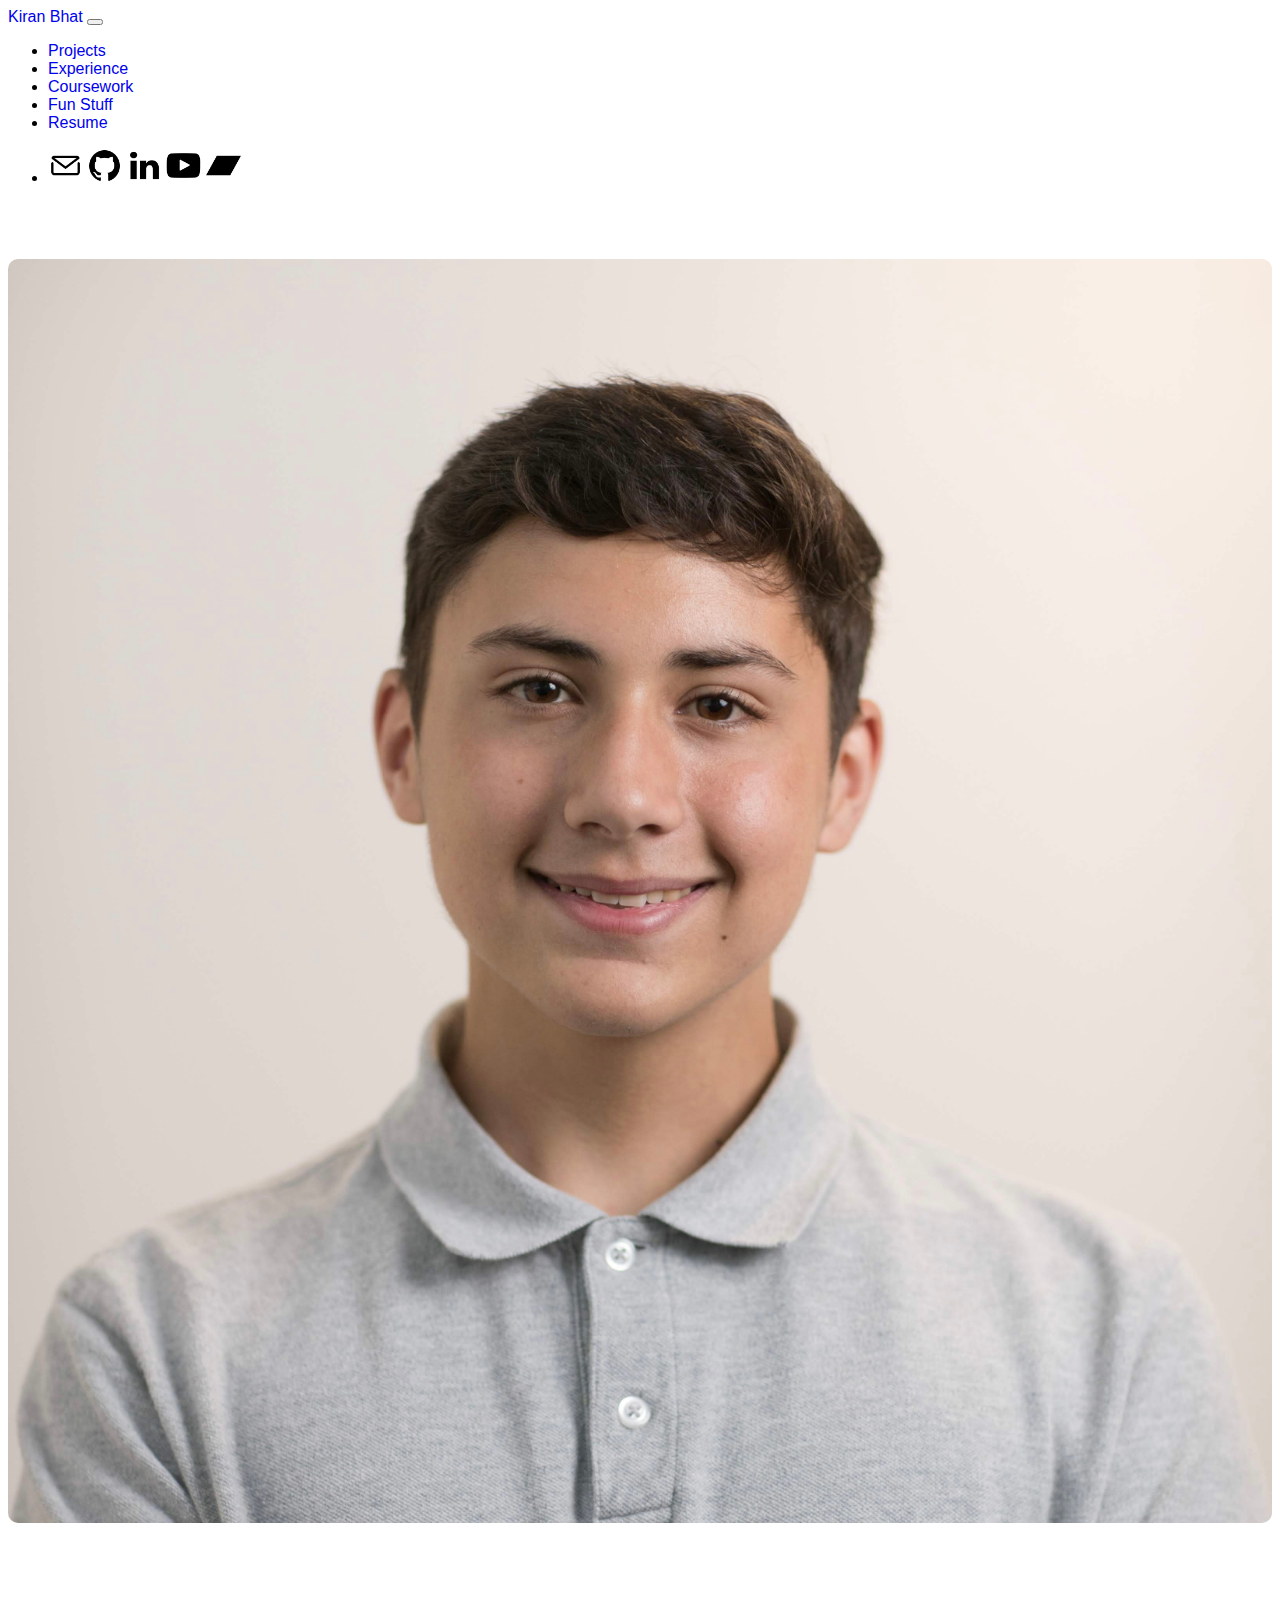
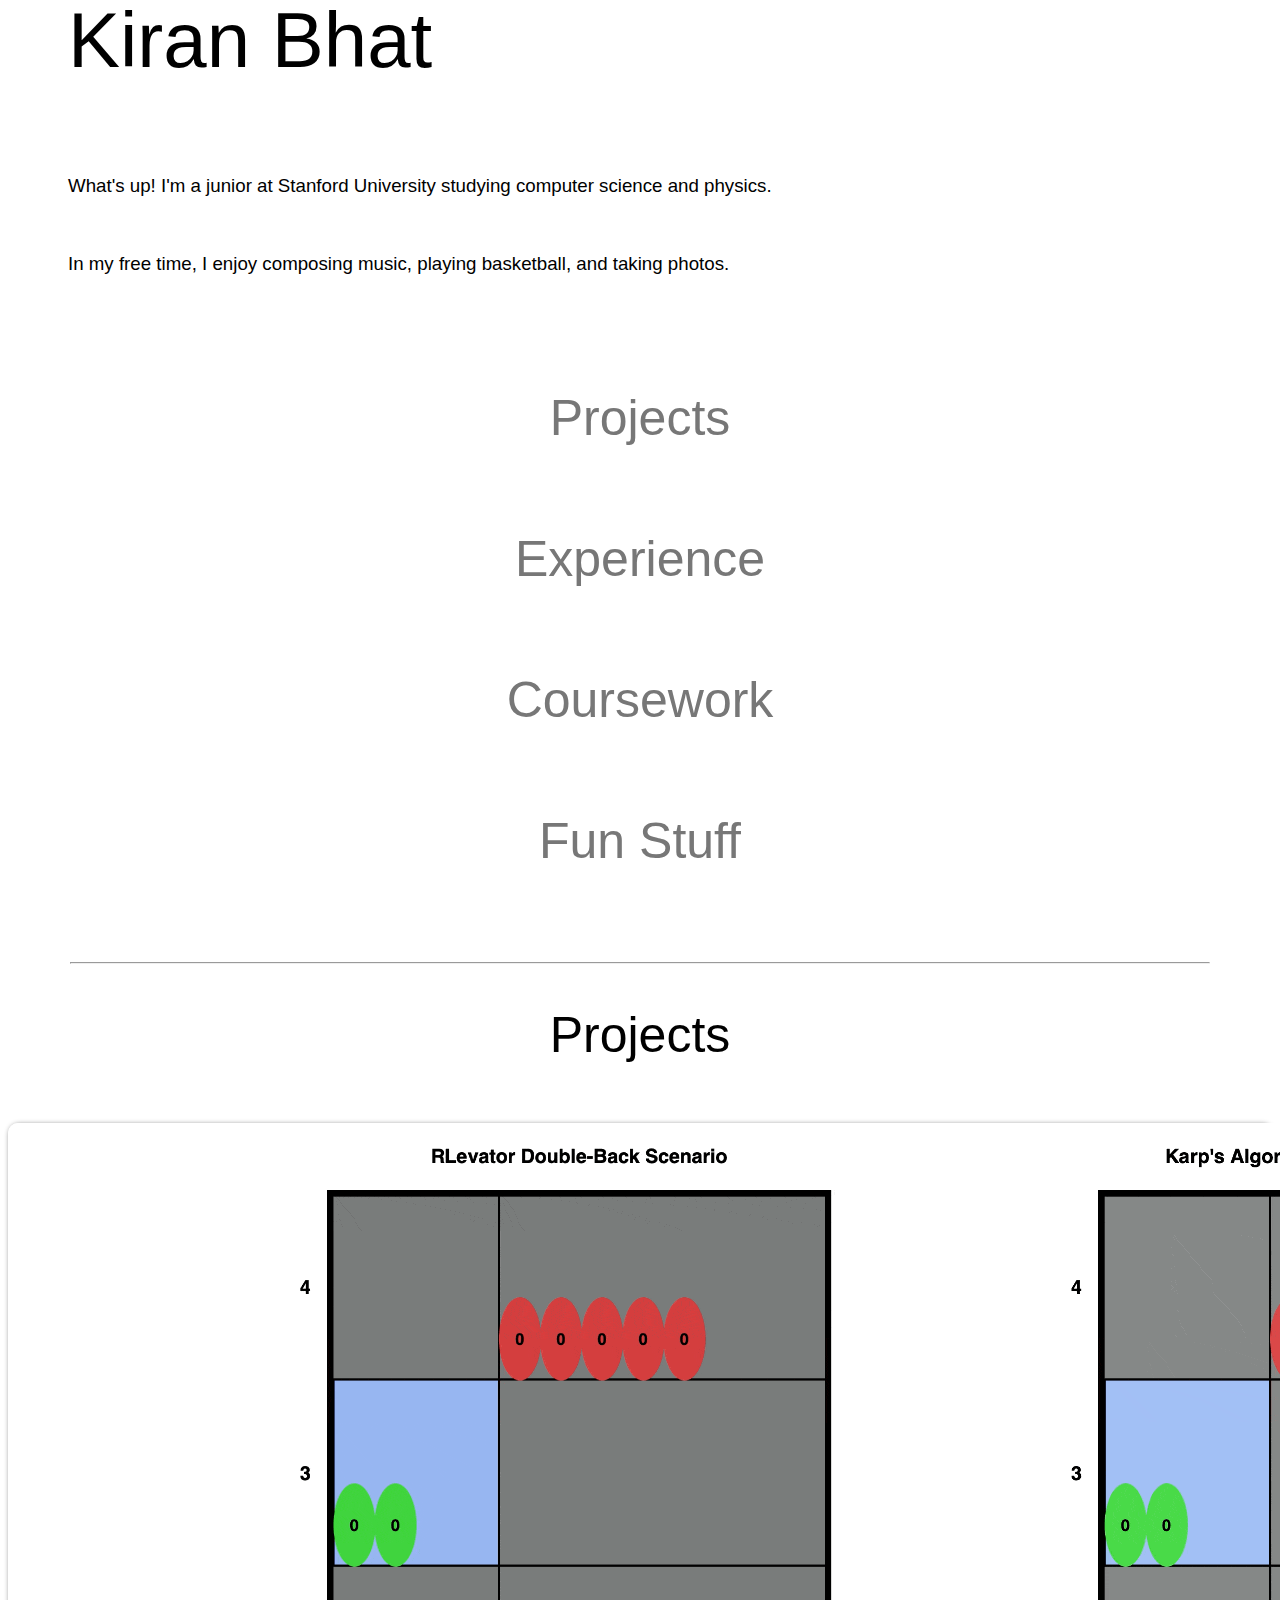
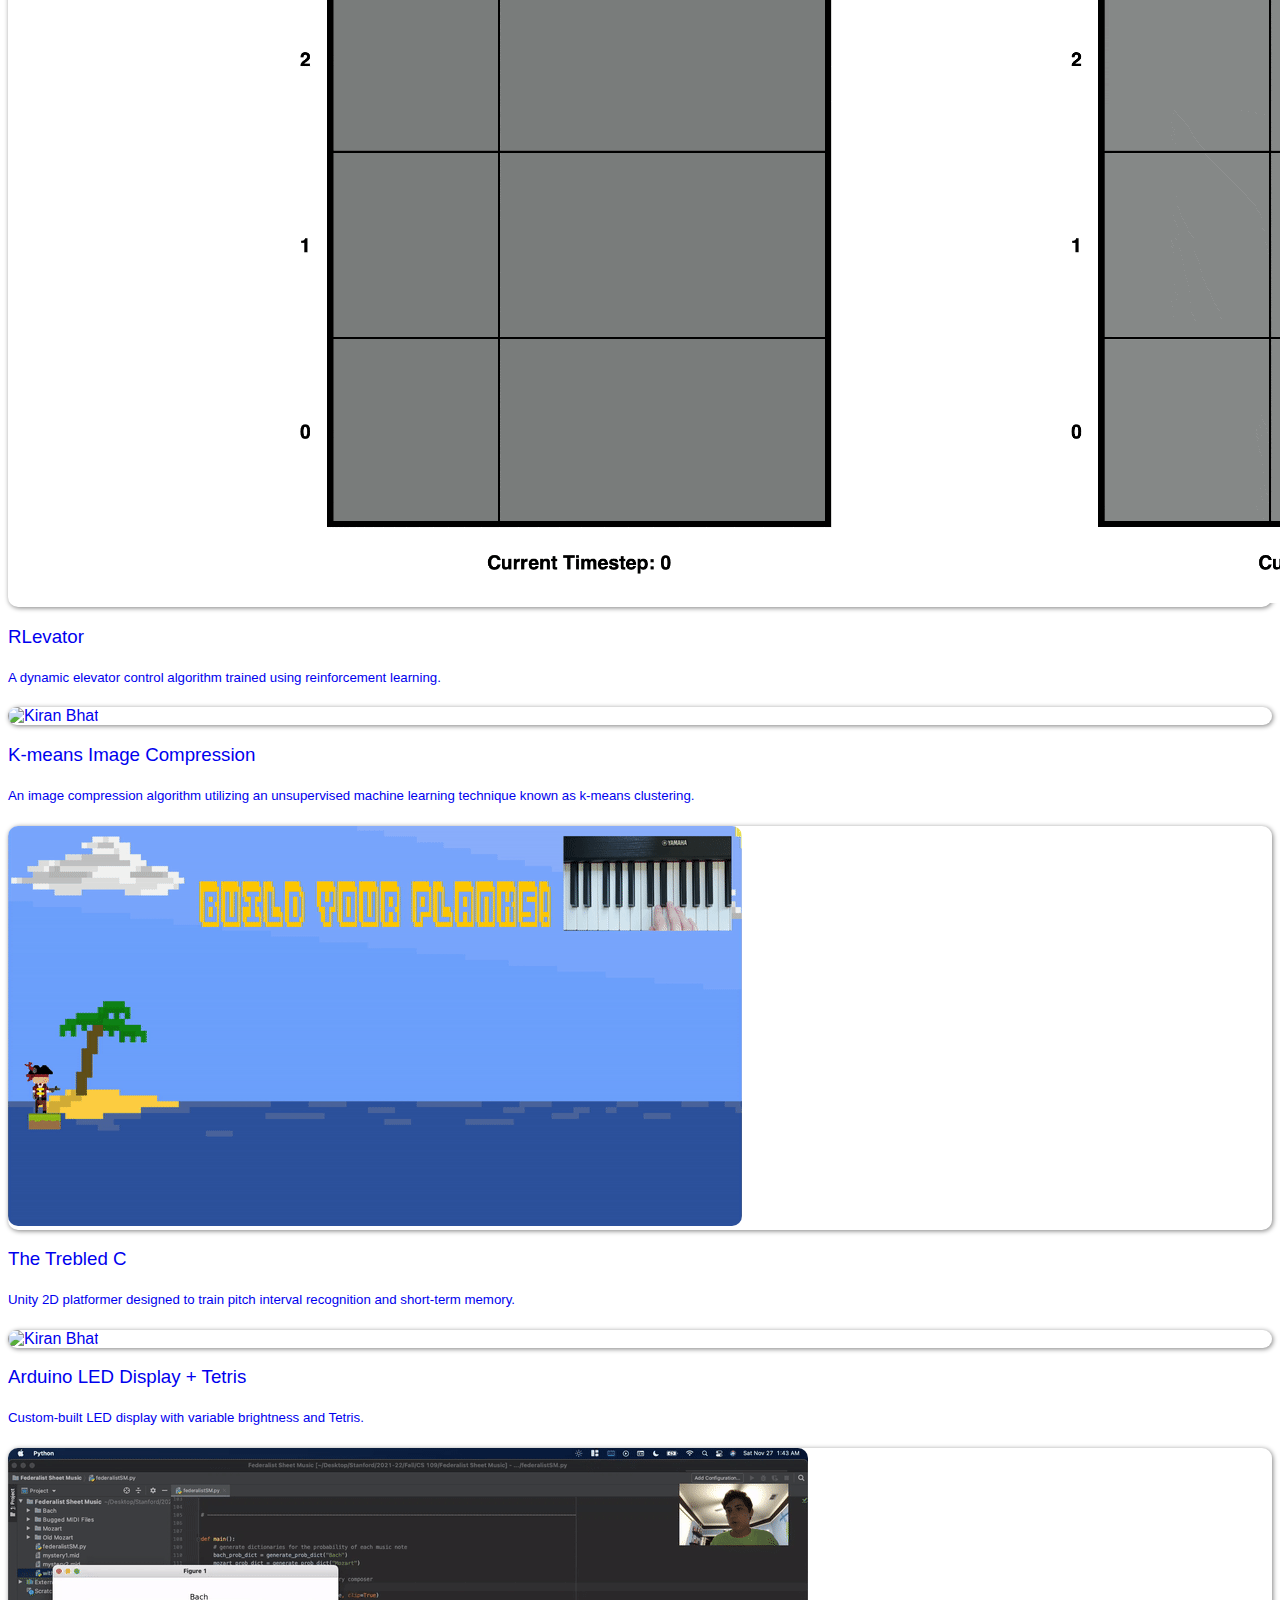
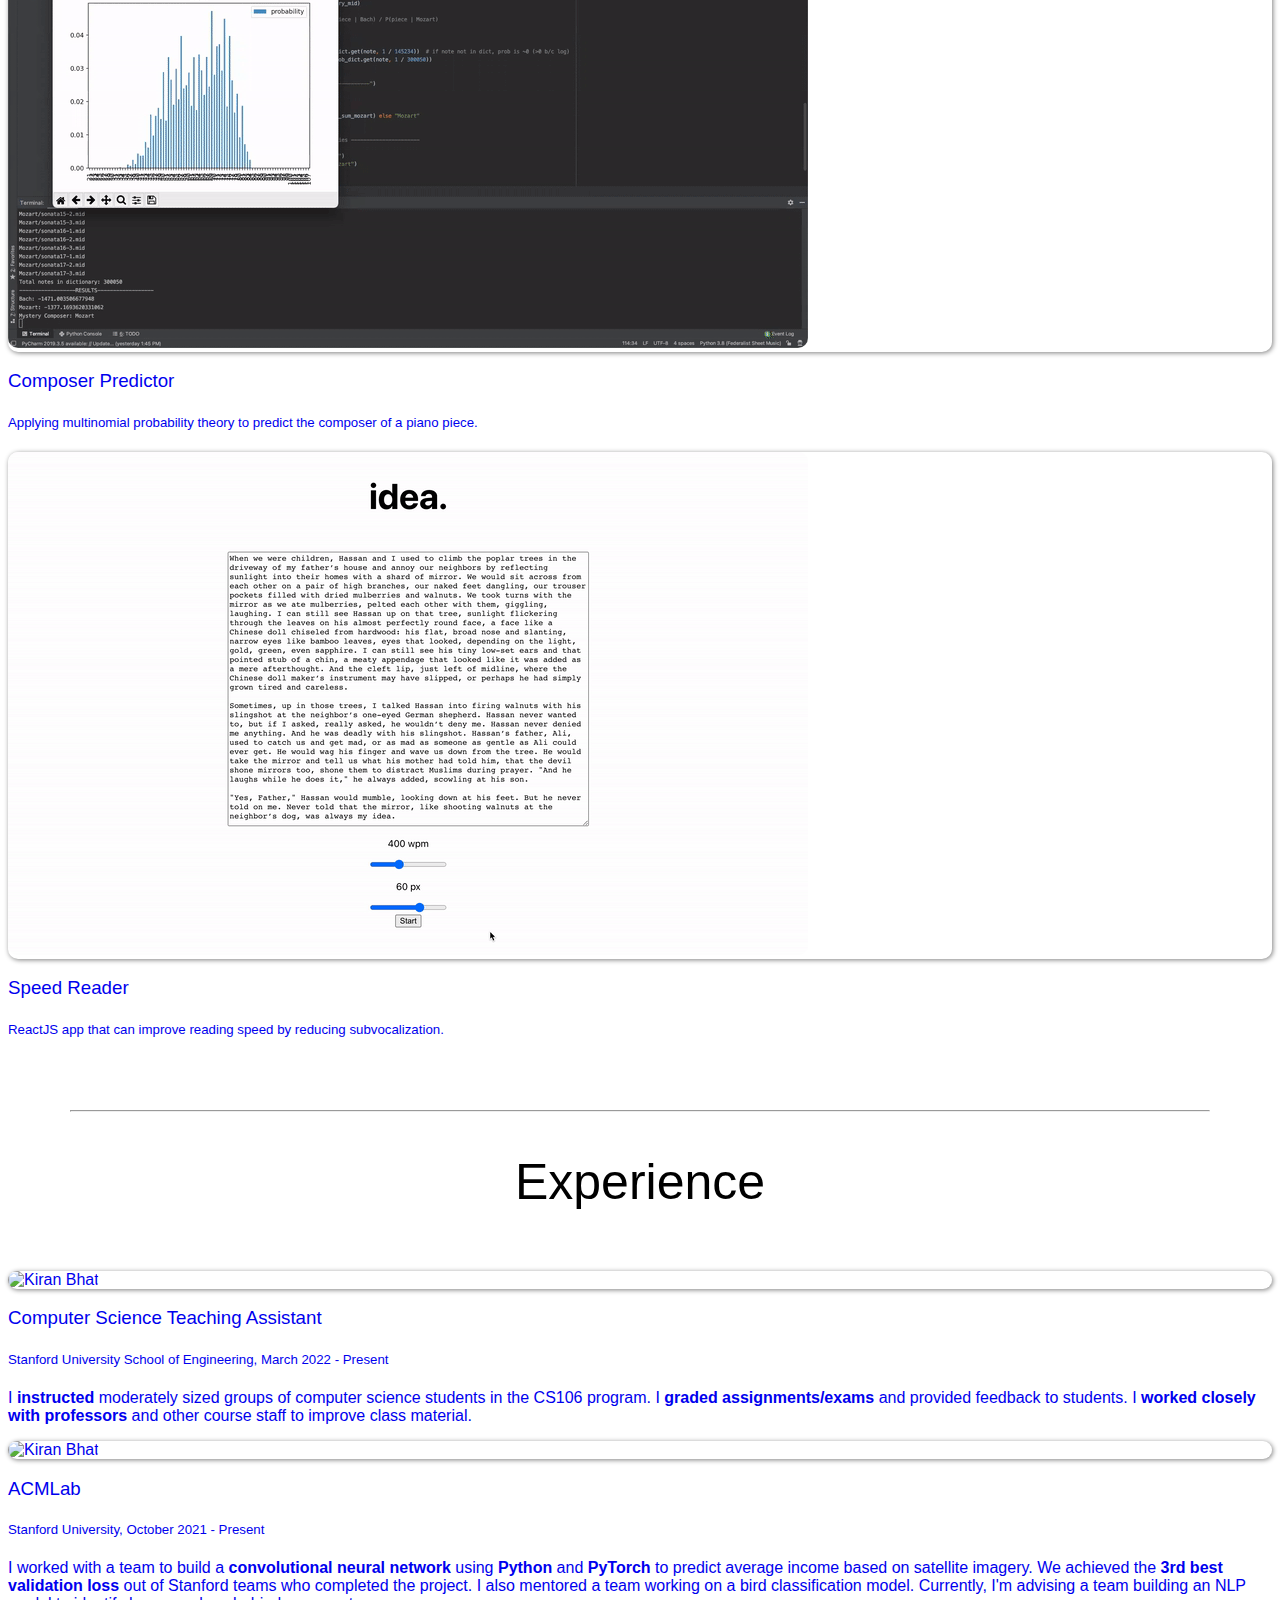
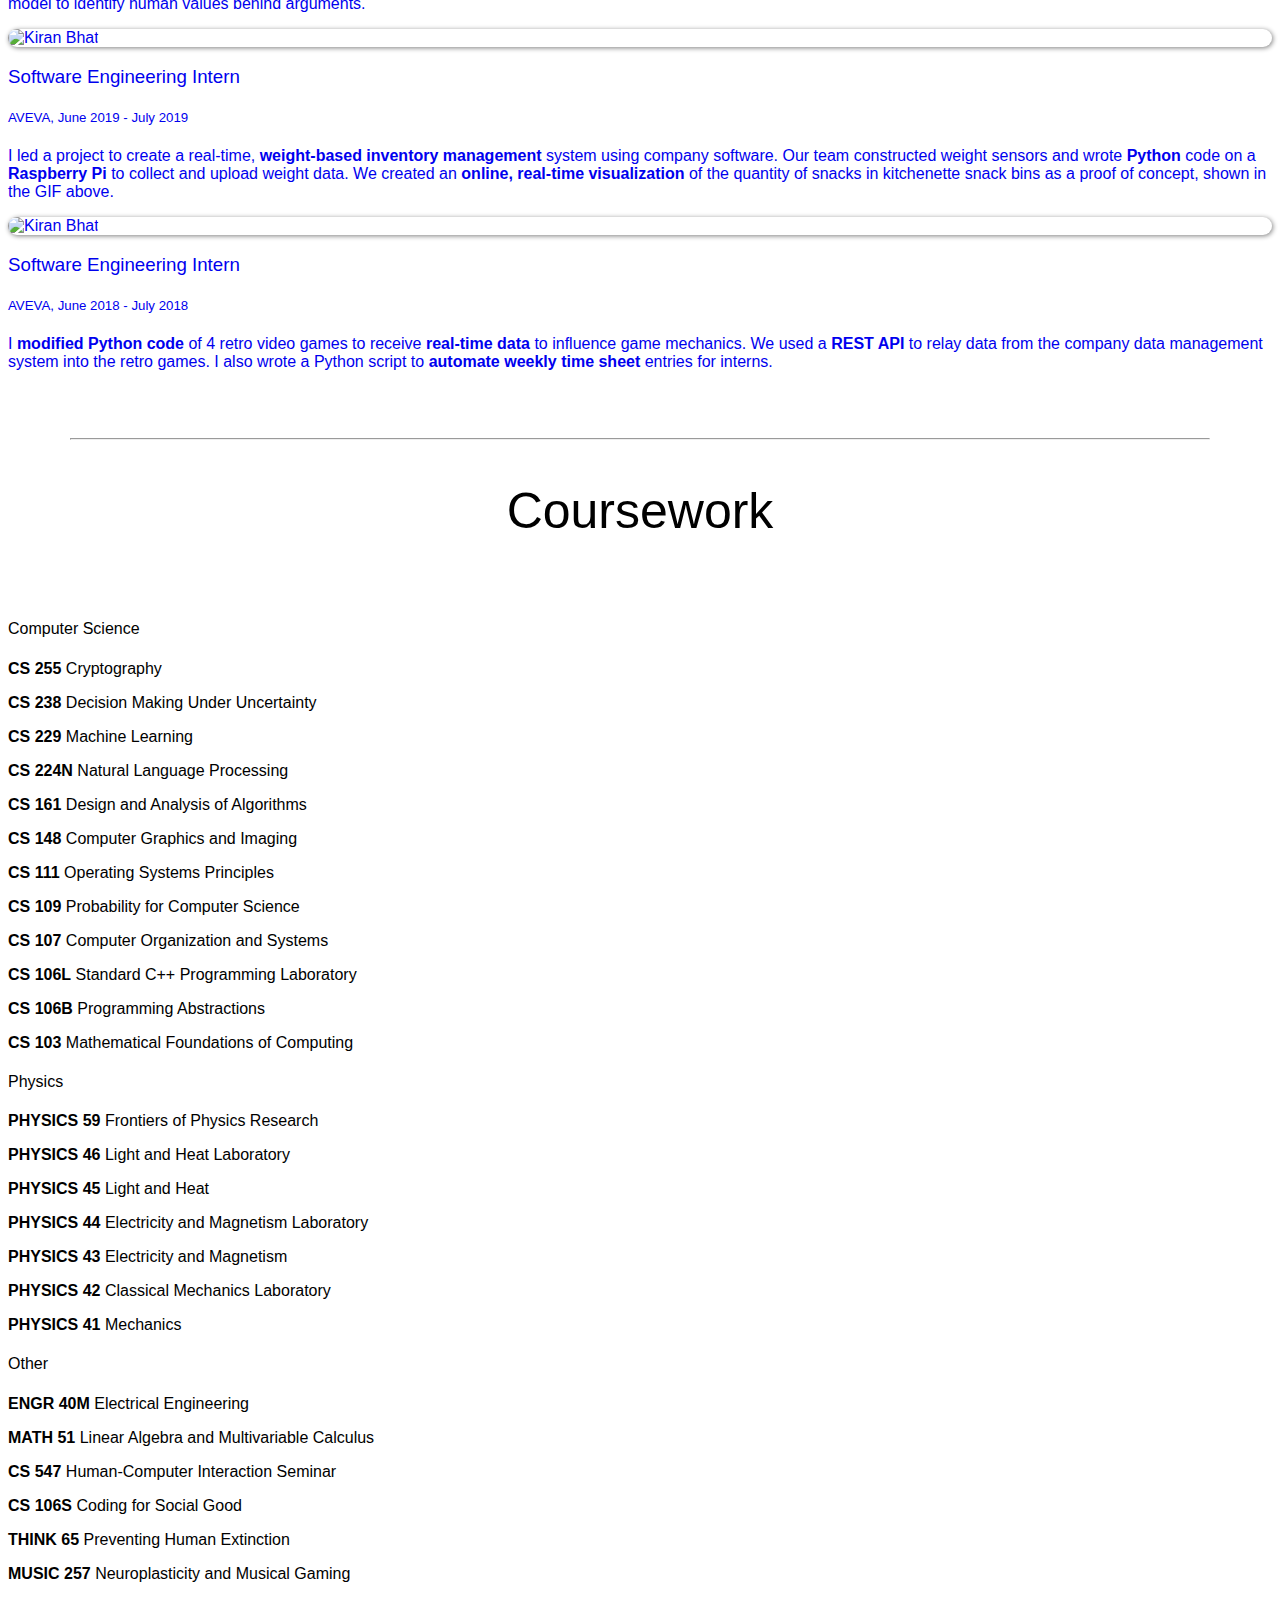
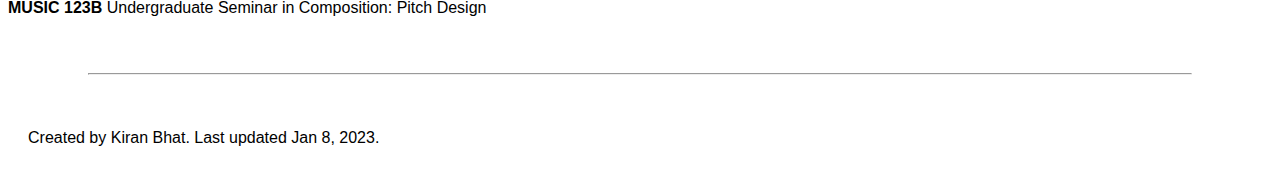
==== index.html @ 9c3d7758 "Added k-means compression, updated resume" ====
<!-- Bootstrap requires the use of the HTML5 doctype -->
<!doctype html>
<html lang="en">
  <head>
    <meta charset="utf-8">
    <!-- ensure proper rendering and touch zooming for all devices -->
    <meta name="viewport" content="width=device-width, initial-scale=1, shrink-to-fit=no">
    <title>Kiran Bhat</title>
    <link rel="icon" href="img/icons/TinyWingsBird.png">
    <!-- Bootstrap CSS -->
    <link href="https://cdn.jsdelivr.net/npm/bootstrap@5.2.1/dist/css/bootstrap.min.css" rel="stylesheet" integrity="sha384-iYQeCzEYFbKjA/T2uDLTpkwGzCiq6soy8tYaI1GyVh/UjpbCx/TYkiZhlZB6+fzT" crossorigin="anonymous">
    <!-- index.css -->
    <link rel="stylesheet" href="index.css">
  </head>
  <body>
    <!-- -------------------Navbar------------------- -->
    <nav class="navbar fixed-top navbar-expand-lg bg-light">
      <div class="container-fluid">
        <a class="navbar-brand" href="#">Kiran Bhat</a>
        <button class="navbar-toggler" type="button" data-bs-toggle="collapse" data-bs-target="#navbarNav" aria-controls="navbarNav" aria-expanded="false" aria-label="Toggle navigation">
          <span class="navbar-toggler-icon"></span>
        </button>
        <div class="collapse navbar-collapse" id="navbarNav">
          <!-- Left side of Navbar -->
          <ul class="navbar-nav">
            <li class="nav-item">
              <a class="nav-link" href="#projects">Projects</a>
            </li>
            <li class="nav-item">
              <a class="nav-link" href="#experience">Experience</a>
            </li>
            <li class="nav-item">
              <a class="nav-link" href="#coursework">Coursework</a>
            </li>
            <li class="nav-item">
              <a class="nav-link" href="fun-stuff">Fun Stuff</a>
            </li>
            <li class="nav-item">
              <a class="nav-link" href="files/Kiran-Bhat-Resume.pdf" target="_blank">Resume</a>
            </li>
          </ul>

          <!-- Right side of Navbar (ms-auto for right alignment) -->
          <ul class="navbar-nav ms-auto">
            <li class="nav-item">
              <!-- Email -->
              <a class="navbar-brand" href="mailto:kvbhat@stanford.edu" target="_blank">
                <img src="img/icons/Email.png" alt="Email" width="35" height="35">
              </a>

              <!-- GitHub -->
              <a class="navbar-brand" href="https://github.com/kiranvbhat" target="_blank">
                <img src="img/icons/GitHub.png" alt="GitHub" width="35" height="35">
              </a>

              <!-- LinkedIn -->
              <a class="navbar-brand" href="https://www.linkedin.com/in/kiranvbhat/" target="_blank">
                <img src="img/icons/LinkedIn.png" alt="LinkedIn" width="35" height="35">
              </a>
              
              <!-- YouTube -->
              <a class="navbar-brand" href="https://www.youtube.com/channel/UClfHxiQZ94nuXDJ6DGyF7BQ" target="_blank">
                <img src="img/icons/YouTube.png" alt="YouTube" width="35" height="35">
              </a>

              <!-- Bandcamp -->
              <a class="navbar-brand" href="https://kiranvbhat.bandcamp.com/" target="_blank">
                <img src="img/icons/Bandcamp.png" alt="Bandcamp" width="35" height="35">
              </a>

              <!-- Instagram -->
              <!-- <a class="navbar-brand" href="#">
                <img src="img/icons/Instagram.png" alt="Bootstrap" width="35" height="35">
              </a> -->
            </li>
          </ul>

        </div>
      </div>
    </nav>

    <!-- -------------------About------------------- -->
    <div id="about" style="padding-top: 56px">
      <div class="container-fluid p-0">
        <div class="row g-0">
          <!-- About image -->
          <div class="col-lg-6 col-md-12 col-sm-12" id="about_image" style="text-align: center">
            <img src="img/photos/Portrait.jpeg" class="img-fluid" alt="Kiran Bhat">
          </div>

          <!-- About text -->
          <div class="col-lg-6 col-md-12 col-sm-12" id="about_text" style="word-wrap:break-word">
            <h1>Kiran Bhat</h1>
            <br>
            <h3>
              What's up! I'm a junior at Stanford University studying computer science and physics.
            </h3>
            <br>
            <h3>
              In my free time, I enjoy composing music, playing basketball, and taking photos.
            </h3>
            <br>
            <br>
            <br>
            <!-- <hr style="width: 100%">
            <br>
            <h3>
              Jump to:
            </h3> -->
            <h2>
              <a class="link" href="#projects">Projects</a>
            </h2>
            <h2>
              <a class="link" href="#experience">Experience</a>
            </h2>
            <h2>
              <a class="link" href="#coursework">Coursework</a>
            </h2>
            <h2>
              <a class="link" href="fun-stuff">Fun Stuff</a>
            </h2>
          </div>
        </div>
      </div>
    </div>

    <!-- -------------------Projects------------------- -->

    <div id="projects" style="padding-top: 1px">
      <hr>
      <h2>Projects</h2>
      <br>

      <div class="album">
        <div class="container">
          <div class="row">
            <!-- Left column -->
            <div class="col-lg-6 col-md-6 col-sm-12 mx-auto">
              
              <!-- RLevator -->
              <a href="https://github.com/tnarayanan/RLevator" target="_blank" class="card mb-3 text-bg-light">
                <div class="card-img-top">
                  <img src="img/gifs/RLevator.gif" class="img-fluid" alt="Kiran Bhat">
                </div>
                <div class="card-body">
                  <h3 class="card-title">RLevator</h3>
                  <h5 class="card-subtitle mb-3 text-muted">
                    A dynamic elevator control algorithm trained using reinforcement learning.
                  </h5>
                </div>
              </a>

              <!-- K-means Image Compression -->
              <a href="https://youtu.be/_g2wPgyvhVM" target="_blank" class="card mb-3 text-bg-light">
                <div class="card-img-top">
                  <!-- <div class="ratio ratio-16x9">
                    <iframe class="img-fluid" src="https://www.youtube.com/embed/_g2wPgyvhVM" title="K-means Image Compression" frameborder="0" allow="accelerometer; gyroscope" allowfullscreen></iframe>
                  </div> -->
                  <img src="img/gifs/KMC.gif" class="img-fluid" alt="Kiran Bhat">
                </div>
                <div class="card-body">
                  <h3 class="card-title">K-means Image Compression</h3>
                  <h5 class="card-subtitle mb-3 text-muted">
                    An image compression algorithm utilizing an unsupervised machine learning technique known as k-means clustering.
                  </h5>
                </div>
              </a>

              <!-- The Trebled C -->
              <a href="https://github.com/kiranvbhat/The-Trebled-C" target="_blank" class="card mb-3 text-bg-light">
                <div class="card-img-top">
                  <!-- <div class="ratio ratio-16x9">
                    <iframe class="img-fluid" src="https://www.youtube.com/embed/cAAEySOGntU" title="The Trebled C" frameborder="0" allow="accelerometer; gyroscope" allowfullscreen></iframe>
                  </div> -->
                  <img src="img/gifs/TrebledCGameplay.gif" class="img-fluid" alt="Kiran Bhat">
                </div>
                <div class="card-body">
                  <h3 class="card-title">The Trebled C</h3>
                  <h5 class="card-subtitle mb-3 text-muted">
                    Unity 2D platformer designed to train pitch interval recognition and short-term memory.
                  </h5>
                </div>
              </a>

              
            </div>
            <!-- Right column -->
            <div class="col-lg-6 col-md-6 col-sm-12 mx-auto">
              
              <!-- Arduino LED Display + Tetris -->
              <a href="https://github.com/kiranvbhat/Arduino-LED-Display-Tetris" target="_blank" class="card mb-3 text-bg-light">
                <div class="card-img-top">
                  <!-- <div class="ratio ratio-16x9">
                    <iframe class="img-fluid" src="https://www.youtube.com/embed/hBOwo1rJkic" title="Arduino LED Display + Tetris" frameborder="0" allow="accelerometer; gyroscope" allowfullscreen></iframe>
                  </div> -->
                  <img src="img/gifs/ArduinoTetris.gif" class="img-fluid" alt="Kiran Bhat">
                </div>
                <div class="card-body">
                  <h3 class="card-title">Arduino LED Display + Tetris</h3>
                  <h5 class="card-subtitle mb-3 text-muted">
                    Custom-built LED display with variable brightness and Tetris.
                  </h5>
                </div>
              </a>

              <!-- Composer Predictor -->
              <a href="https://github.com/kiranvbhat/Composer-Predictor" target="_blank" class="card mb-3 text-bg-light">
                <div class="card-img-top">
                  <img src="img/gifs/ComposerPredictor.gif" class="img-fluid" alt="Kiran Bhat">
                </div>
                <div class="card-body">
                  <h3 class="card-title">Composer Predictor</h3>
                  <h5 class="card-subtitle mb-3 text-muted">
                    Applying multinomial probability theory to predict the composer of a piano piece.
                  </h5>
                </div>
              </a>

              <!-- Speed Reader -->
              <a href="https://github.com/kiranvbhat/Speed-Reader" target="_blank" class="card mb-3 text-bg-light">
                <div class="card-img-top">
                  <img src="img/gifs/SpeedReader.gif" class="img-fluid" alt="Kiran Bhat">
                </div>
                <div class="card-body">
                  <h3 class="card-title">Speed Reader</h3>
                  <h5 class="card-subtitle mb-3 text-muted">
                    ReactJS app that can improve reading speed by reducing subvocalization.
                  </h5>
                </div>
              </a>

            </div>
          </div>
        </div>
      </div>
    </div>

    <!-- -------------------Experience------------------- -->
    <div id="experience" style="padding-top: 1px">
      <hr>
      <h2>Experience</h2>
      <br>

      <div class="album">
        <div class="container">
          <div class="row">
            
            <!-- Left column -->
            <div class="col-lg-6 col-md-6 col-sm-12 mx-auto">

              <!-- Section Leading -->
              <a href="https://cs198.stanford.edu/cs198/" target="_blank" class="card mb-4 text-bg-light">
                <div class="card-img-top">
                  <img src="img/gifs/SectionLeading.gif" class="img-fluid" alt="Kiran Bhat">
                </div>
                <div class="card-body">
                  <h3 class="card-title">Computer Science Teaching Assistant</h3>
                  <h5 class="card-subtitle mb-3 text-muted">
                    Stanford University School of Engineering, March 2022 - Present
                  </h5>
                  <p class="card-text">
                    I <b>instructed</b> moderately sized groups of computer science students in the CS106 program. I <b>graded assignments/exams</b> and provided feedback to students. I <b>worked closely with professors</b> and other course staff to improve class material.
                  </p>
                </div>
              </a>

              <!-- ACMLab -->
              <a href="https://www.stanfordacm.org/" target="_blank" class="card mb-4 text-bg-light">
                <div class="card-img-top">
                  <img src="img/photos/ACMLab.png" class="img-fluid" alt="Kiran Bhat">
                </div>
                <div class="card-body">
                  <h3 class="card-title">ACMLab</h3>
                  <h5 class="card-subtitle mb-3 text-muted">
                    Stanford University, October 2021 - Present
                  </h5>
                  <p class="card-text">
                    I worked with a team to build a <b>convolutional neural network</b> using <b>Python</b> and <b>PyTorch</b> to predict average income based on satellite imagery. We achieved the <b>3rd best validation loss</b> out of Stanford teams who completed the project. I also mentored a team working on a bird classification model. Currently, I'm advising a team building an NLP model to identify human values behind arguments.
                  </p>
                </div>
              </a>
              
            </div>


            <!-- Right column -->
            <div class="col-lg-6 col-md-6 col-sm-12 mx-auto">
              
              <!-- AVEVA 2019  -->
              <a href="https://www.osisoft.com/" target="_blank" class="card mb-4 text-bg-light">
                <div class="card-img-top">
                  <img src="img/gifs/SnackVision.gif" class="img-fluid" alt="Kiran Bhat">
                </div>
                <div class="card-body">
                  <h3 class="card-title">Software Engineering Intern</h3>
                  <h5 class="card-subtitle mb-3 text-muted">
                    AVEVA, June 2019 - July 2019
                  </h5>
                  <p class="card-text">
                    I led a project to create a real-time, <b>weight-based inventory management</b> system using company software. Our team constructed weight sensors and wrote <b>Python</b> code on a <b>Raspberry Pi</b> to collect and upload weight data. We created an <b>online, real-time visualization</b> of the quantity of snacks in kitchenette snack bins as a proof of concept, shown in the GIF above.
                  </p>
                </div>
              </a>

              <!-- AVEVA 2018 -->
              <a href="https://www.osisoft.com/" target="_blank" class="card mb-4 text-bg-light">
                <div class="card-img-top">
                  <img src="img/gifs/RetroPiCropped.gif" class="img-fluid" alt="Kiran Bhat">
                </div>
                <div class="card-body">
                  <h3 class="card-title">Software Engineering Intern</h3>
                  <h5 class="card-subtitle mb-3 text-muted">
                    AVEVA, June 2018 - July 2018
                  </h5>
                  <p class="card-text">
                    I <b>modified Python code</b> of 4 retro video games to receive <b>real-time data</b> to influence game mechanics. We used a <b>REST API</b> to relay data from the company data management system into the retro games. I also wrote a Python script to <b>automate weekly time sheet</b> entries for interns.
                  </p>
                </div>
              </a>

            </div>

          </div>
        </div>
      </div>
    </div>


    <!-- -------------------Coursework------------------- -->
    <div id="coursework" style="padding-top: 1px">
      <hr>
      <h2>Coursework</h2>
      <br>
      <div class="container">
        <div class="row">
          <!-- Column 1 -->
          <div class="col-lg-4 col-md-12 col-sm-12 mx-auto">
            <h4>Computer Science</h4>
            <p><b>CS 255</b> Cryptography</p>
            <p><b>CS 238</b> Decision Making Under Uncertainty</p>
            <p><b>CS 229</b> Machine Learning</p>
            <p><b>CS 224N</b> Natural Language Processing</p>
            <p><b>CS 161</b> Design and Analysis of Algorithms</p>
            <p><b>CS 148</b> Computer Graphics and Imaging</p>
            <p><b>CS 111</b> Operating Systems Principles</p>
            <p><b>CS 109</b> Probability for Computer Science</p>
            <p><b>CS 107</b> Computer Organization and Systems</p>
            <p><b>CS 106L</b> Standard C++ Programming Laboratory</p>
            <p><b>CS 106B</b> Programming Abstractions</p>
            <p><b>CS 103</b> Mathematical Foundations of Computing</p>
          </div>

          <!-- Column 2 -->
          <div class="col-lg-4 col-md-12 col-sm-12 mx-auto">
            <h4>Physics</h4>
            <p><b>PHYSICS 59</b> Frontiers of Physics Research</p>
            <p><b>PHYSICS 46</b> Light and Heat Laboratory</p>
            <p><b>PHYSICS 45</b> Light and Heat</p>
            <p><b>PHYSICS 44</b> Electricity and Magnetism Laboratory</p>
            <p><b>PHYSICS 43</b> Electricity and Magnetism</p>
            <p><b>PHYSICS 42</b> Classical Mechanics Laboratory</p>
            <p><b>PHYSICS 41</b> Mechanics</p>
          </div>

          <!-- Column 3 -->
          <div class="col-lg-4 col-md-12 col-sm-12 mx-auto">
            <h4>Other</h4>
            <p><b>ENGR 40M</b> Electrical Engineering</p>
            <p><b>MATH 51</b> Linear Algebra and Multivariable Calculus</p>
            <p><b>CS 547</b> Human-Computer Interaction Seminar</p>
            <p><b>CS 106S</b> Coding for Social Good</p>
            <p><b>THINK 65</b> Preventing Human Extinction</p>
            <p><b>MUSIC 257</b> Neuroplasticity and Musical Gaming</p>
            <p><b>MUSIC 123B</b> Undergraduate Seminar in Composition: Pitch Design</p>
          </div>
        </div>
      </div>
    </div>

    <div id="footer" style="padding: 20px">
      <hr style="margin-top: 20px">
      <br>
      <div class="container">
        <p>Created by Kiran Bhat. Last updated Jan 8, 2023.</p>
      </div>
    </div>



    <!-- Bootstrap Popper -->
    <script src="https://cdn.jsdelivr.net/npm/@popperjs/core@2.11.6/dist/umd/popper.min.js" integrity="sha384-oBqDVmMz9ATKxIep9tiCxS/Z9fNfEXiDAYTujMAeBAsjFuCZSmKbSSUnQlmh/jp3" crossorigin="anonymous"></script>
    <!-- Bootstrap JS -->
    <script src="https://cdn.jsdelivr.net/npm/bootstrap@5.2.1/dist/js/bootstrap.min.js" integrity="sha384-7VPbUDkoPSGFnVtYi0QogXtr74QeVeeIs99Qfg5YCF+TidwNdjvaKZX19NZ/e6oz" crossorigin="anonymous"></script>
  </body>
</html>
---- index.css ----
html {
    scroll-behavior: smooth;
}

body {
    /* font-family: "Roboto", sans-serif; */
    /* font-weight: 300; */
    font-family: -apple-system, BlinkMacSystemFont, sans-serif;
    font-weight: 400;
}

a {
    text-decoration: none ;
}

b {
    font-weight: 700;
}

hr {
    width: 90%;
    margin-top: 50px;
    margin-bottom: 20px;
    margin-left: auto;
    margin-right: auto;
}

p, h1, h2, h3, h4, h5, h6 {
    font-weight: 300;
}

/* text muted before hover */
.link {
    color: #777;    
    transition: all 0.1s ease-in-out;
}

.link:hover {
    color: #777;
}

.link:active {
    /* Darker for mobile to make more noticeable */
    color: rgb(21, 21, 21);
    /* no transition time */
}

.card {
    border-radius: 10px;
    /* no transition time */
    box-shadow: 1px 1px 10px gray;
}

/* same as .card for mobile */
.card:hover {
    box-shadow: 1px 1px 10px gray;
}

/* Card's drop shadow reduced on mouse click */
.card:active {
    box-shadow: 1px 1px 0px gray;
}

.card-img-top {
    border-top-left-radius: 10px;
    border-top-right-radius: 10px;
    border-radius: 10px;
    box-shadow: 1px 1px 5px gray;
}

.panoraven {
    display:block;
    border:0 none; 
    /* max-width:880px; */
    border-radius:8px; 
    /* box-shadow: 1px 1px 5px gray; */
    /* box-shadow: 0 1px 1px rgba(0,0,0,0.11),0 2px 2px rgba(0,0,0,0.11),0 4px 4px rgba(0,0,0,0.11),0 6px 8px rgba(0,0,0,0.11),0 8px 16px rgba(0,0,0,0.11); */
}

.bandcamp {
    border: 0; 
    border-radius: 10px;
    /* max-height: 340px; */
    /* width: 700px;
    height: 905px; */
}

/* If the device supports hovering (AKA we on a computer not a phone) */
@media (hover: hover) {
    /* text muted before hover */
    .link {
        color: #777;
        transition: all 0.1s ease-in-out;
    }

    /* darken text on hover */
    .link:hover {
        color: rgb(65, 65, 65);
    }

    /* darken nav-link text on hover */
    .nav-link:hover {
        color: rgb(65, 65, 65);
    }

    .navbar-brank:hover {
        text-shadow: 5px 5px gray;
    }

    .card {
        border-radius: 10px;
        transition: all 0.15s ease-in-out;
        box-shadow: 0px 0px 0px gray;
    }
    
    .card-img-top {
        border-top-left-radius: 10px;
        border-top-right-radius: 10px;
        border-radius: 10px;
        box-shadow: 1px 1px 5px gray;
    }

    /* Card has drop shadow on hover */
    .card:hover {
        box-shadow: 1px 1px 15px gray;
    }

    /* Card's drop shadow reduced on mouse click */
    .card:active {
        box-shadow: 1px 1px 0px gray;
    }
}

#about {
    /*display: flex;*/
    /*justify-content: center;*/
    align-items: center;
    padding-top: 56px;
}

#about_text {
    padding-top: 40px;
    padding-left: 60px;
    padding-right: 60px;
    text-align: left;

    display: flex;
    flex-direction: column;
    justify-content: center;
    max-height: 1000px;
}

/* For very small screens, decrease h1 and h2 sizes */
@media (min-width: 0px) {
    h1 {
        font-size: 60px;
        text-align: center;
    }

    h2 {
        text-align: center;
        font-size: 40px;
    }
    
}

/* When window small */
@media (min-width: 576px) {
    h1 {
        font-size: 78px;
        text-align: center;
    }

    h2 {
        font-size: 50px;
        text-align: center;
    }
}

/* When window medium */
@media (min-width: 768px) {
    
}



@media (min-width: 992px) {
    /* remove extra spacing above "Kiran Bhat" to fix centering */
    #about_text {
        padding-top: 20px;
    }
    h1 {
        text-align: left;
    }
}


@media (min-width: 1480px) {
    #about_text {
        padding-top: 0px;
    }
}

#about_image {
    display: flex;
    flex-direction: column;
    justify-content: center;
}

.img-fluid {
    border-radius: 10px;
}
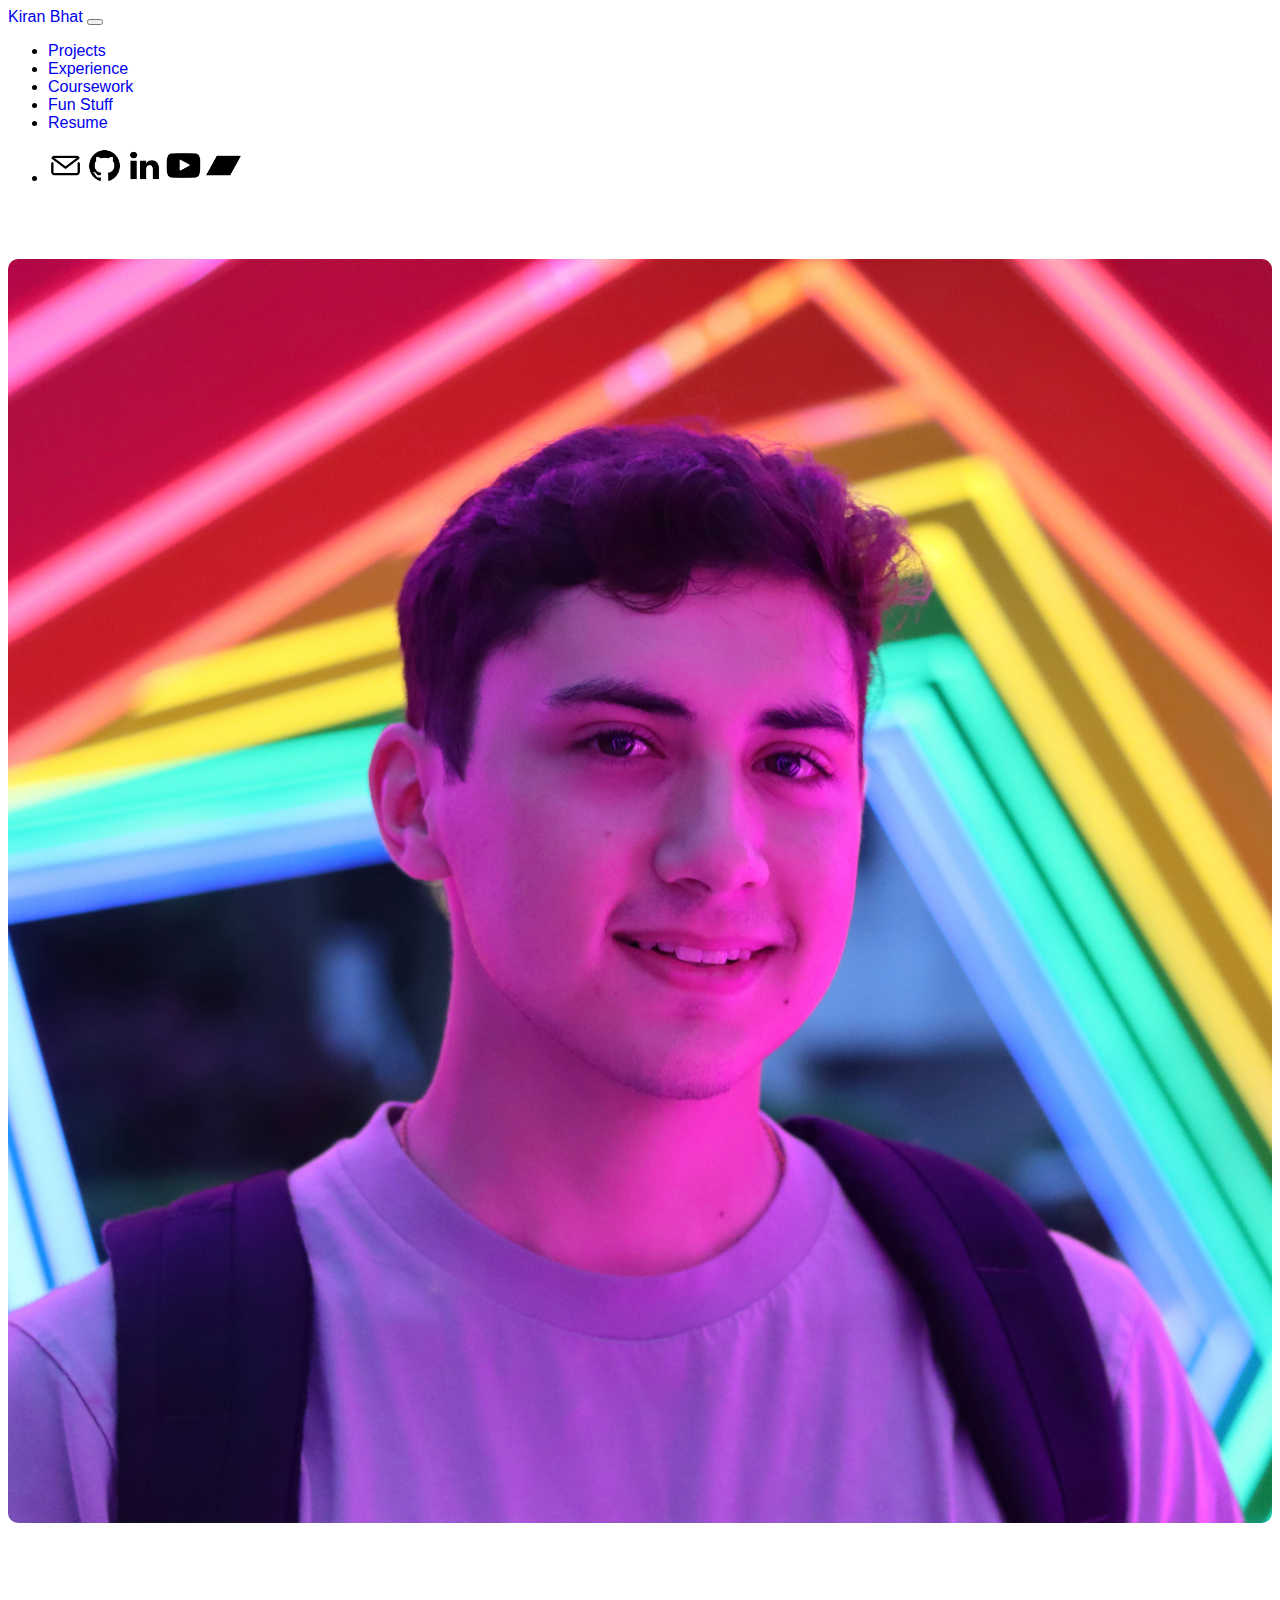
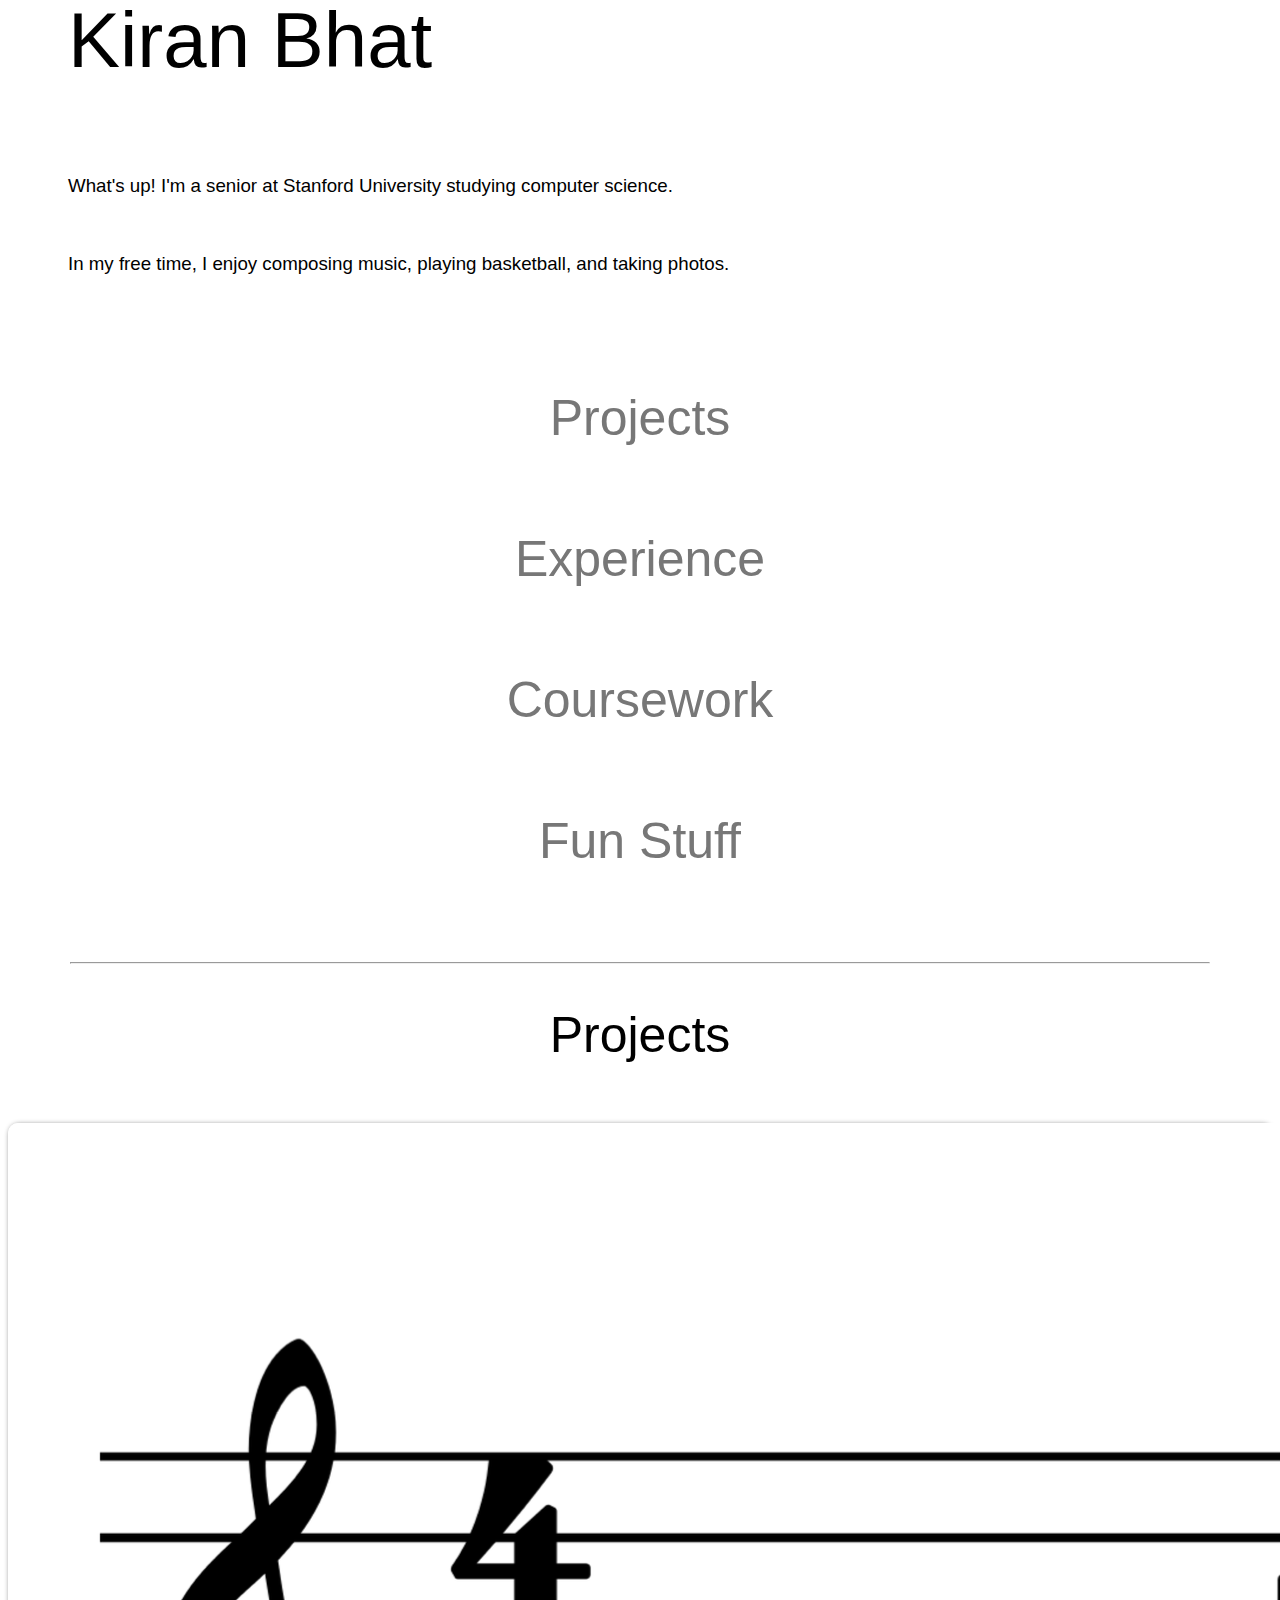
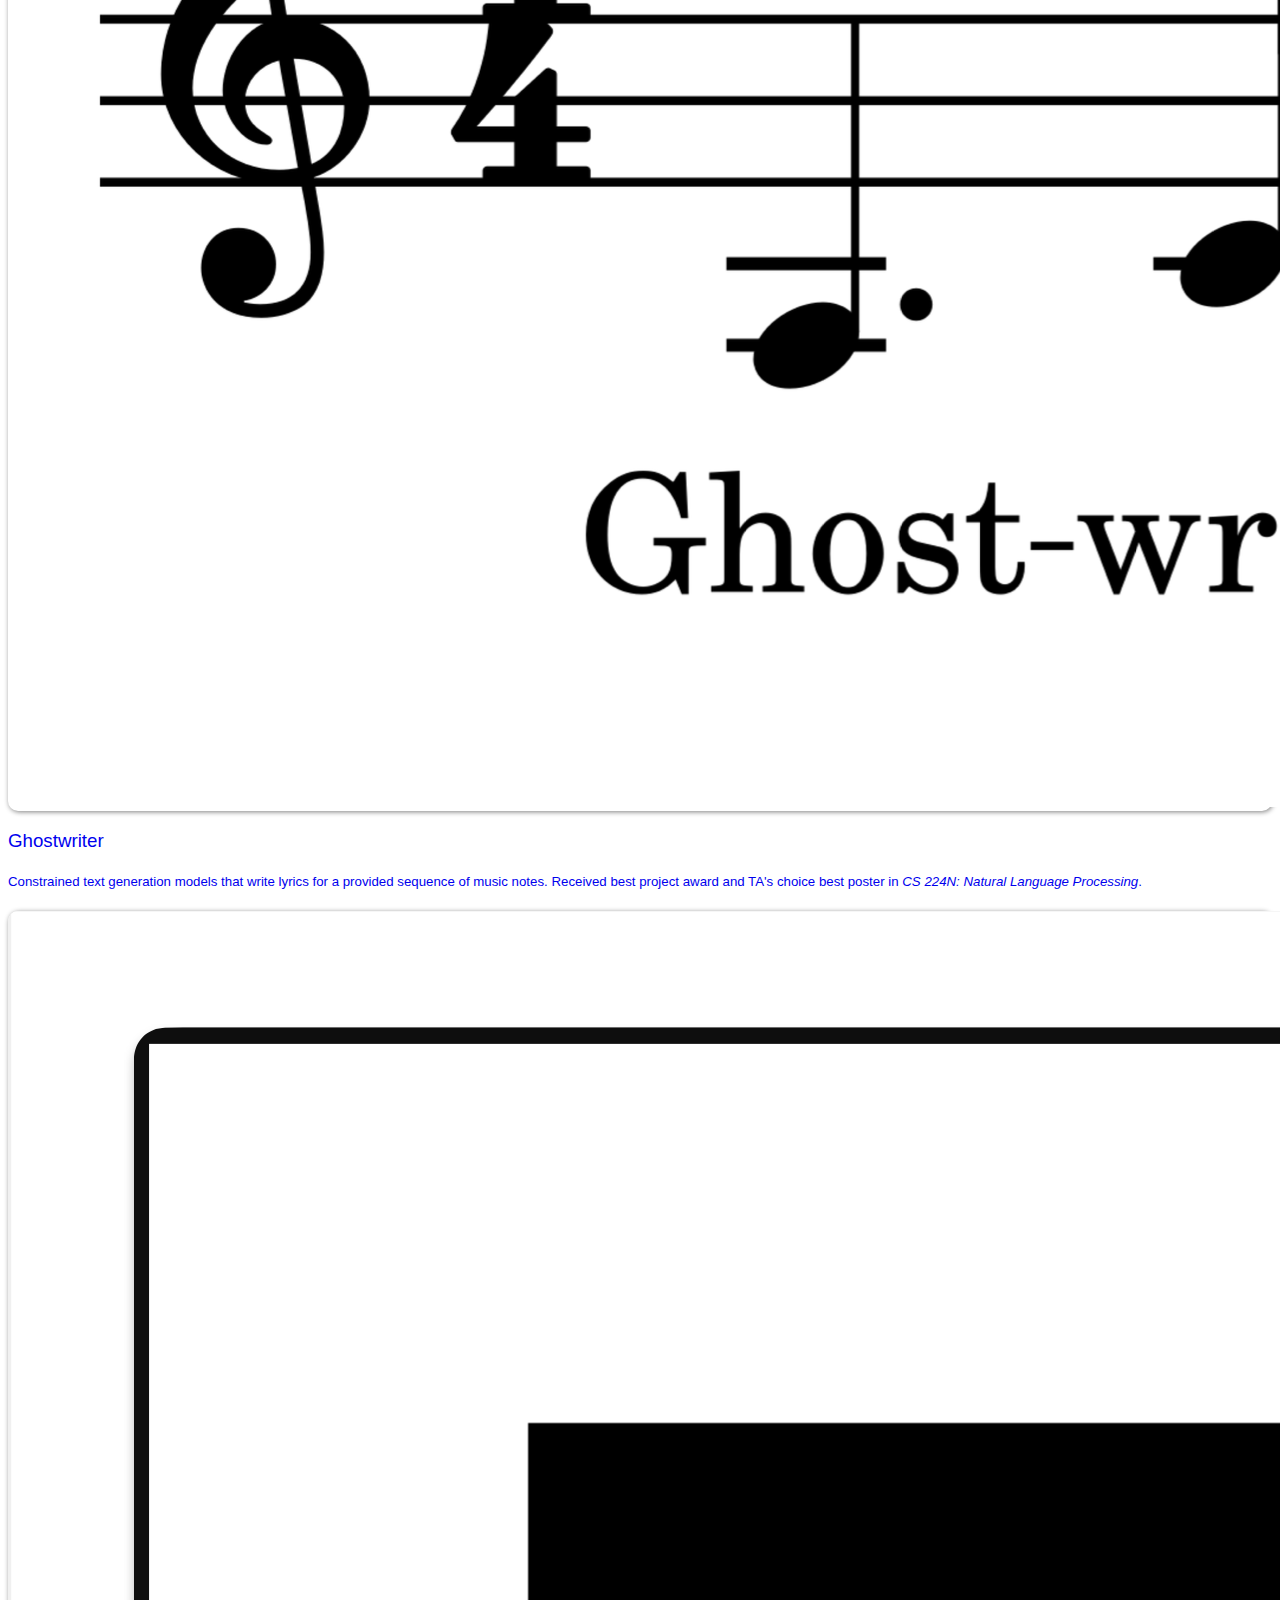
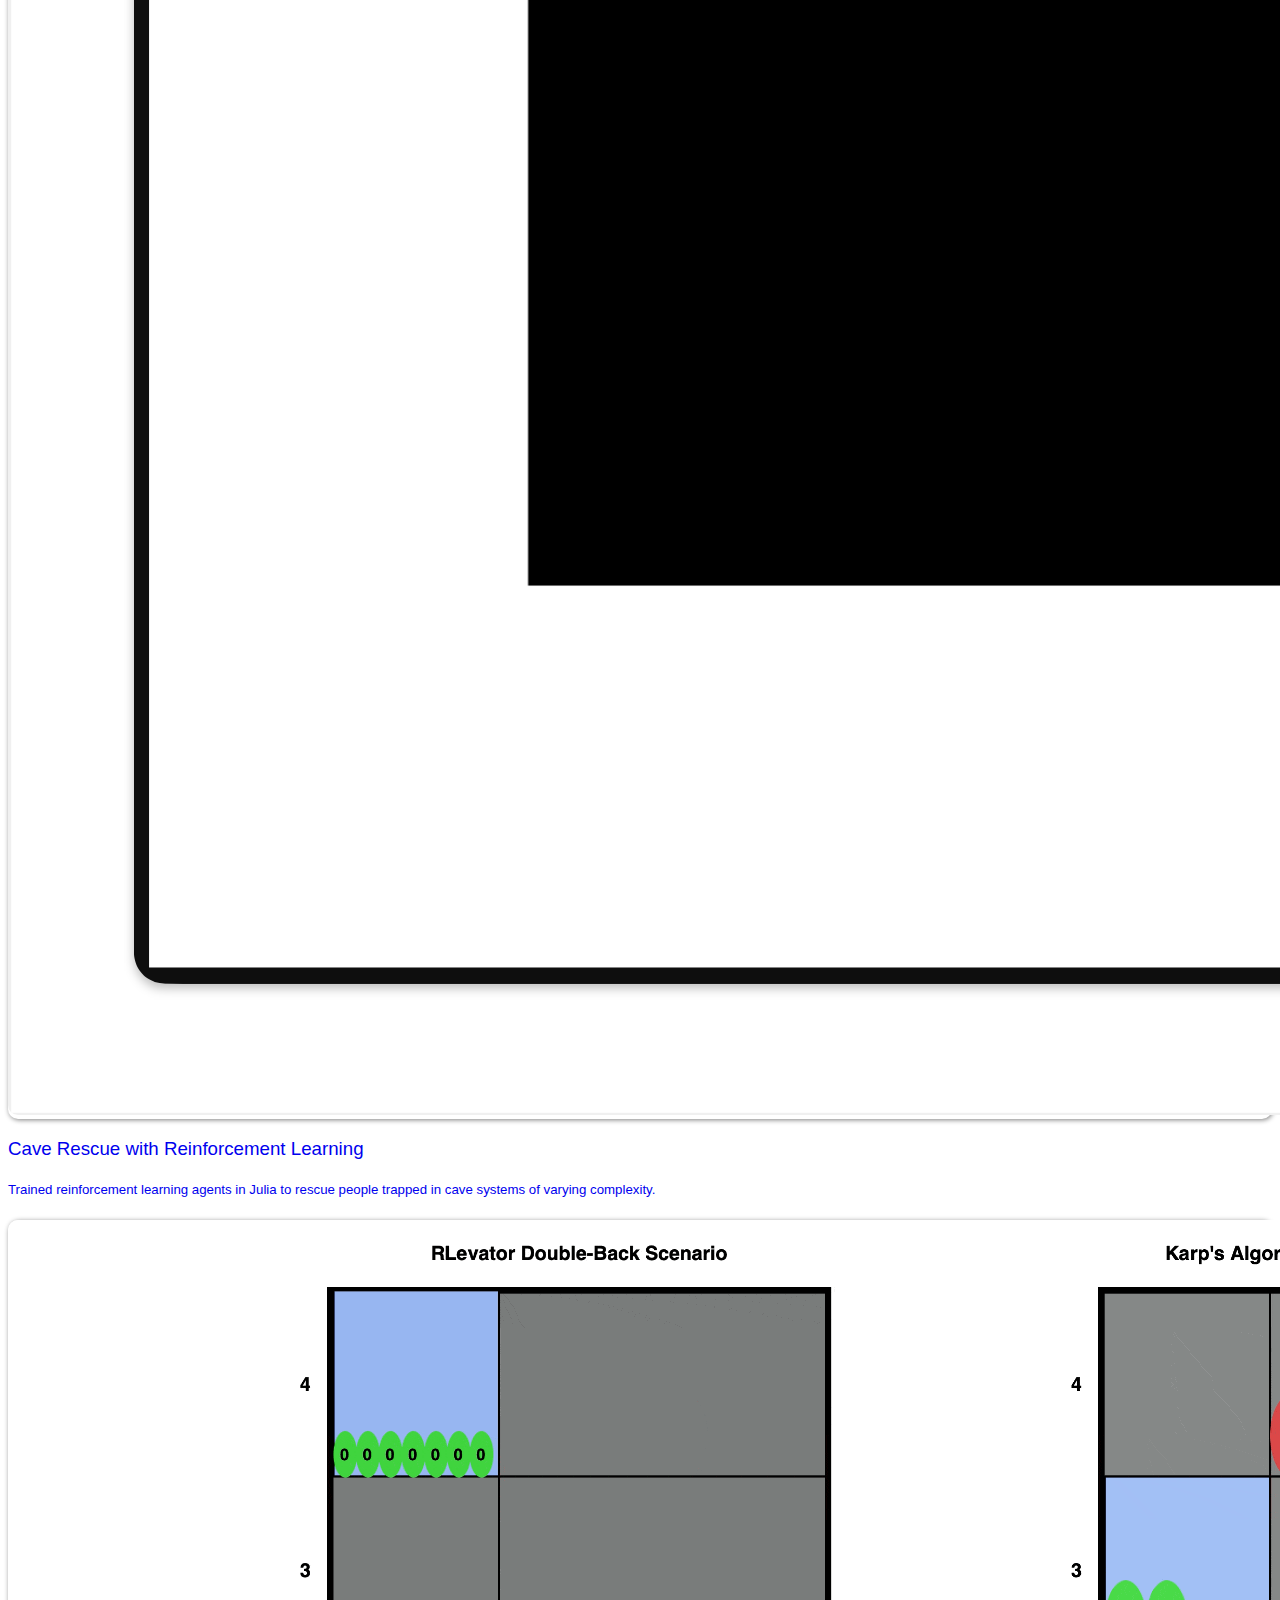
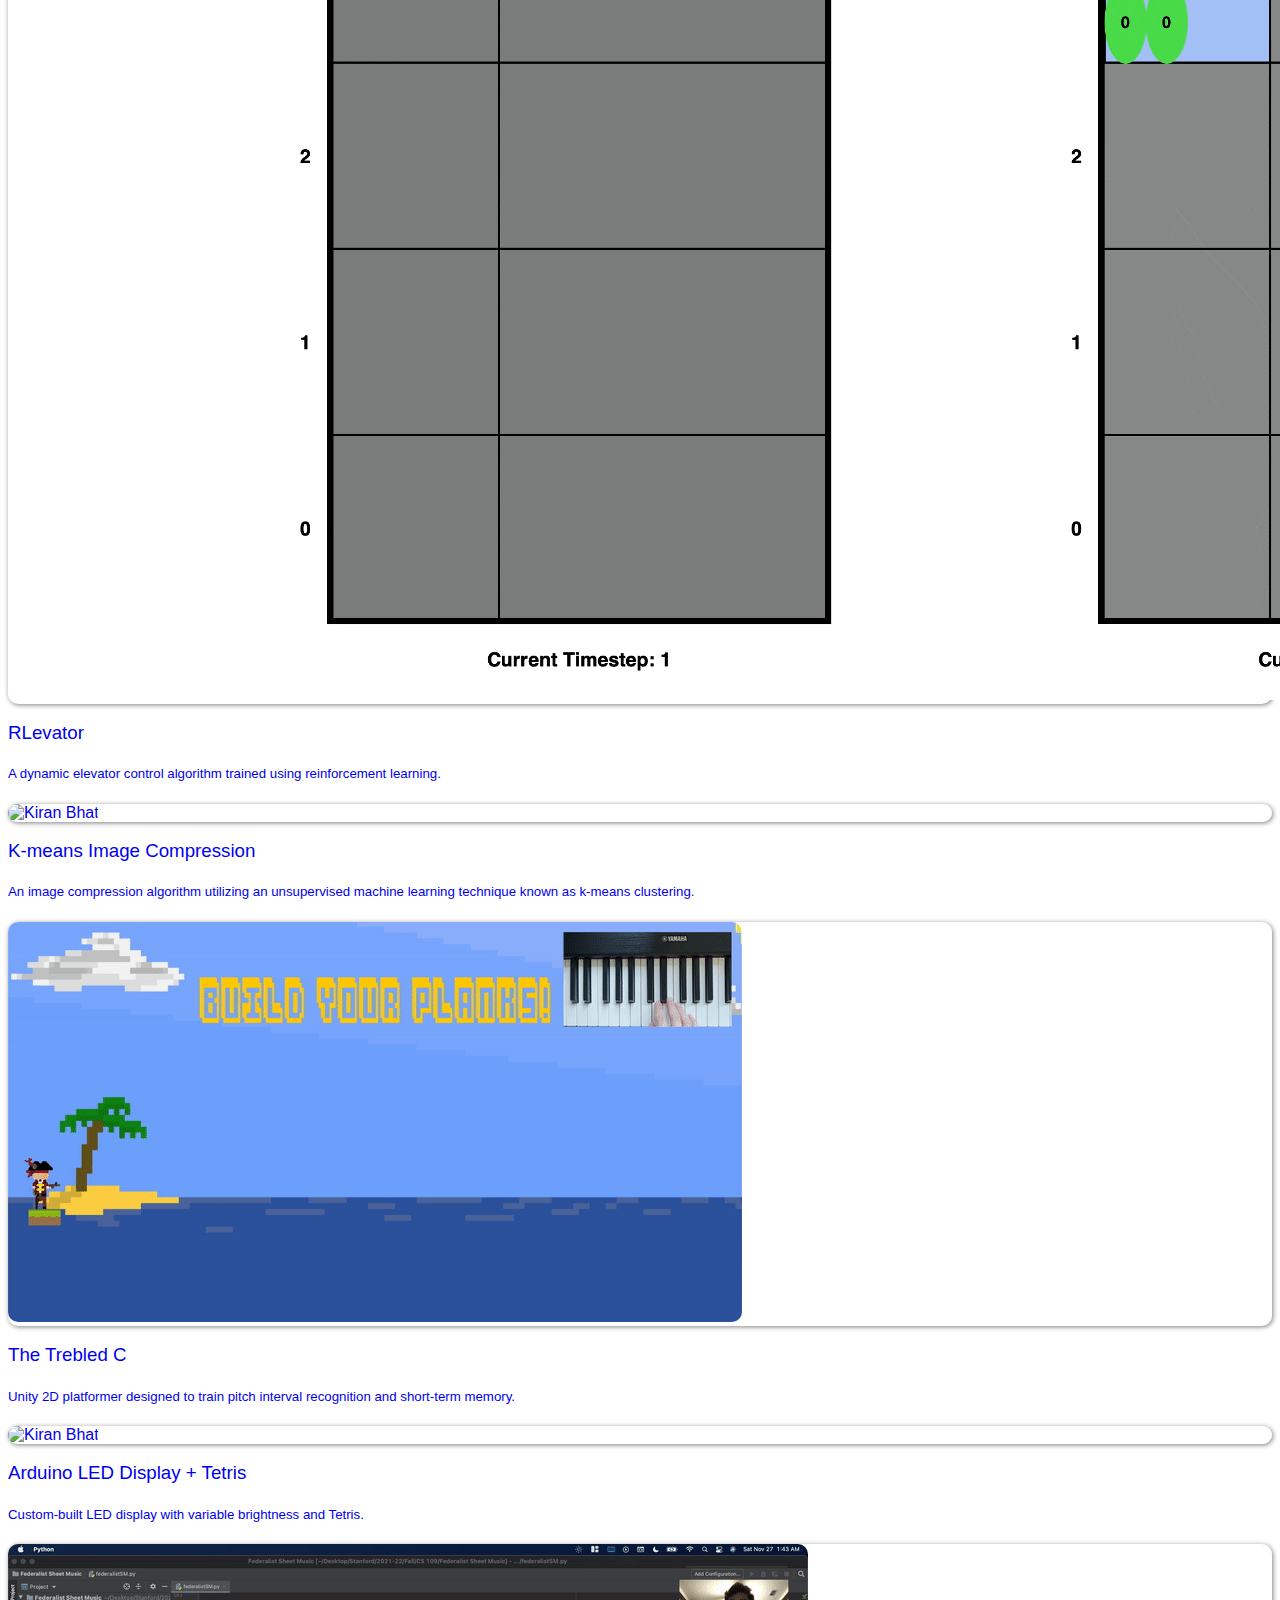
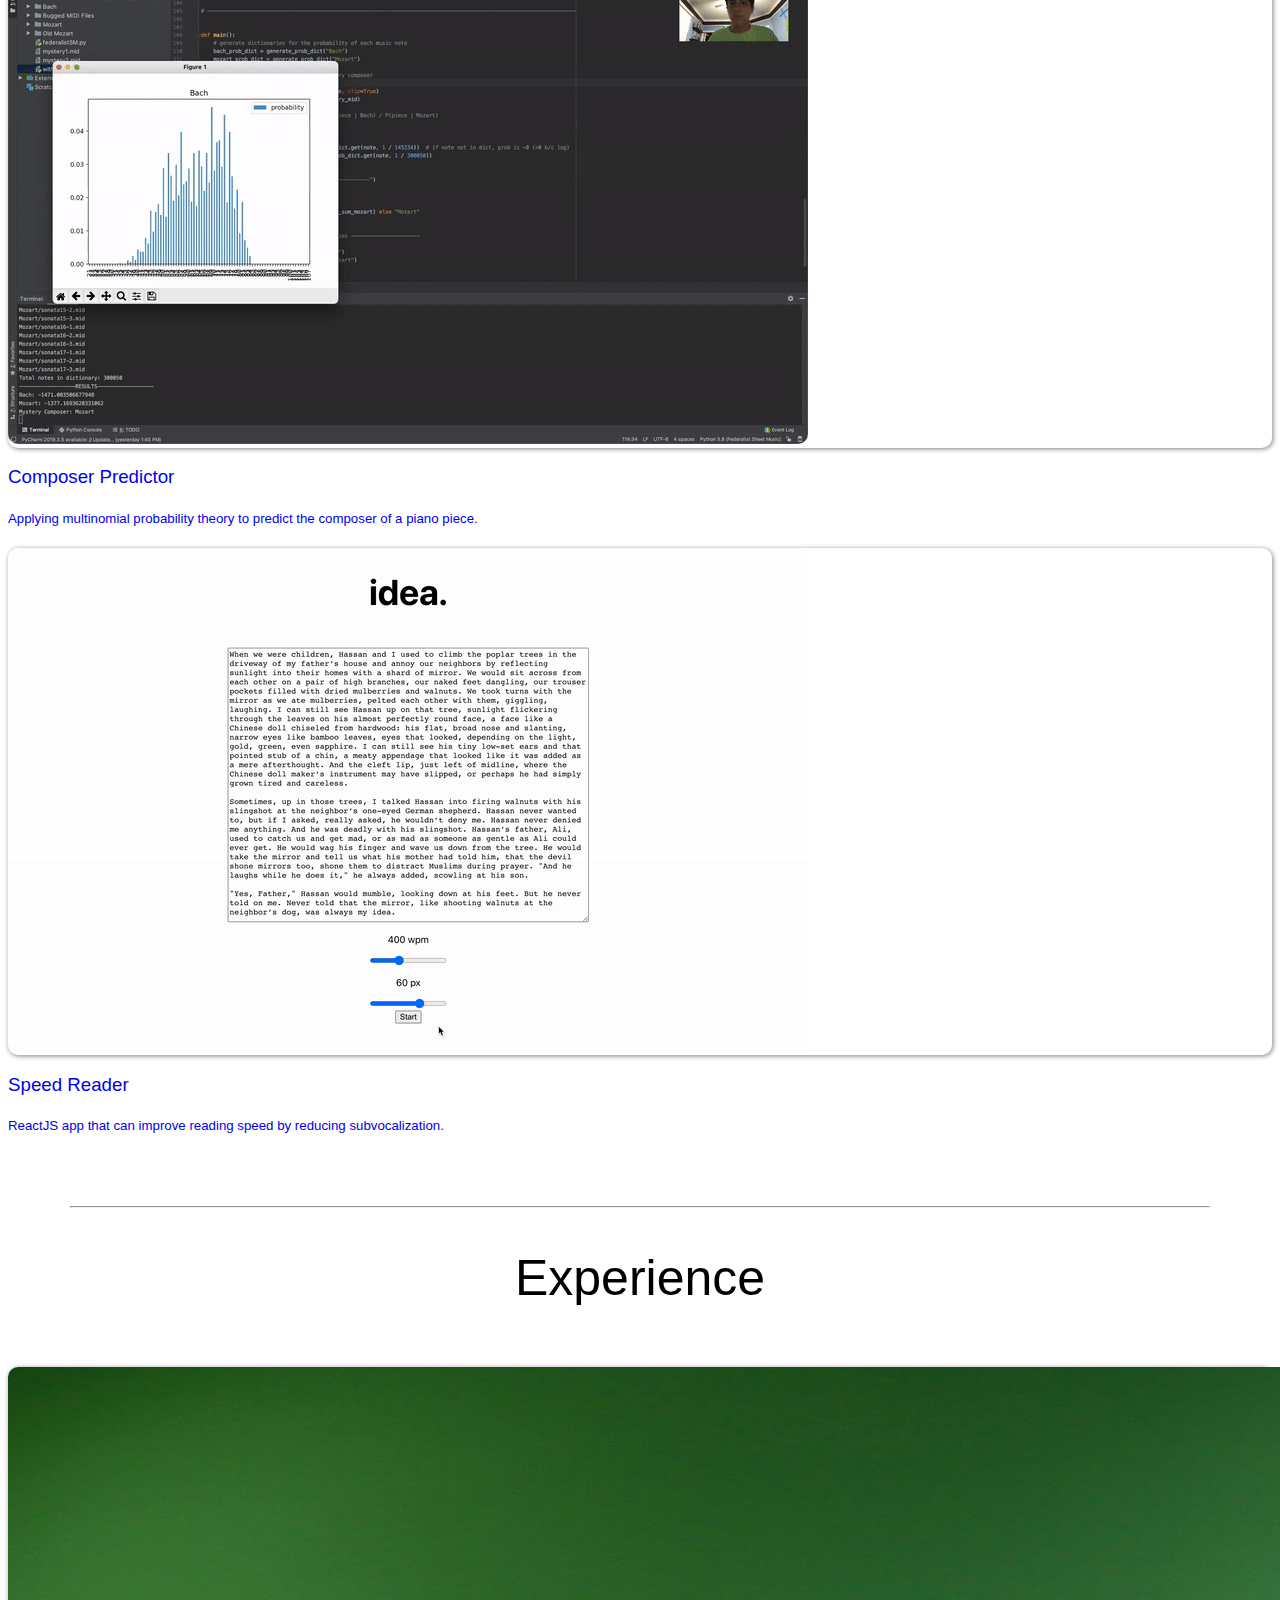
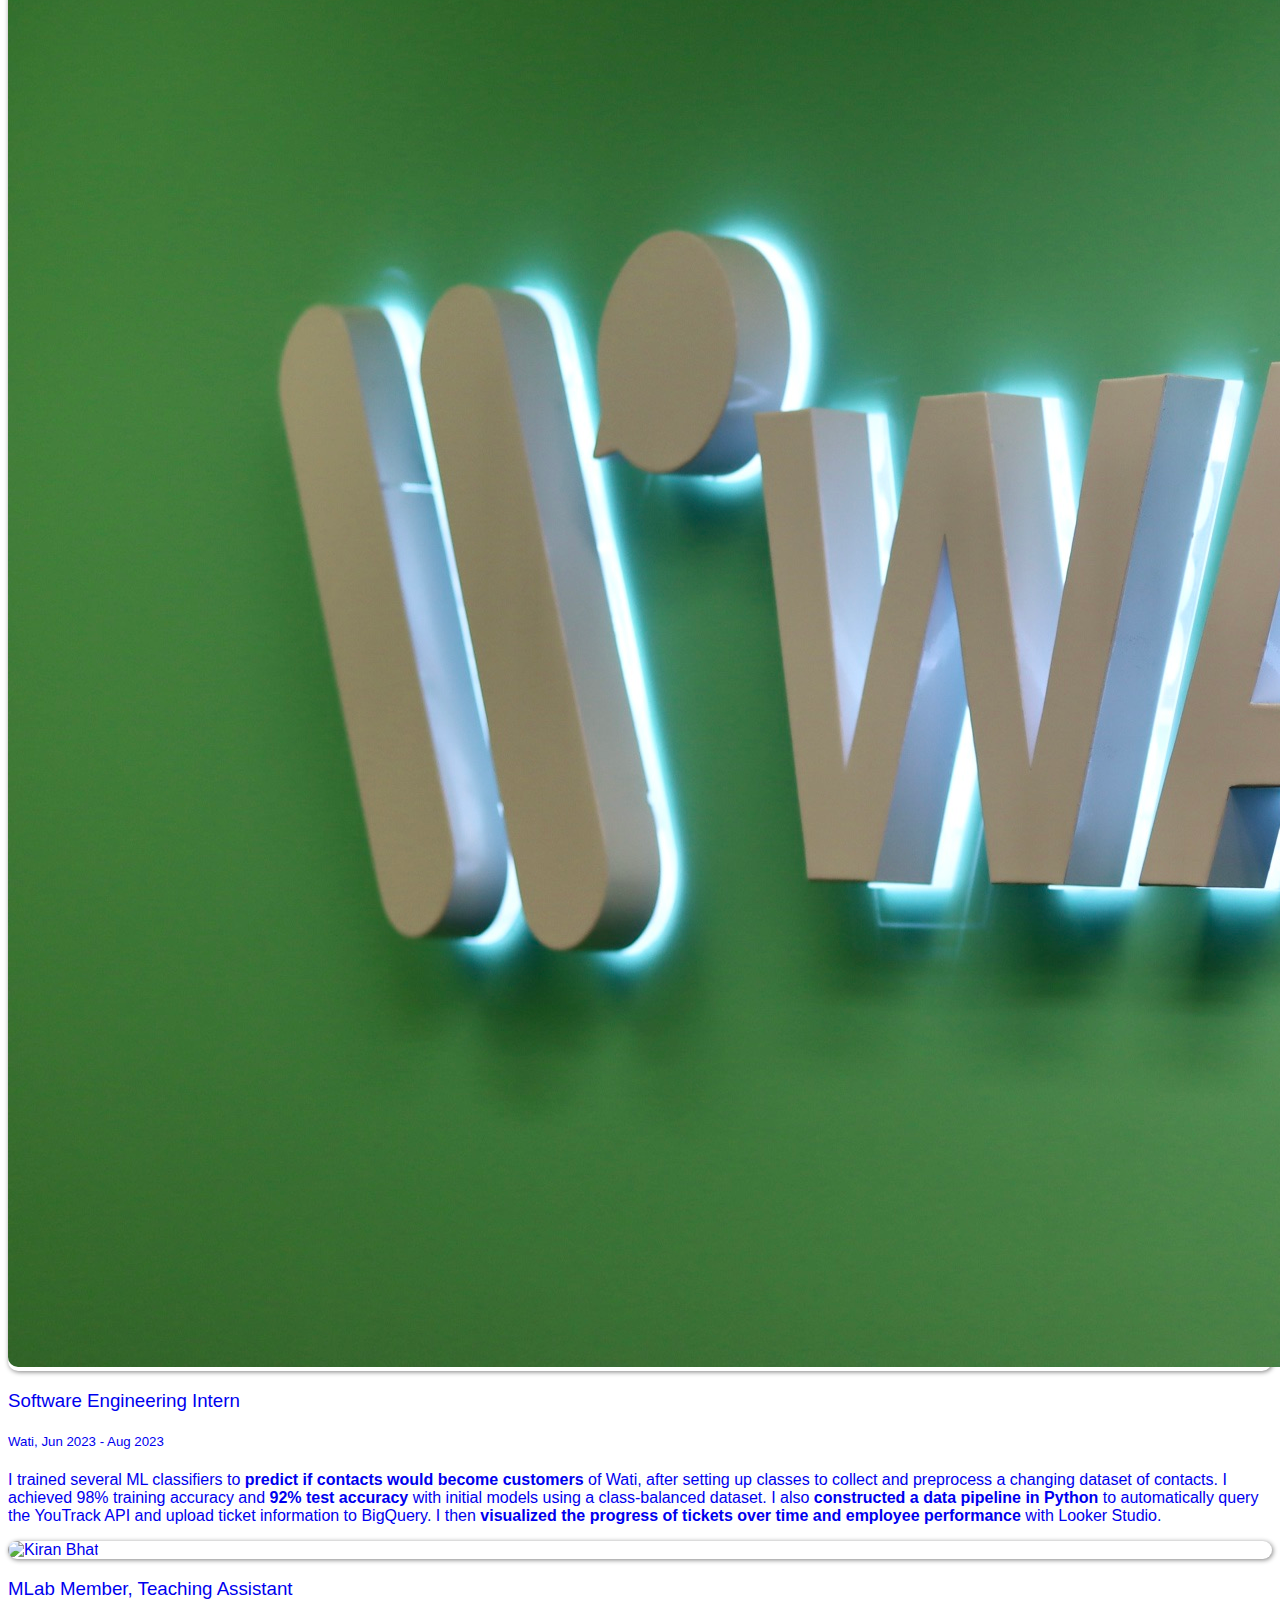
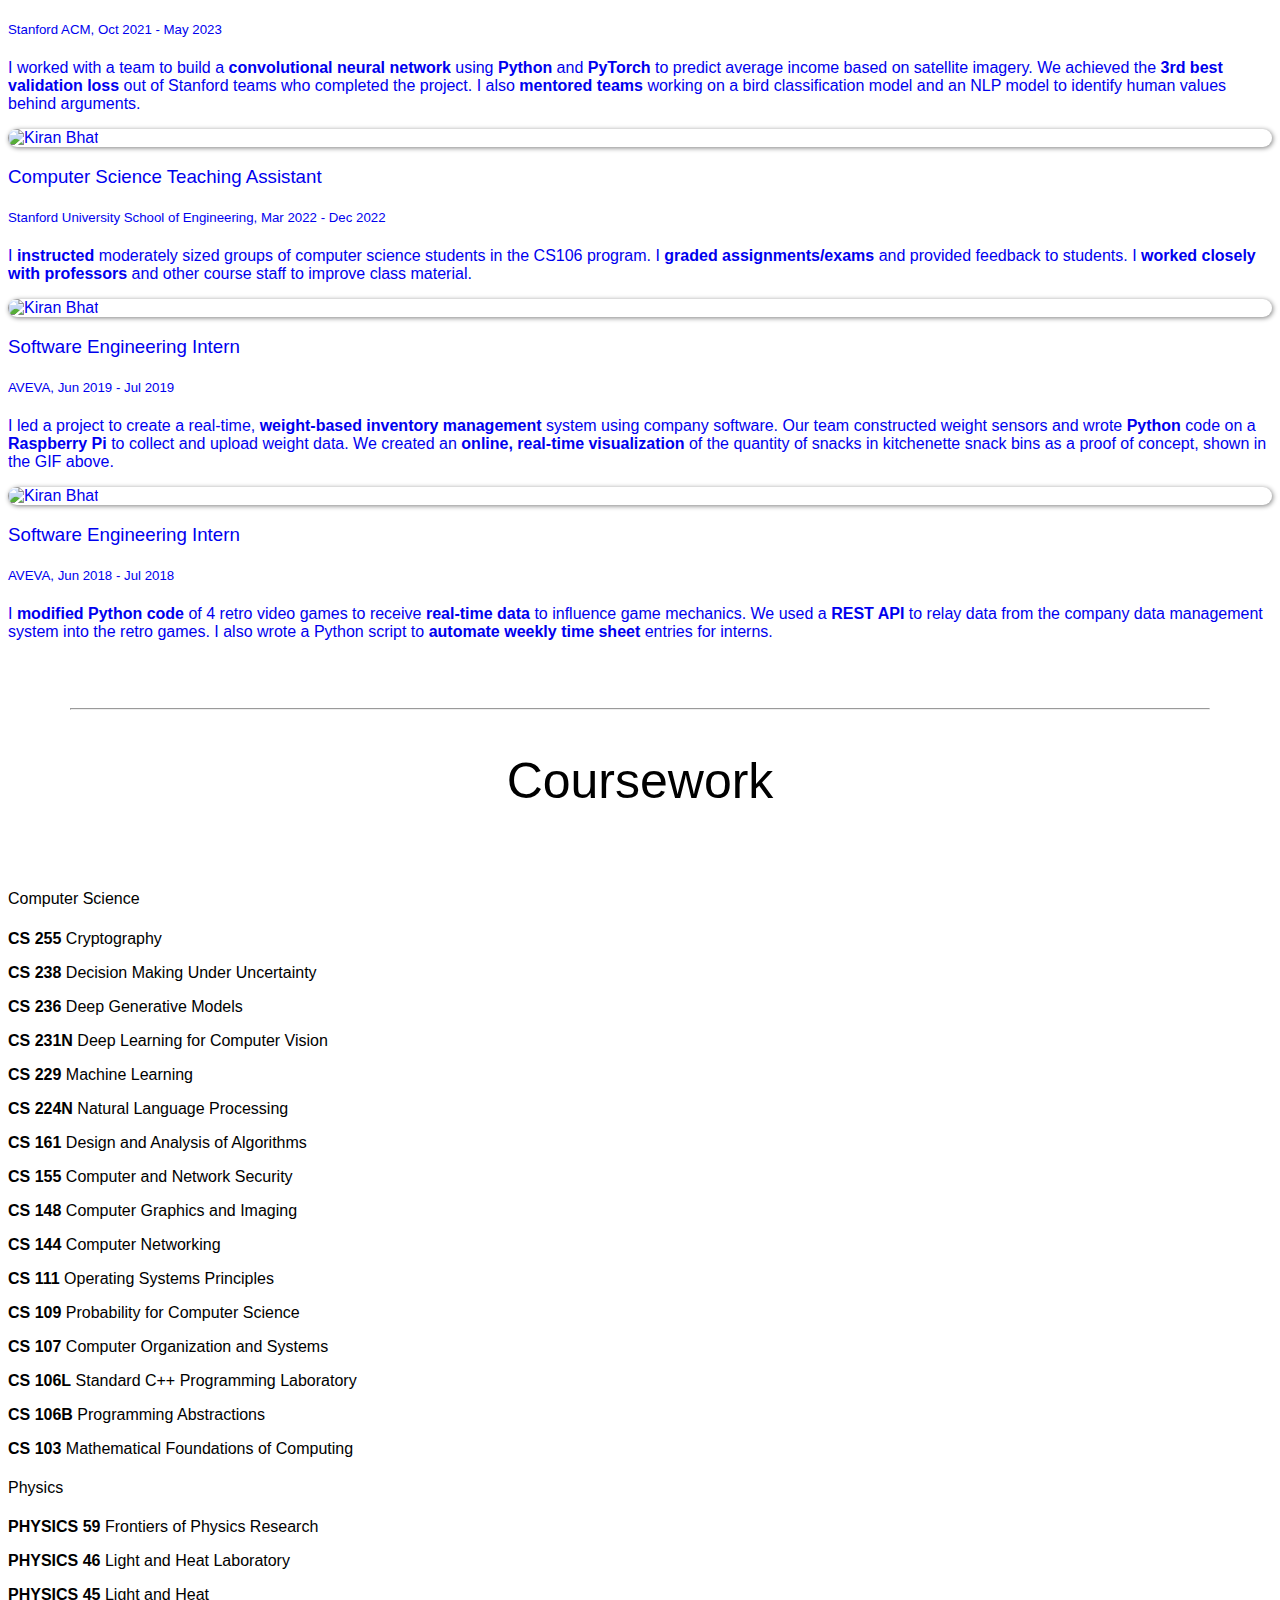
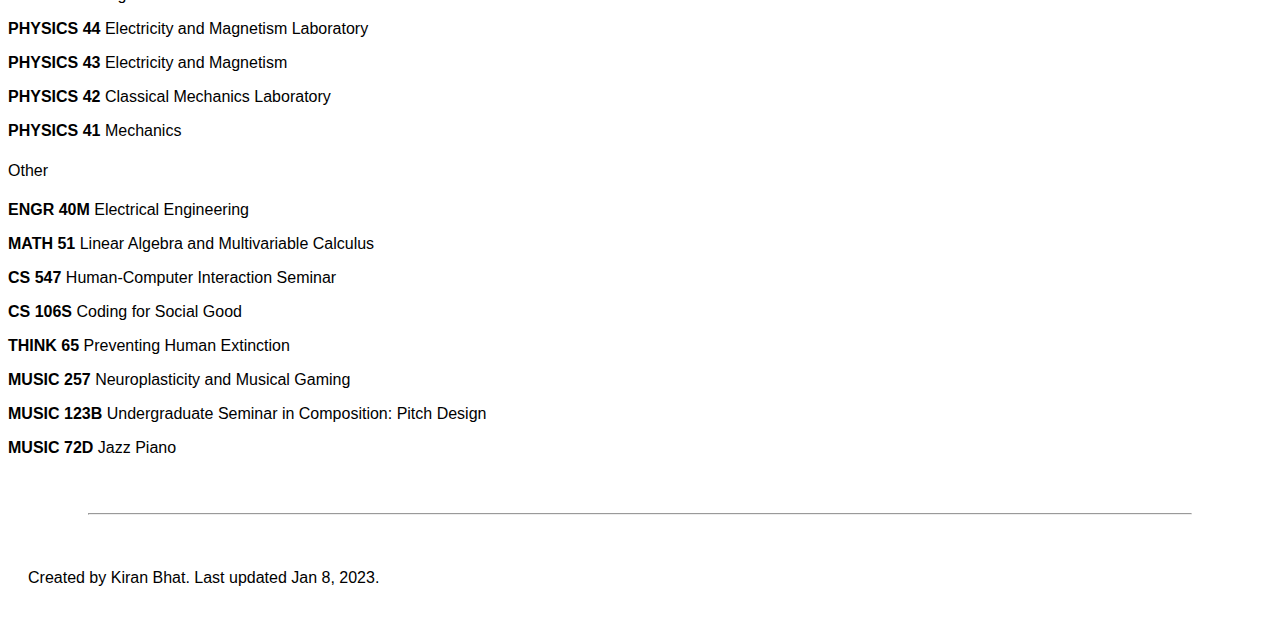
==== commit a5110d7e: "added new projects and experiences, updated coursework, changed profile photo" ====
--- a/index.html
+++ b/index.html
@@ -85,7 +85,7 @@
         <div class="row g-0">
           <!-- About image -->
           <div class="col-lg-6 col-md-12 col-sm-12" id="about_image" style="text-align: center">
-            <img src="img/photos/Portrait.jpeg" class="img-fluid" alt="Kiran Bhat">
+            <img src="img/photos/Portrait.JPG" class="img-fluid" alt="Kiran Bhat">
           </div>
 
           <!-- About text -->
@@ -93,7 +93,7 @@
             <h1>Kiran Bhat</h1>
             <br>
             <h3>
-              What's up! I'm a junior at Stanford University studying computer science and physics.
+              What's up! I'm a senior at Stanford University studying computer science.
             </h3>
             <br>
             <h3>
@@ -137,6 +137,32 @@
             <!-- Left column -->
             <div class="col-lg-6 col-md-6 col-sm-12 mx-auto">
               
+              <!-- Ghostwriter -->
+              <a href="https://drive.google.com/file/d/1QAyzPfFxnZw97XlePoQUNjZbY1KdkW8u/view?usp=drive_link" target="_blank" class="card mb-3 text-bg-light">
+                <div class="card-img-top">
+                  <img src="img/photos/ghostwriter.png" class="img-fluid" alt="Kiran Bhat">
+                </div>
+                <div class="card-body">
+                  <h3 class="card-title">Ghostwriter</h3>
+                  <h5 class="card-subtitle mb-3 text-muted">
+                    Constrained text generation models that write lyrics for a provided sequence of music notes. Received best project award and TA's choice best poster in <i>CS 224N: Natural Language Processing</i>.
+                  </h5>
+                </div>
+              </a>
+
+              <!-- Cave Rescue with Reinforcement Learning -->
+              <a href="https://drive.google.com/file/d/1w8Y5AlqCT91oyGq9WDMrmH8TNCFJEarz/view?usp=sharing" target="_blank" class="card mb-3 text-bg-light">
+                <div class="card-img-top">
+                  <img src="img/photos/cave_rescue.png" class="img-fluid" alt="Kiran Bhat">
+                </div>
+                <div class="card-body">
+                  <h3 class="card-title">Cave Rescue with Reinforcement Learning</h3>
+                  <h5 class="card-subtitle mb-3 text-muted">
+                    Trained reinforcement learning agents in Julia to rescue people trapped in cave systems of varying complexity.
+                  </h5>
+                </div>
+              </a>
+
               <!-- RLevator -->
               <a href="https://github.com/tnarayanan/RLevator" target="_blank" class="card mb-3 text-bg-light">
                 <div class="card-img-top">
@@ -165,7 +191,11 @@
                   </h5>
                 </div>
               </a>
-
+              
+            </div>
+            <!-- Right column -->
+            <div class="col-lg-6 col-md-6 col-sm-12 mx-auto">
+              
               <!-- The Trebled C -->
               <a href="https://github.com/kiranvbhat/The-Trebled-C" target="_blank" class="card mb-3 text-bg-light">
                 <div class="card-img-top">
@@ -182,11 +212,6 @@
                 </div>
               </a>
 
-              
-            </div>
-            <!-- Right column -->
-            <div class="col-lg-6 col-md-6 col-sm-12 mx-auto">
-              
               <!-- Arduino LED Display + Tetris -->
               <a href="https://github.com/kiranvbhat/Arduino-LED-Display-Tetris" target="_blank" class="card mb-3 text-bg-light">
                 <div class="card-img-top">
@@ -248,6 +273,38 @@
             <!-- Left column -->
             <div class="col-lg-6 col-md-6 col-sm-12 mx-auto">
 
+              <!-- Wati -->
+              <a href="https://www.wati.io/" target="_blank" class="card mb-4 text-bg-light">
+                <div class="card-img-top">
+                  <img src="img/photos/wati_logo.JPG" class="img-fluid" alt="Kiran Bhat">
+                </div>
+                <div class="card-body">
+                  <h3 class="card-title">Software Engineering Intern</h3>
+                  <h5 class="card-subtitle mb-3 text-muted">
+                    Wati, Jun 2023 - Aug 2023
+                  </h5>
+                  <p class="card-text">
+                    I trained several ML classifiers to <b>predict if contacts would become customers</b> of Wati, after setting up classes to collect and preprocess a changing dataset of contacts. I achieved 98% training accuracy and <b>92% test accuracy</b> with initial models using a class-balanced dataset. I also <b>constructed a data pipeline in Python</b> to automatically query the YouTrack API and upload ticket information to BigQuery. I then <b>visualized the progress of tickets over time and employee performance</b> with Looker Studio.
+                  </p>
+                </div>
+              </a>
+
+              <!-- ACMLab -->
+              <a href="https://www.stanfordacm.org/" target="_blank" class="card mb-4 text-bg-light">
+                <div class="card-img-top">
+                  <img src="img/photos/ACMLab.png" class="img-fluid" alt="Kiran Bhat">
+                </div>
+                <div class="card-body">
+                  <h3 class="card-title">MLab Member, Teaching Assistant</h3>
+                  <h5 class="card-subtitle mb-3 text-muted">
+                    Stanford ACM, Oct 2021 - May 2023
+                  </h5>
+                  <p class="card-text">
+                    I worked with a team to build a <b>convolutional neural network</b> using <b>Python</b> and <b>PyTorch</b> to predict average income based on satellite imagery. We achieved the <b>3rd best validation loss</b> out of Stanford teams who completed the project. I also <b>mentored teams</b> working on a bird classification model and an NLP model to identify human values behind arguments.
+                  </p>
+                </div>
+              </a>
+
               <!-- Section Leading -->
               <a href="https://cs198.stanford.edu/cs198/" target="_blank" class="card mb-4 text-bg-light">
                 <div class="card-img-top">
@@ -256,29 +313,13 @@
                 <div class="card-body">
                   <h3 class="card-title">Computer Science Teaching Assistant</h3>
                   <h5 class="card-subtitle mb-3 text-muted">
-                    Stanford University School of Engineering, March 2022 - Present
+                    Stanford University School of Engineering, Mar 2022 - Dec 2022
                   </h5>
                   <p class="card-text">
                     I <b>instructed</b> moderately sized groups of computer science students in the CS106 program. I <b>graded assignments/exams</b> and provided feedback to students. I <b>worked closely with professors</b> and other course staff to improve class material.
                   </p>
                 </div>
               </a>
-
-              <!-- ACMLab -->
-              <a href="https://www.stanfordacm.org/" target="_blank" class="card mb-4 text-bg-light">
-                <div class="card-img-top">
-                  <img src="img/photos/ACMLab.png" class="img-fluid" alt="Kiran Bhat">
-                </div>
-                <div class="card-body">
-                  <h3 class="card-title">ACMLab</h3>
-                  <h5 class="card-subtitle mb-3 text-muted">
-                    Stanford University, October 2021 - Present
-                  </h5>
-                  <p class="card-text">
-                    I worked with a team to build a <b>convolutional neural network</b> using <b>Python</b> and <b>PyTorch</b> to predict average income based on satellite imagery. We achieved the <b>3rd best validation loss</b> out of Stanford teams who completed the project. I also mentored a team working on a bird classification model. Currently, I'm advising a team building an NLP model to identify human values behind arguments.
-                  </p>
-                </div>
-              </a>
               
             </div>
 
@@ -294,7 +335,7 @@
                 <div class="card-body">
                   <h3 class="card-title">Software Engineering Intern</h3>
                   <h5 class="card-subtitle mb-3 text-muted">
-                    AVEVA, June 2019 - July 2019
+                    AVEVA, Jun 2019 - Jul 2019
                   </h5>
                   <p class="card-text">
                     I led a project to create a real-time, <b>weight-based inventory management</b> system using company software. Our team constructed weight sensors and wrote <b>Python</b> code on a <b>Raspberry Pi</b> to collect and upload weight data. We created an <b>online, real-time visualization</b> of the quantity of snacks in kitchenette snack bins as a proof of concept, shown in the GIF above.
@@ -310,7 +351,7 @@
                 <div class="card-body">
                   <h3 class="card-title">Software Engineering Intern</h3>
                   <h5 class="card-subtitle mb-3 text-muted">
-                    AVEVA, June 2018 - July 2018
+                    AVEVA, Jun 2018 - Jul 2018
                   </h5>
                   <p class="card-text">
                     I <b>modified Python code</b> of 4 retro video games to receive <b>real-time data</b> to influence game mechanics. We used a <b>REST API</b> to relay data from the company data management system into the retro games. I also wrote a Python script to <b>automate weekly time sheet</b> entries for interns.
@@ -338,10 +379,14 @@
             <h4>Computer Science</h4>
             <p><b>CS 255</b> Cryptography</p>
             <p><b>CS 238</b> Decision Making Under Uncertainty</p>
+            <p><b>CS 236</b> Deep Generative Models</p>
+            <p><b>CS 231N</b> Deep Learning for Computer Vision</p>
             <p><b>CS 229</b> Machine Learning</p>
             <p><b>CS 224N</b> Natural Language Processing</p>
             <p><b>CS 161</b> Design and Analysis of Algorithms</p>
+            <p><b>CS 155</b> Computer and Network Security</p>
             <p><b>CS 148</b> Computer Graphics and Imaging</p>
+            <p><b>CS 144</b> Computer Networking</p>
             <p><b>CS 111</b> Operating Systems Principles</p>
             <p><b>CS 109</b> Probability for Computer Science</p>
             <p><b>CS 107</b> Computer Organization and Systems</p>
@@ -372,6 +417,7 @@
             <p><b>THINK 65</b> Preventing Human Extinction</p>
             <p><b>MUSIC 257</b> Neuroplasticity and Musical Gaming</p>
             <p><b>MUSIC 123B</b> Undergraduate Seminar in Composition: Pitch Design</p>
+            <p><b>MUSIC 72D</b> Jazz Piano</p>
           </div>
         </div>
       </div>
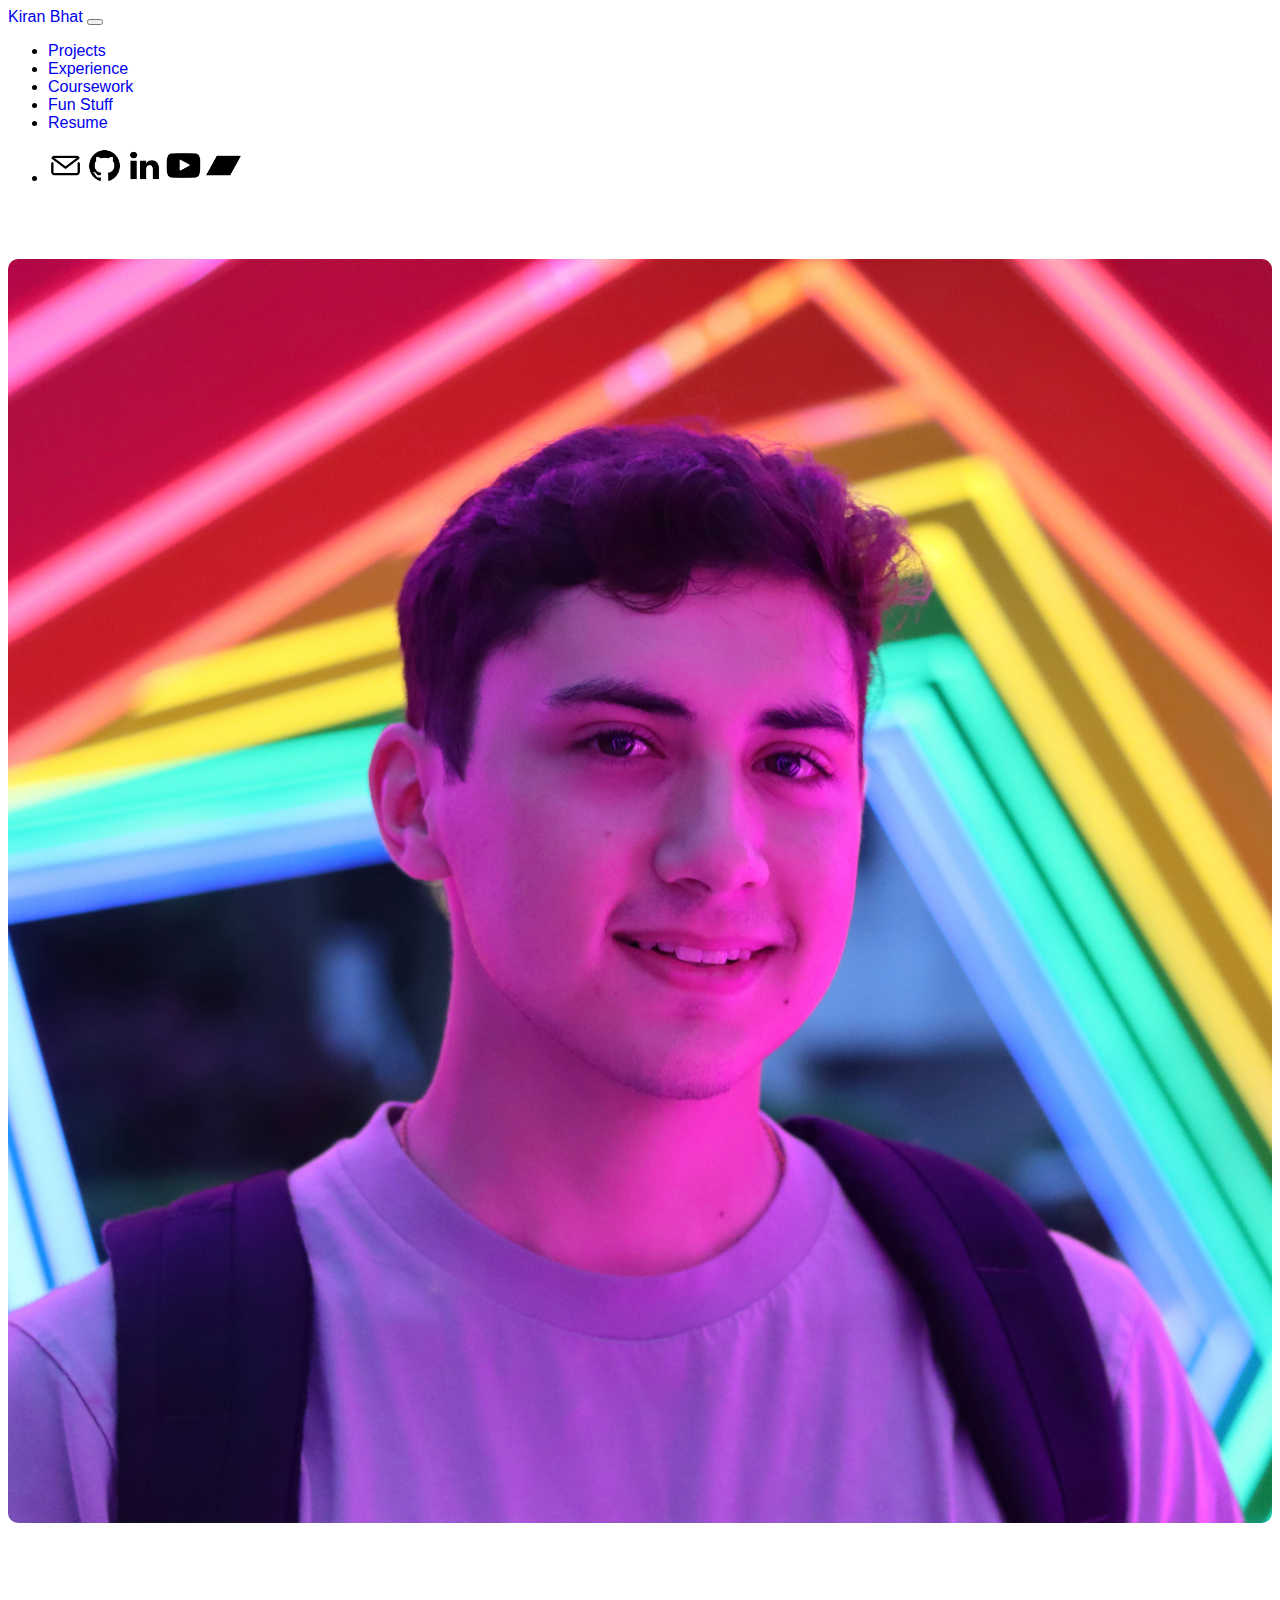
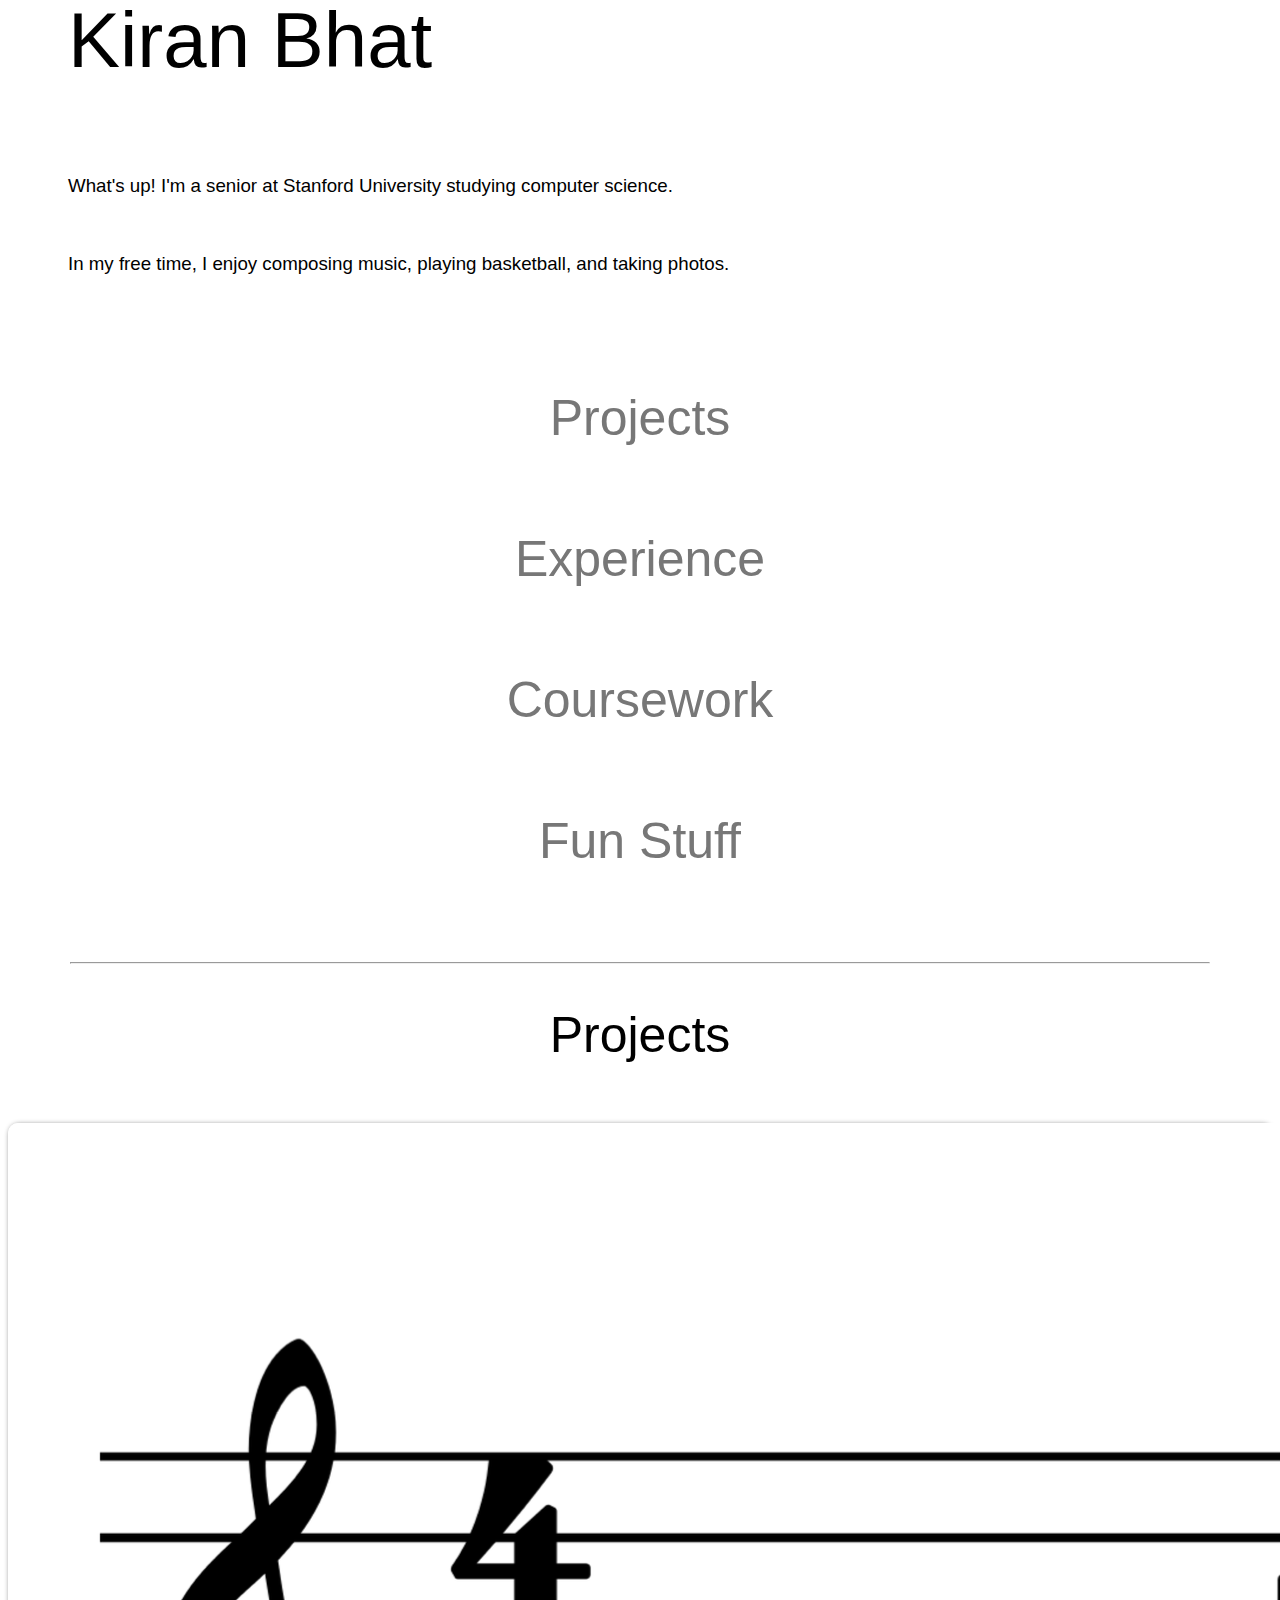
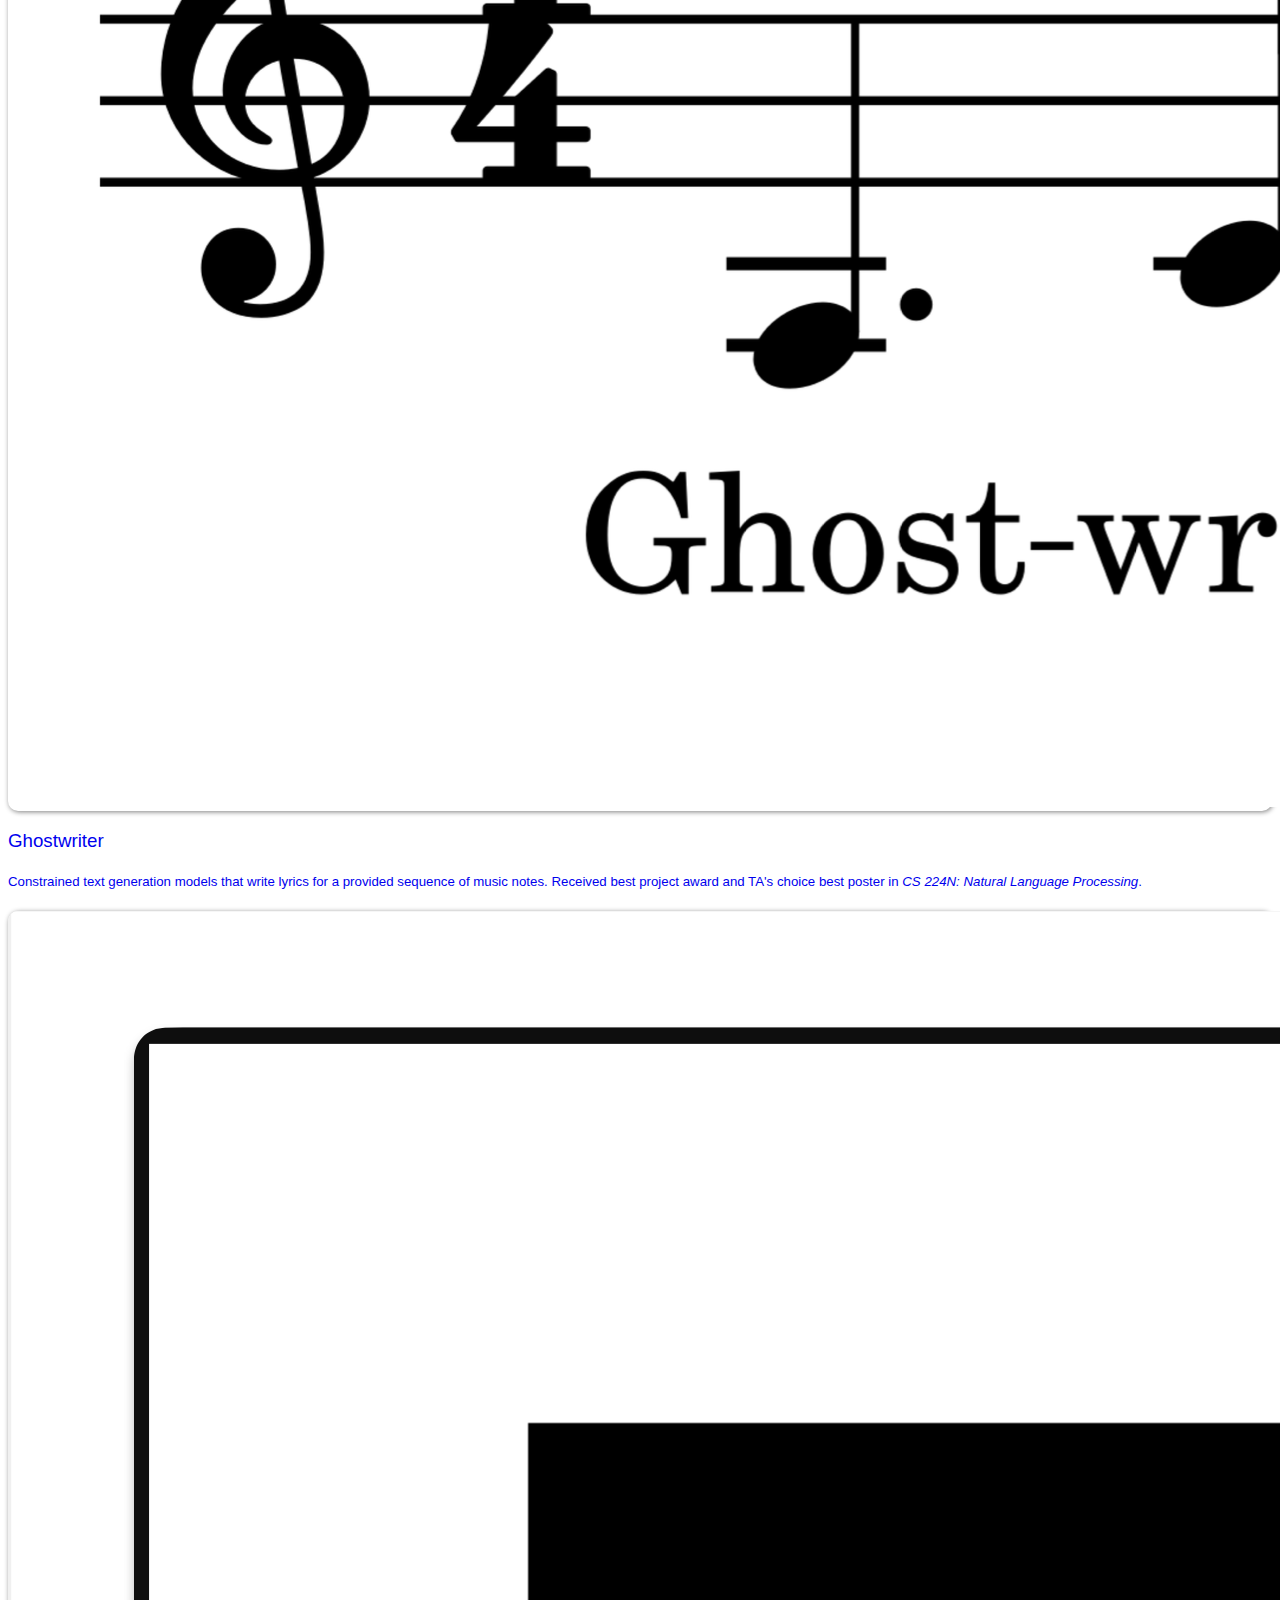
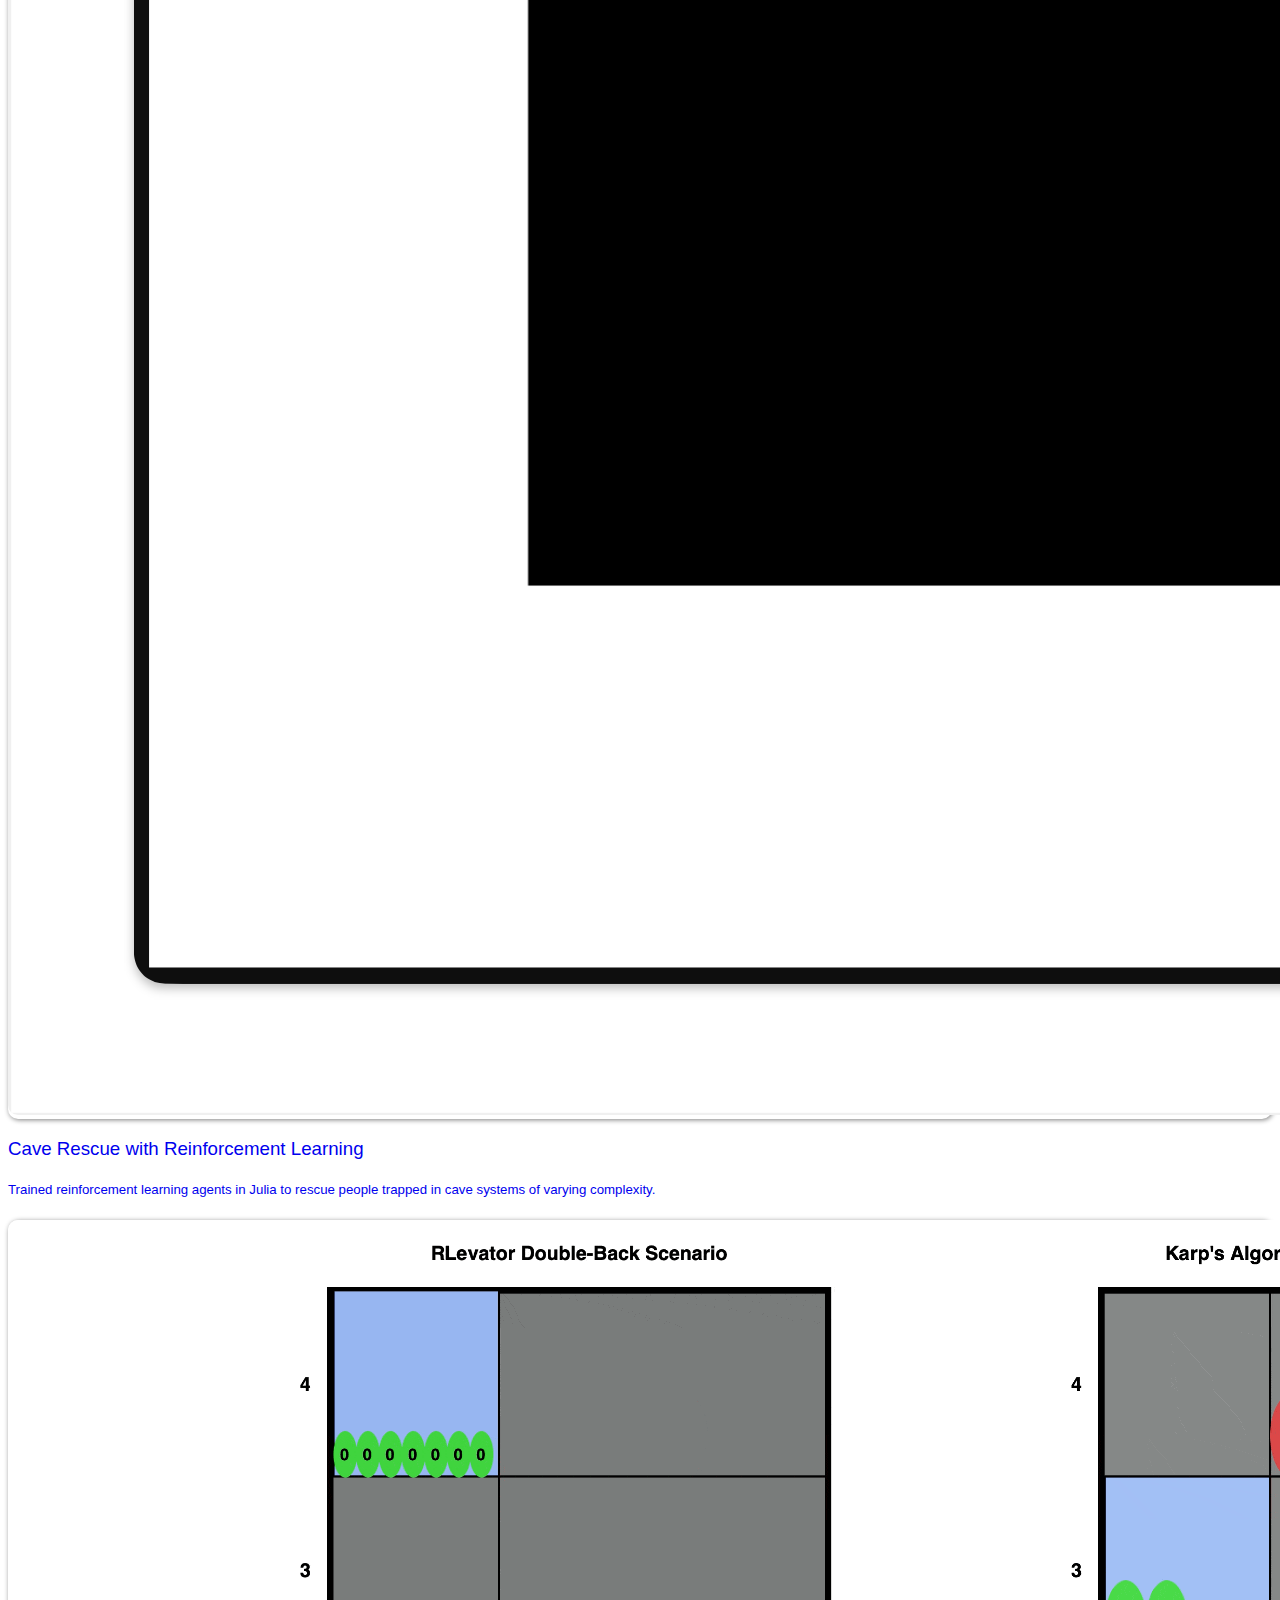
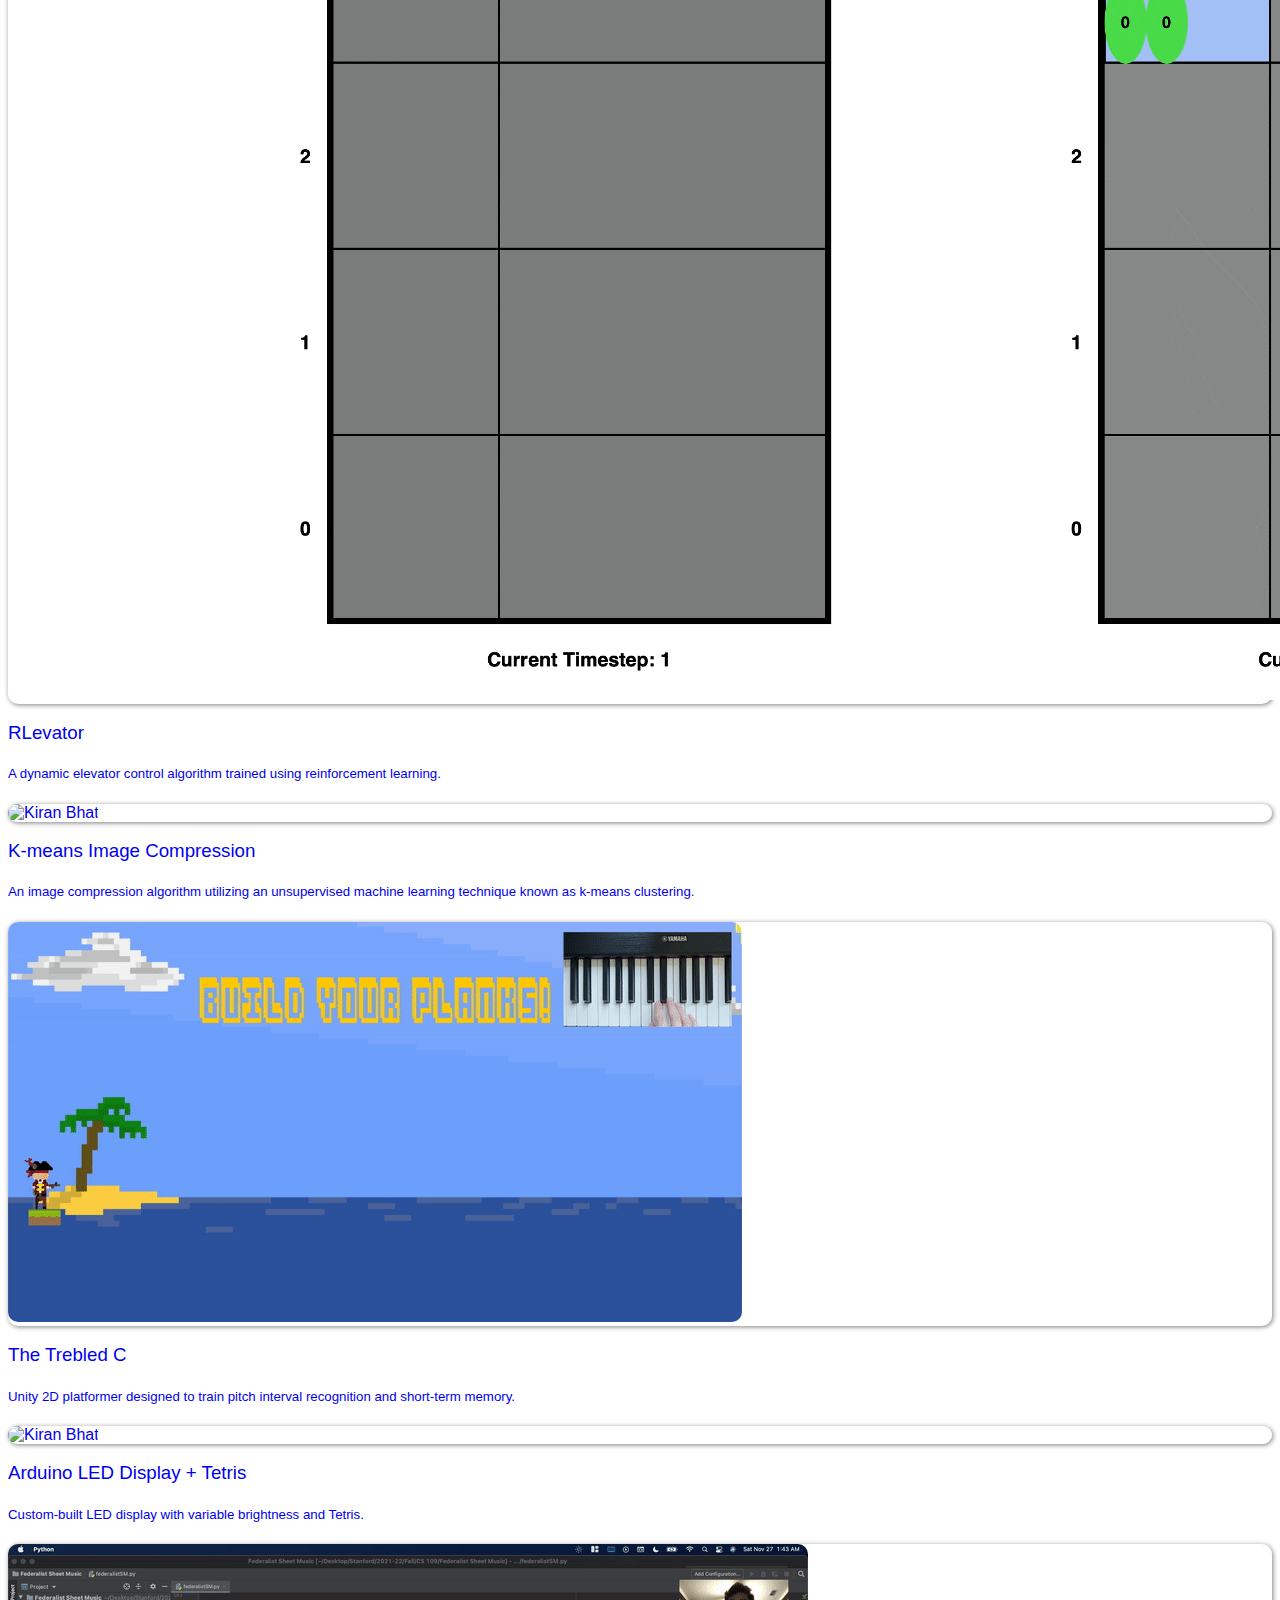
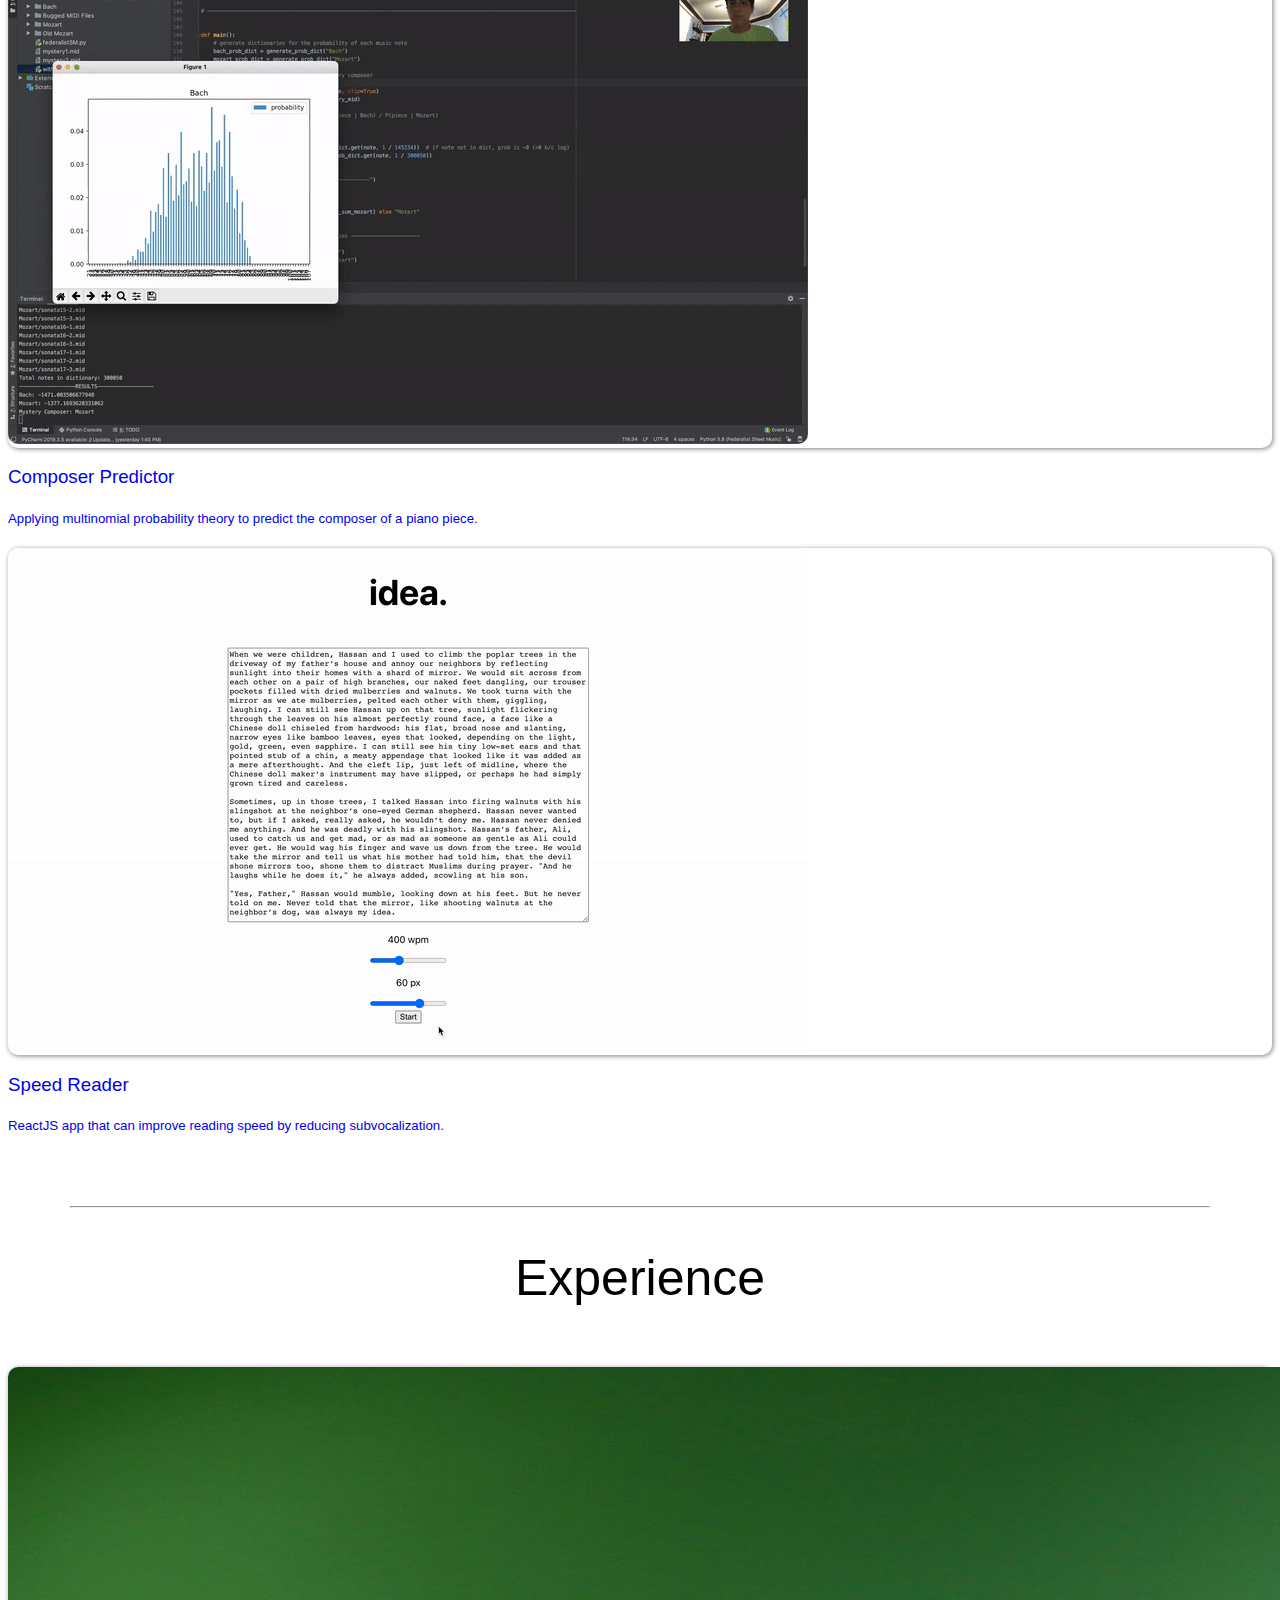
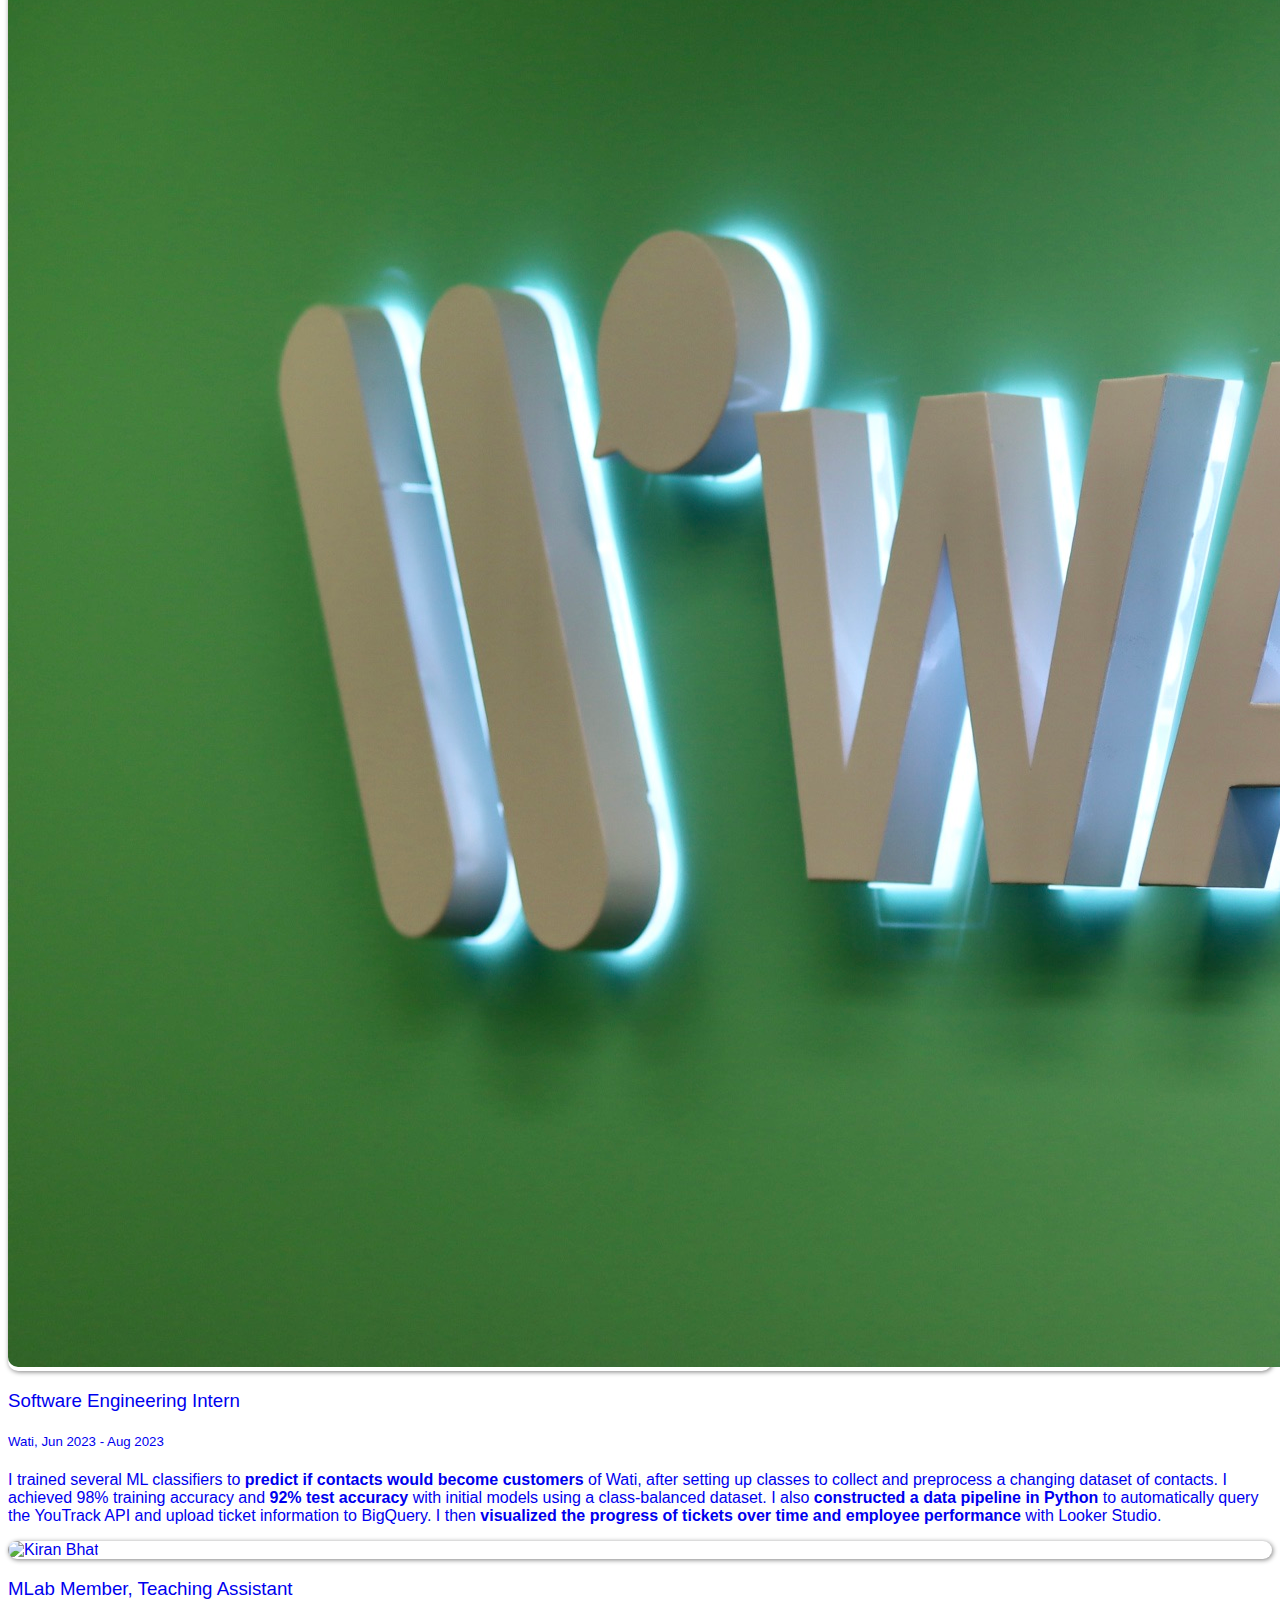
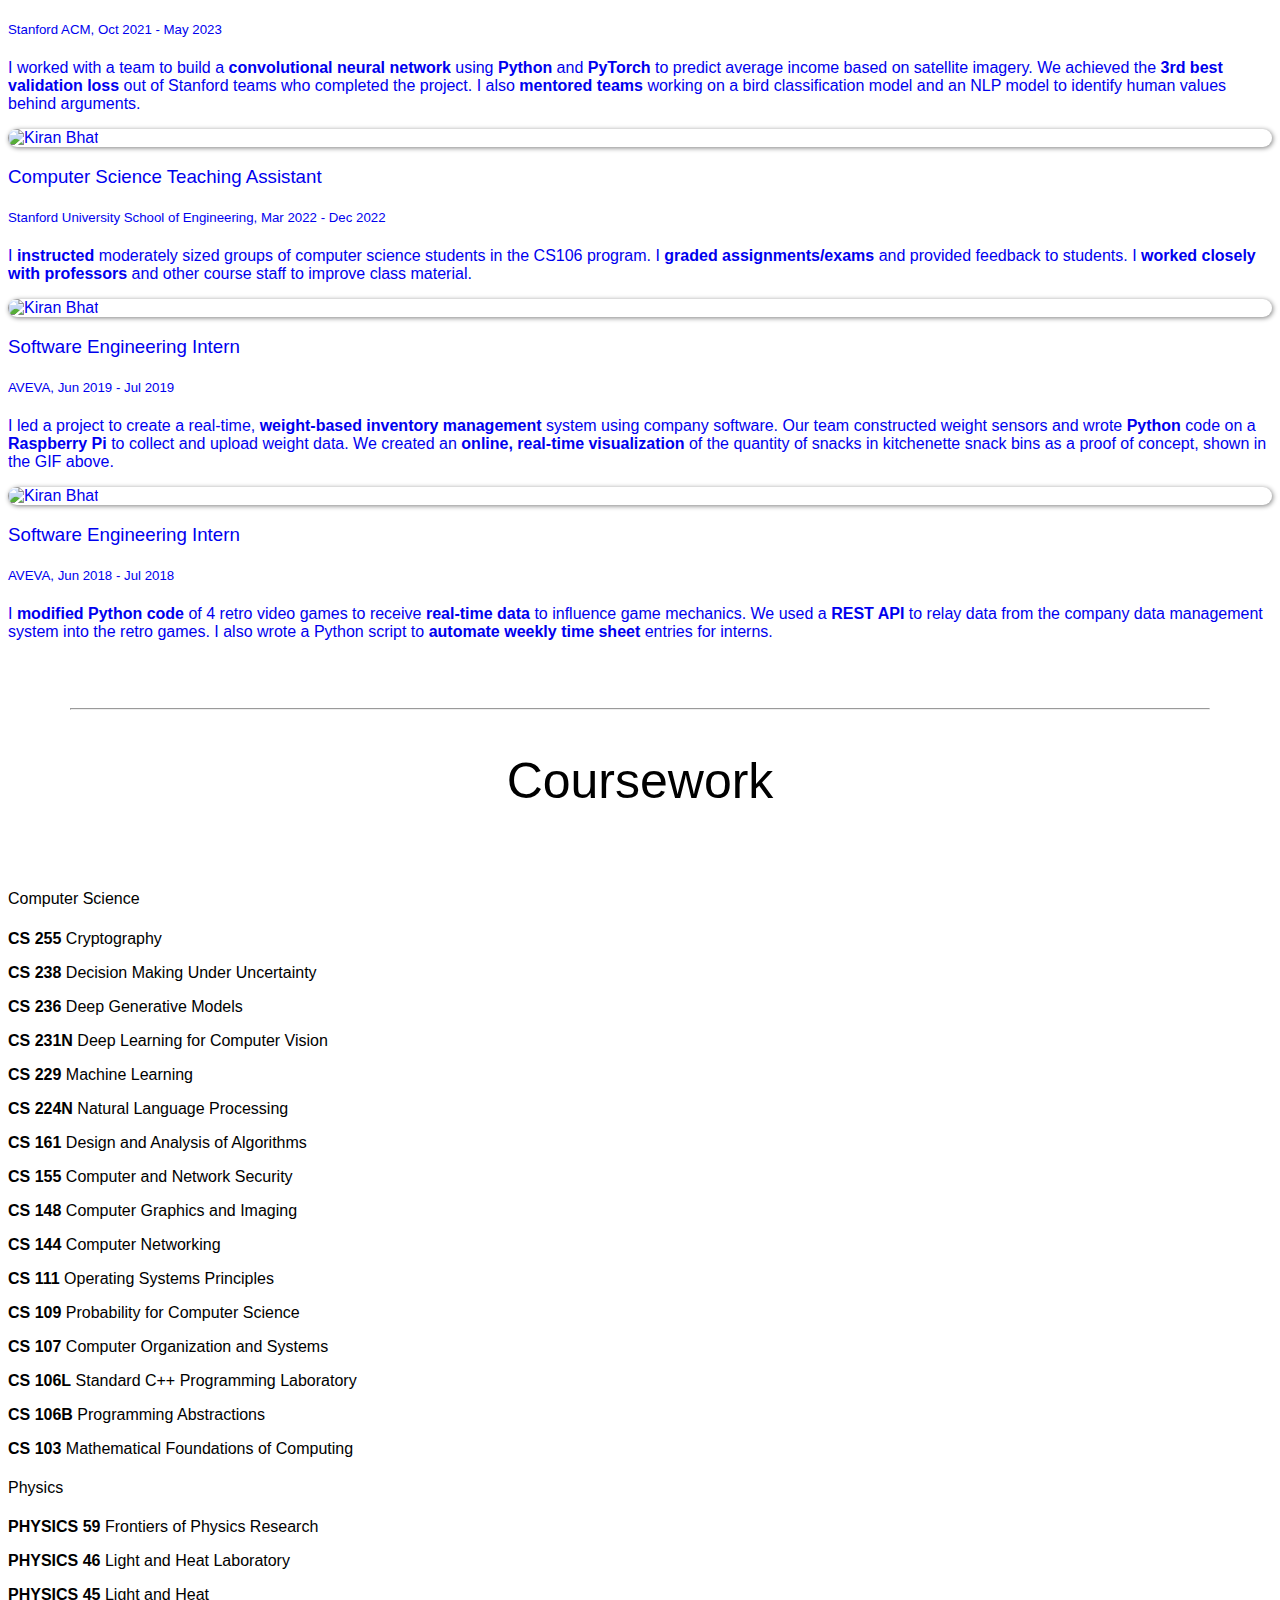
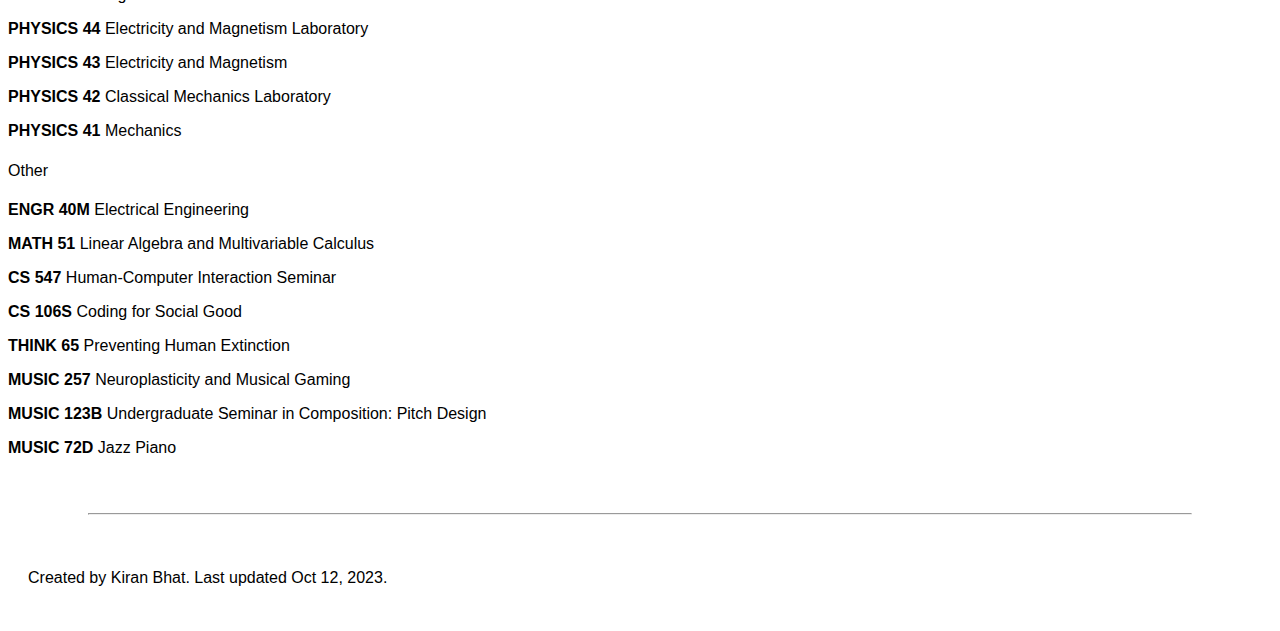
==== commit 15295f5f: "updated footer to have the correct last updated date" ====
--- a/index.html
+++ b/index.html
@@ -427,7 +427,7 @@
       <hr style="margin-top: 20px">
       <br>
       <div class="container">
-        <p>Created by Kiran Bhat. Last updated Jan 8, 2023.</p>
+        <p>Created by Kiran Bhat. Last updated Oct 12, 2023.</p>
       </div>
     </div>
 
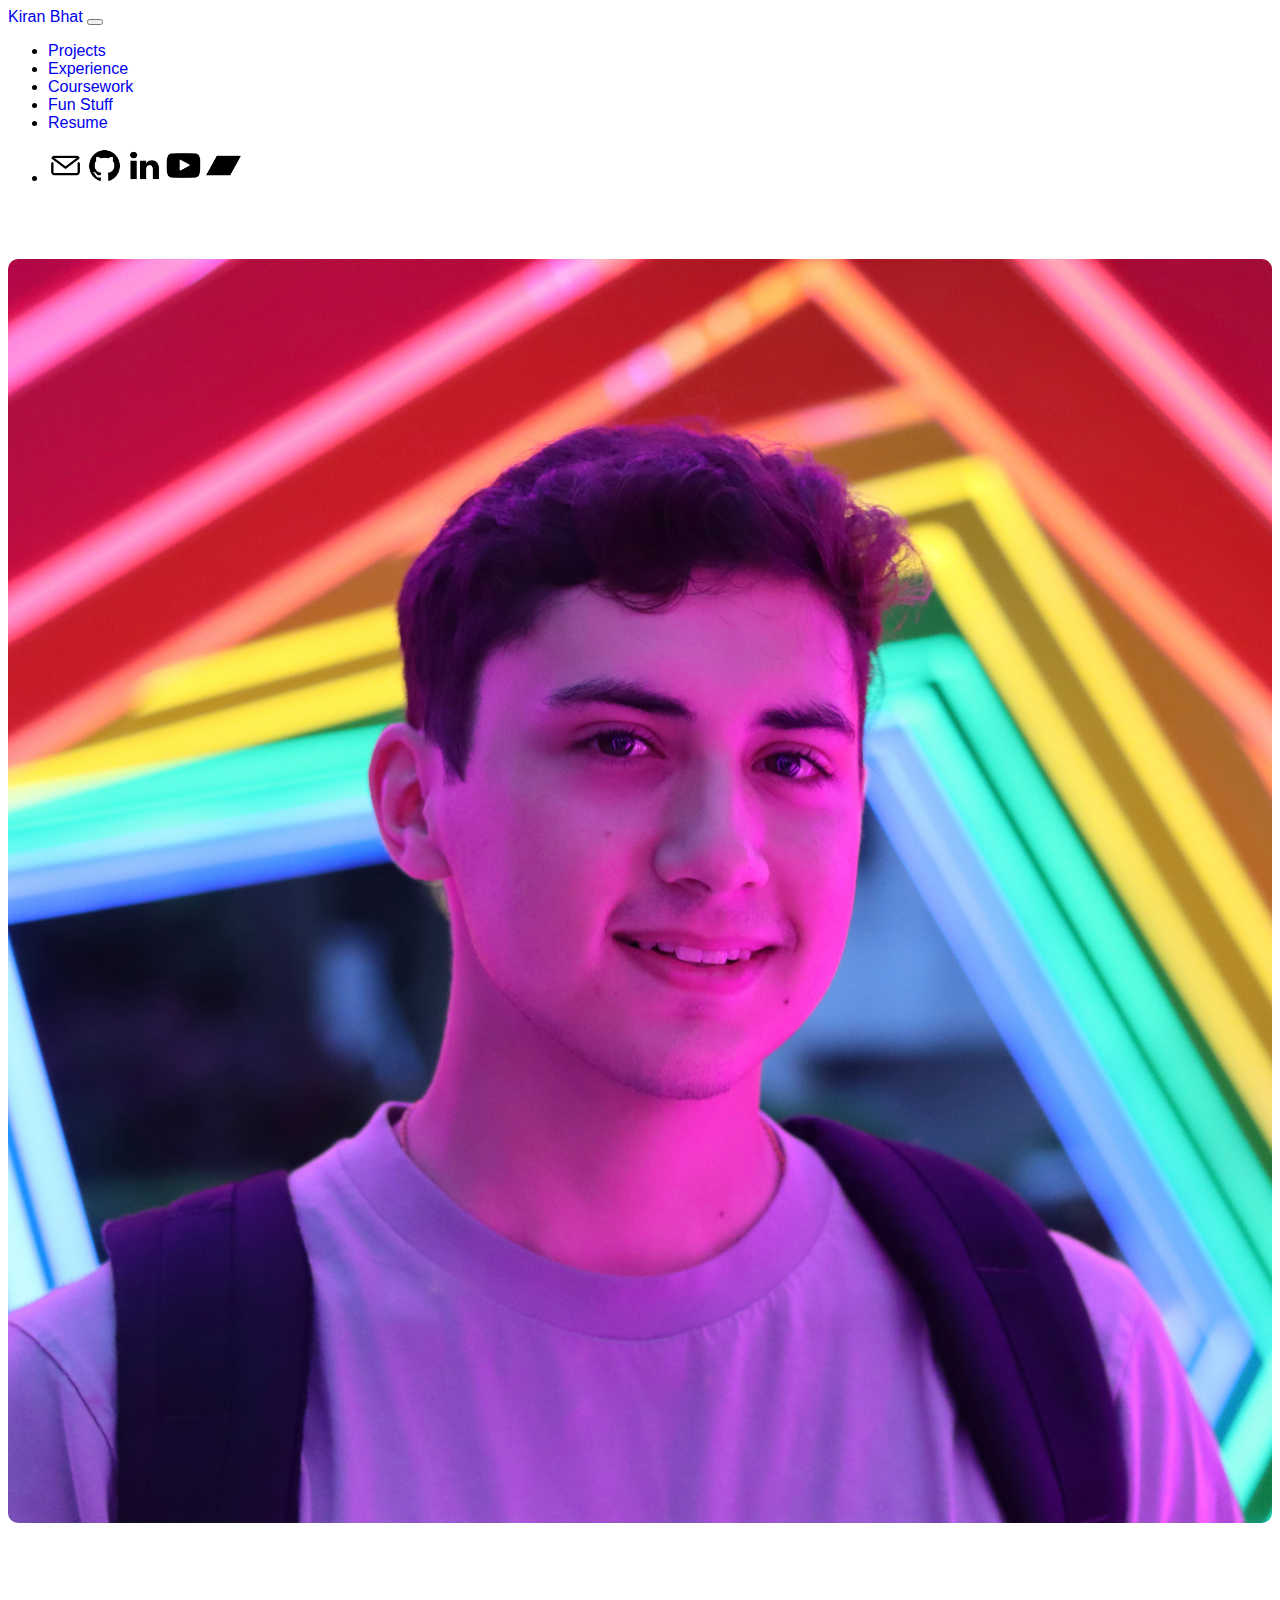
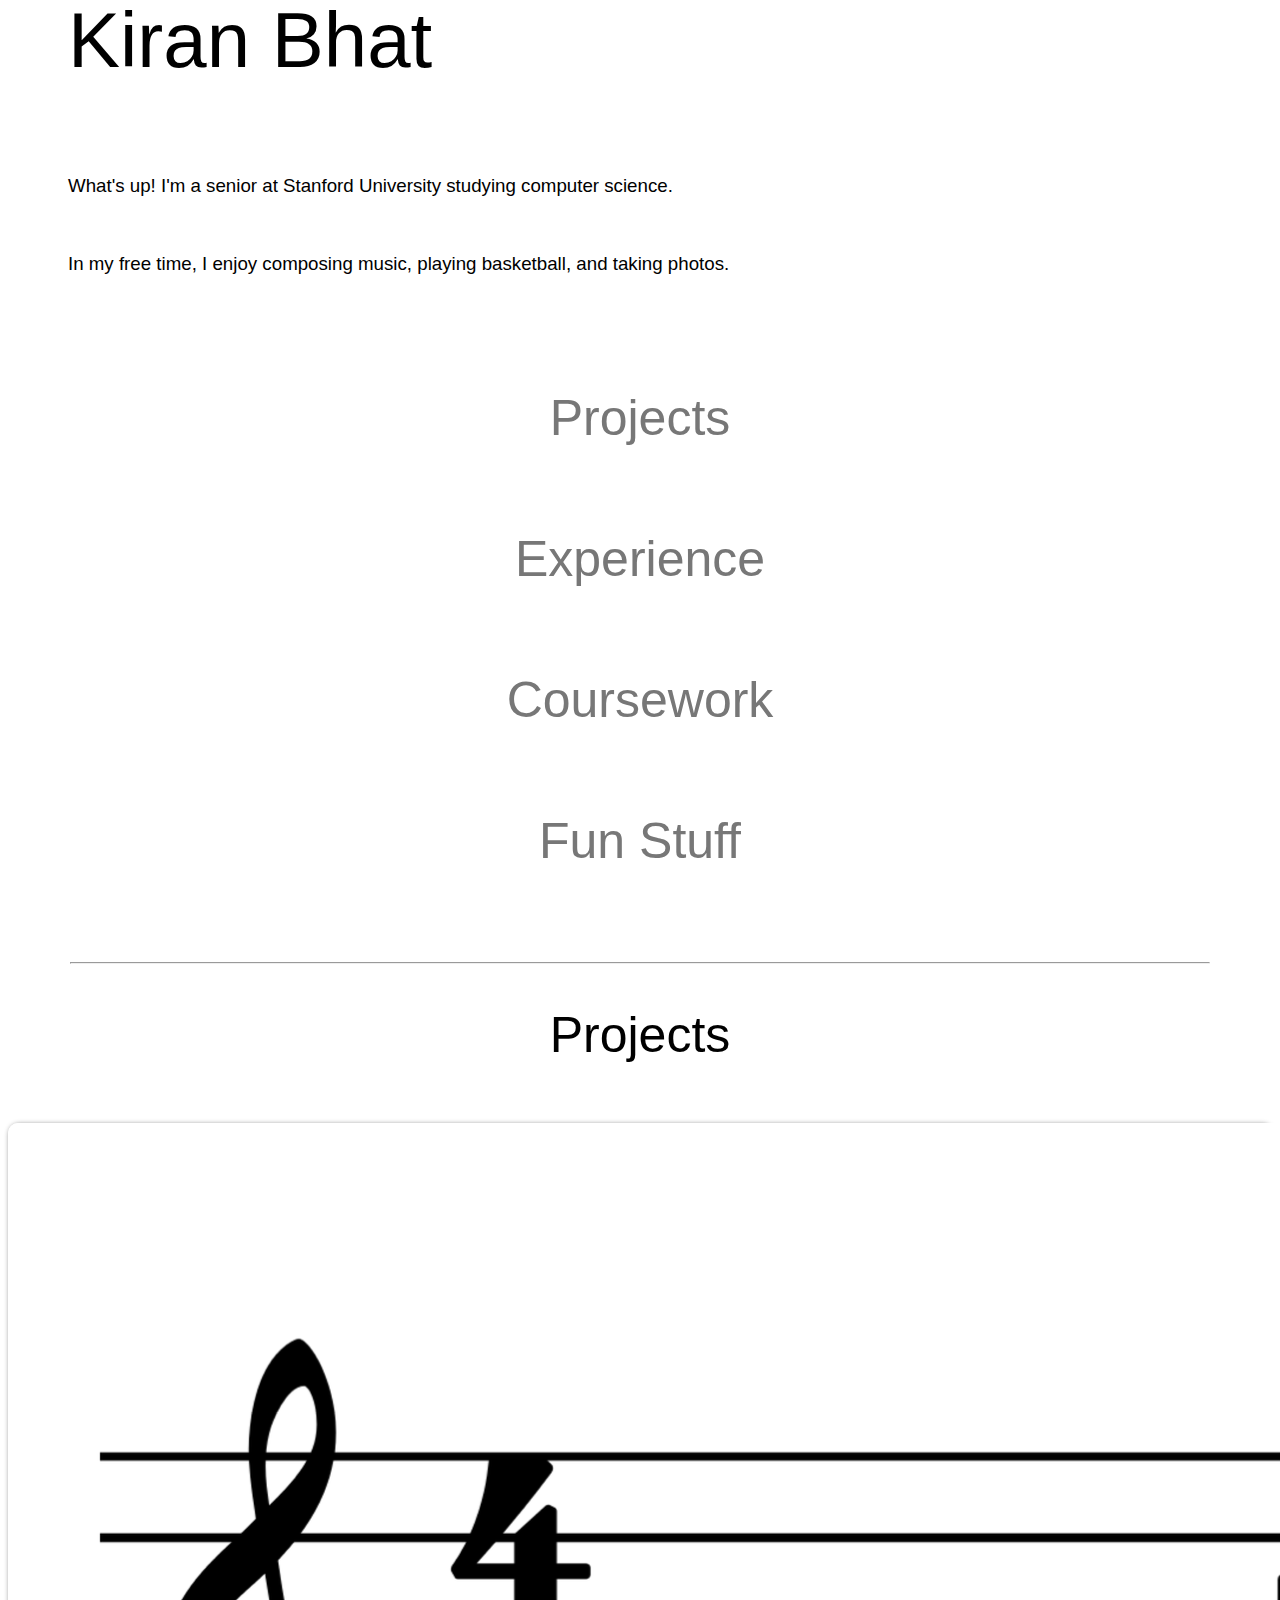
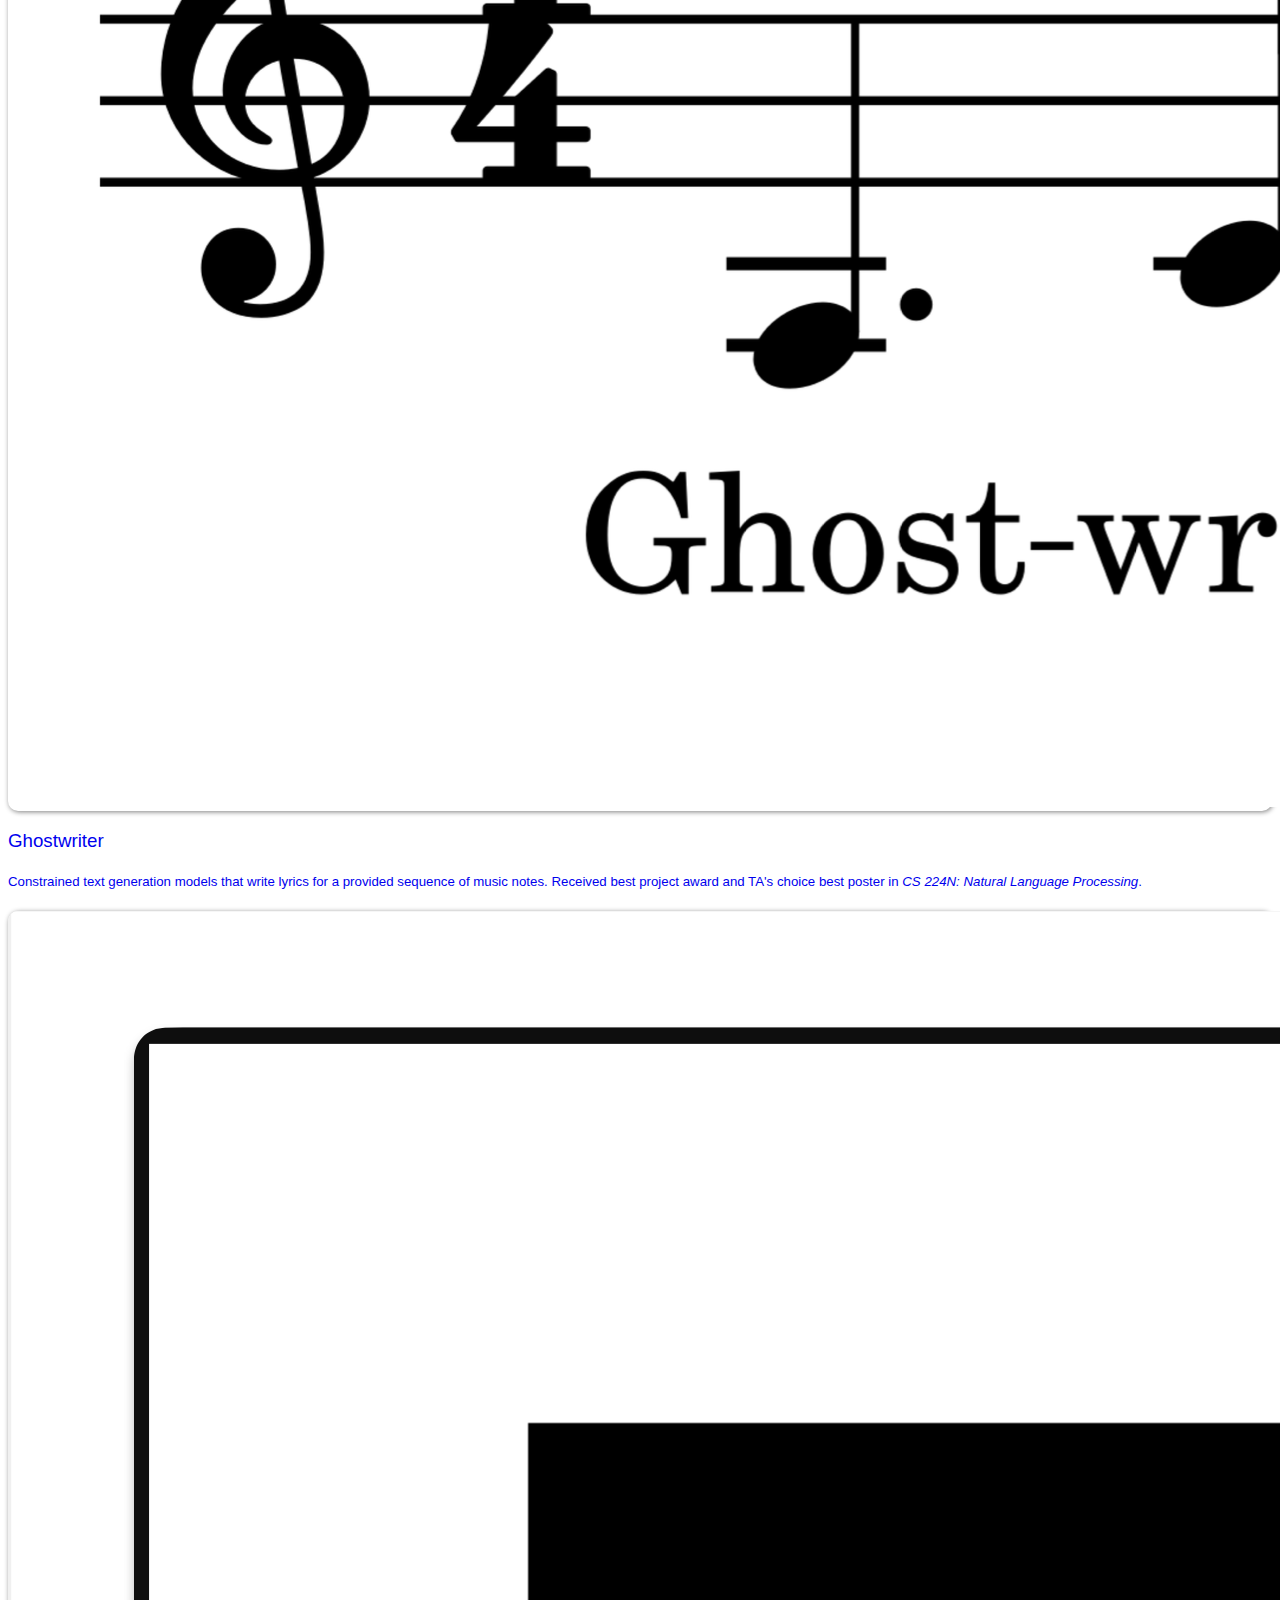
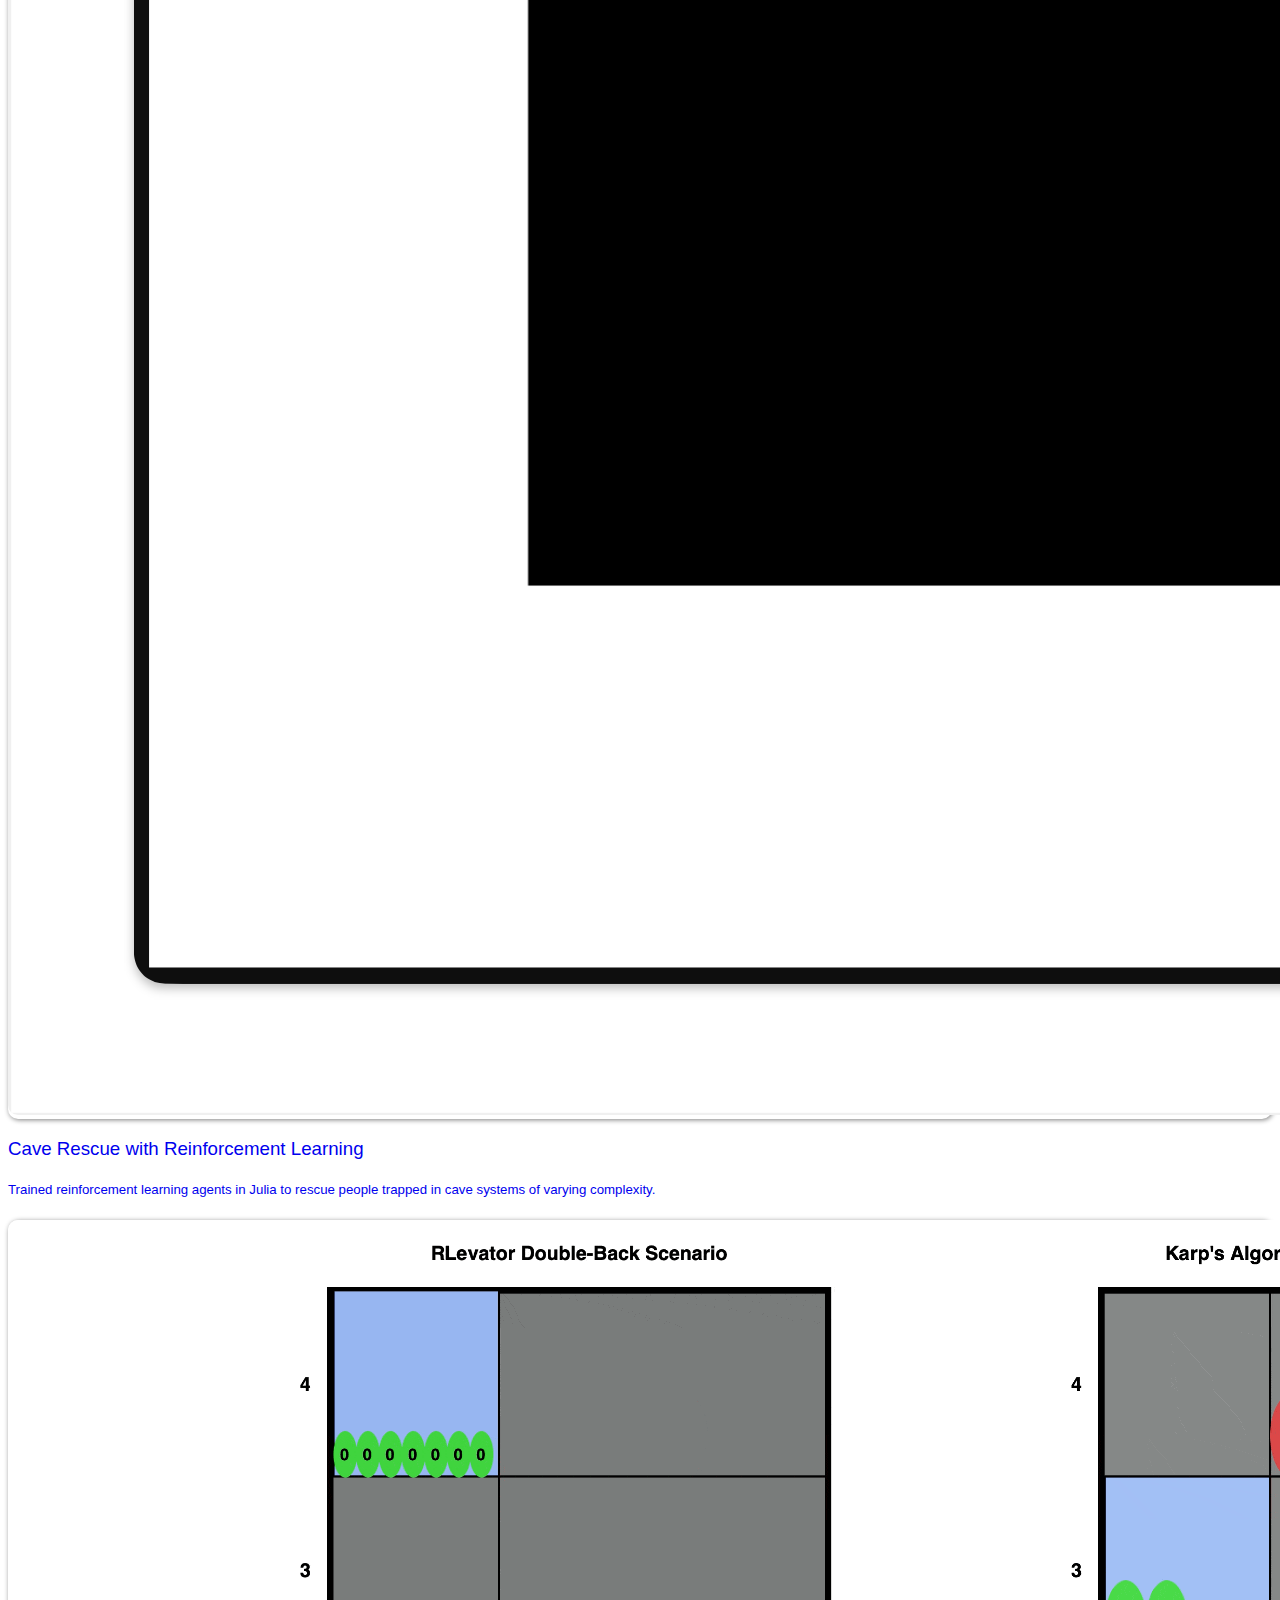
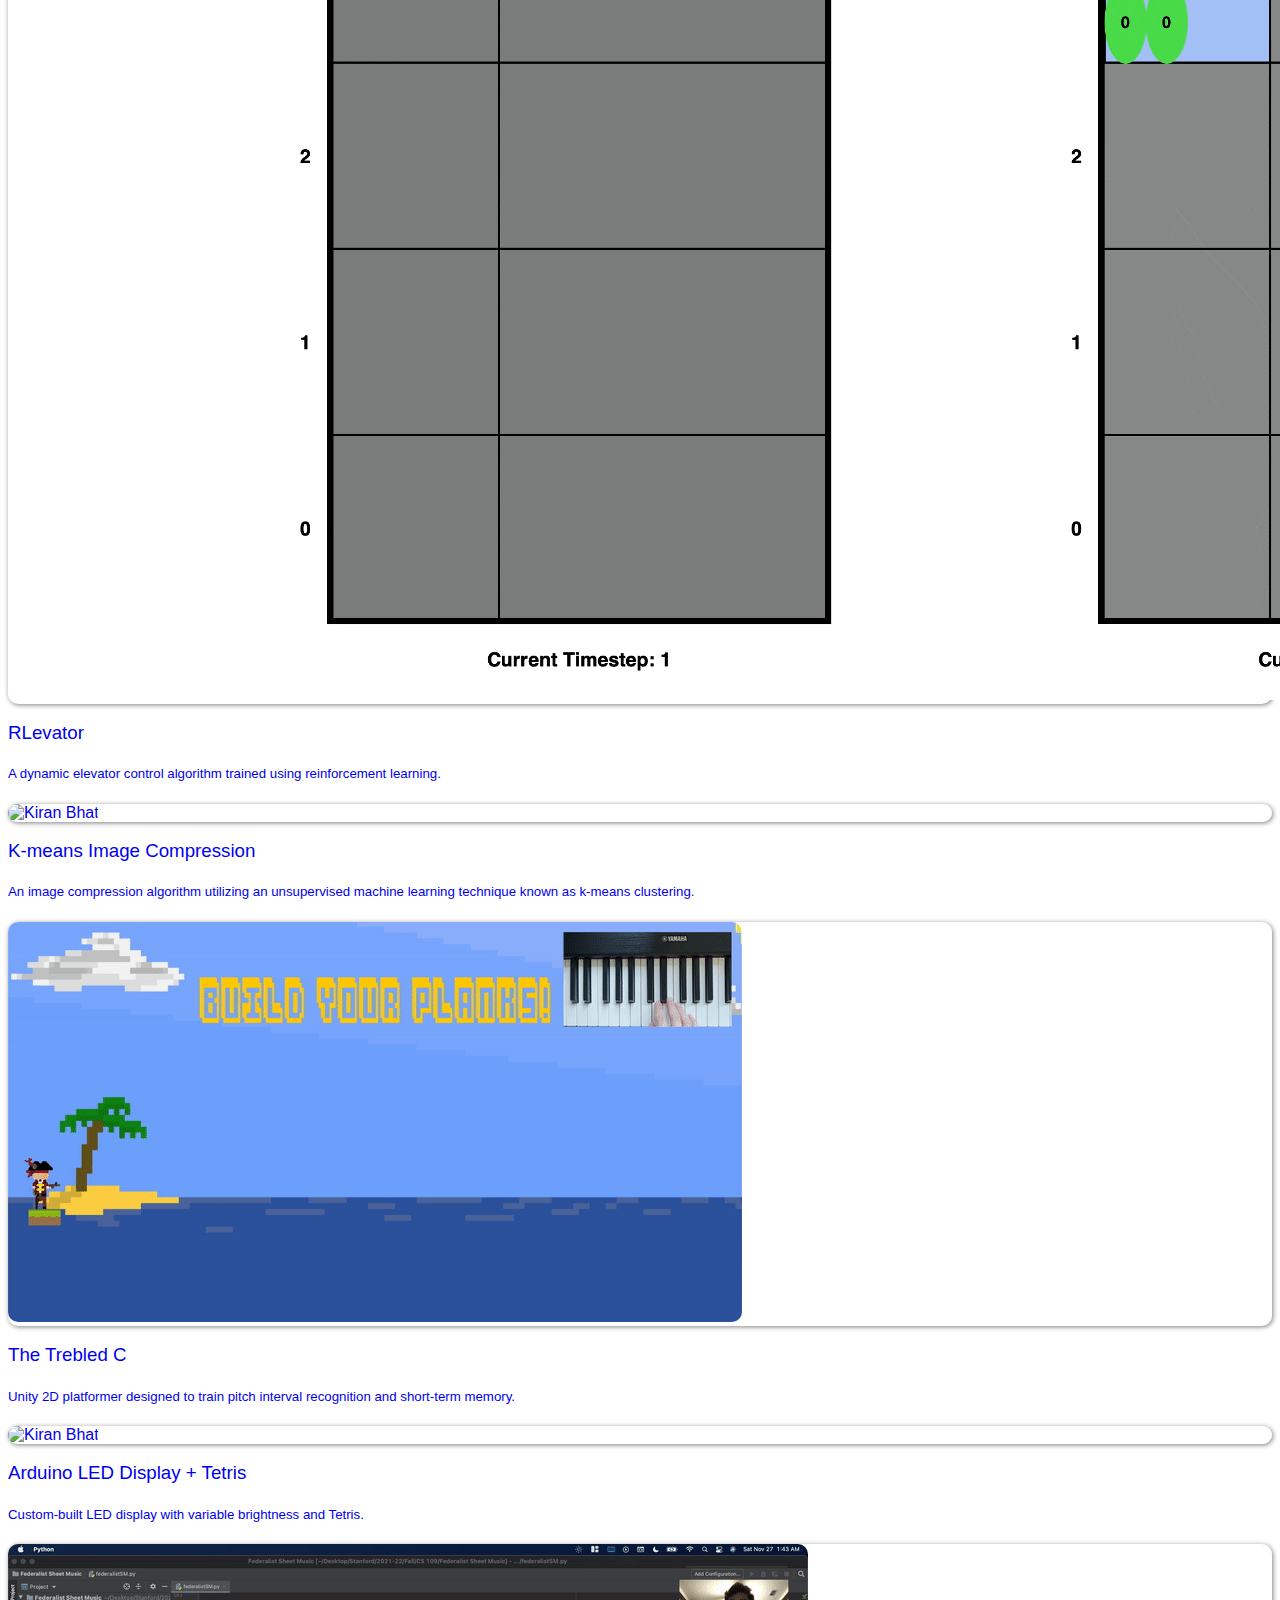
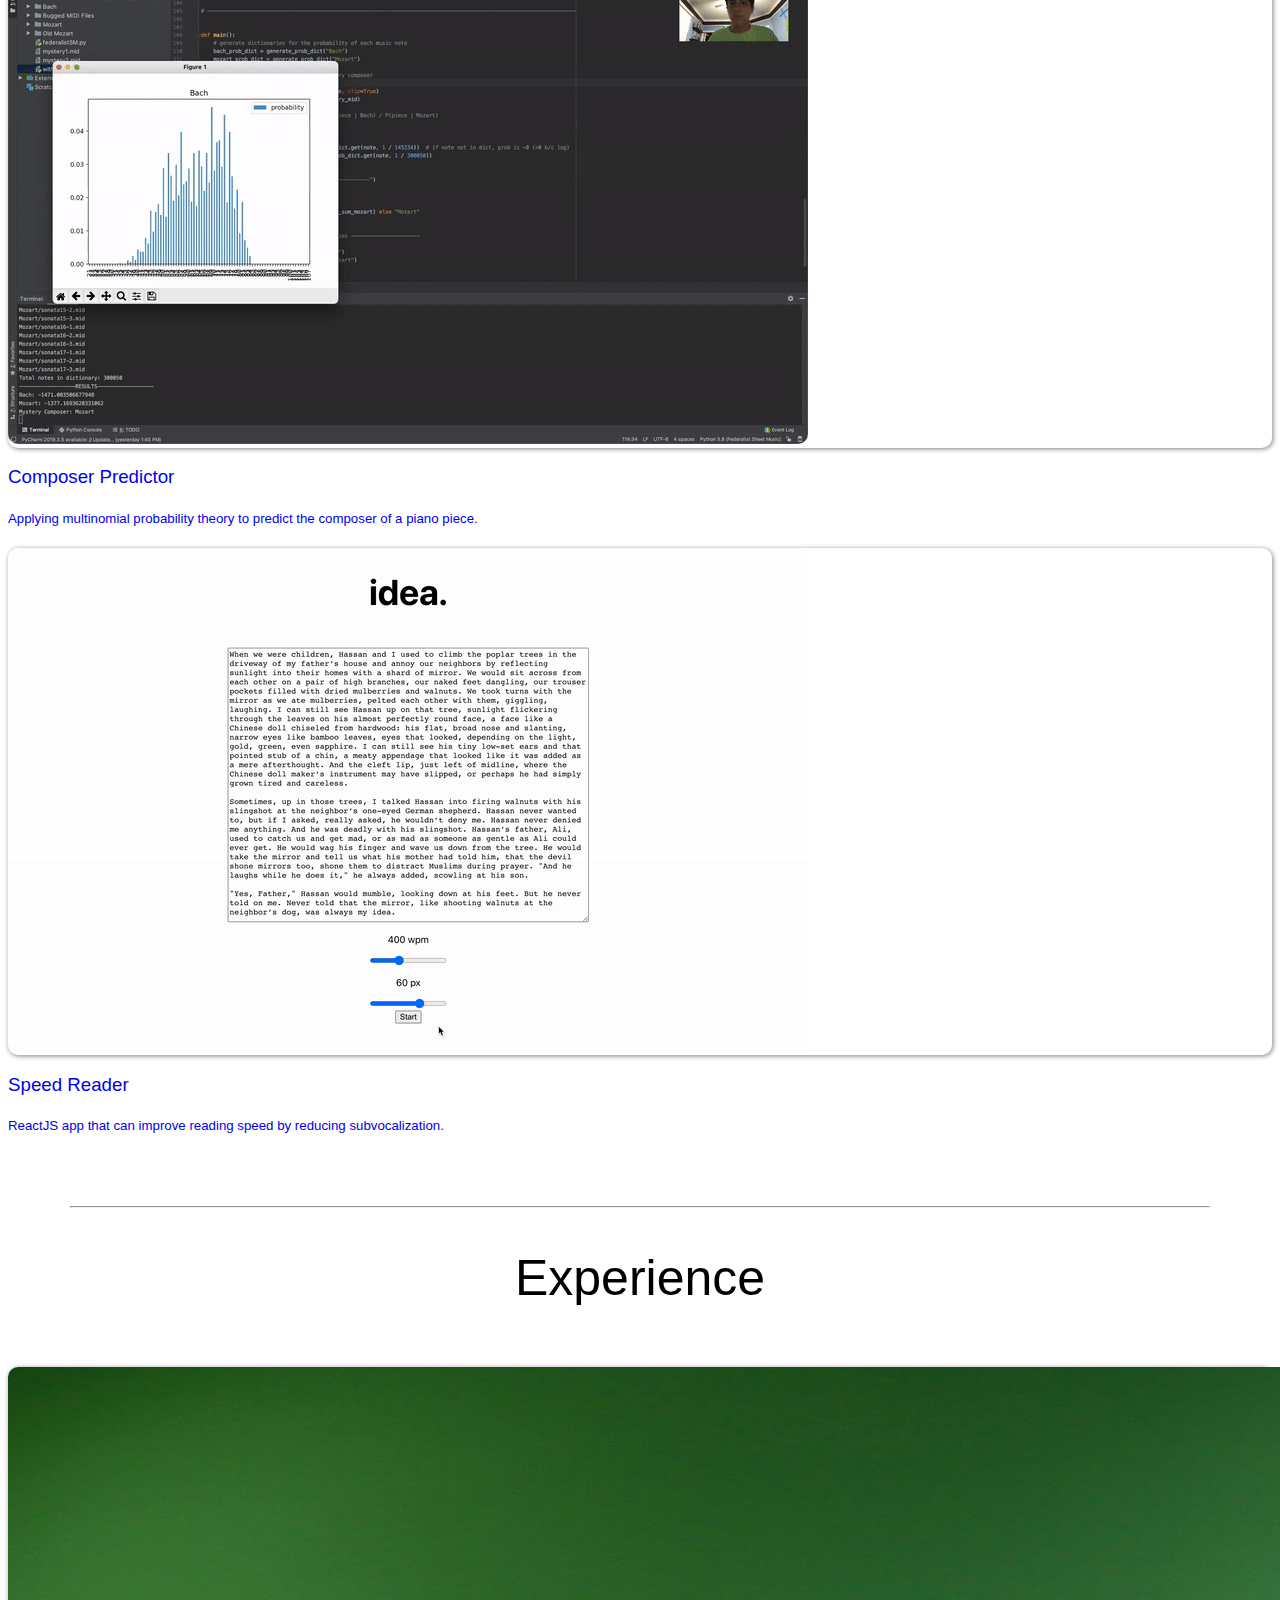
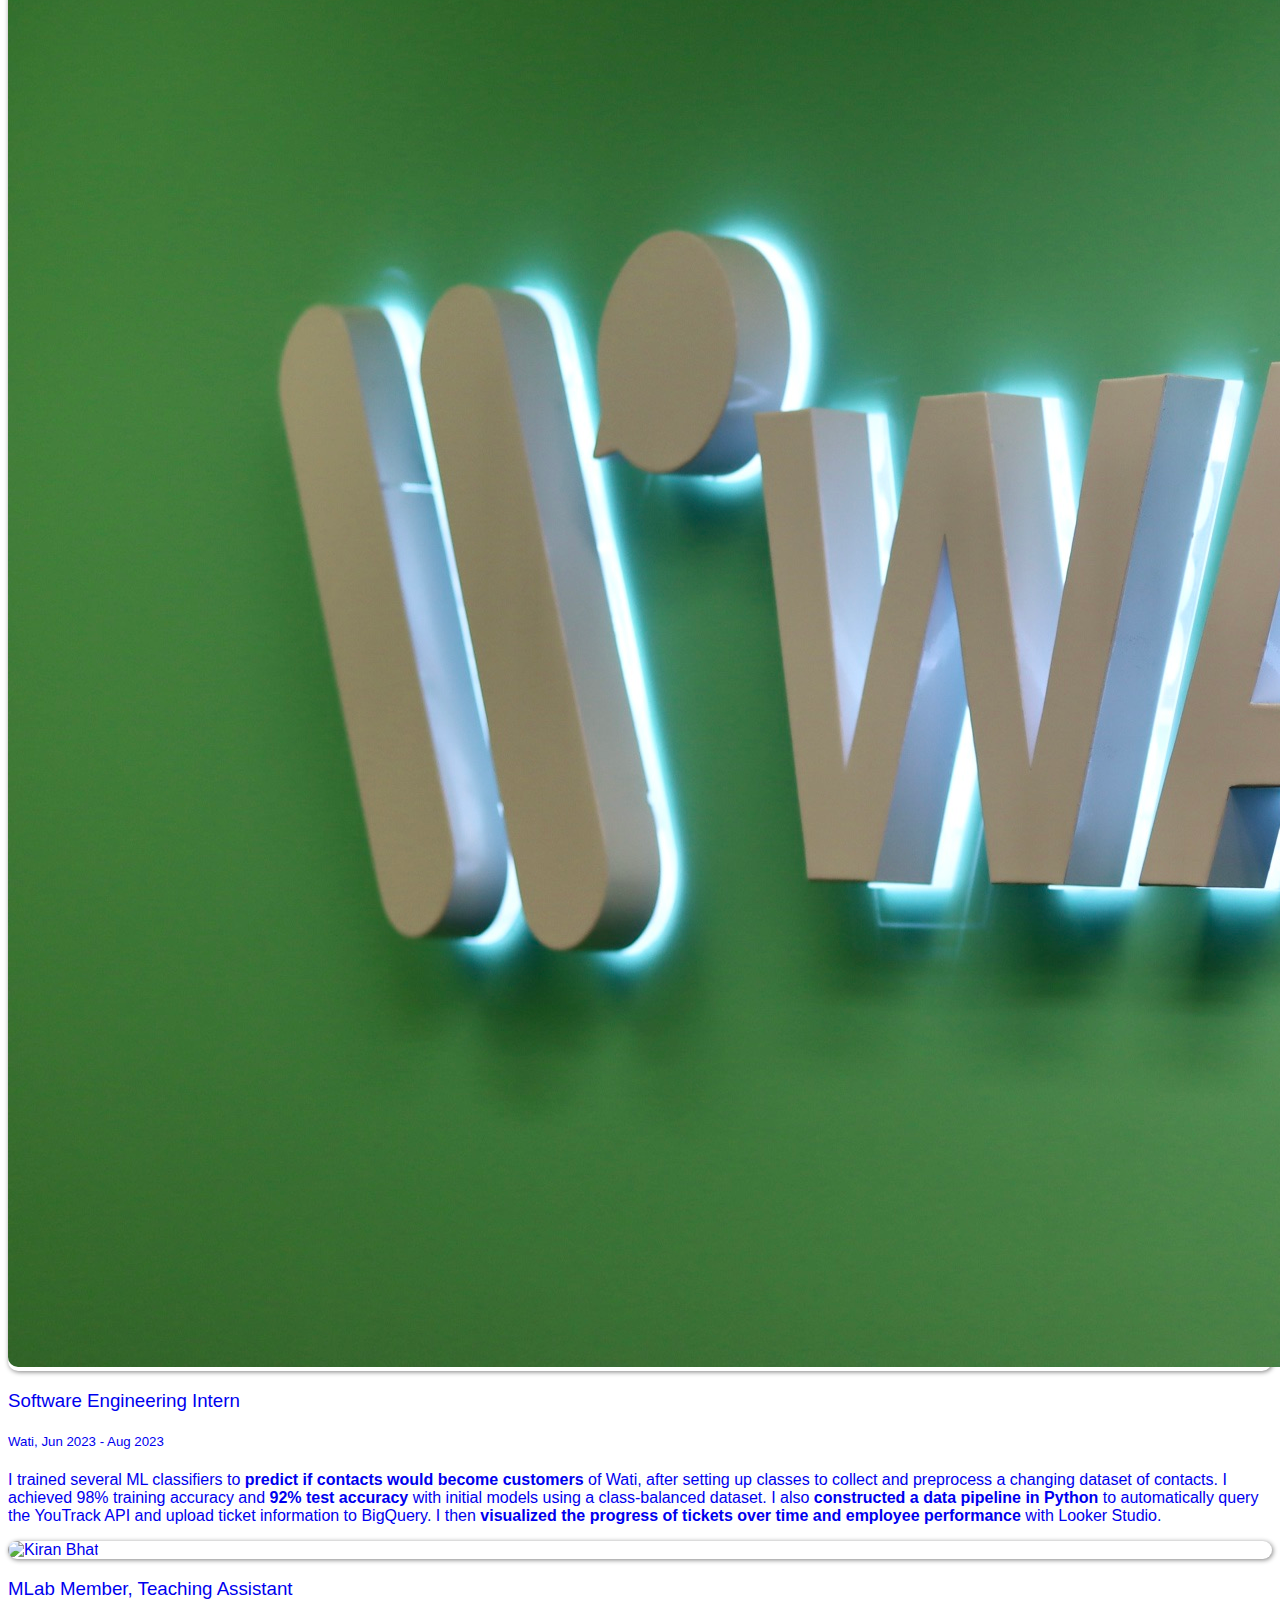
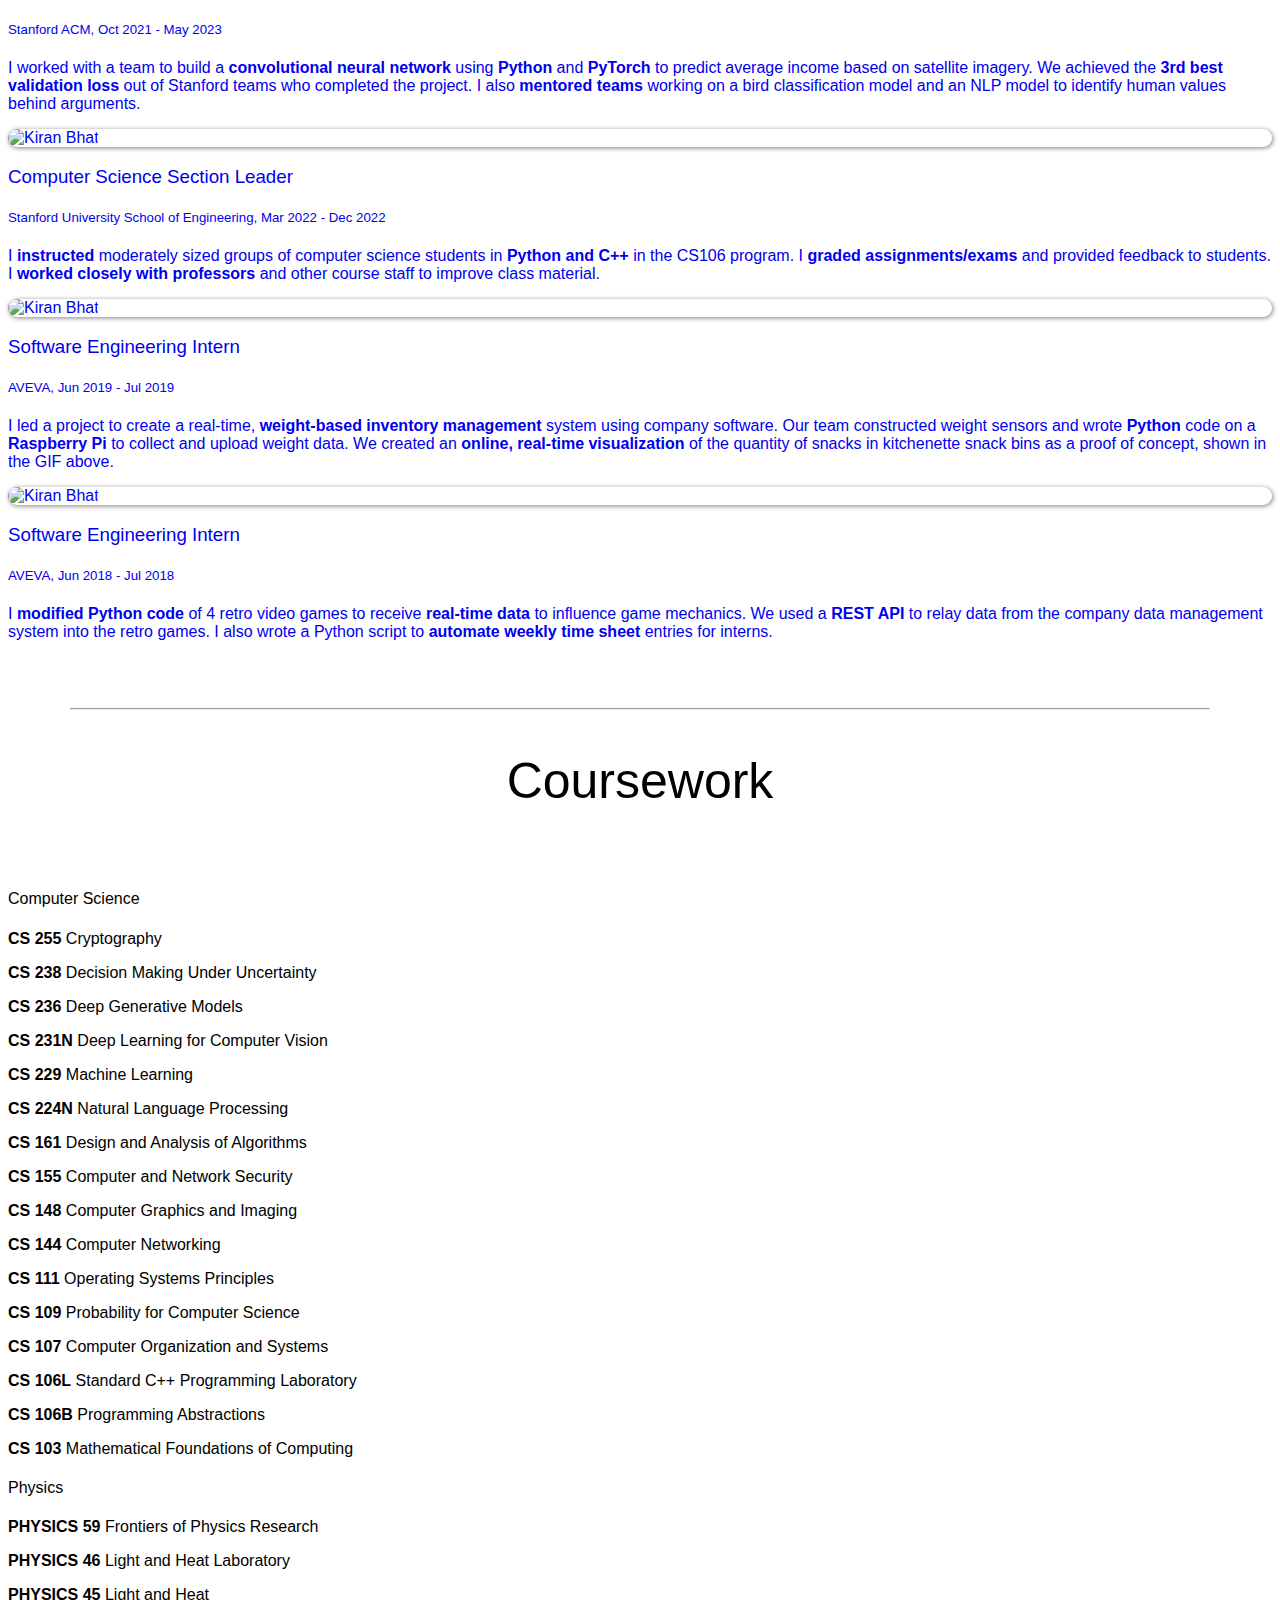
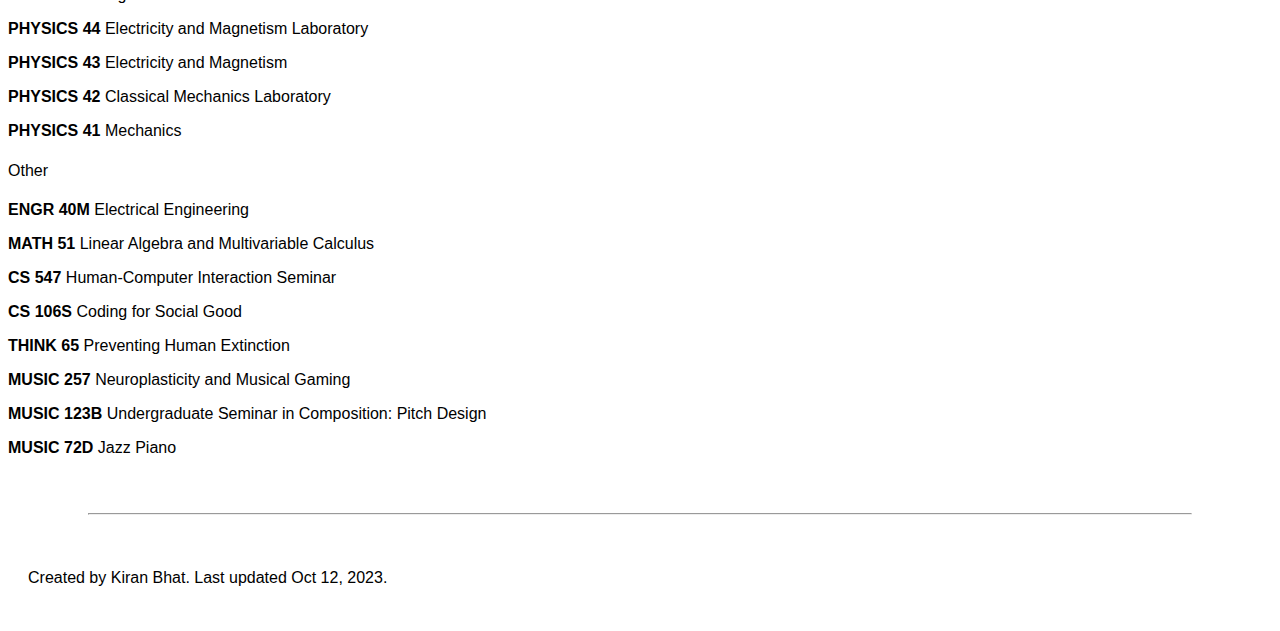
==== commit dcbafdf8: "moved and updated section leading experience" ====
--- a/index.html
+++ b/index.html
@@ -304,6 +304,12 @@
                   </p>
                 </div>
               </a>
+              
+            </div>
+
+
+            <!-- Right column -->
+            <div class="col-lg-6 col-md-6 col-sm-12 mx-auto">
 
               <!-- Section Leading -->
               <a href="https://cs198.stanford.edu/cs198/" target="_blank" class="card mb-4 text-bg-light">
@@ -311,21 +317,15 @@
                   <img src="img/gifs/SectionLeading.gif" class="img-fluid" alt="Kiran Bhat">
                 </div>
                 <div class="card-body">
-                  <h3 class="card-title">Computer Science Teaching Assistant</h3>
+                  <h3 class="card-title">Computer Science Section Leader</h3>
                   <h5 class="card-subtitle mb-3 text-muted">
                     Stanford University School of Engineering, Mar 2022 - Dec 2022
                   </h5>
                   <p class="card-text">
-                    I <b>instructed</b> moderately sized groups of computer science students in the CS106 program. I <b>graded assignments/exams</b> and provided feedback to students. I <b>worked closely with professors</b> and other course staff to improve class material.
+                    I <b>instructed</b> moderately sized groups of computer science students in <b>Python and C++</b> in the CS106 program. I <b>graded assignments/exams</b> and provided feedback to students. I <b>worked closely with professors</b> and other course staff to improve class material.
                   </p>
                 </div>
               </a>
-              
-            </div>
-
-
-            <!-- Right column -->
-            <div class="col-lg-6 col-md-6 col-sm-12 mx-auto">
               
               <!-- AVEVA 2019  -->
               <a href="https://www.osisoft.com/" target="_blank" class="card mb-4 text-bg-light">
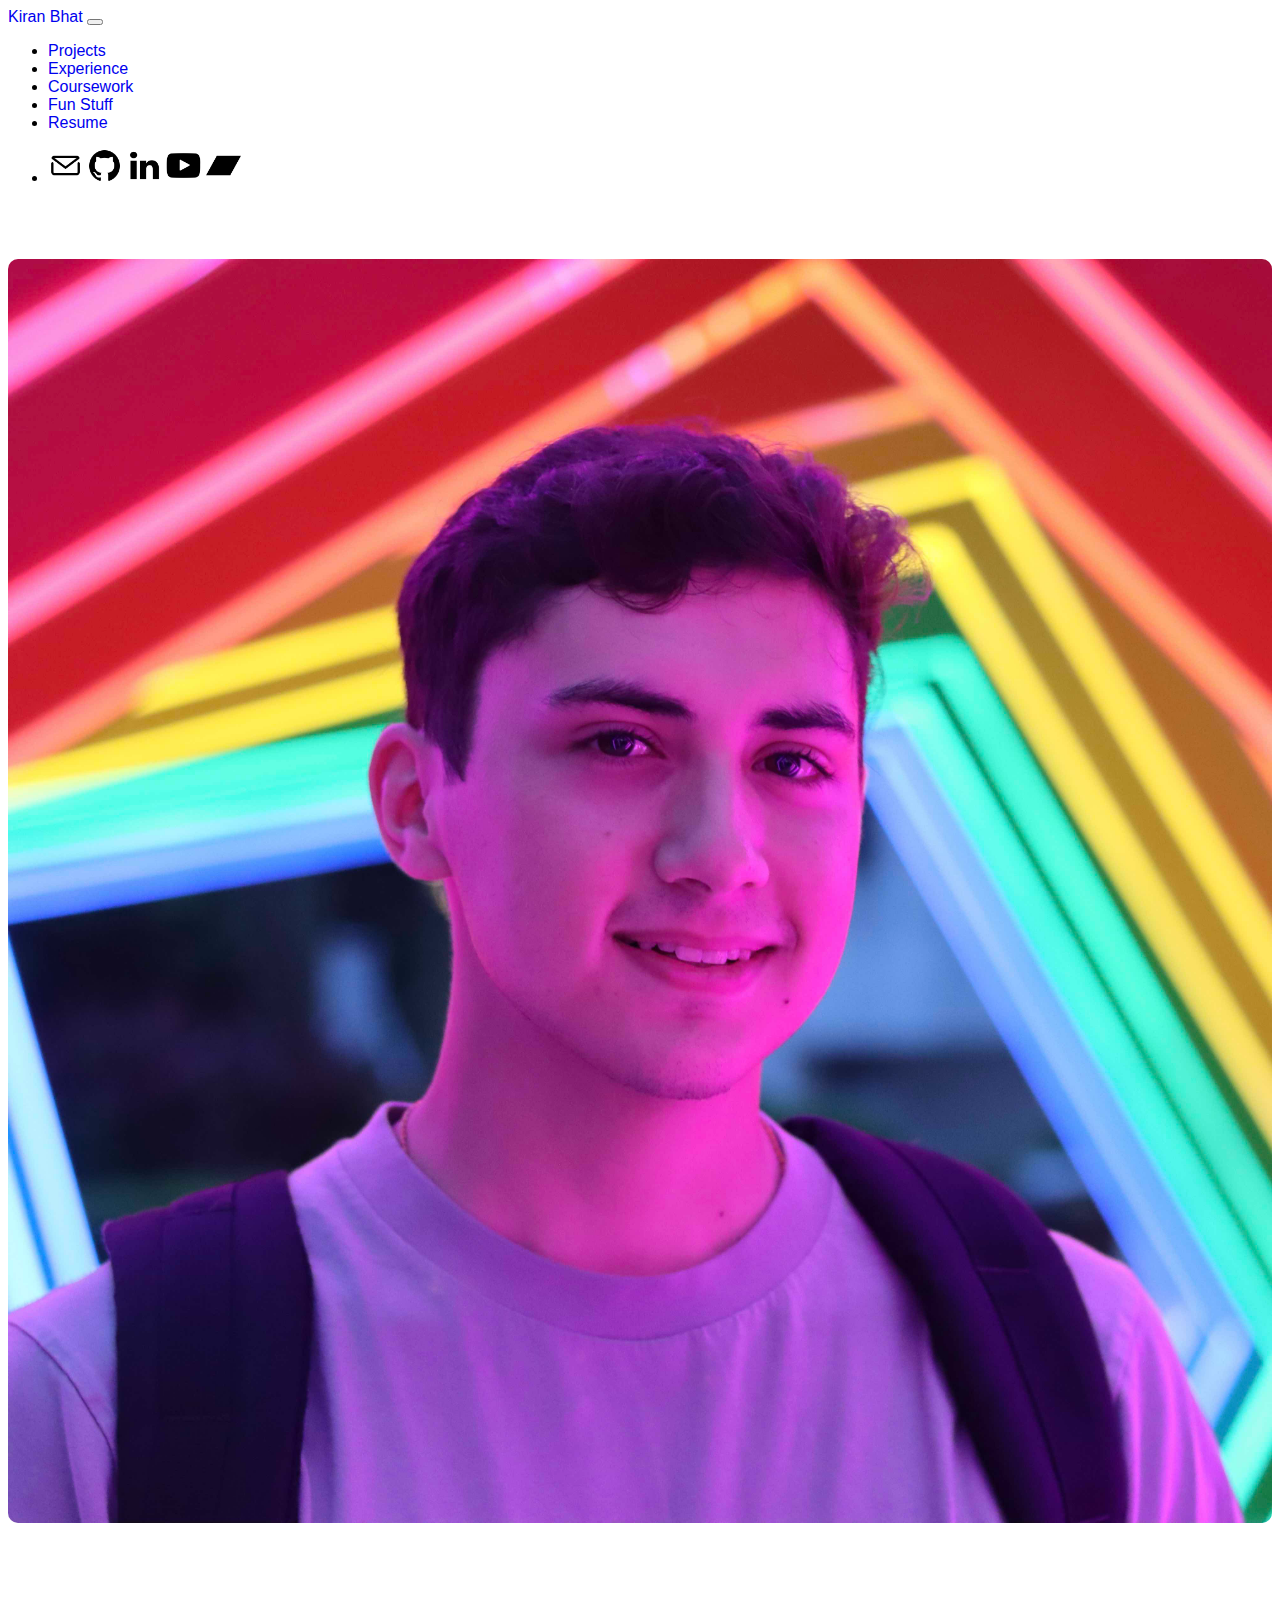
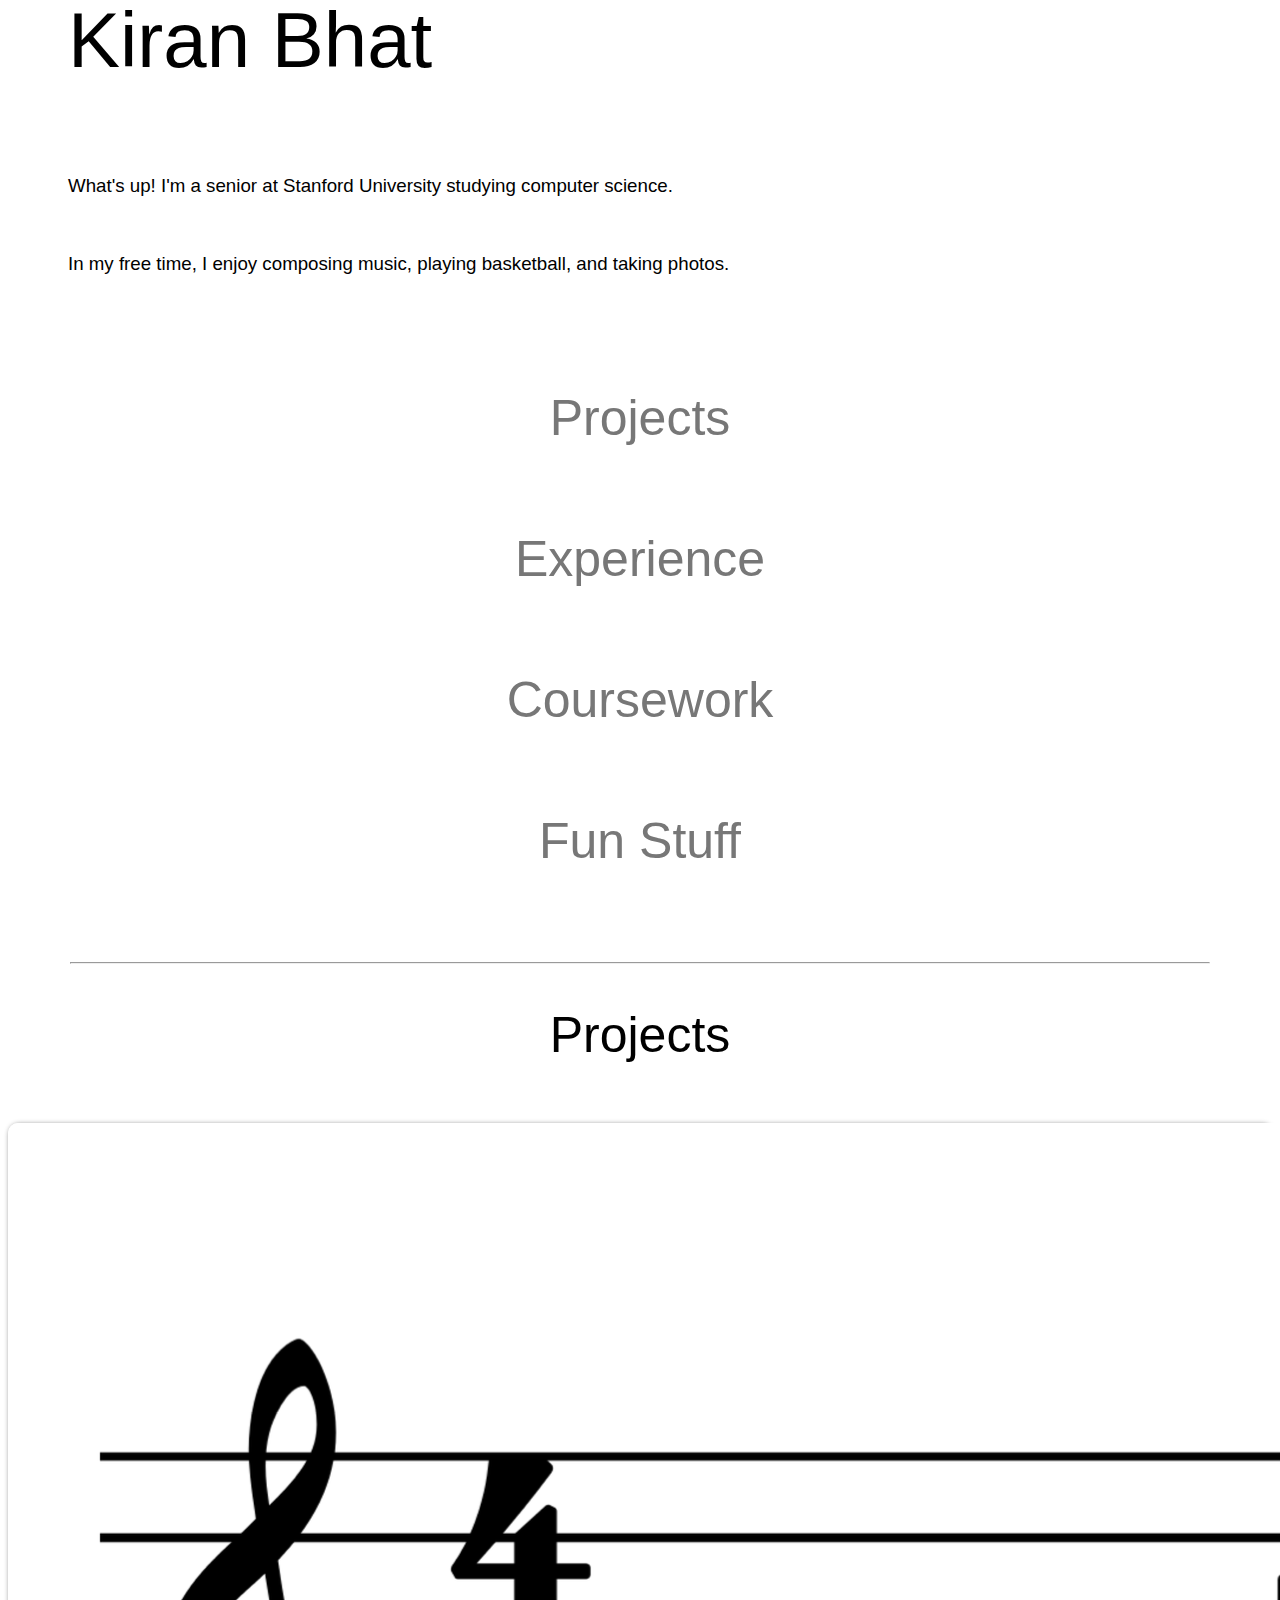
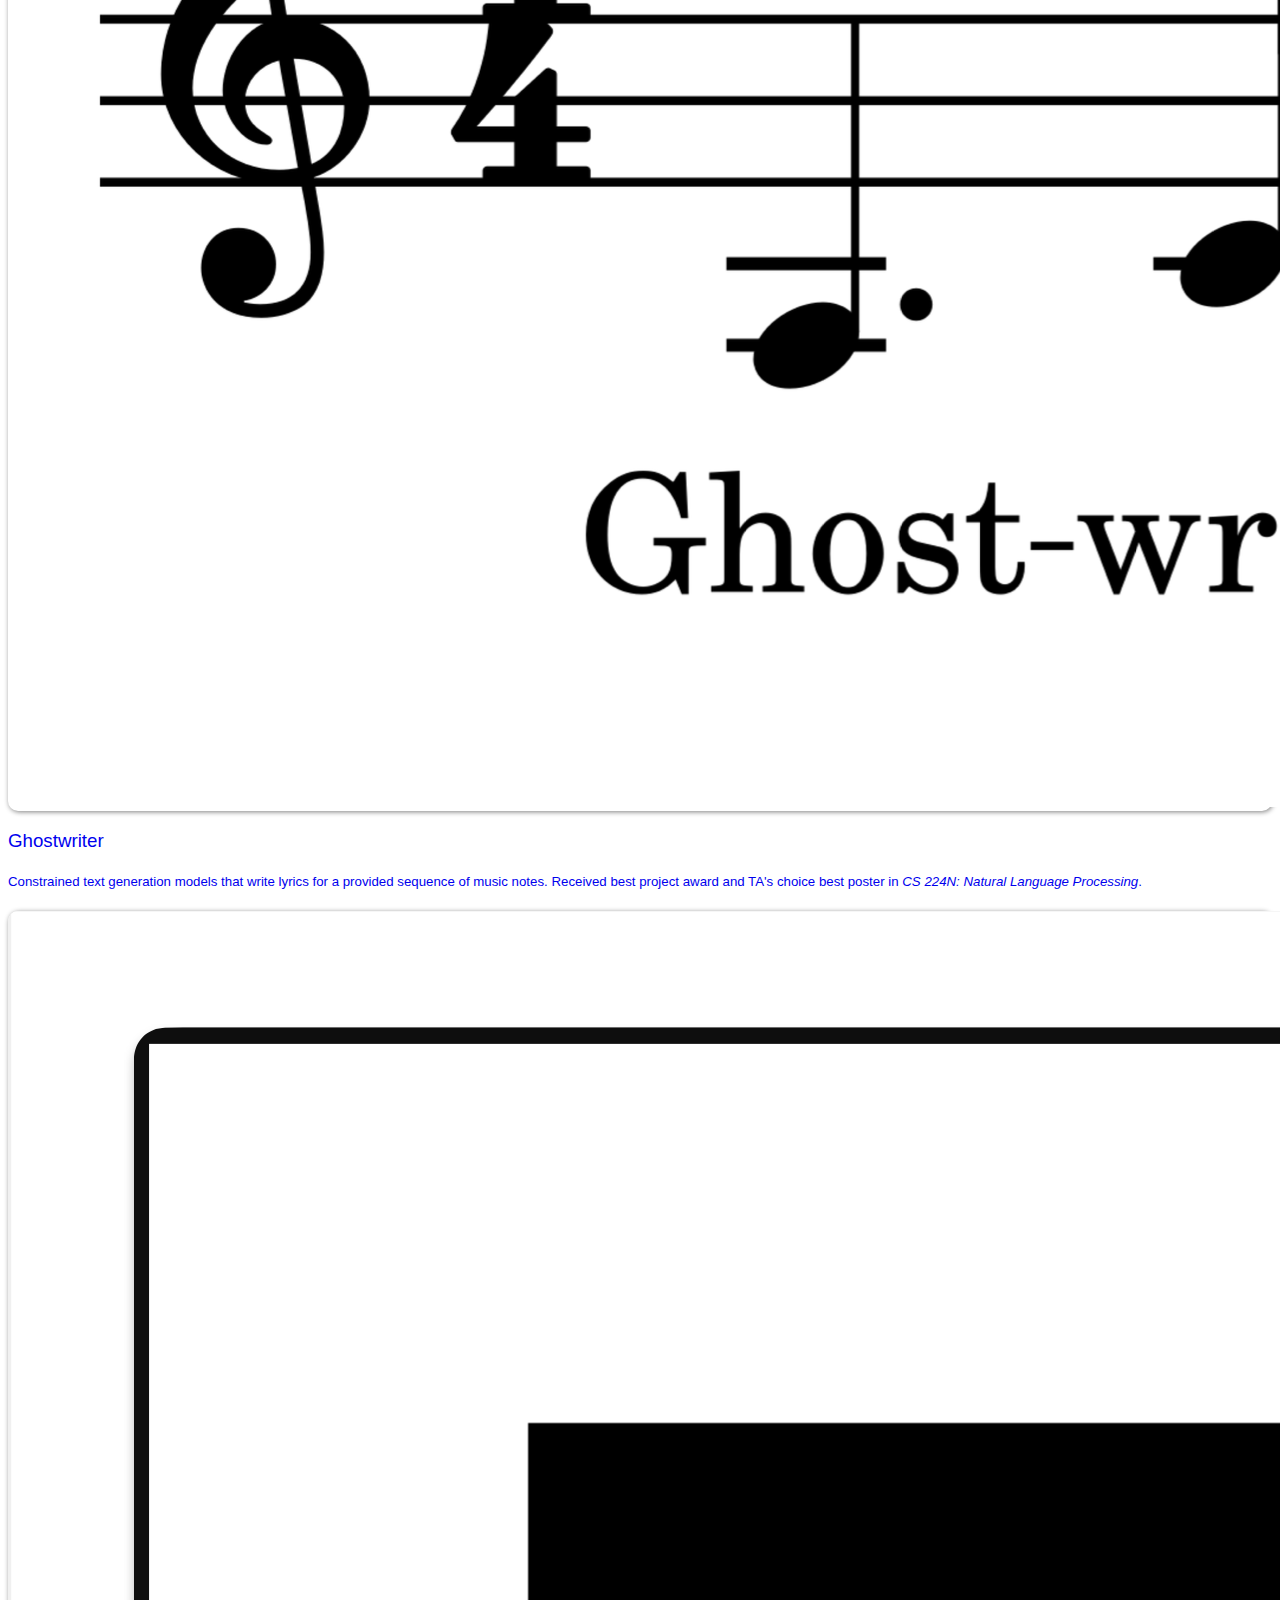
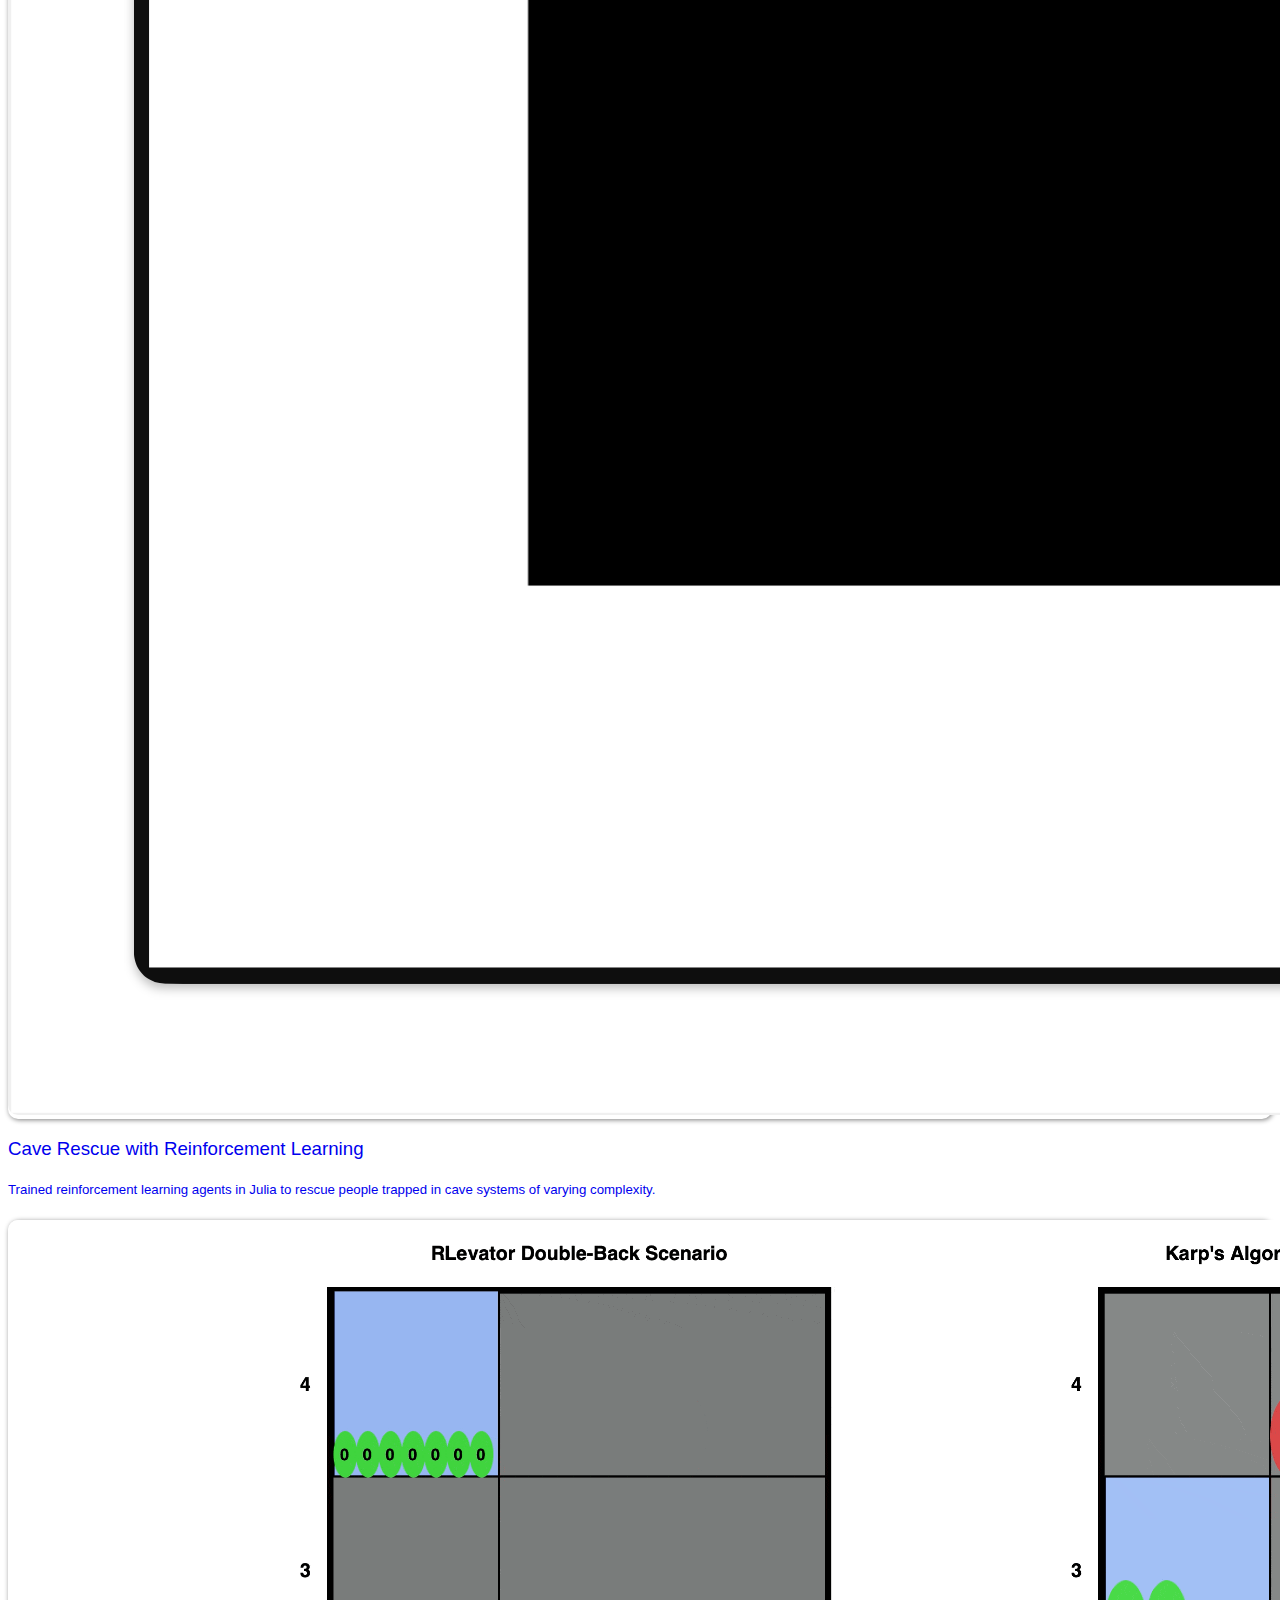
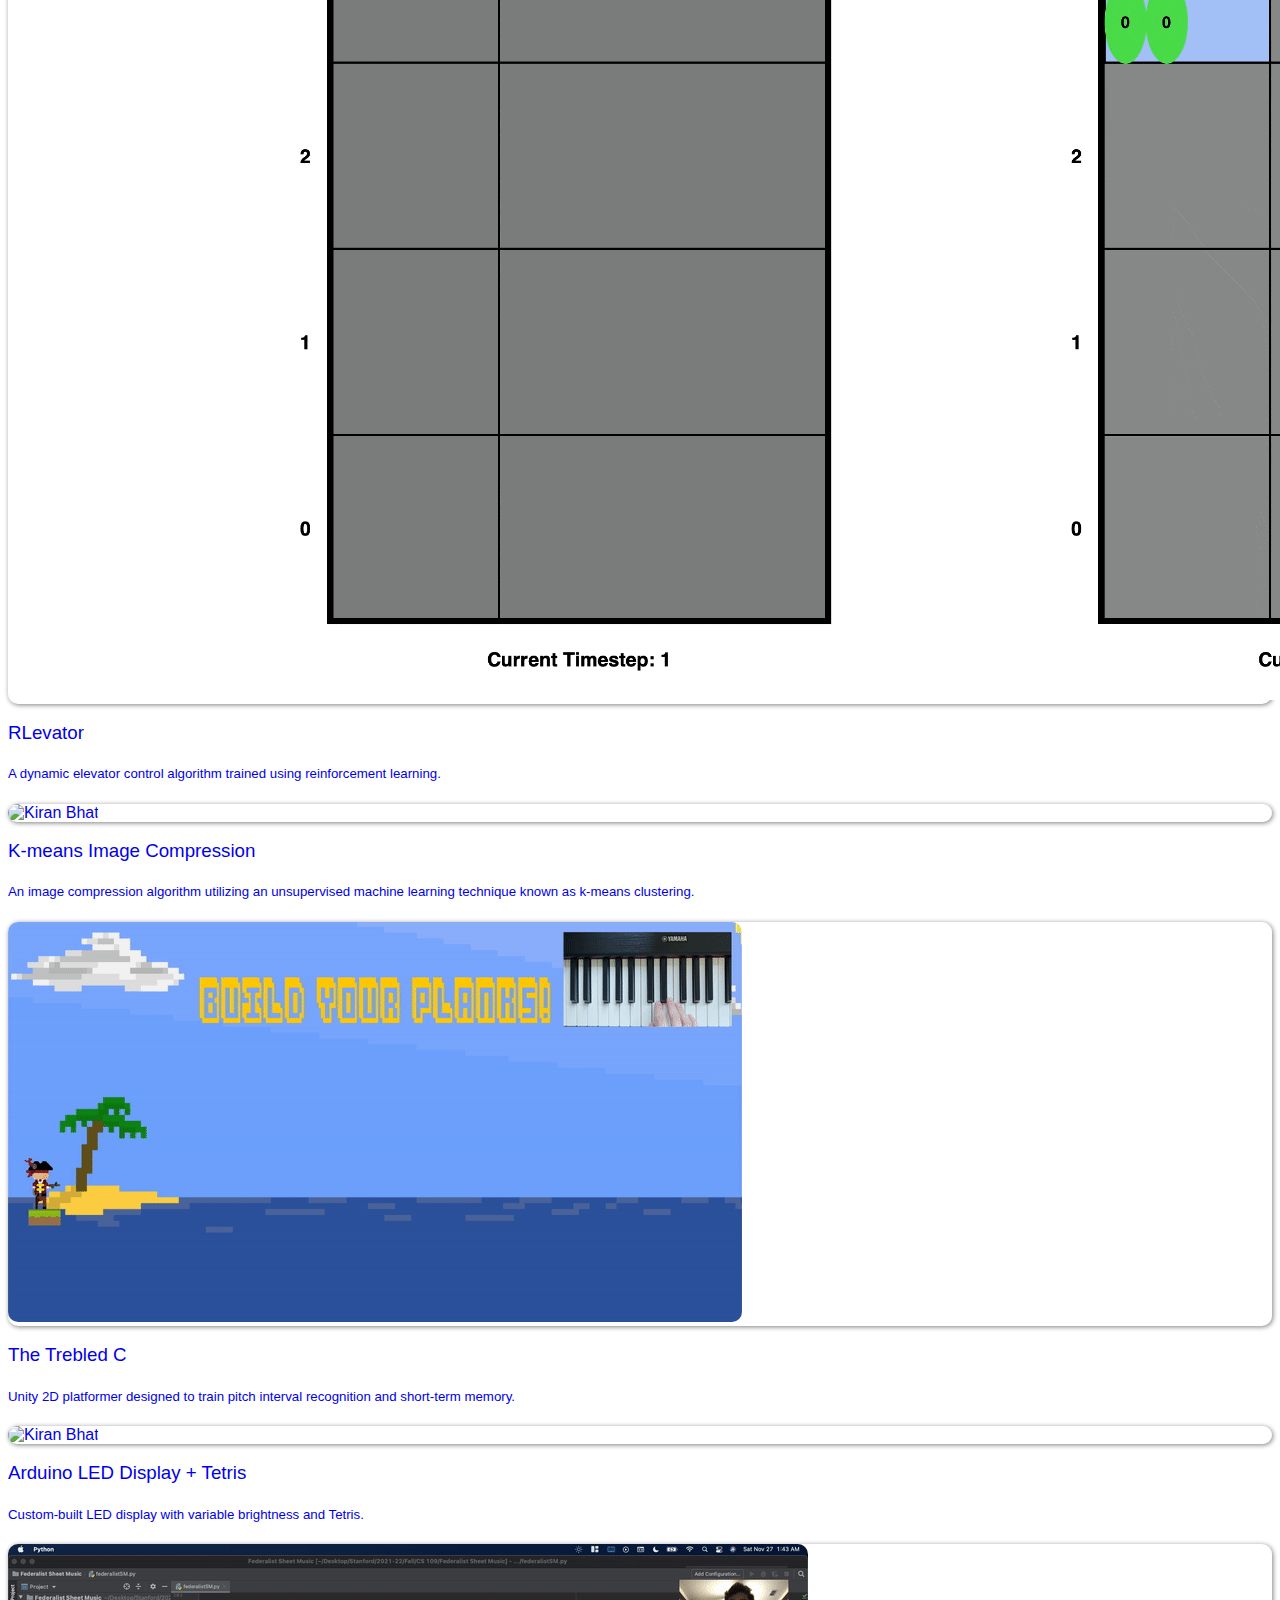
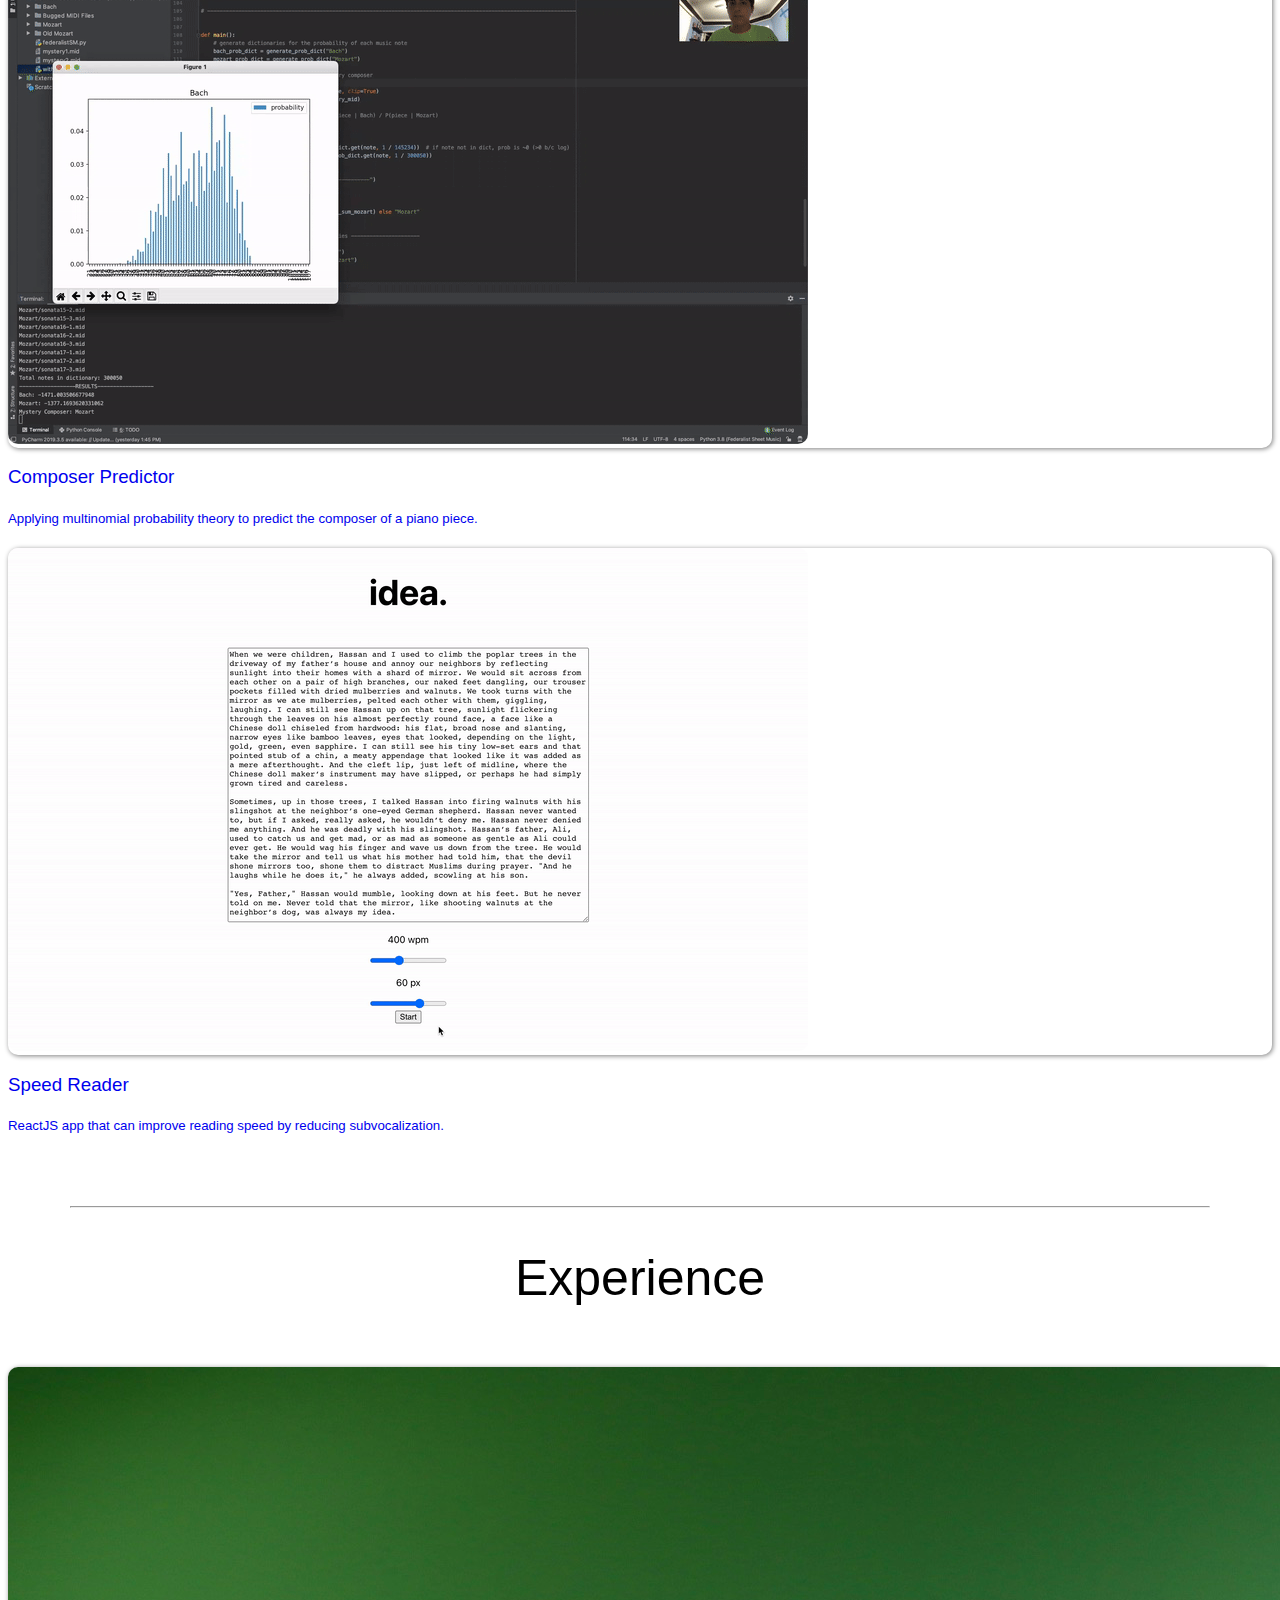
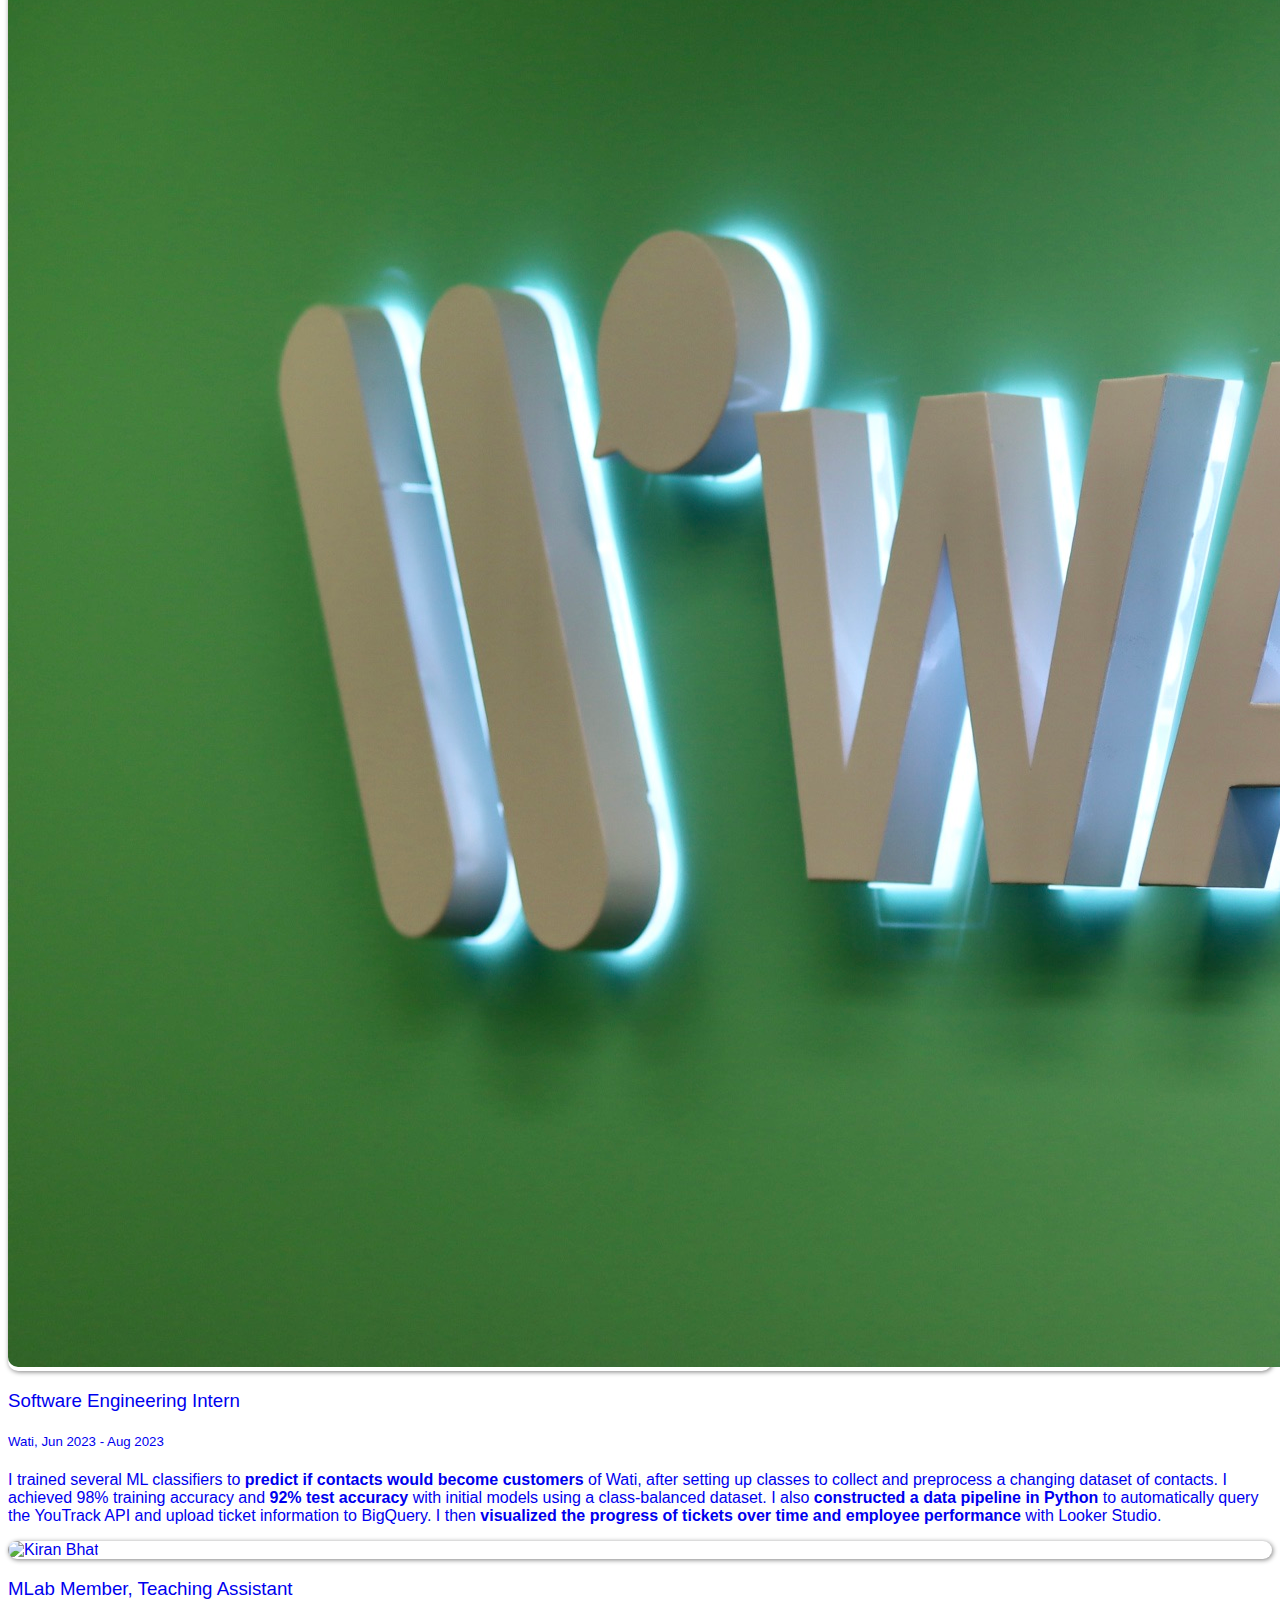
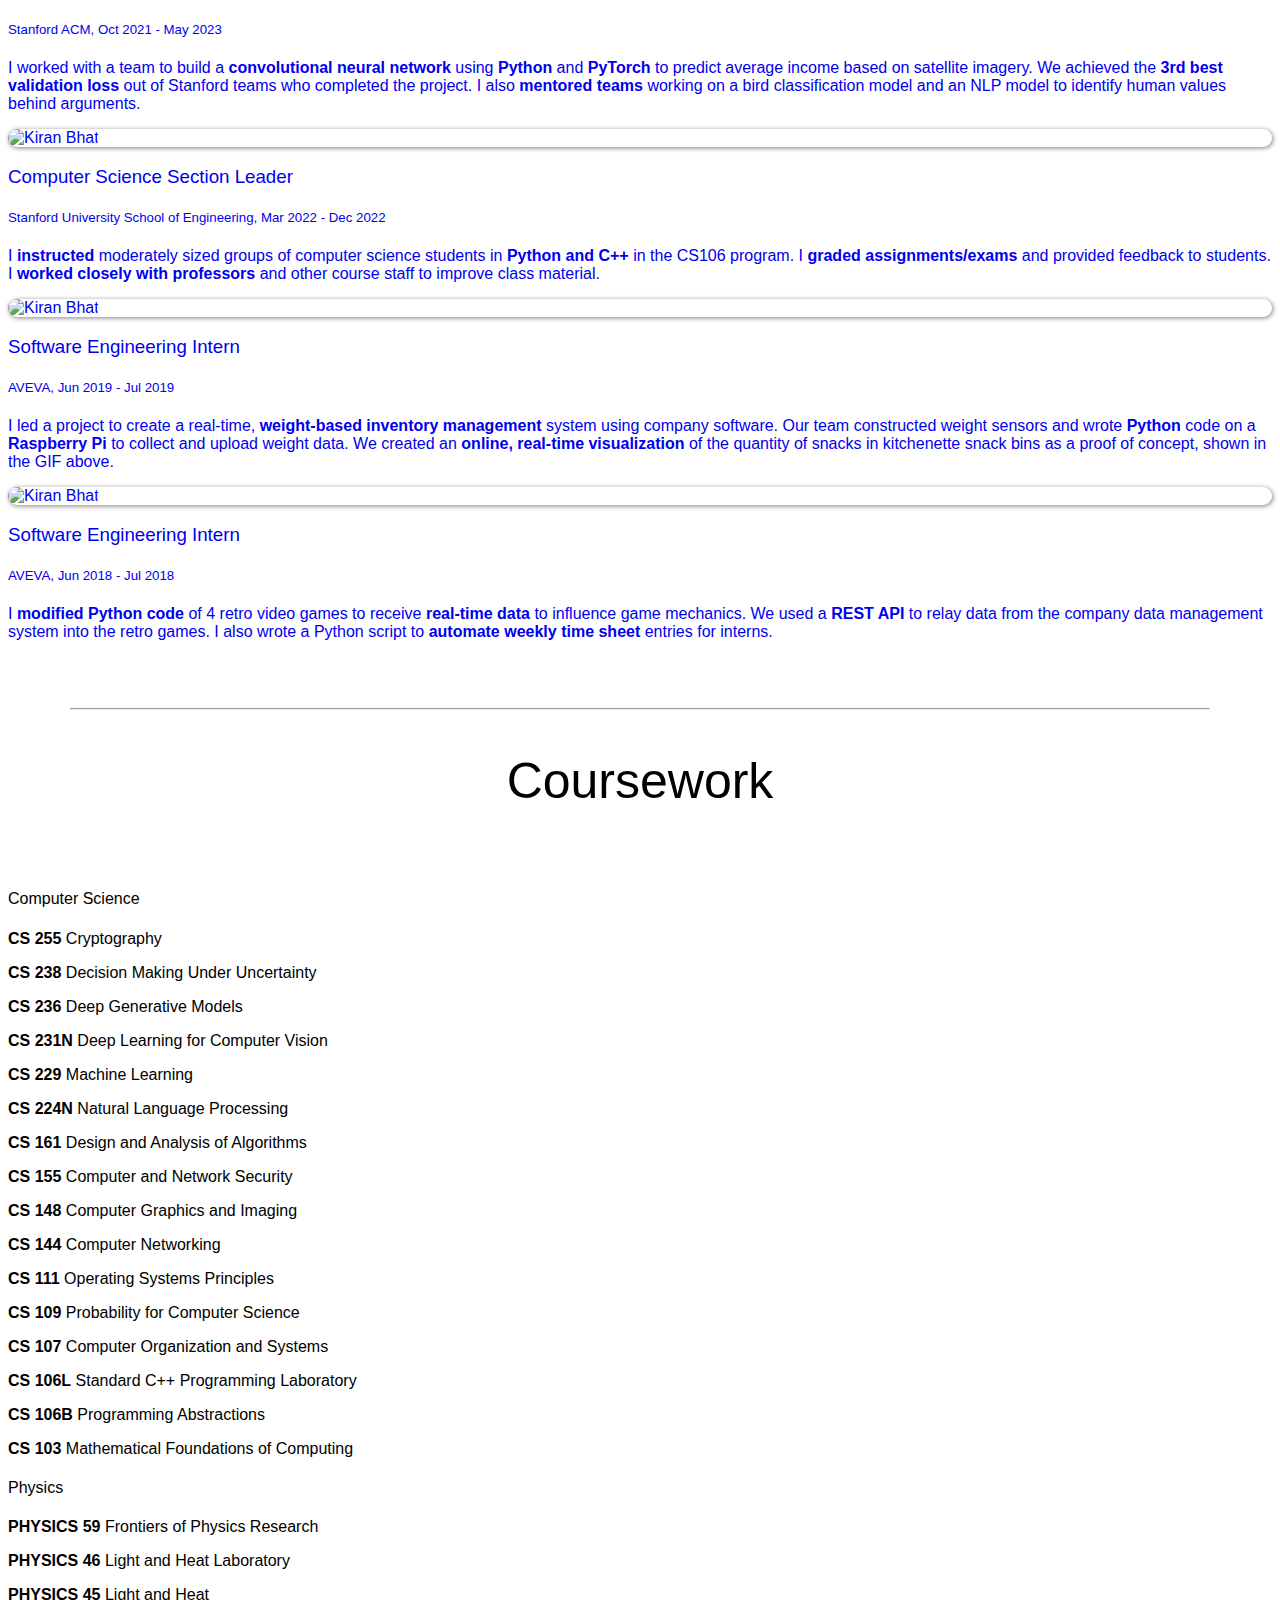
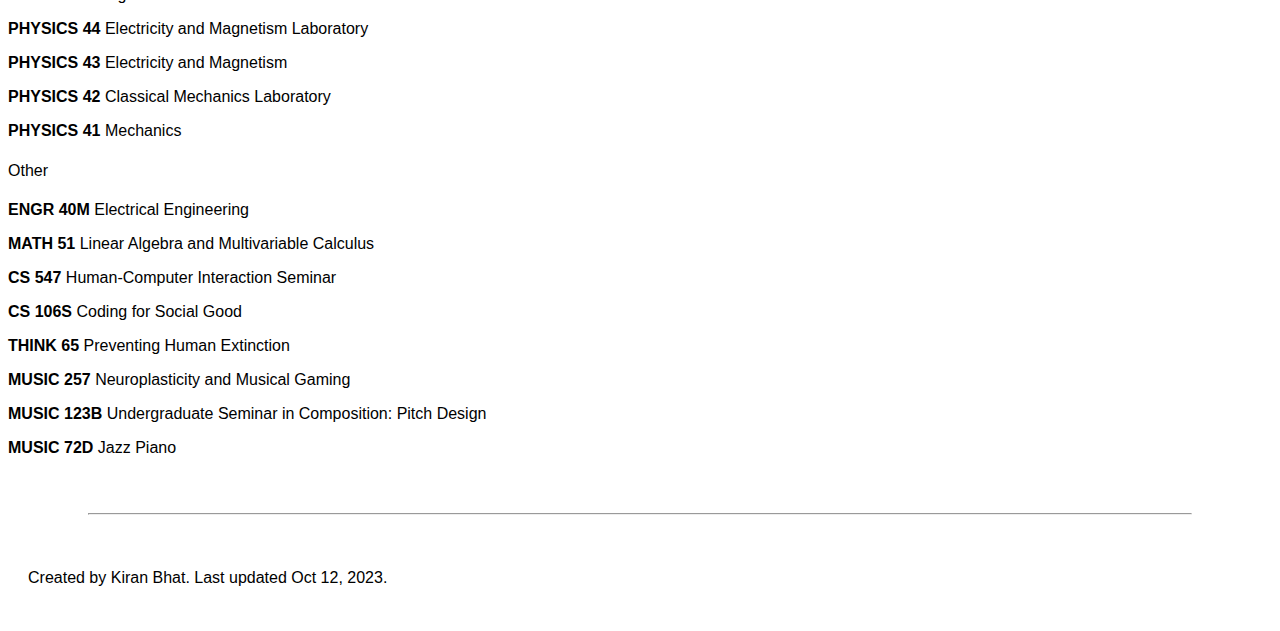
==== commit 2508c137: "switched portrait to lower res to speed up loading" ====
--- a/index.html
+++ b/index.html
@@ -85,7 +85,7 @@
         <div class="row g-0">
           <!-- About image -->
           <div class="col-lg-6 col-md-12 col-sm-12" id="about_image" style="text-align: center">
-            <img src="img/photos/Portrait.JPG" class="img-fluid" alt="Kiran Bhat">
+            <img src="img/photos/Portrait.jpeg" class="img-fluid" alt="Kiran Bhat">
           </div>
 
           <!-- About text -->
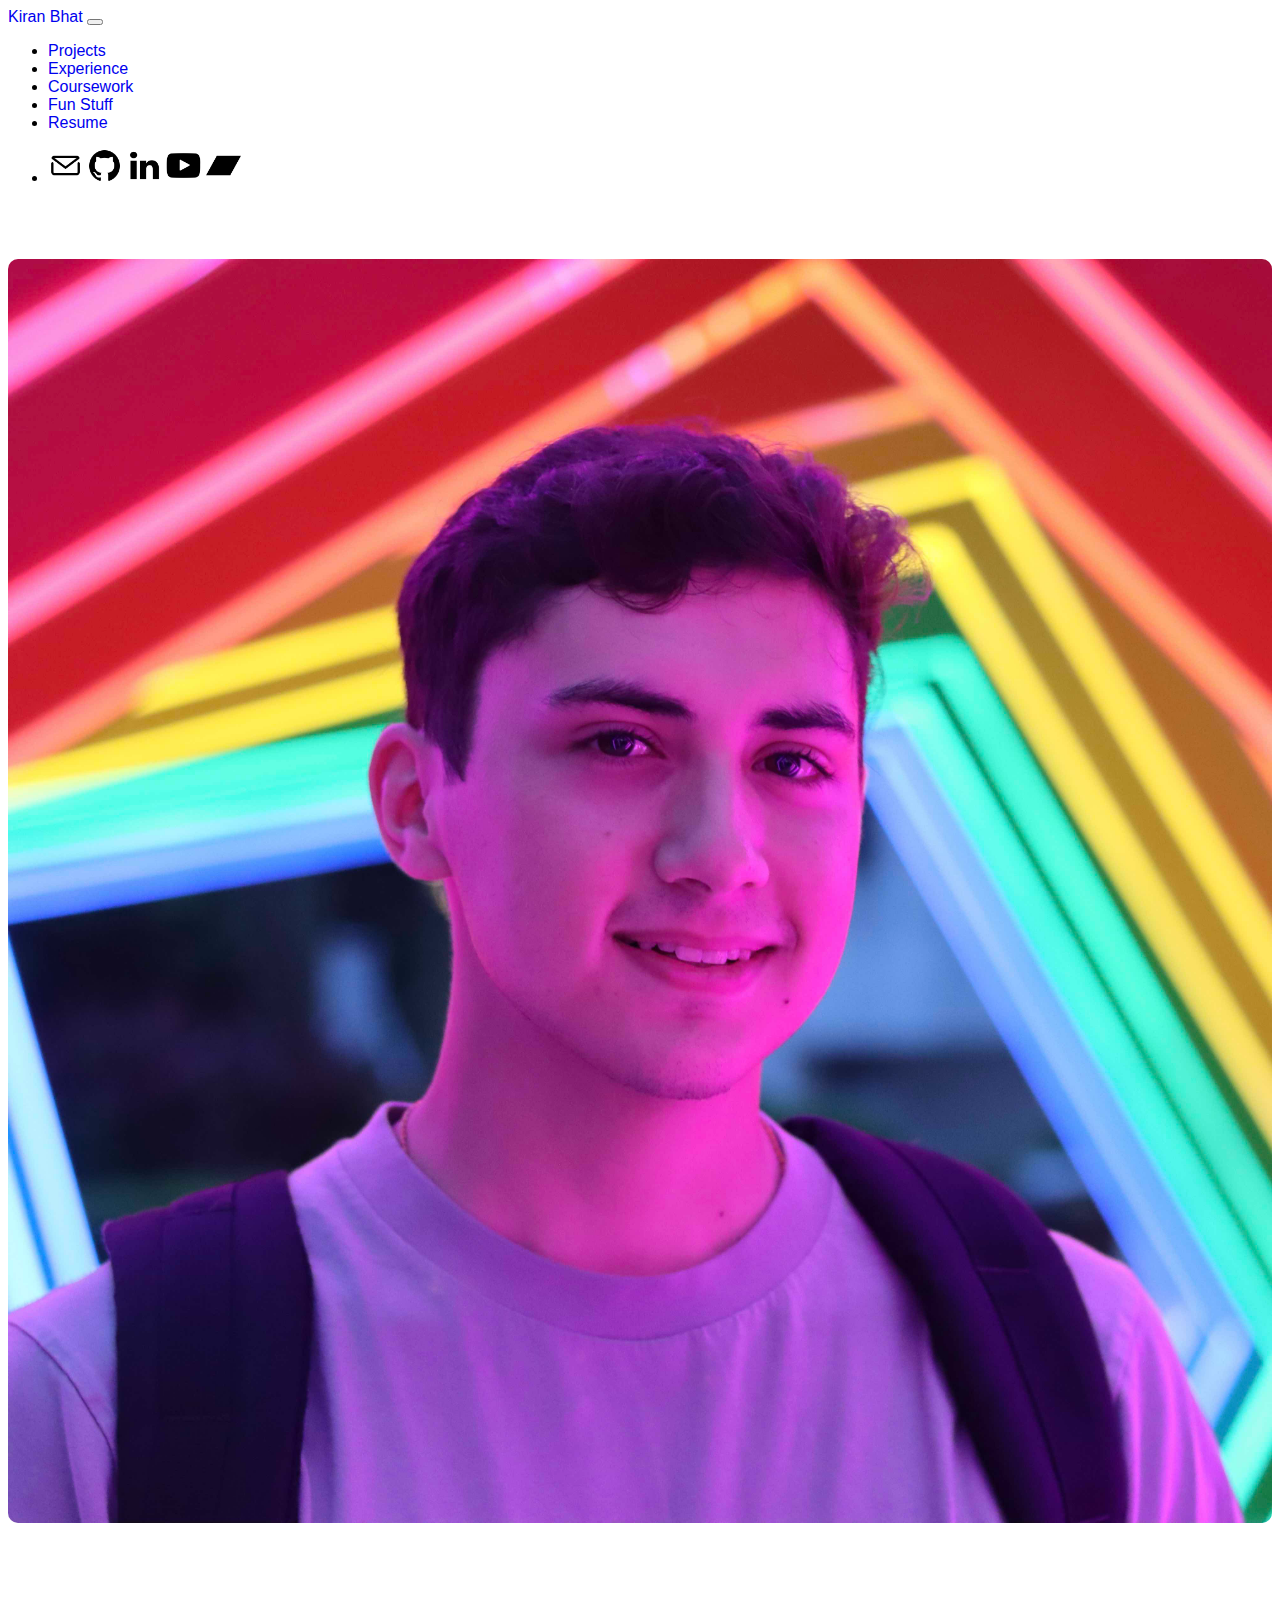
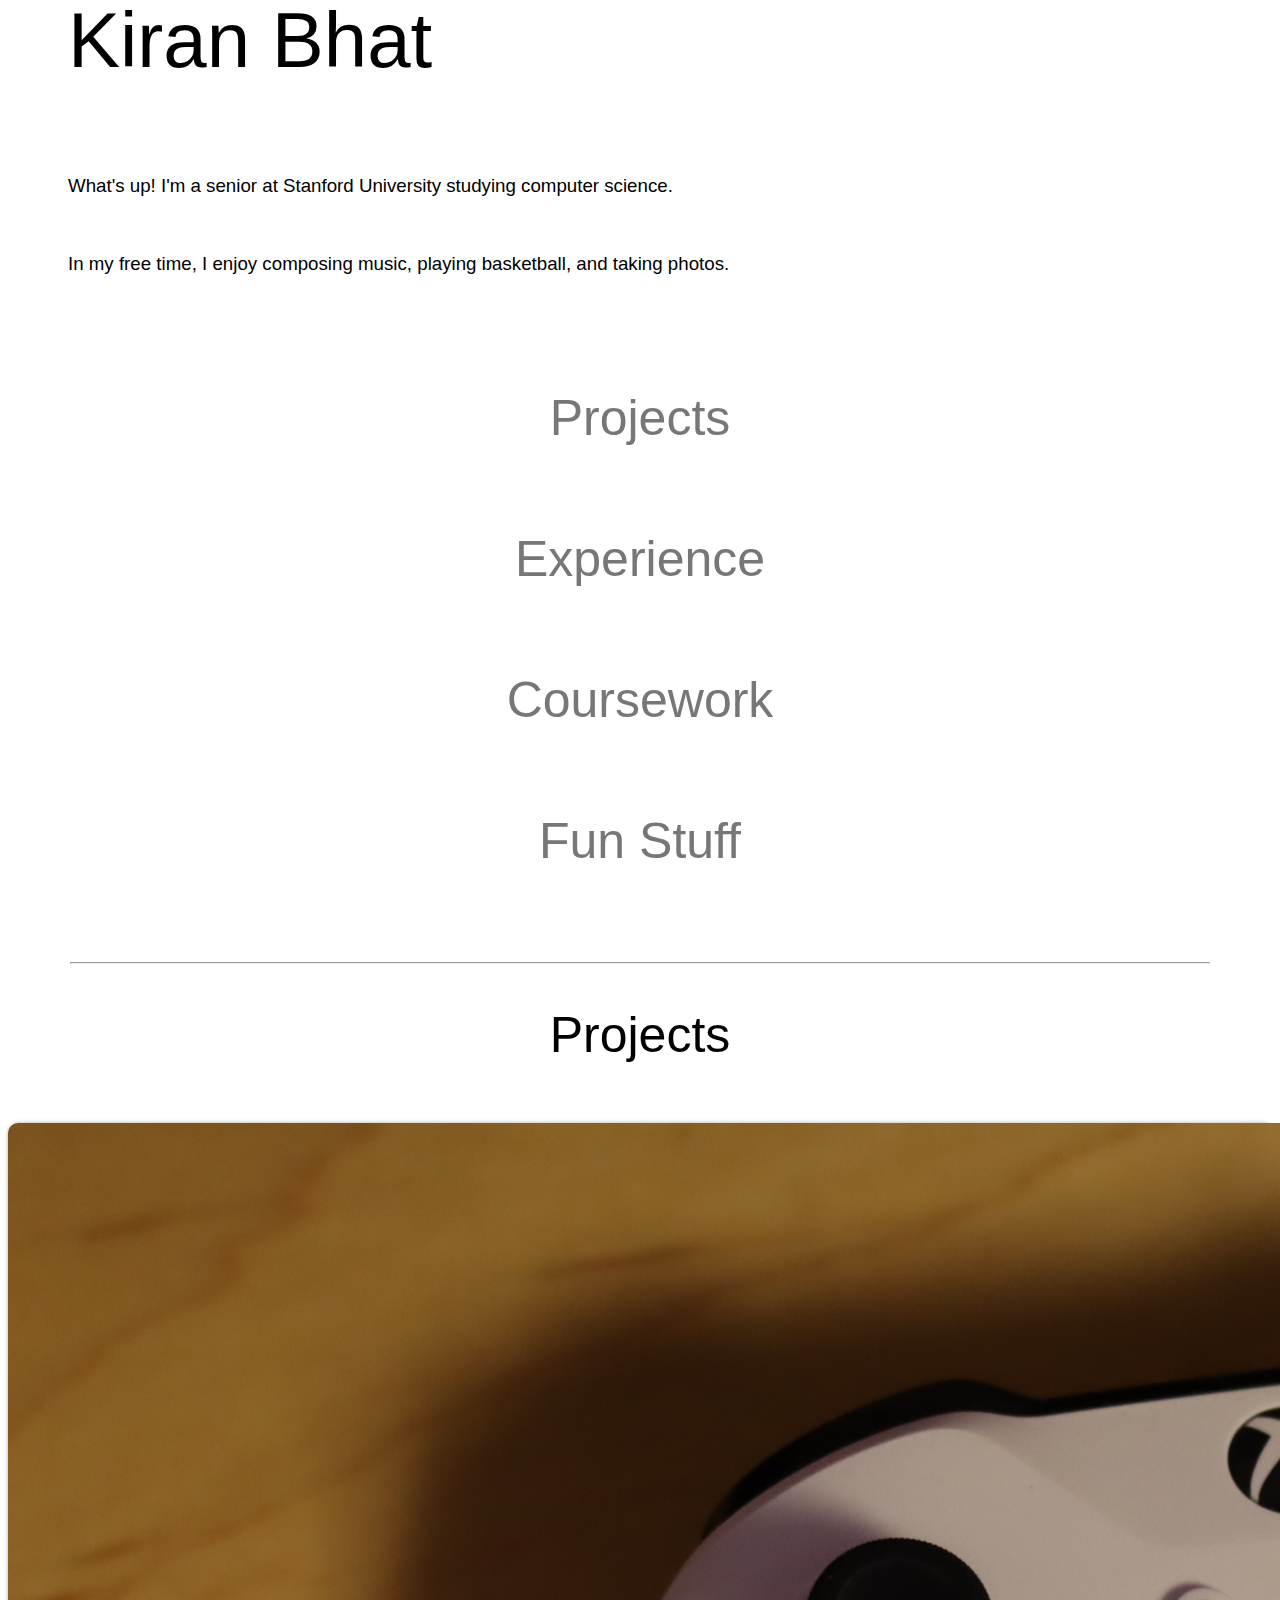
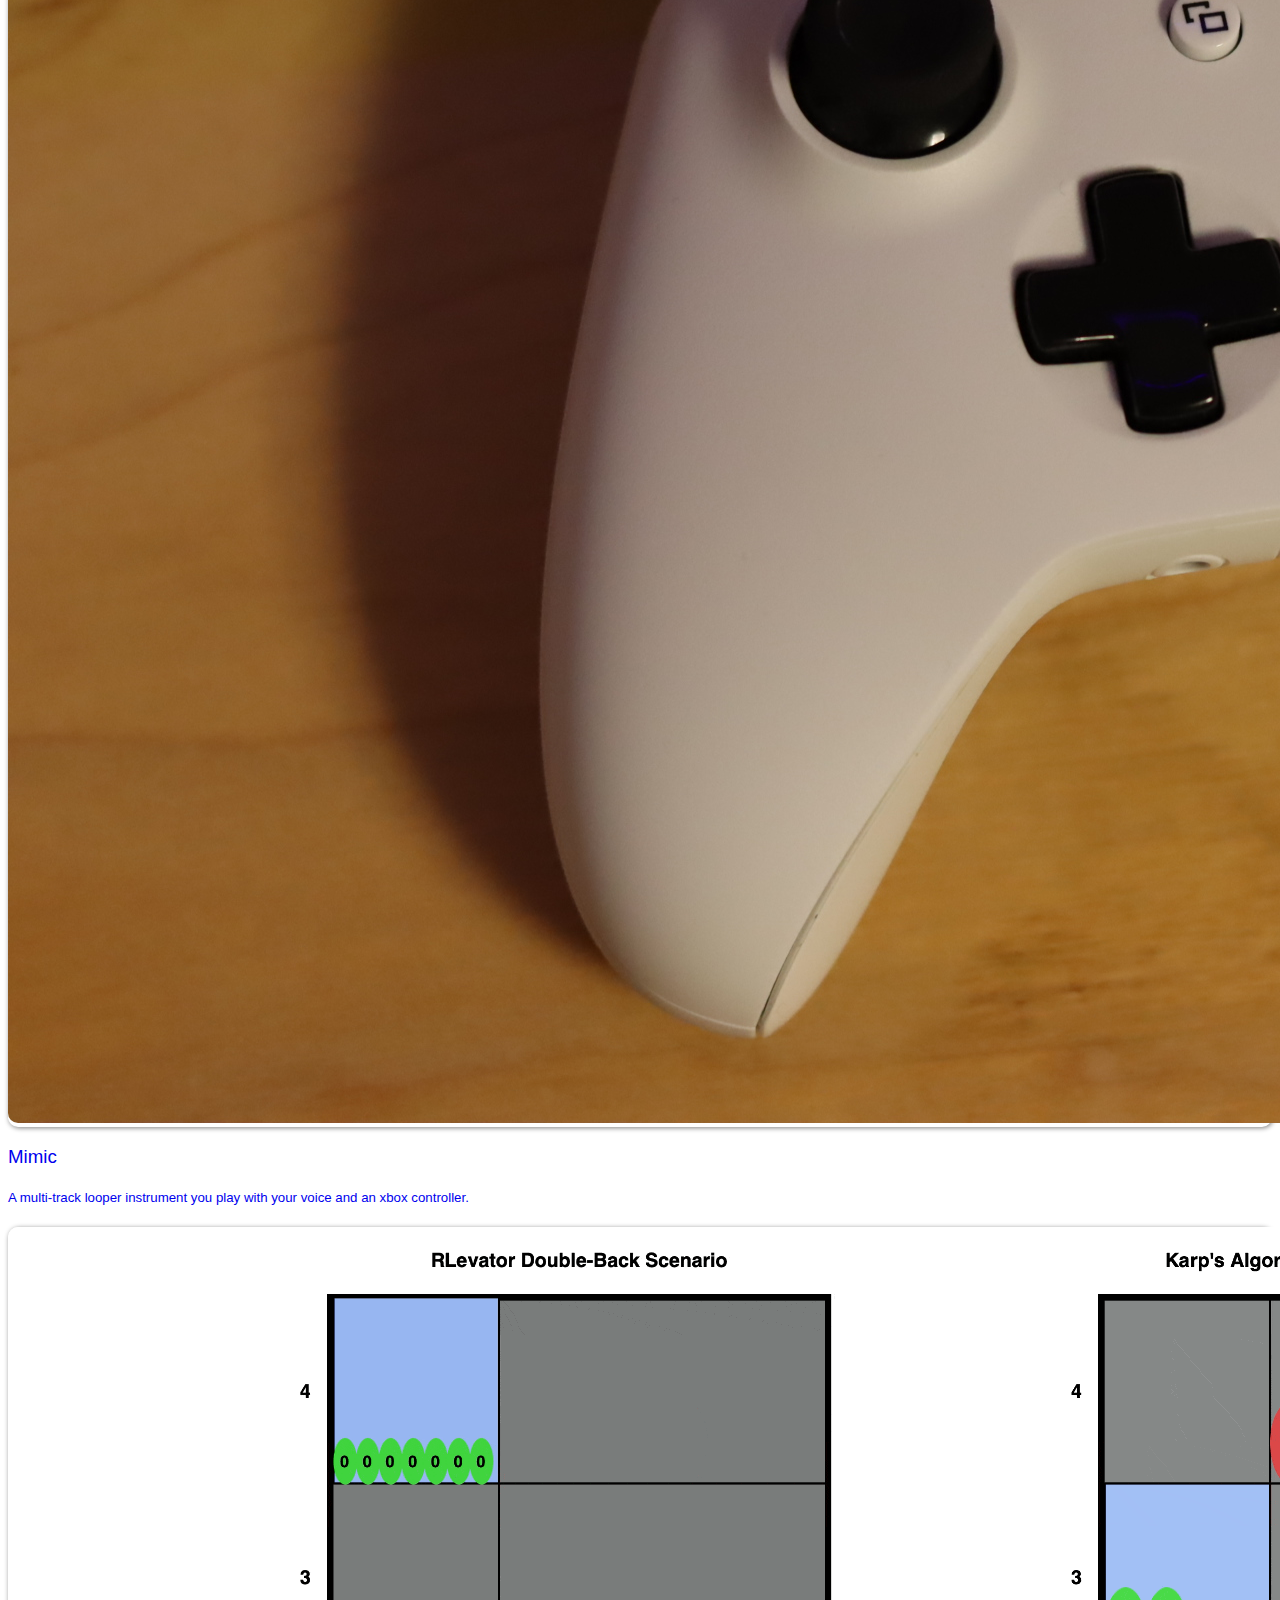
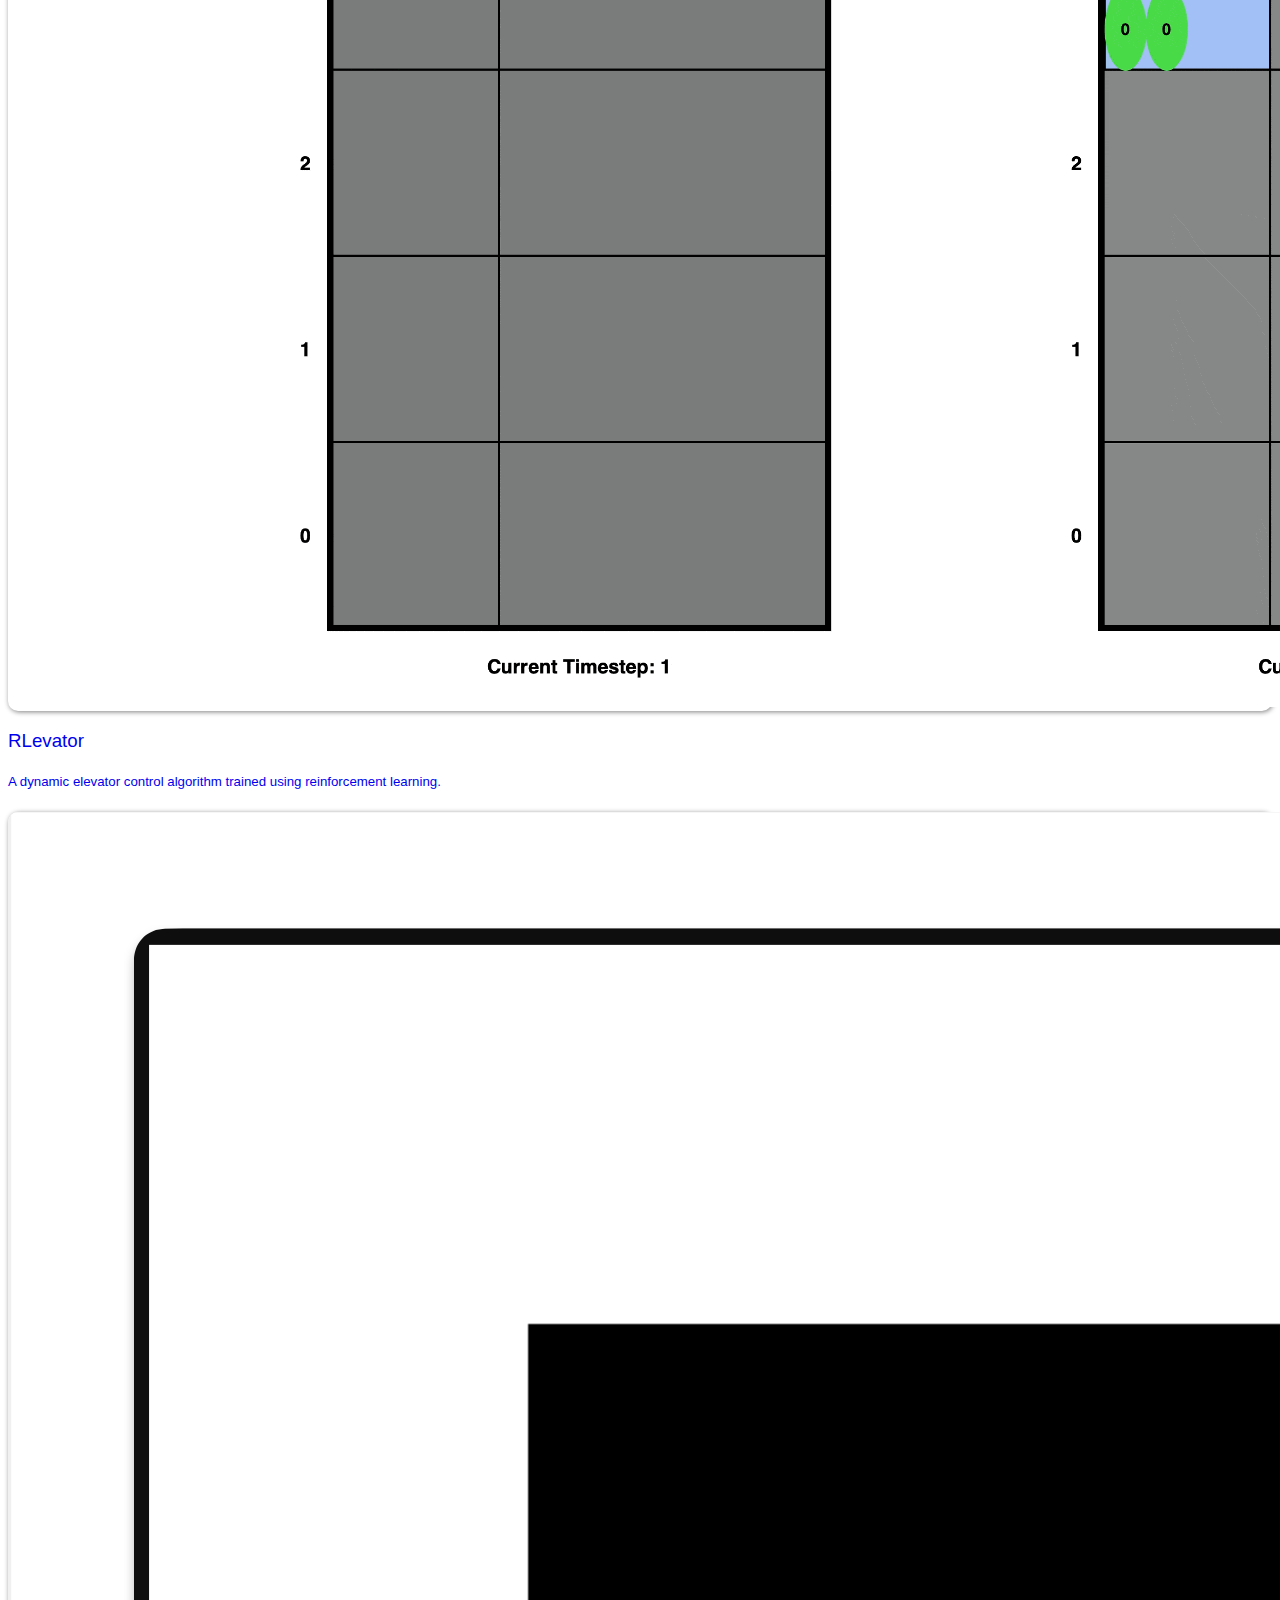
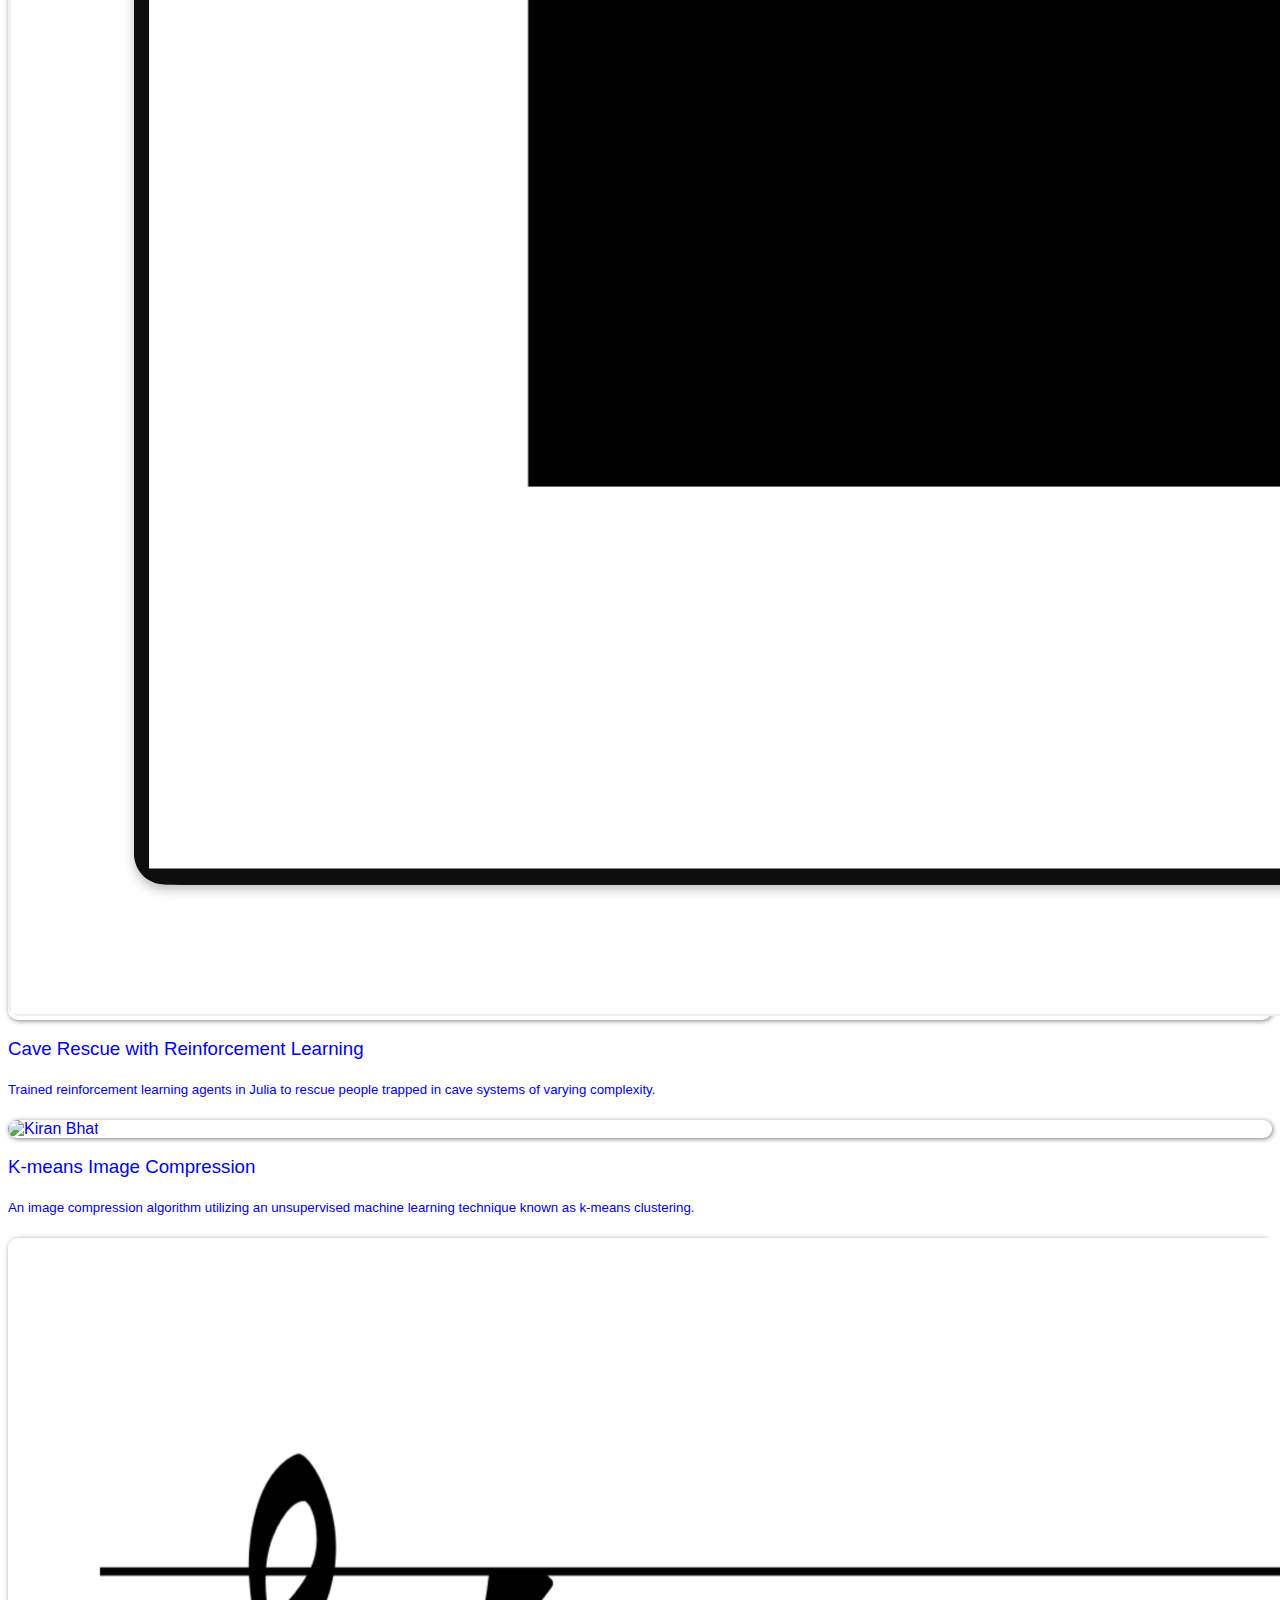
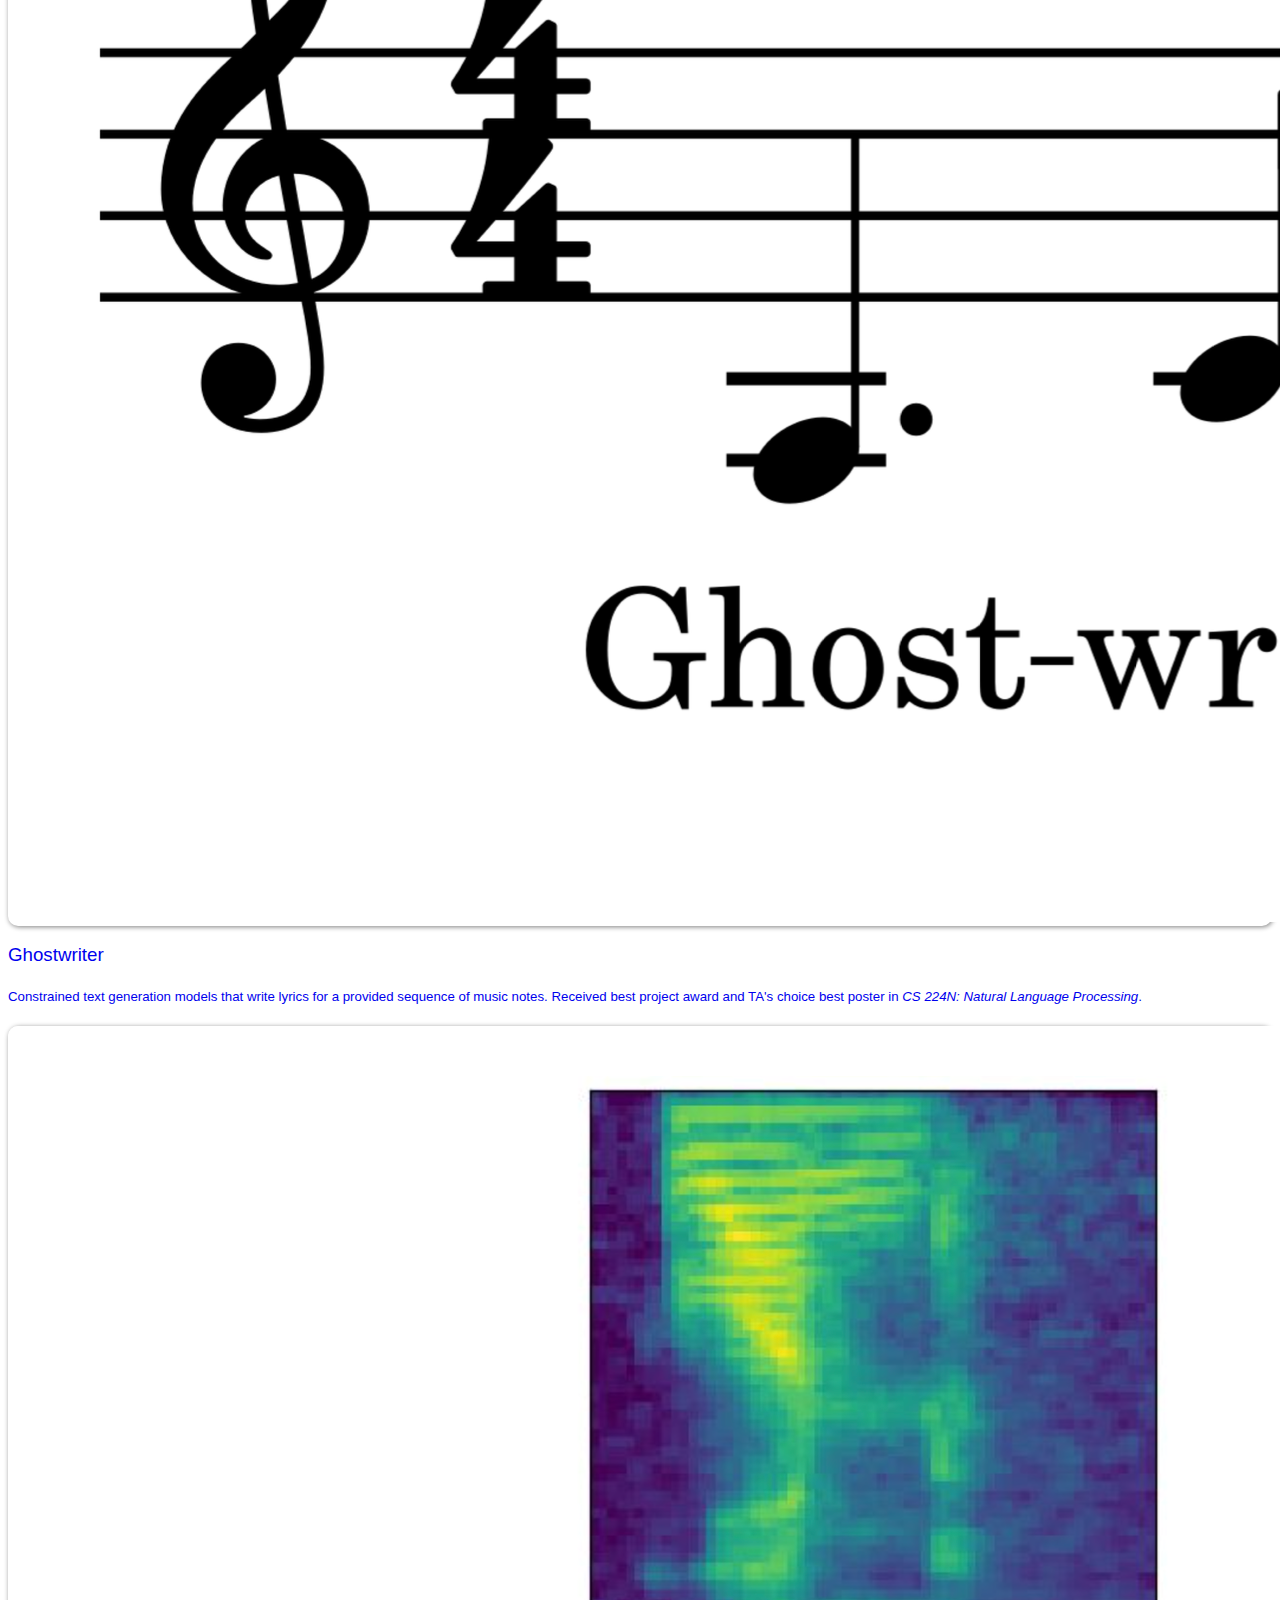
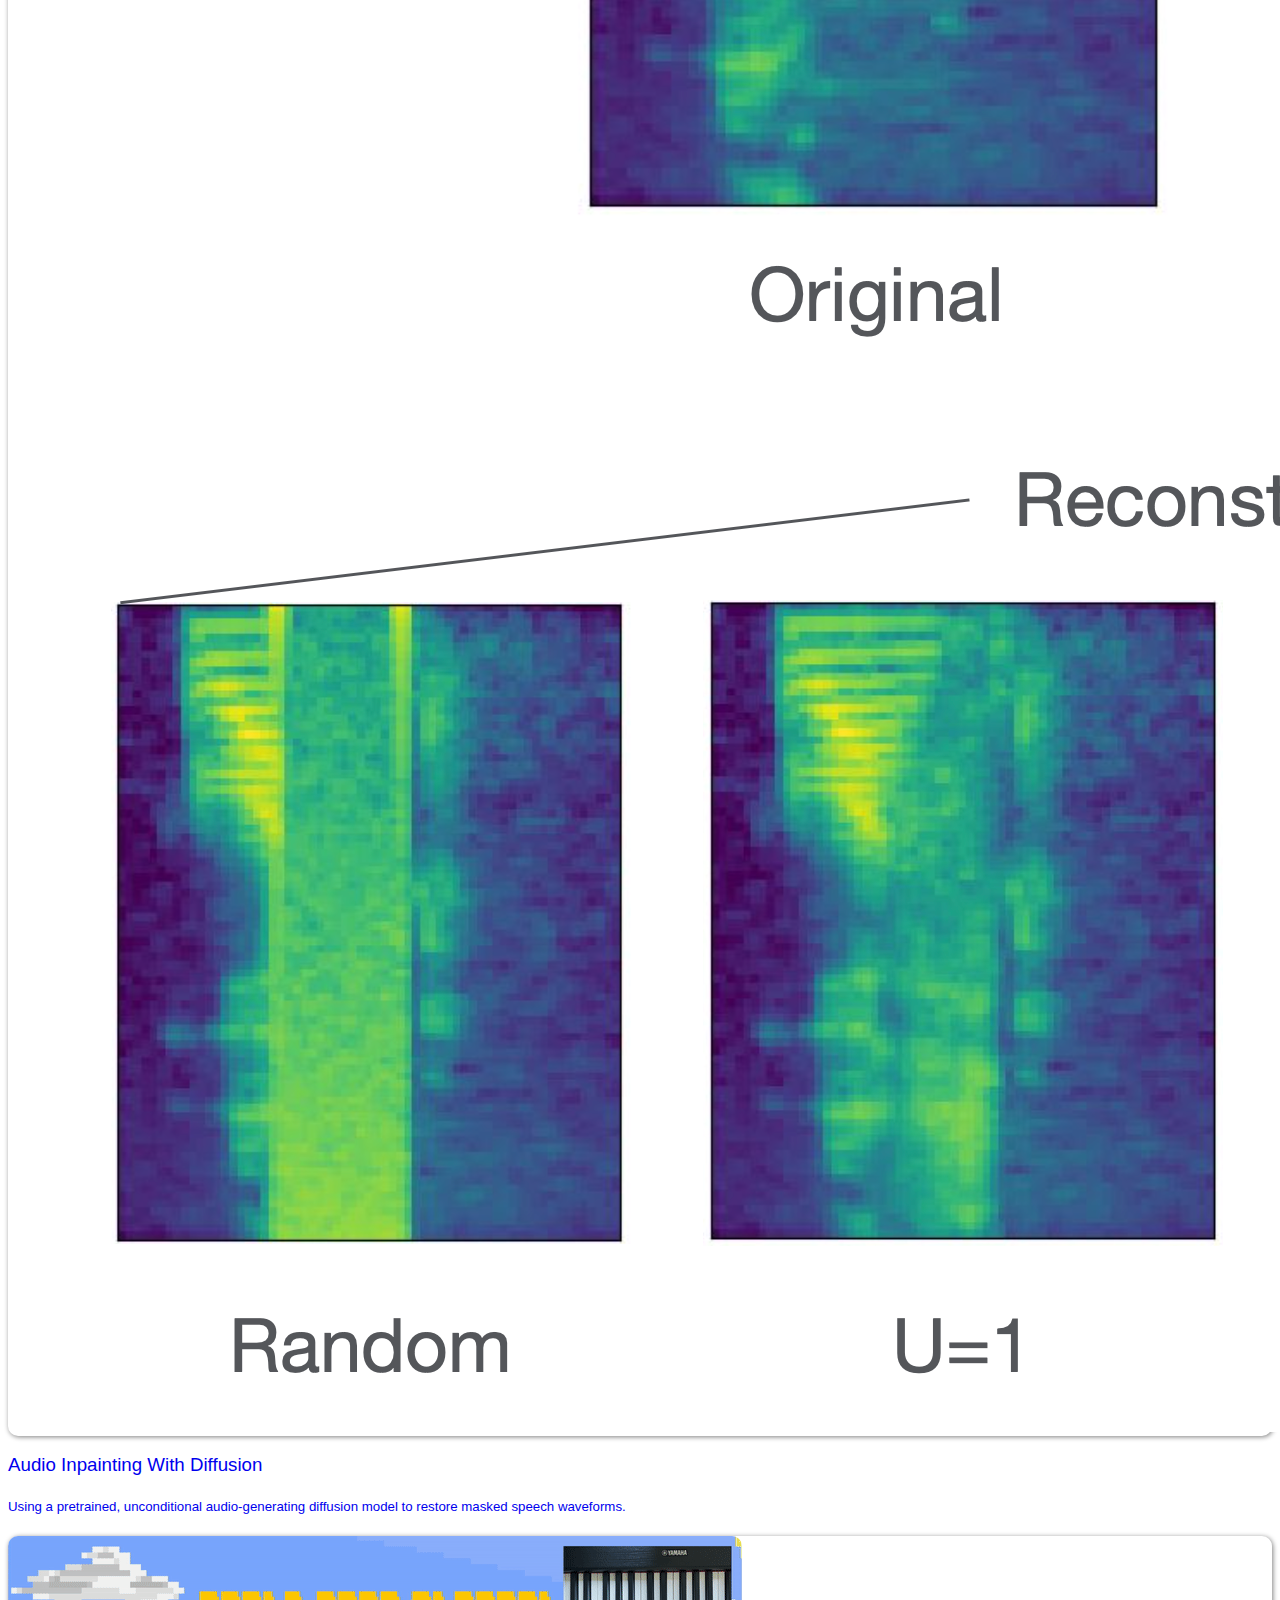
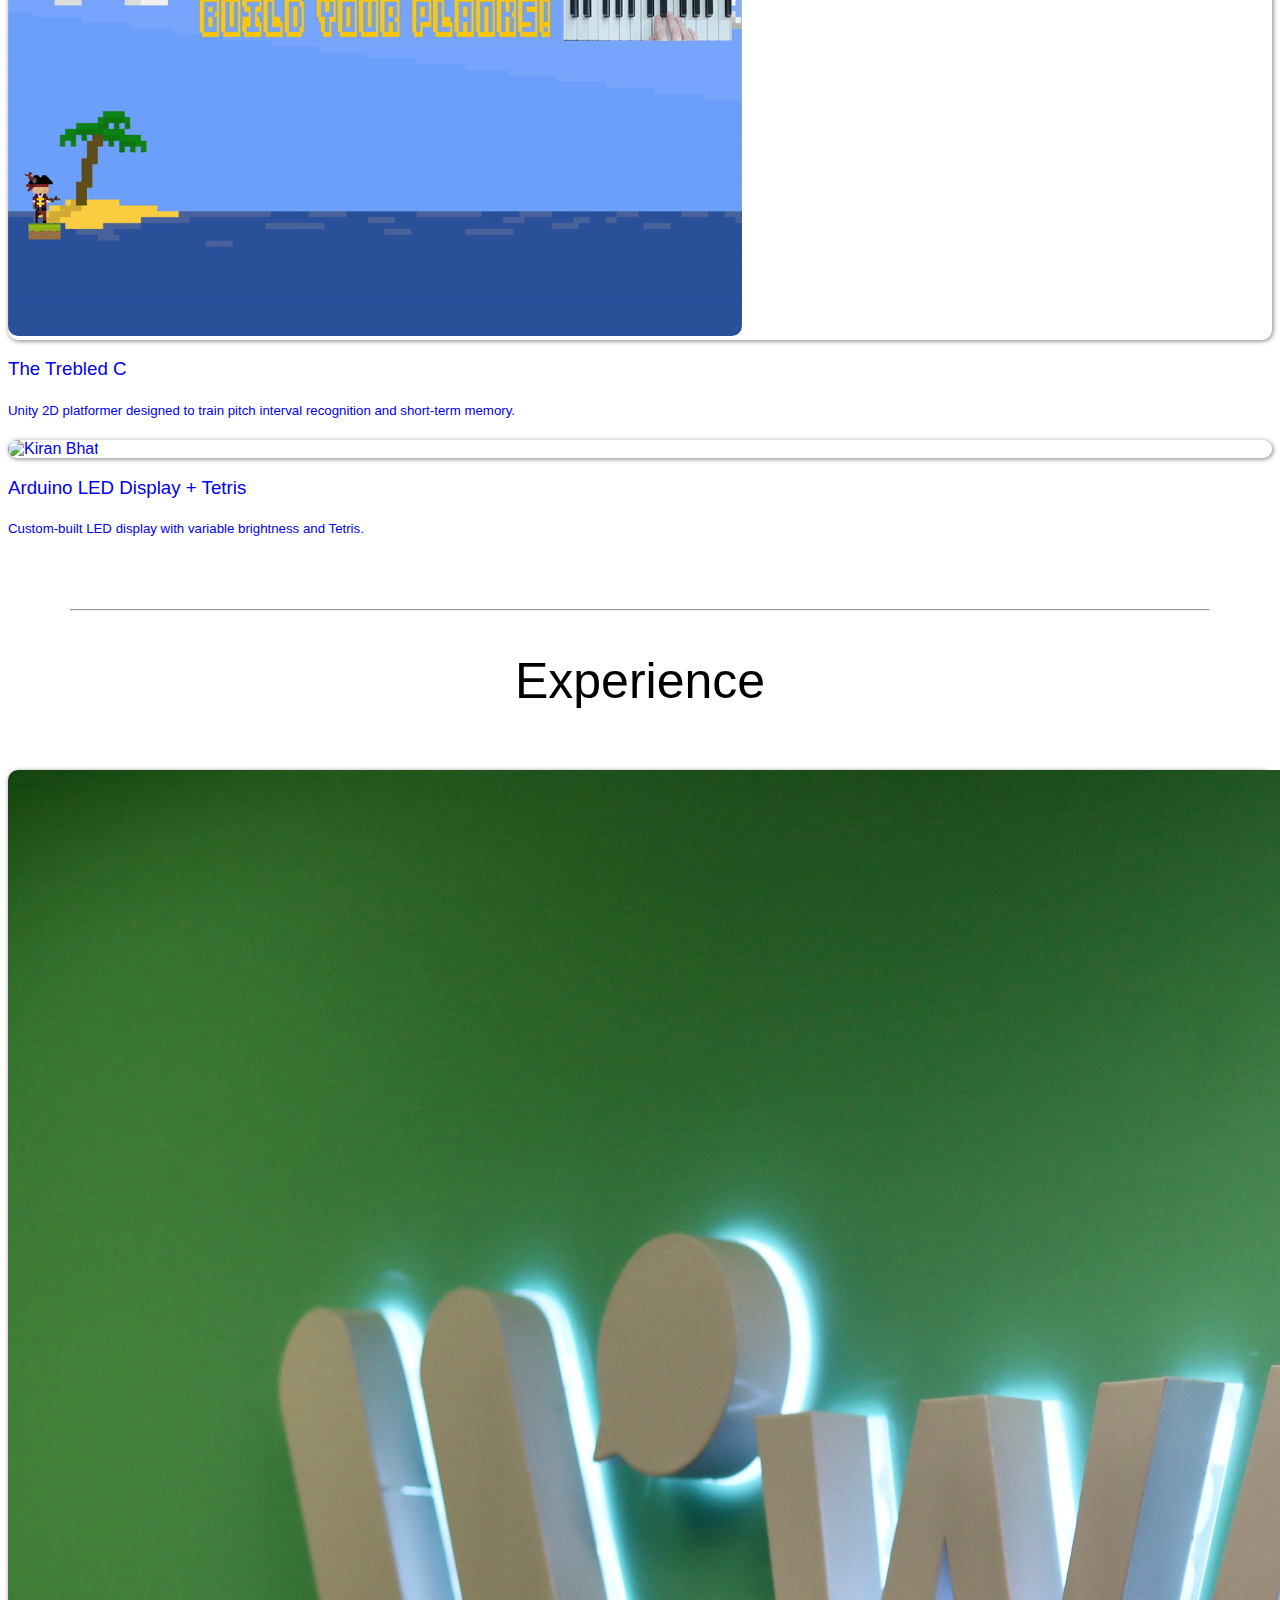
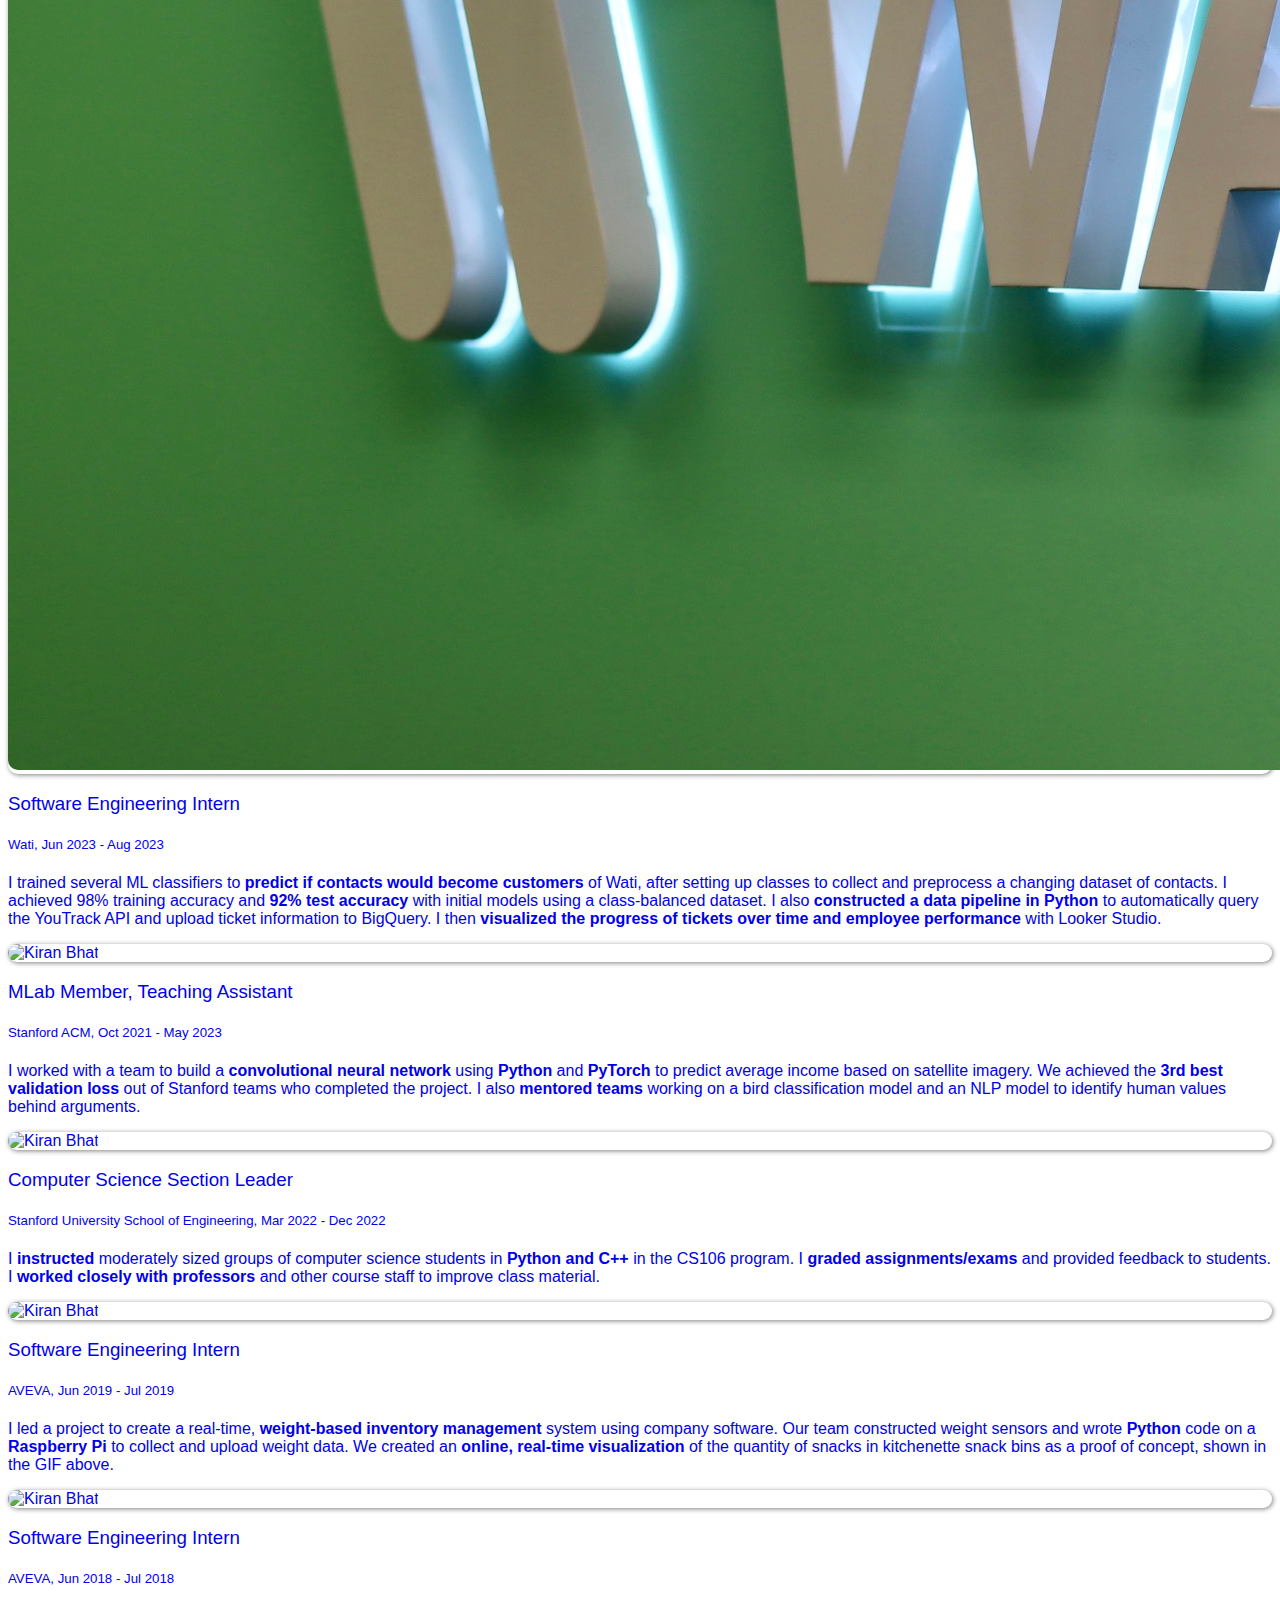
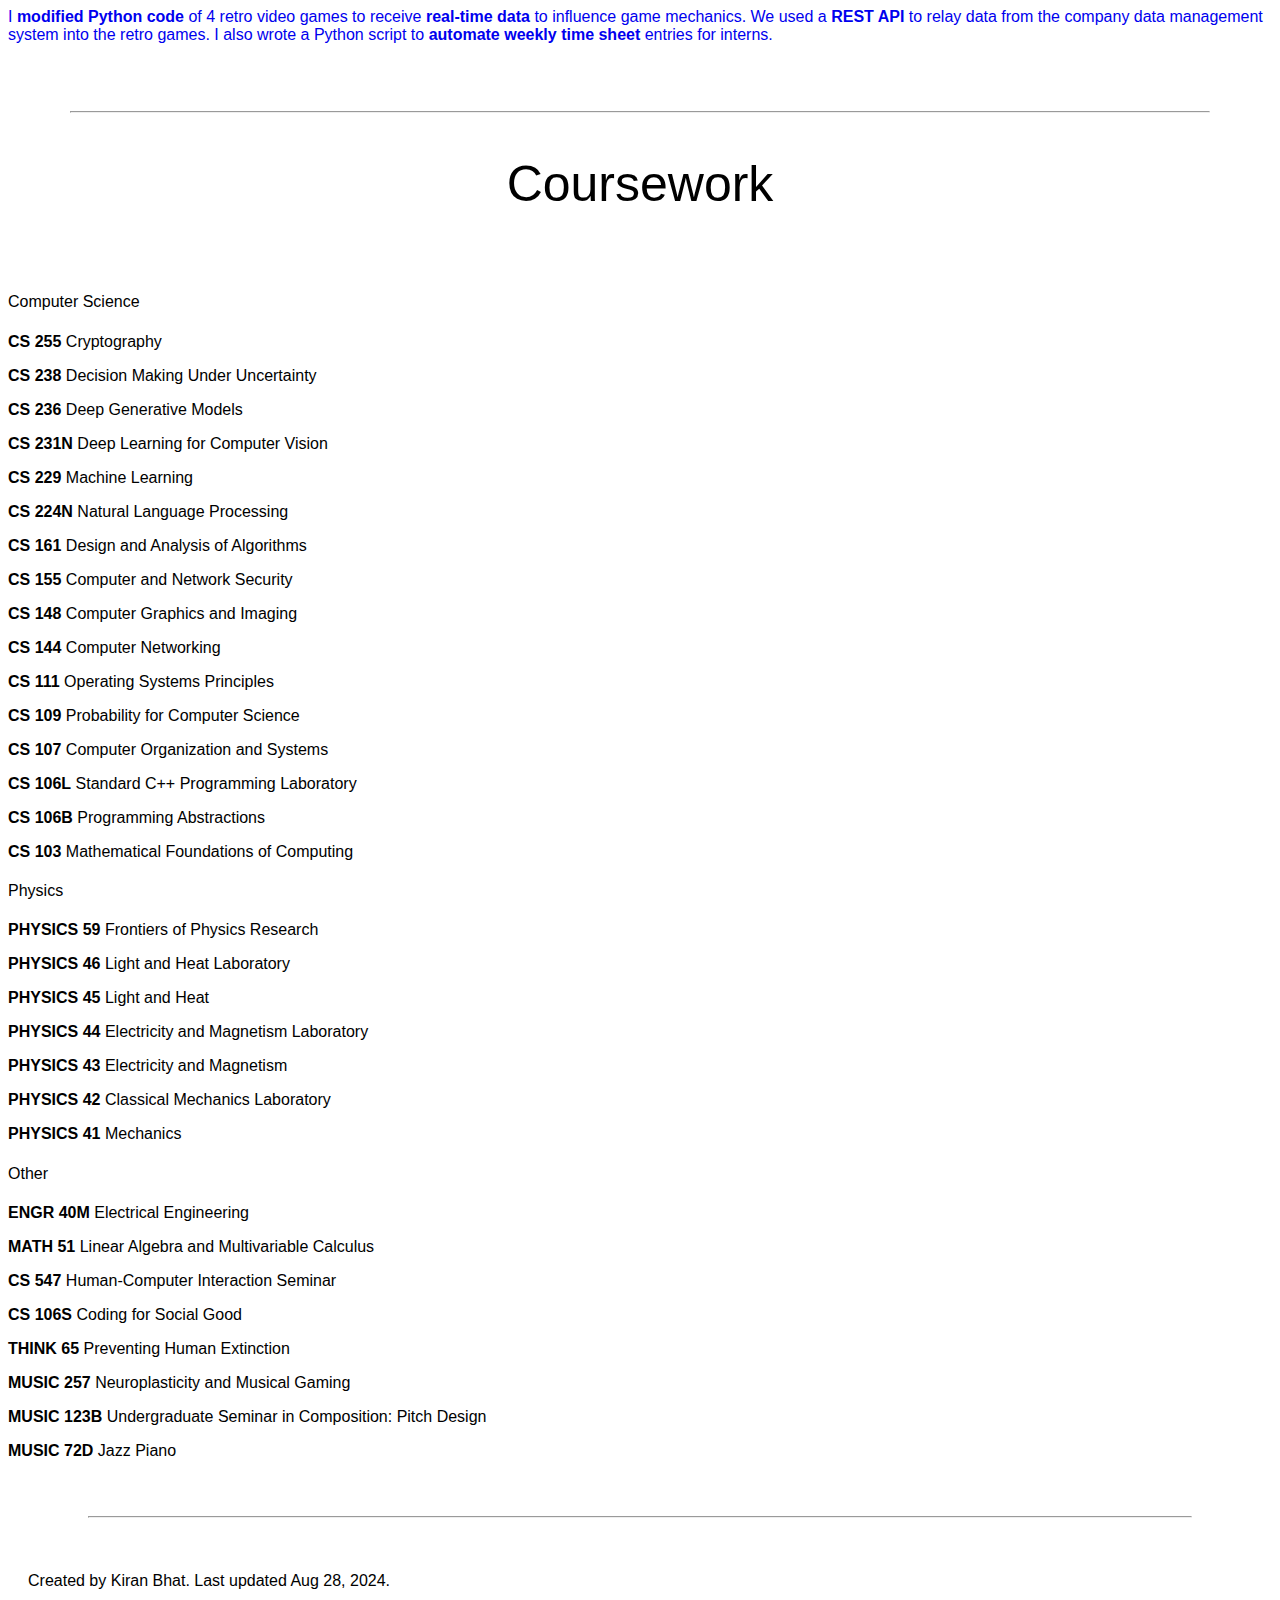
==== commit ac424067: "added a couple projects, updated resume" ====
--- a/index.html
+++ b/index.html
@@ -137,15 +137,28 @@
             <!-- Left column -->
             <div class="col-lg-6 col-md-6 col-sm-12 mx-auto">
               
-              <!-- Ghostwriter -->
-              <a href="https://drive.google.com/file/d/1QAyzPfFxnZw97XlePoQUNjZbY1KdkW8u/view?usp=drive_link" target="_blank" class="card mb-3 text-bg-light">
-                <div class="card-img-top">
-                  <img src="img/photos/ghostwriter.png" class="img-fluid" alt="Kiran Bhat">
-                </div>
-                <div class="card-body">
-                  <h3 class="card-title">Ghostwriter</h3>
-                  <h5 class="card-subtitle mb-3 text-muted">
-                    Constrained text generation models that write lyrics for a provided sequence of music notes. Received best project award and TA's choice best poster in <i>CS 224N: Natural Language Processing</i>.
+              <!-- Mimic -->
+              <a href="https://youtu.be/5hbyKNw1oFA?feature=shared" target="_blank" class="card mb-3 text-bg-light">
+                <div class="card-img-top">
+                  <img src="img/photos/mimic_thumnail.JPG" class="img-fluid" alt="Kiran Bhat">
+                </div>
+                <div class="card-body">
+                  <h3 class="card-title">Mimic</h3>
+                  <h5 class="card-subtitle mb-3 text-muted">
+                    A multi-track looper instrument you play with your voice and an xbox controller.
+                  </h5>
+                </div>
+              </a>
+
+              <!-- RLevator -->
+              <a href="https://github.com/tnarayanan/RLevator" target="_blank" class="card mb-3 text-bg-light">
+                <div class="card-img-top">
+                  <img src="img/gifs/RLevator.gif" class="img-fluid" alt="Kiran Bhat">
+                </div>
+                <div class="card-body">
+                  <h3 class="card-title">RLevator</h3>
+                  <h5 class="card-subtitle mb-3 text-muted">
+                    A dynamic elevator control algorithm trained using reinforcement learning.
                   </h5>
                 </div>
               </a>
@@ -159,19 +172,6 @@
                   <h3 class="card-title">Cave Rescue with Reinforcement Learning</h3>
                   <h5 class="card-subtitle mb-3 text-muted">
                     Trained reinforcement learning agents in Julia to rescue people trapped in cave systems of varying complexity.
-                  </h5>
-                </div>
-              </a>
-
-              <!-- RLevator -->
-              <a href="https://github.com/tnarayanan/RLevator" target="_blank" class="card mb-3 text-bg-light">
-                <div class="card-img-top">
-                  <img src="img/gifs/RLevator.gif" class="img-fluid" alt="Kiran Bhat">
-                </div>
-                <div class="card-body">
-                  <h3 class="card-title">RLevator</h3>
-                  <h5 class="card-subtitle mb-3 text-muted">
-                    A dynamic elevator control algorithm trained using reinforcement learning.
                   </h5>
                 </div>
               </a>
@@ -195,6 +195,32 @@
             </div>
             <!-- Right column -->
             <div class="col-lg-6 col-md-6 col-sm-12 mx-auto">
+
+              <!-- Ghostwriter -->
+              <a href="https://drive.google.com/file/d/1QAyzPfFxnZw97XlePoQUNjZbY1KdkW8u/view?usp=drive_link" target="_blank" class="card mb-3 text-bg-light">
+                <div class="card-img-top">
+                  <img src="img/photos/ghostwriter.png" class="img-fluid" alt="Kiran Bhat">
+                </div>
+                <div class="card-body">
+                  <h3 class="card-title">Ghostwriter</h3>
+                  <h5 class="card-subtitle mb-3 text-muted">
+                    Constrained text generation models that write lyrics for a provided sequence of music notes. Received best project award and TA's choice best poster in <i>CS 224N: Natural Language Processing</i>.
+                  </h5>
+                </div>
+              </a>
+
+              <!-- Ghostwriter -->
+              <a href="https://drive.google.com/file/d/162QKVcMbvT7FNXvPTEMzCVUjLI2D4rWa/view?usp=sharing" target="_blank" class="card mb-3 text-bg-light">
+                <div class="card-img-top">
+                  <img src="img/photos/audio_inpainting.png" class="img-fluid" alt="Kiran Bhat">
+                </div>
+                <div class="card-body">
+                  <h3 class="card-title">Audio Inpainting With Diffusion</h3>
+                  <h5 class="card-subtitle mb-3 text-muted">
+                    Using a pretrained, unconditional audio-generating diffusion model to restore masked speech waveforms.
+                  </h5>
+                </div>
+              </a>
               
               <!-- The Trebled C -->
               <a href="https://github.com/kiranvbhat/The-Trebled-C" target="_blank" class="card mb-3 text-bg-light">
@@ -229,7 +255,7 @@
               </a>
 
               <!-- Composer Predictor -->
-              <a href="https://github.com/kiranvbhat/Composer-Predictor" target="_blank" class="card mb-3 text-bg-light">
+              <!-- <a href="https://github.com/kiranvbhat/Composer-Predictor" target="_blank" class="card mb-3 text-bg-light">
                 <div class="card-img-top">
                   <img src="img/gifs/ComposerPredictor.gif" class="img-fluid" alt="Kiran Bhat">
                 </div>
@@ -239,10 +265,10 @@
                     Applying multinomial probability theory to predict the composer of a piano piece.
                   </h5>
                 </div>
-              </a>
+              </a> -->
 
               <!-- Speed Reader -->
-              <a href="https://github.com/kiranvbhat/Speed-Reader" target="_blank" class="card mb-3 text-bg-light">
+              <!-- <a href="https://github.com/kiranvbhat/Speed-Reader" target="_blank" class="card mb-3 text-bg-light">
                 <div class="card-img-top">
                   <img src="img/gifs/SpeedReader.gif" class="img-fluid" alt="Kiran Bhat">
                 </div>
@@ -252,7 +278,7 @@
                     ReactJS app that can improve reading speed by reducing subvocalization.
                   </h5>
                 </div>
-              </a>
+              </a> -->
 
             </div>
           </div>
@@ -427,7 +453,7 @@
       <hr style="margin-top: 20px">
       <br>
       <div class="container">
-        <p>Created by Kiran Bhat. Last updated Oct 12, 2023.</p>
+        <p>Created by Kiran Bhat. Last updated Aug 28, 2024.</p>
       </div>
     </div>
 
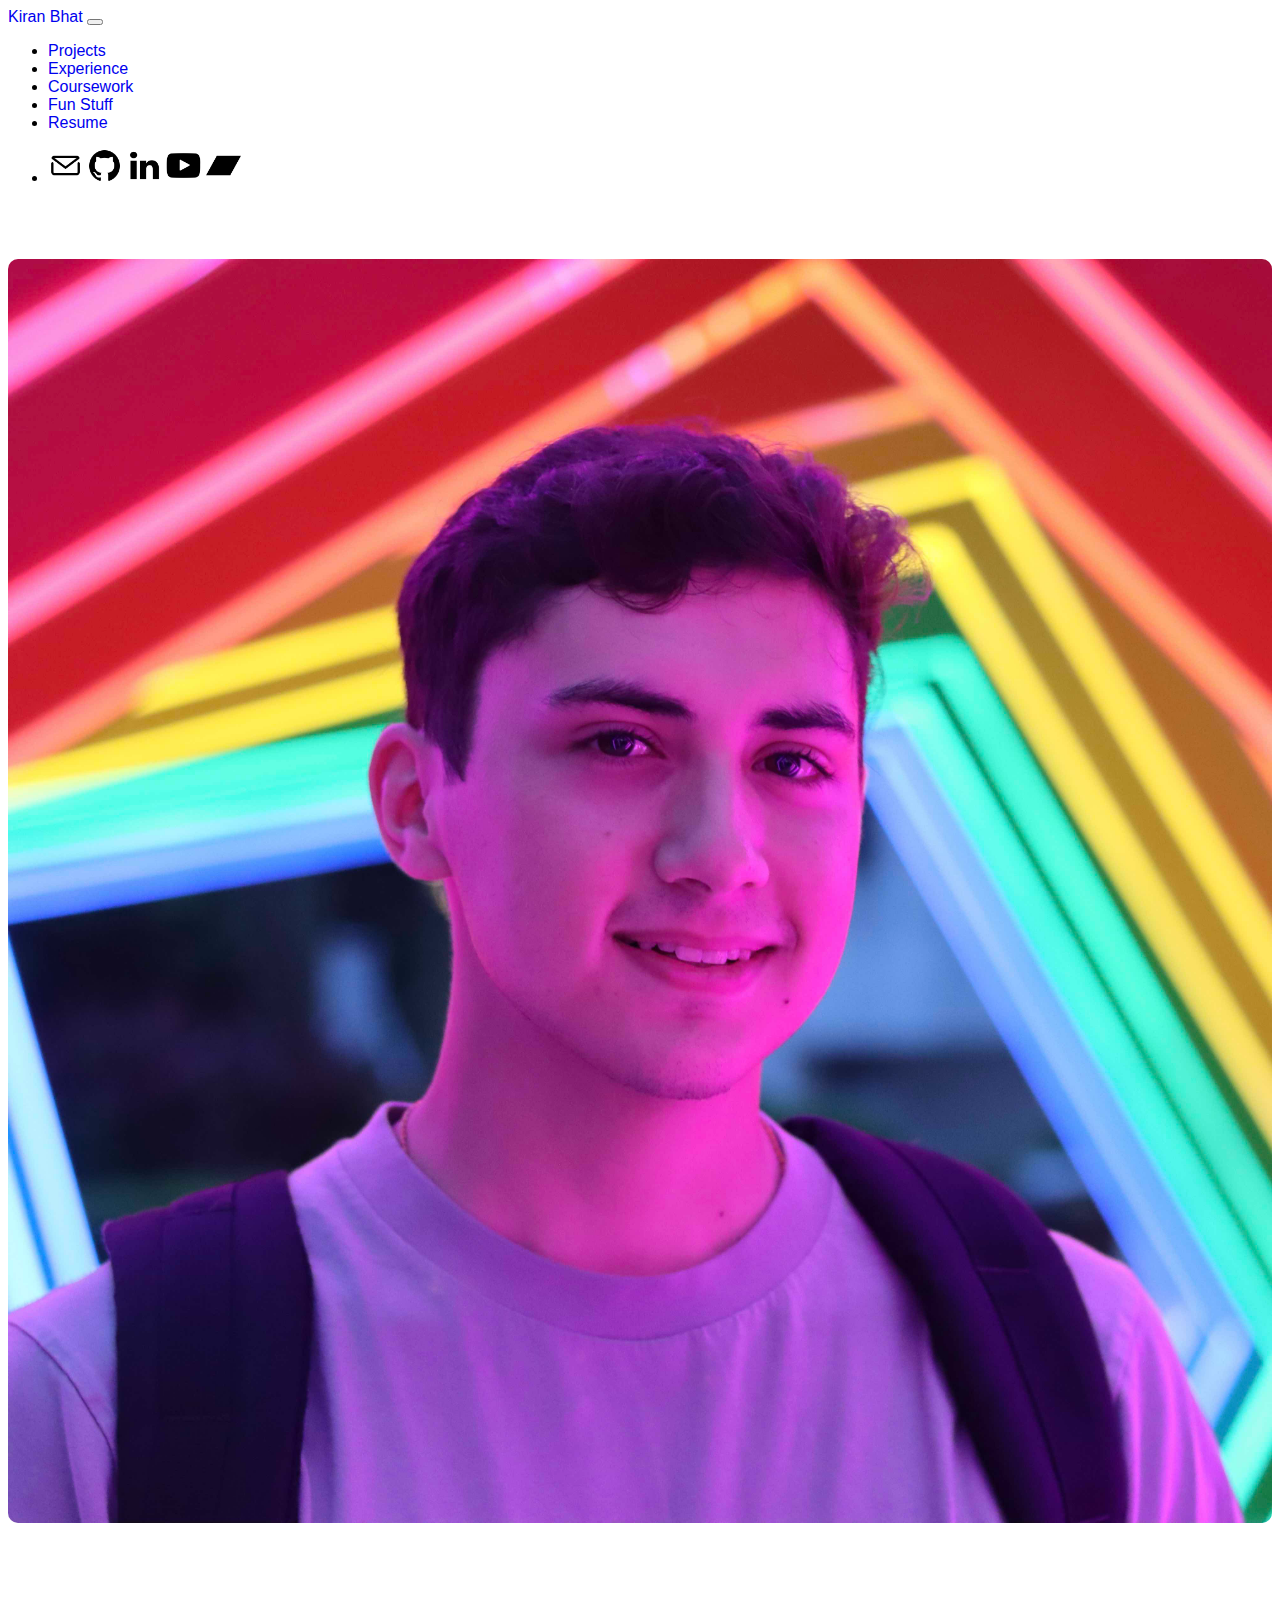
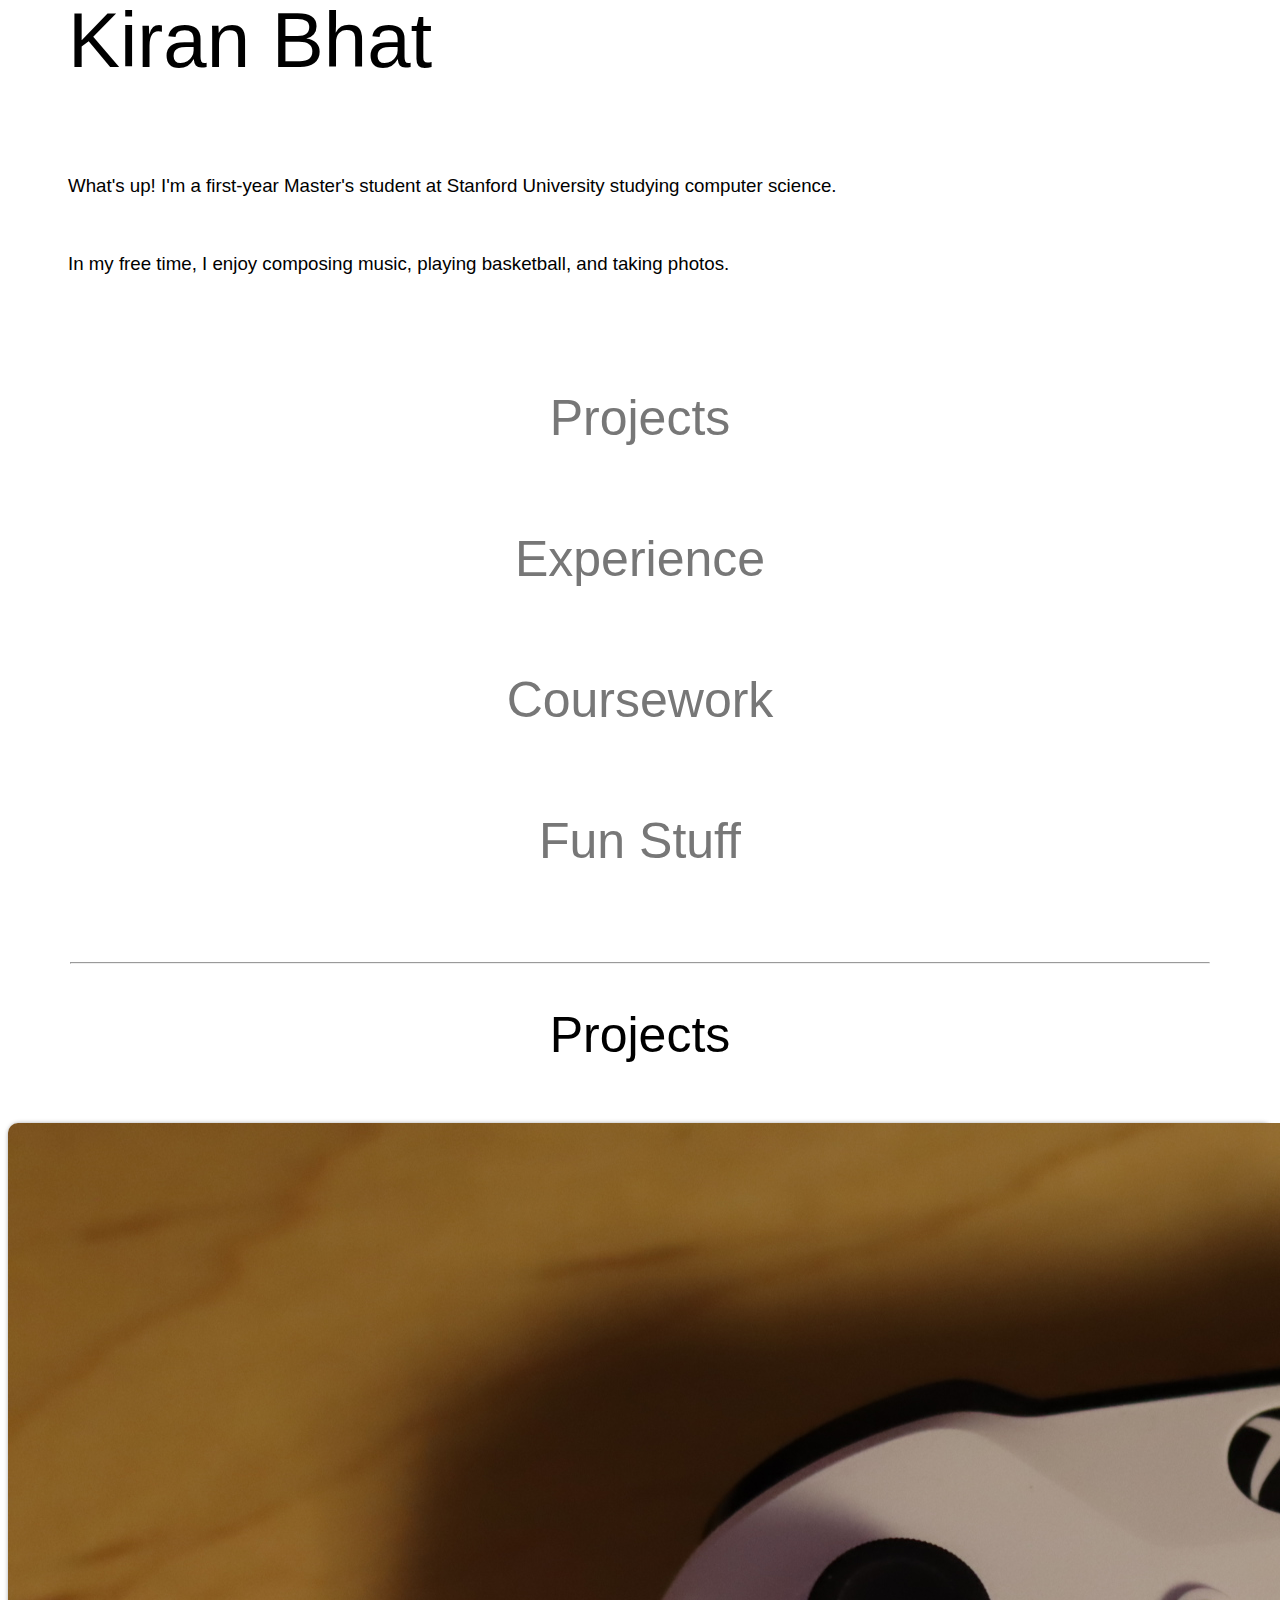
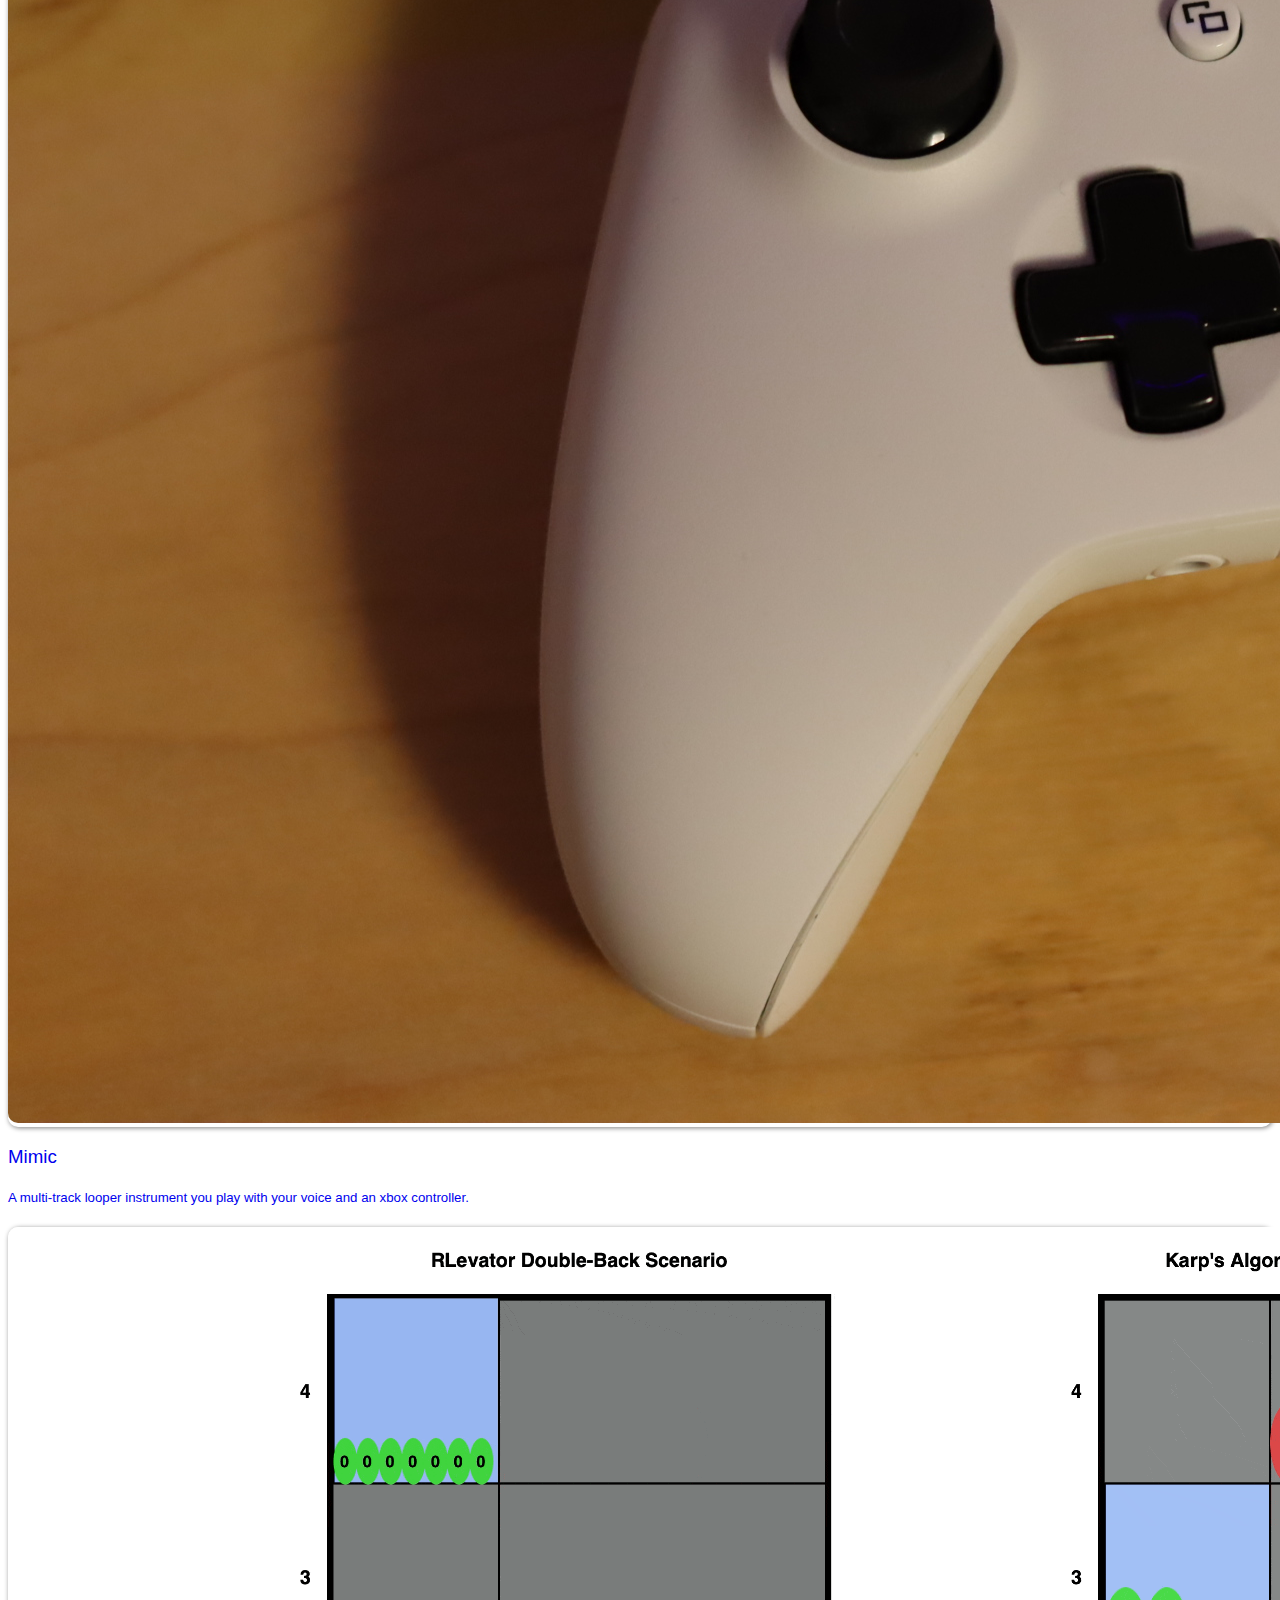
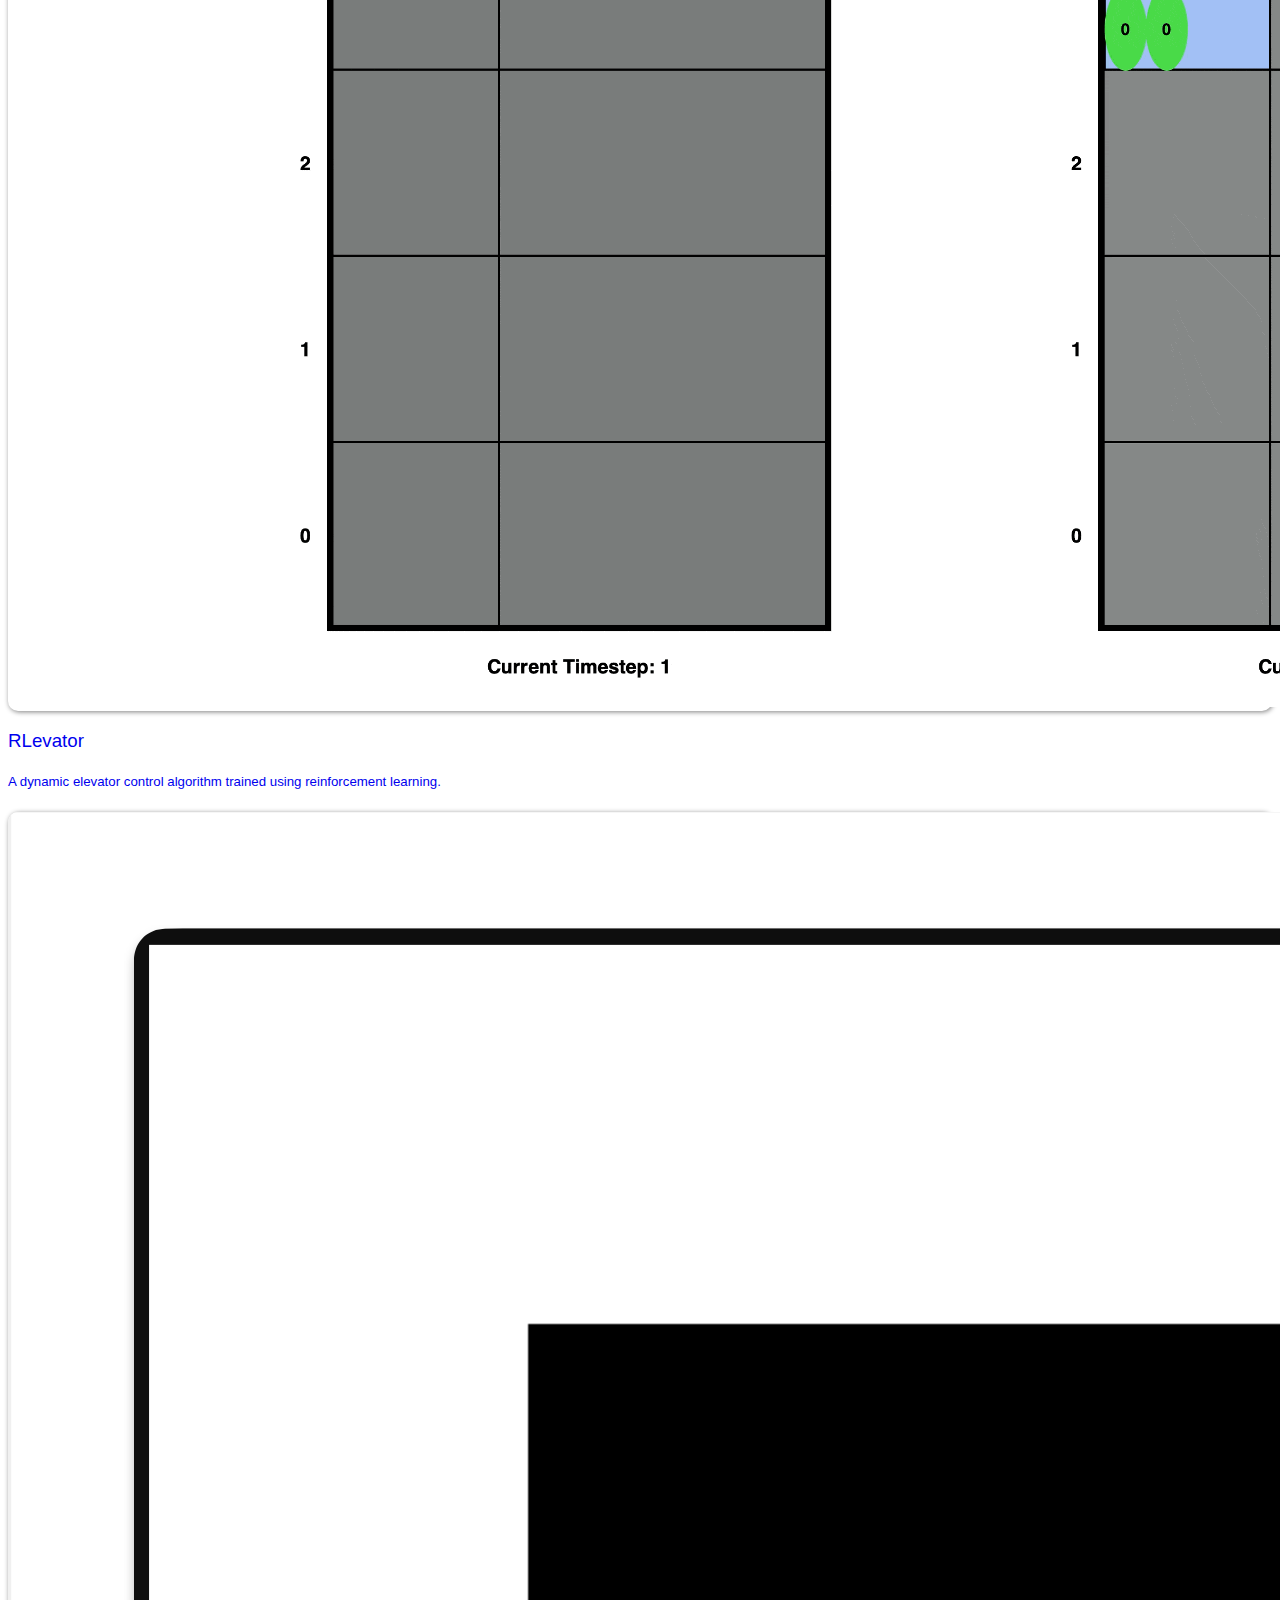
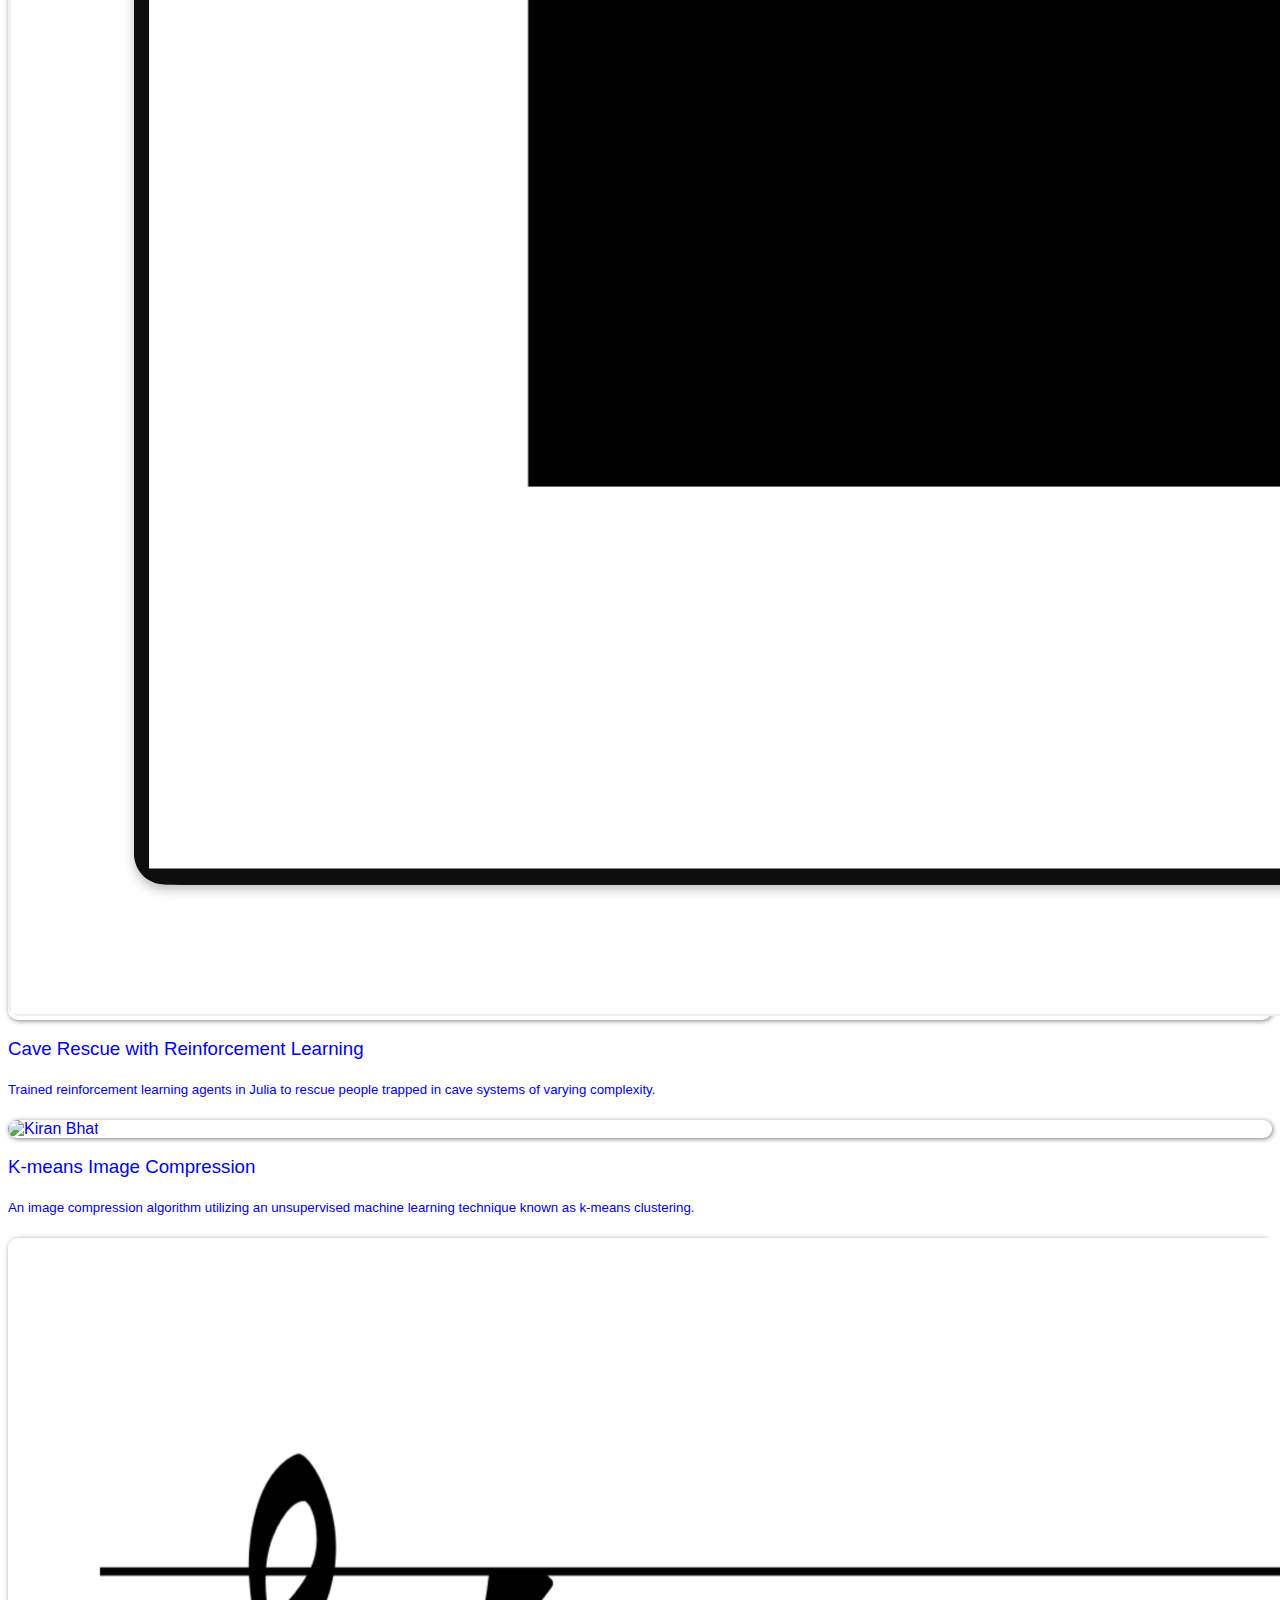
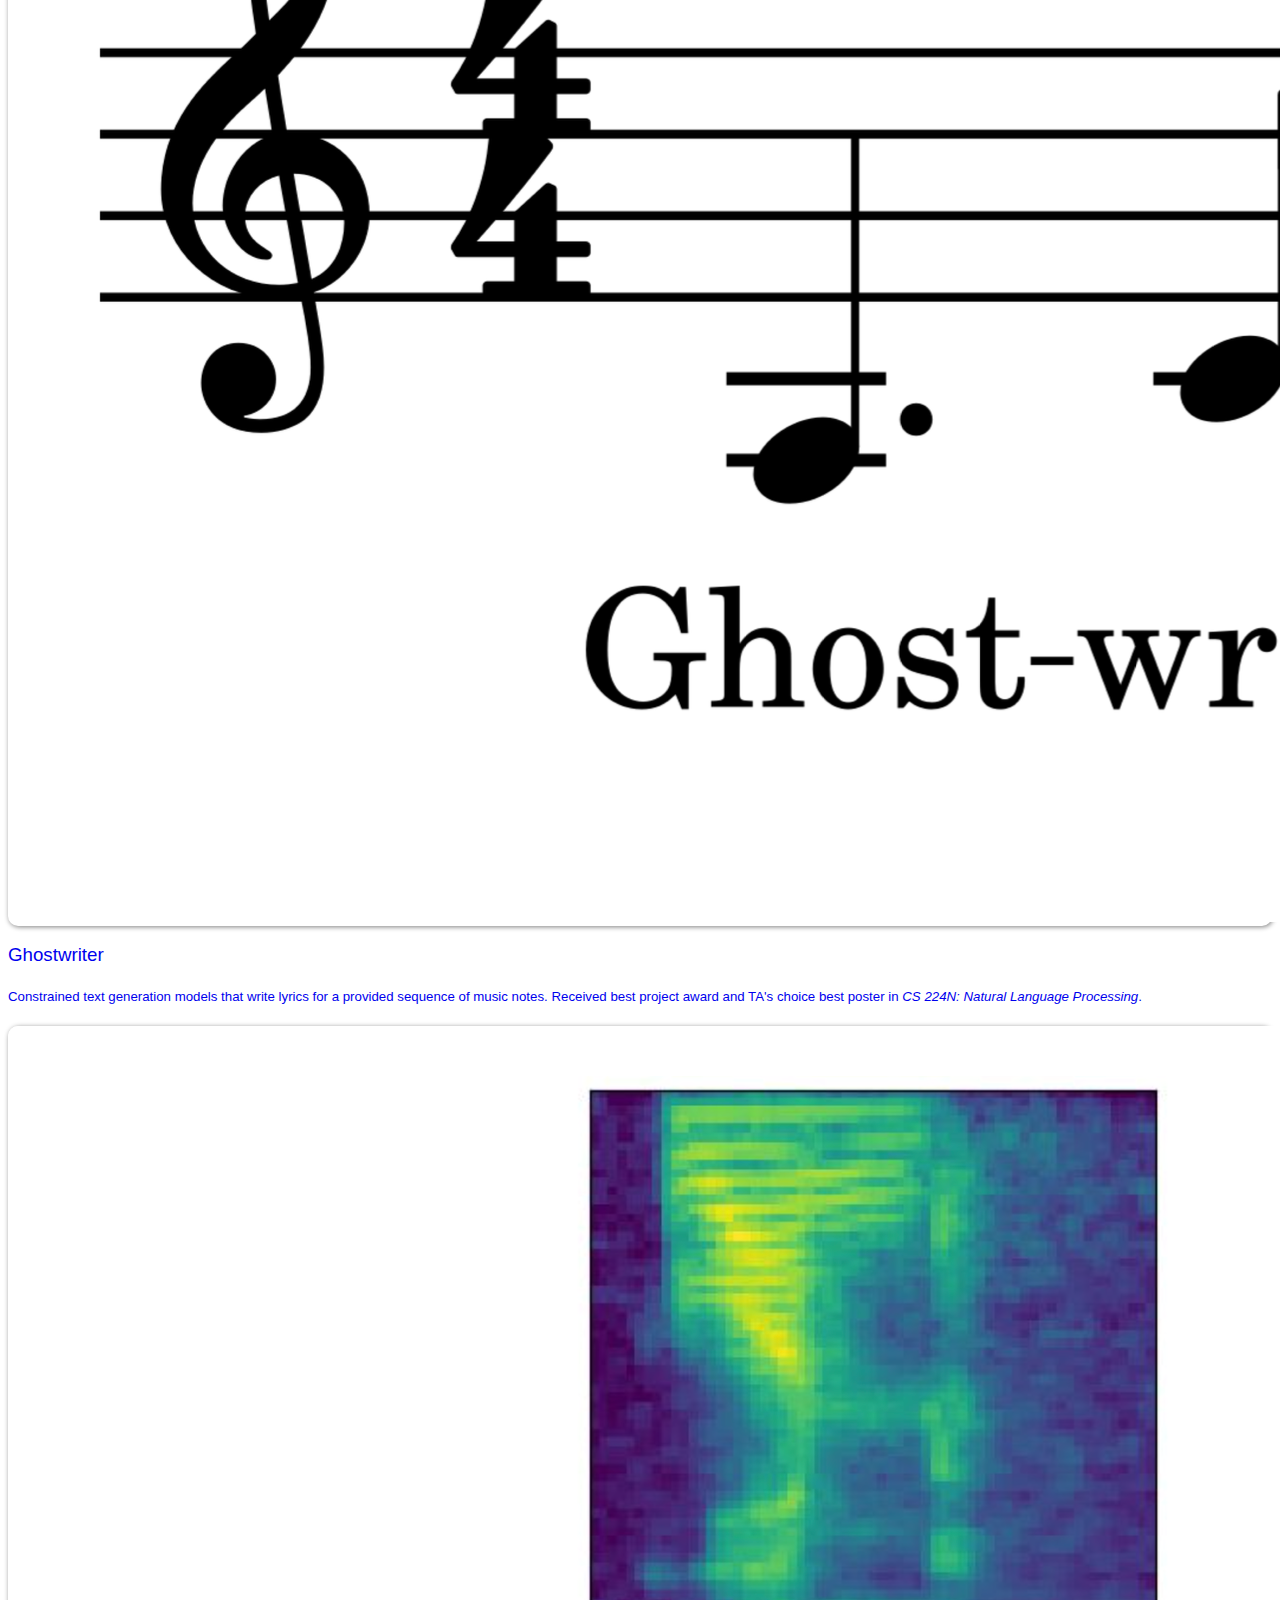
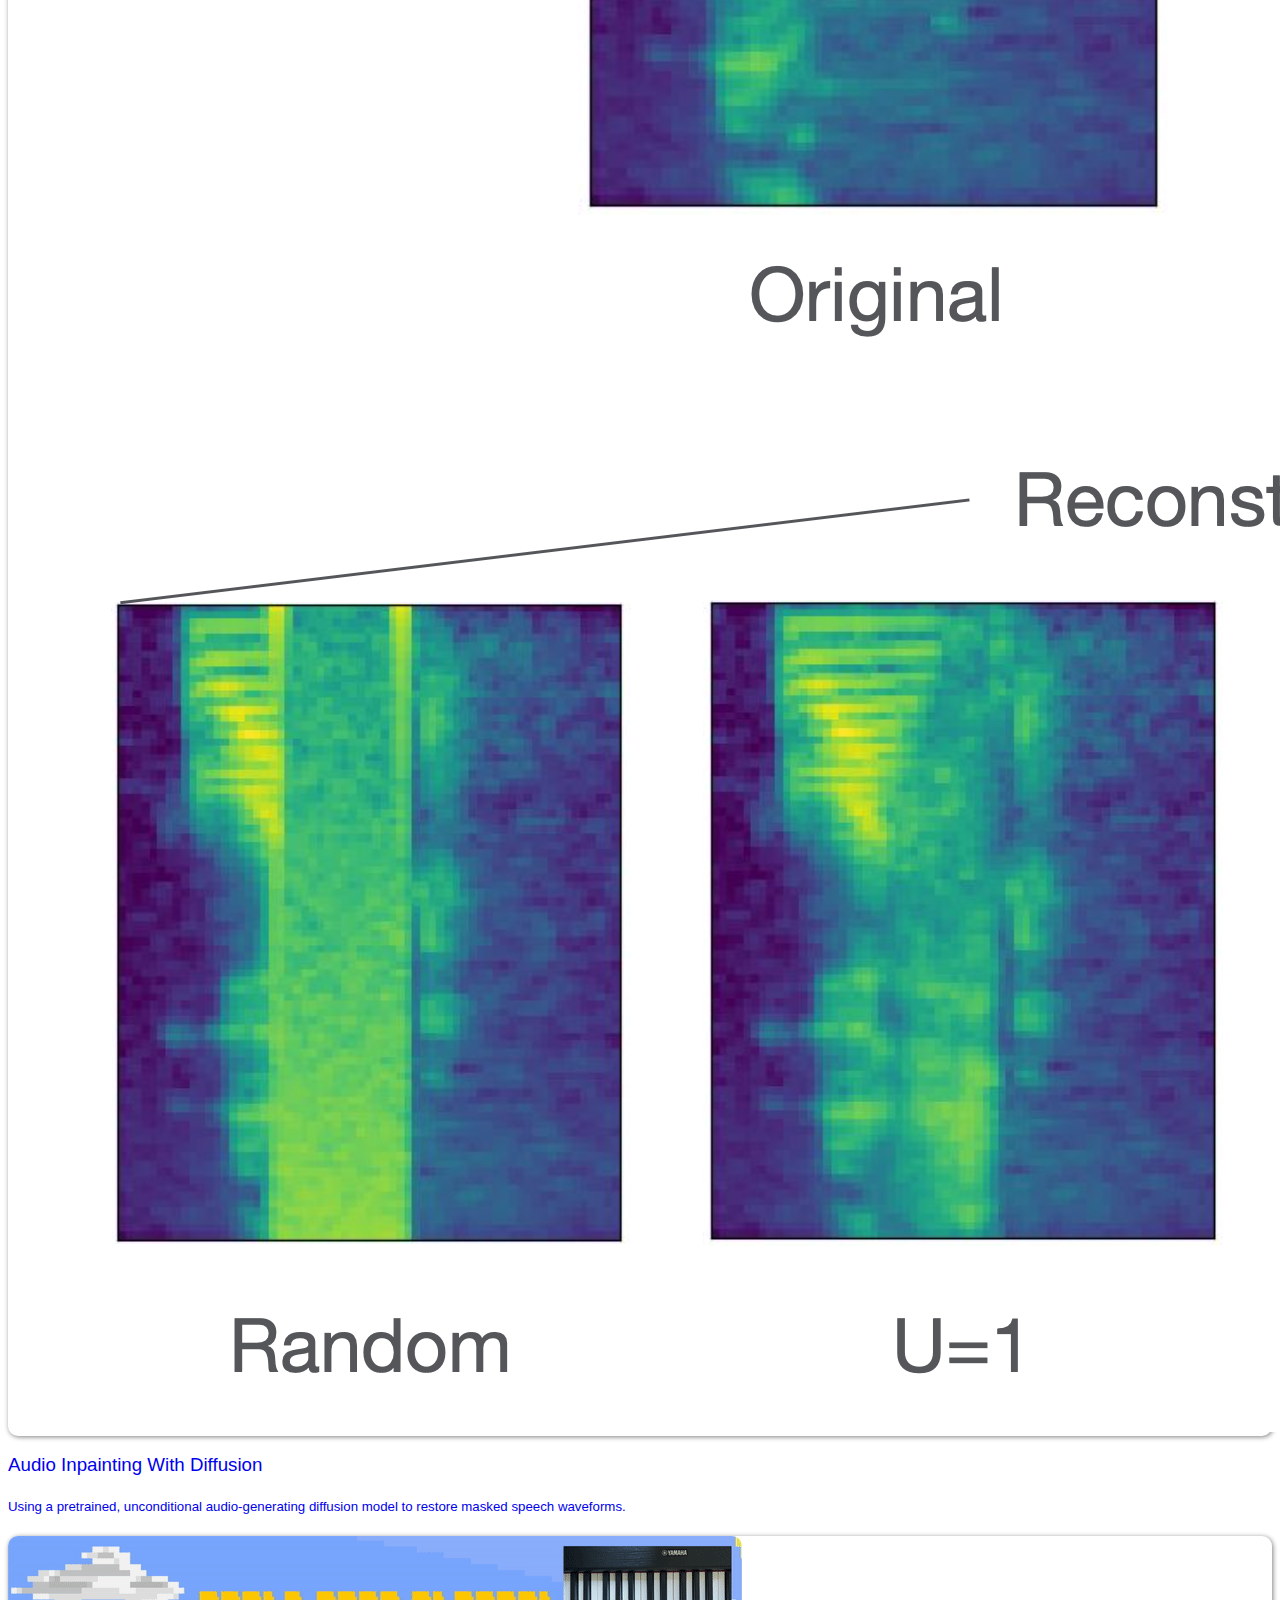
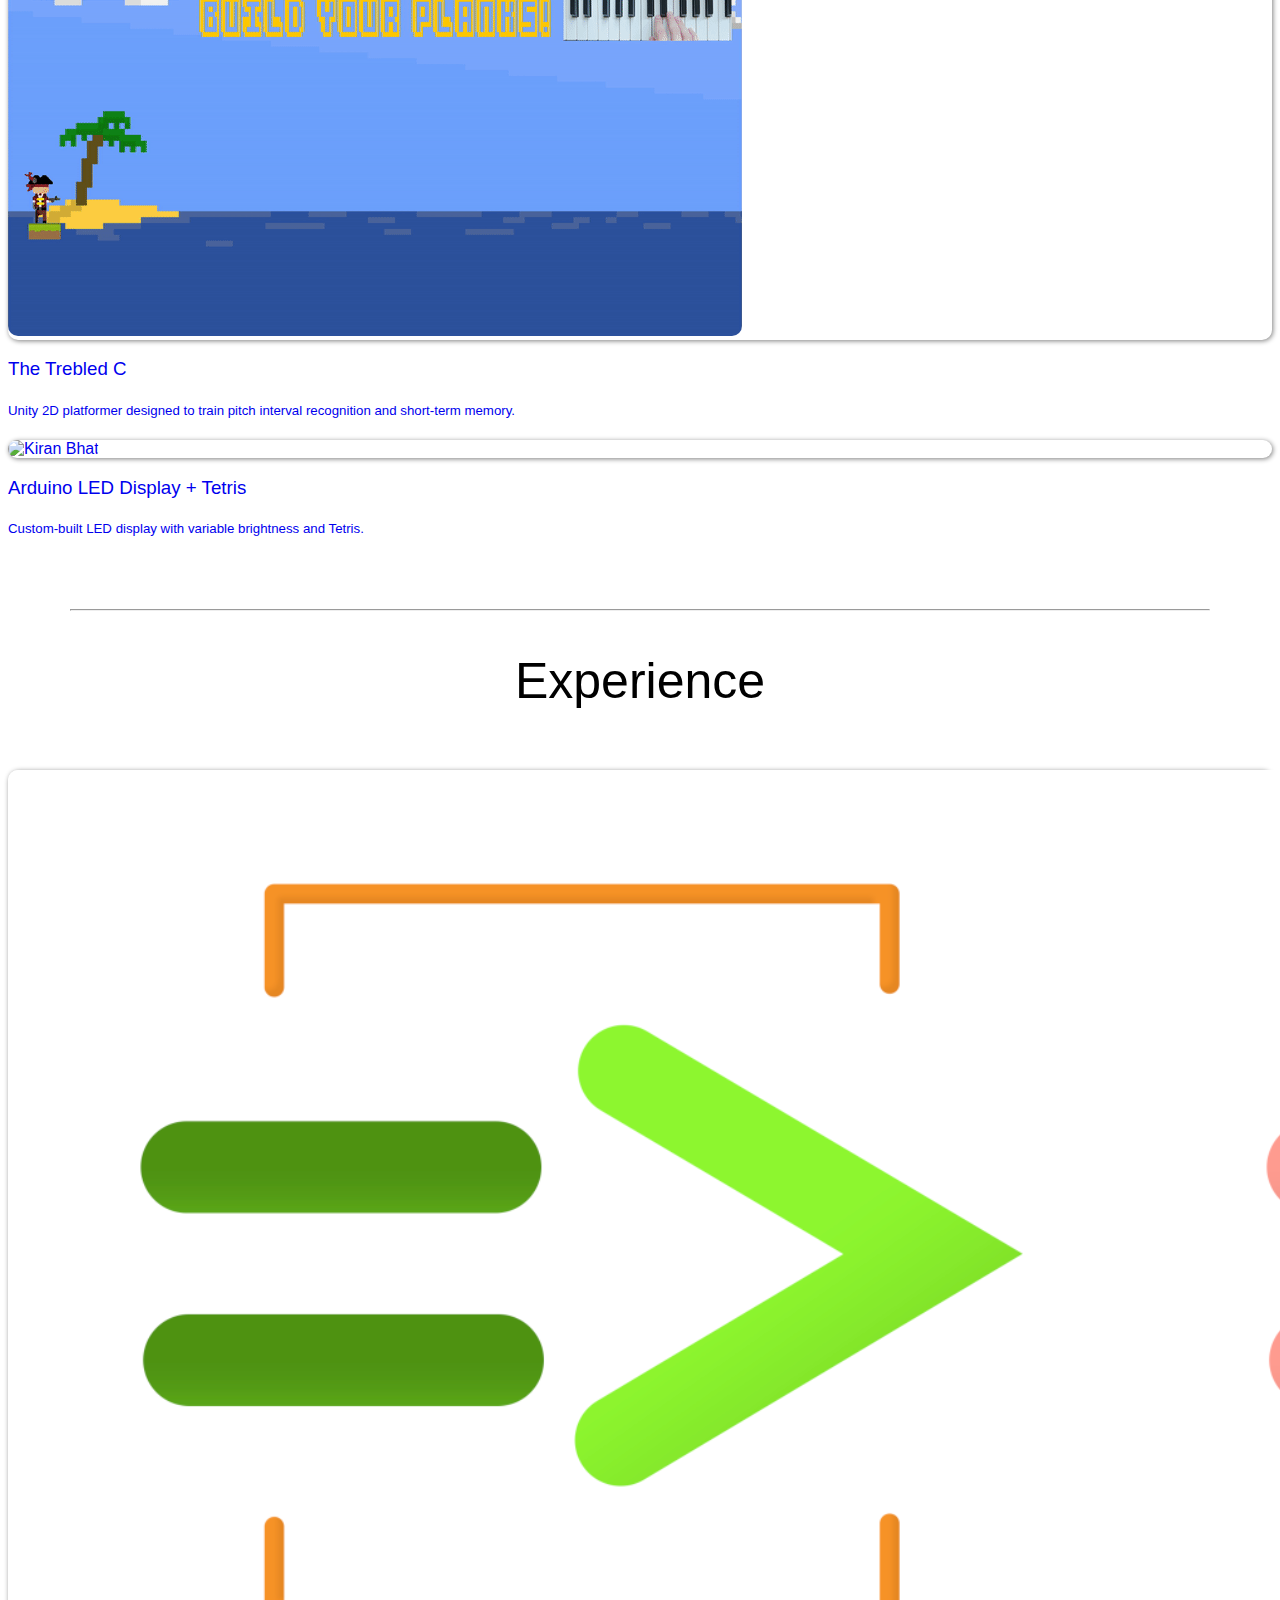
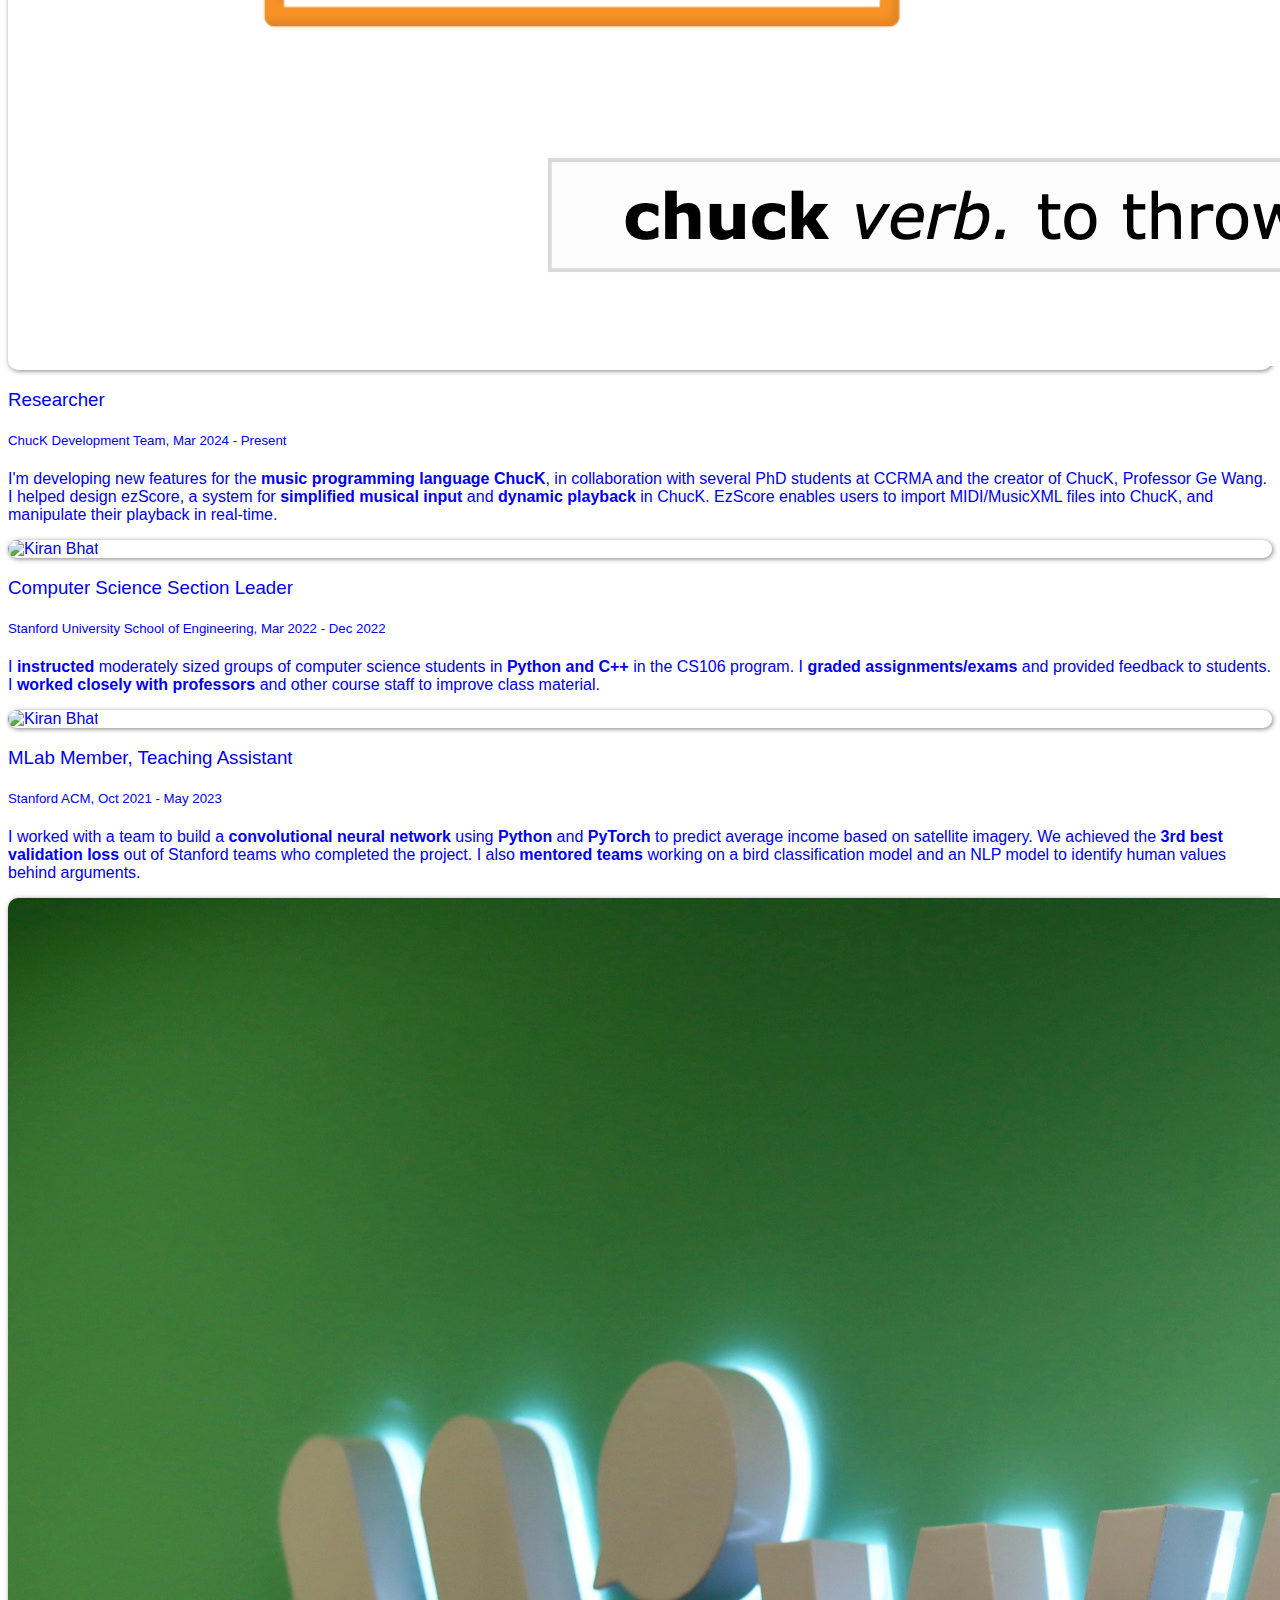
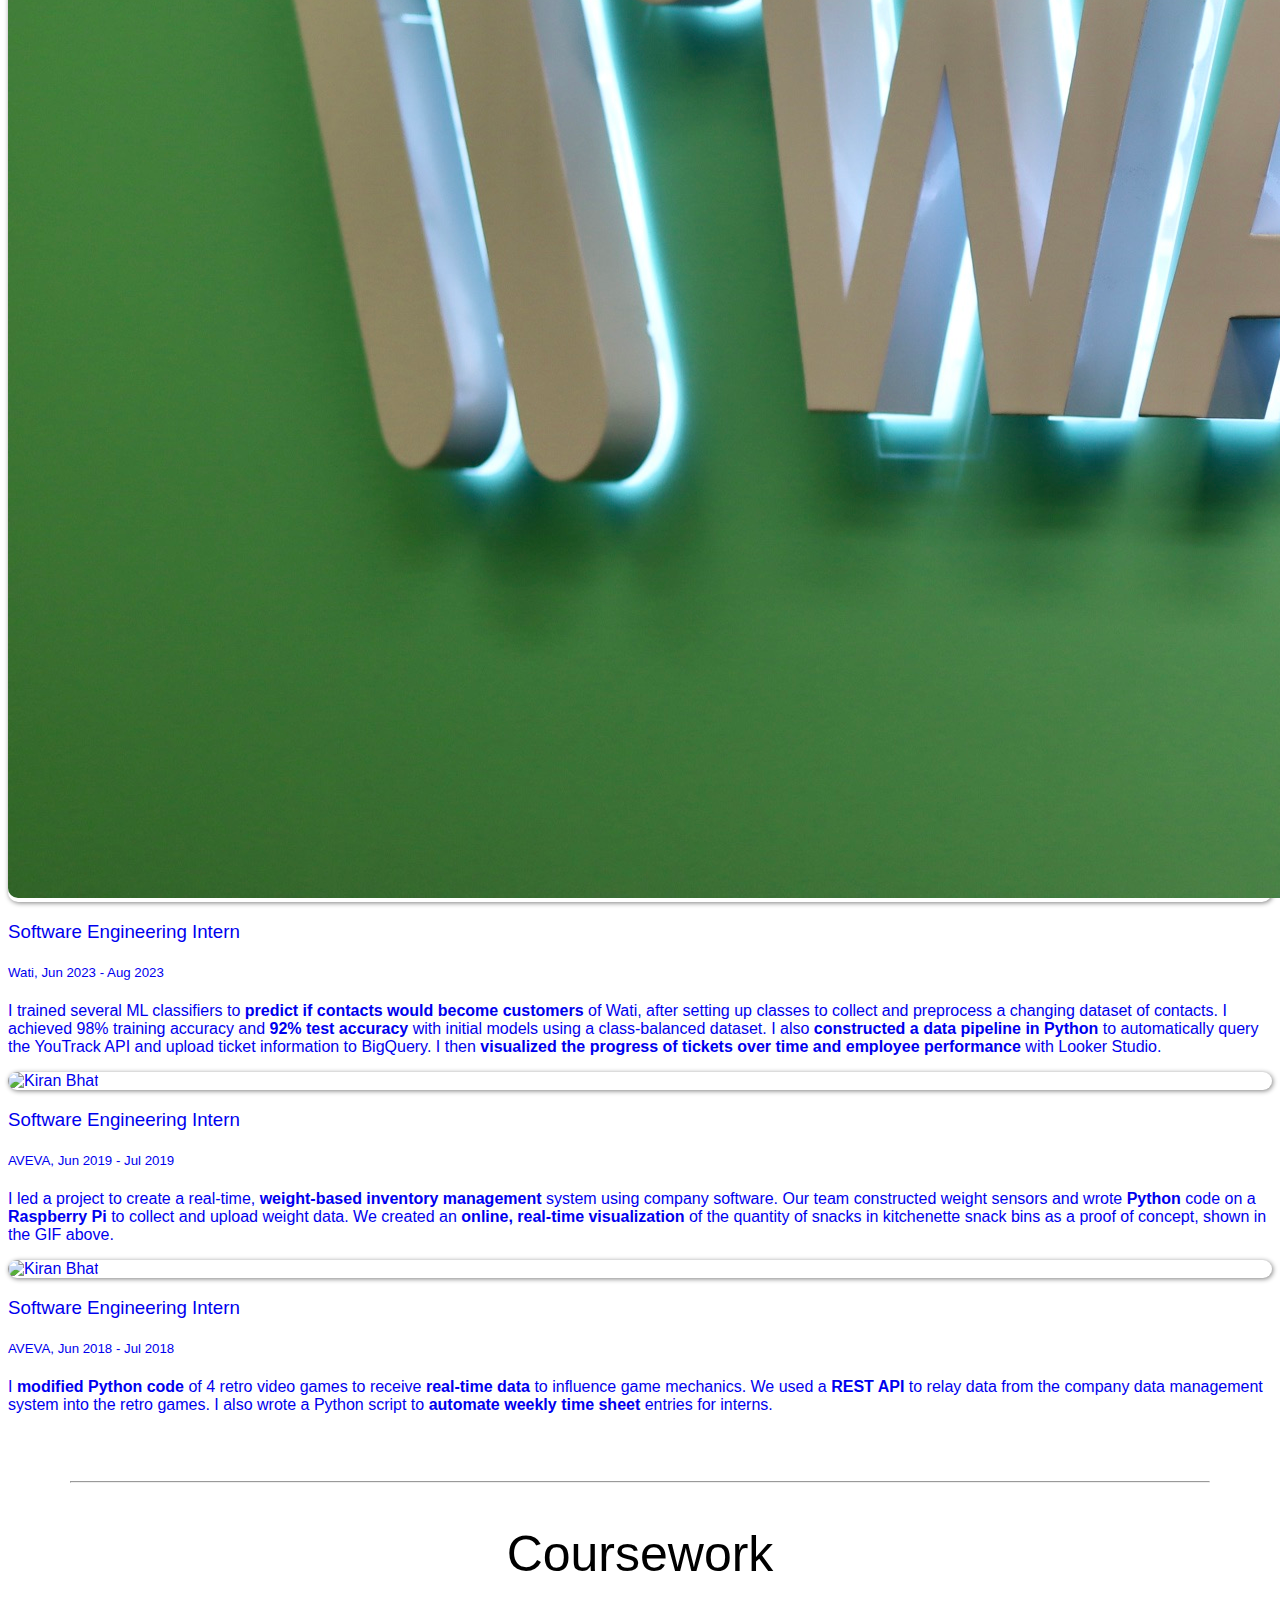
==== commit c0a6826a: "updated bio, added chuck dev to experiences" ====
--- a/index.html
+++ b/index.html
@@ -93,7 +93,7 @@
             <h1>Kiran Bhat</h1>
             <br>
             <h3>
-              What's up! I'm a senior at Stanford University studying computer science.
+              What's up! I'm a first-year Master's student at Stanford University studying computer science.
             </h3>
             <br>
             <h3>
@@ -298,6 +298,64 @@
             
             <!-- Left column -->
             <div class="col-lg-6 col-md-6 col-sm-12 mx-auto">
+              
+              <!-- ChucK Development Team -->
+              <a href="https://chuck.stanford.edu/" target="_blank" class="card mb-4 text-bg-light">
+                <div class="card-img-top">
+                  <img src="img/photos/chuck.png" class="img-fluid" alt="Kiran Bhat">
+                </div>
+                <div class="card-body">
+                  <h3 class="card-title">Researcher</h3>
+                  <h5 class="card-subtitle mb-3 text-muted">
+                    ChucK Development Team, Mar 2024 - Present
+                  </h5>
+                  <p class="card-text">
+                    I'm developing new features for the <b>music programming language ChucK</b>, in collaboration with several PhD 
+                    students at CCRMA and the creator of ChucK, Professor Ge Wang. I helped design ezScore, a system for <b>simplified 
+                      musical input</b> and <b>dynamic playback</b> in ChucK. EzScore enables users to import MIDI/MusicXML files into ChucK, 
+                    and manipulate their playback in real-time.
+                  </p>
+                </div>
+              </a>
+
+              <!-- Section Leading -->
+              <a href="https://cs198.stanford.edu/cs198/" target="_blank" class="card mb-4 text-bg-light">
+                <div class="card-img-top">
+                  <img src="img/gifs/SectionLeading.gif" class="img-fluid" alt="Kiran Bhat">
+                </div>
+                <div class="card-body">
+                  <h3 class="card-title">Computer Science Section Leader</h3>
+                  <h5 class="card-subtitle mb-3 text-muted">
+                    Stanford University School of Engineering, Mar 2022 - Dec 2022
+                  </h5>
+                  <p class="card-text">
+                    I <b>instructed</b> moderately sized groups of computer science students in <b>Python and C++</b> in the CS106 program. I <b>graded assignments/exams</b> and provided feedback to students. I <b>worked closely with professors</b> and other course staff to improve class material.
+                  </p>
+                </div>
+              </a>
+              
+
+              <!-- ACMLab -->
+              <a href="https://www.stanfordacm.org/" target="_blank" class="card mb-4 text-bg-light">
+                <div class="card-img-top">
+                  <img src="img/photos/ACMLab.png" class="img-fluid" alt="Kiran Bhat">
+                </div>
+                <div class="card-body">
+                  <h3 class="card-title">MLab Member, Teaching Assistant</h3>
+                  <h5 class="card-subtitle mb-3 text-muted">
+                    Stanford ACM, Oct 2021 - May 2023
+                  </h5>
+                  <p class="card-text">
+                    I worked with a team to build a <b>convolutional neural network</b> using <b>Python</b> and <b>PyTorch</b> to predict average income based on satellite imagery. We achieved the <b>3rd best validation loss</b> out of Stanford teams who completed the project. I also <b>mentored teams</b> working on a bird classification model and an NLP model to identify human values behind arguments.
+                  </p>
+                </div>
+              </a>
+              
+            </div>
+
+
+            <!-- Right column -->
+            <div class="col-lg-6 col-md-6 col-sm-12 mx-auto">
 
               <!-- Wati -->
               <a href="https://www.wati.io/" target="_blank" class="card mb-4 text-bg-light">
@@ -315,43 +373,7 @@
                 </div>
               </a>
 
-              <!-- ACMLab -->
-              <a href="https://www.stanfordacm.org/" target="_blank" class="card mb-4 text-bg-light">
-                <div class="card-img-top">
-                  <img src="img/photos/ACMLab.png" class="img-fluid" alt="Kiran Bhat">
-                </div>
-                <div class="card-body">
-                  <h3 class="card-title">MLab Member, Teaching Assistant</h3>
-                  <h5 class="card-subtitle mb-3 text-muted">
-                    Stanford ACM, Oct 2021 - May 2023
-                  </h5>
-                  <p class="card-text">
-                    I worked with a team to build a <b>convolutional neural network</b> using <b>Python</b> and <b>PyTorch</b> to predict average income based on satellite imagery. We achieved the <b>3rd best validation loss</b> out of Stanford teams who completed the project. I also <b>mentored teams</b> working on a bird classification model and an NLP model to identify human values behind arguments.
-                  </p>
-                </div>
-              </a>
-              
-            </div>
-
-
-            <!-- Right column -->
-            <div class="col-lg-6 col-md-6 col-sm-12 mx-auto">
-
-              <!-- Section Leading -->
-              <a href="https://cs198.stanford.edu/cs198/" target="_blank" class="card mb-4 text-bg-light">
-                <div class="card-img-top">
-                  <img src="img/gifs/SectionLeading.gif" class="img-fluid" alt="Kiran Bhat">
-                </div>
-                <div class="card-body">
-                  <h3 class="card-title">Computer Science Section Leader</h3>
-                  <h5 class="card-subtitle mb-3 text-muted">
-                    Stanford University School of Engineering, Mar 2022 - Dec 2022
-                  </h5>
-                  <p class="card-text">
-                    I <b>instructed</b> moderately sized groups of computer science students in <b>Python and C++</b> in the CS106 program. I <b>graded assignments/exams</b> and provided feedback to students. I <b>worked closely with professors</b> and other course staff to improve class material.
-                  </p>
-                </div>
-              </a>
+              
               
               <!-- AVEVA 2019  -->
               <a href="https://www.osisoft.com/" target="_blank" class="card mb-4 text-bg-light">
@@ -401,7 +423,7 @@
       <div class="container">
         <div class="row">
           <!-- Column 1 -->
-          <div class="col-lg-4 col-md-12 col-sm-12 mx-auto">
+          <div class="col-lg-3 col-md-12 col-sm-12 mx-auto">
             <h4>Computer Science</h4>
             <p><b>CS 255</b> Cryptography</p>
             <p><b>CS 238</b> Decision Making Under Uncertainty</p>
@@ -422,7 +444,20 @@
           </div>
 
           <!-- Column 2 -->
-          <div class="col-lg-4 col-md-12 col-sm-12 mx-auto">
+          <div class="col-lg-3 col-md-12 col-sm-12 mx-auto">
+            <h4>Music and Acoustics</h4>
+            <p><b>CS 476A</b> Music, Computing, and Design</p>
+            <p><b>CS 470</b> Music and AI</p>
+            <p><b>CS 275A</b> Symbolic Musical Information</p>
+            <p><b>CS 170</b> Stanford Laptop Orchestra</p>
+            <p><b>MUSIC 320</b> Audio Signal Processing</p>
+            <p><b>MUSIC 319</b> Computational Models of Sound Perception</p>
+            <p><b>MUSIC 257</b> Neuroplasticity and Musical Gaming</p>
+            <p><b>MUSIC 220A</b> Computer-Generated Sound</p>
+          </div>
+
+          <!-- Column 2 -->
+          <div class="col-lg-3 col-md-12 col-sm-12 mx-auto">
             <h4>Physics</h4>
             <p><b>PHYSICS 59</b> Frontiers of Physics Research</p>
             <p><b>PHYSICS 46</b> Light and Heat Laboratory</p>
@@ -434,14 +469,13 @@
           </div>
 
           <!-- Column 3 -->
-          <div class="col-lg-4 col-md-12 col-sm-12 mx-auto">
+          <div class="col-lg-3 col-md-12 col-sm-12 mx-auto">
             <h4>Other</h4>
             <p><b>ENGR 40M</b> Electrical Engineering</p>
             <p><b>MATH 51</b> Linear Algebra and Multivariable Calculus</p>
             <p><b>CS 547</b> Human-Computer Interaction Seminar</p>
             <p><b>CS 106S</b> Coding for Social Good</p>
             <p><b>THINK 65</b> Preventing Human Extinction</p>
-            <p><b>MUSIC 257</b> Neuroplasticity and Musical Gaming</p>
             <p><b>MUSIC 123B</b> Undergraduate Seminar in Composition: Pitch Design</p>
             <p><b>MUSIC 72D</b> Jazz Piano</p>
           </div>
@@ -453,7 +487,7 @@
       <hr style="margin-top: 20px">
       <br>
       <div class="container">
-        <p>Created by Kiran Bhat. Last updated Aug 28, 2024.</p>
+        <p>Created by Kiran Bhat. Last updated Nov 16, 2024.</p>
       </div>
     </div>
 
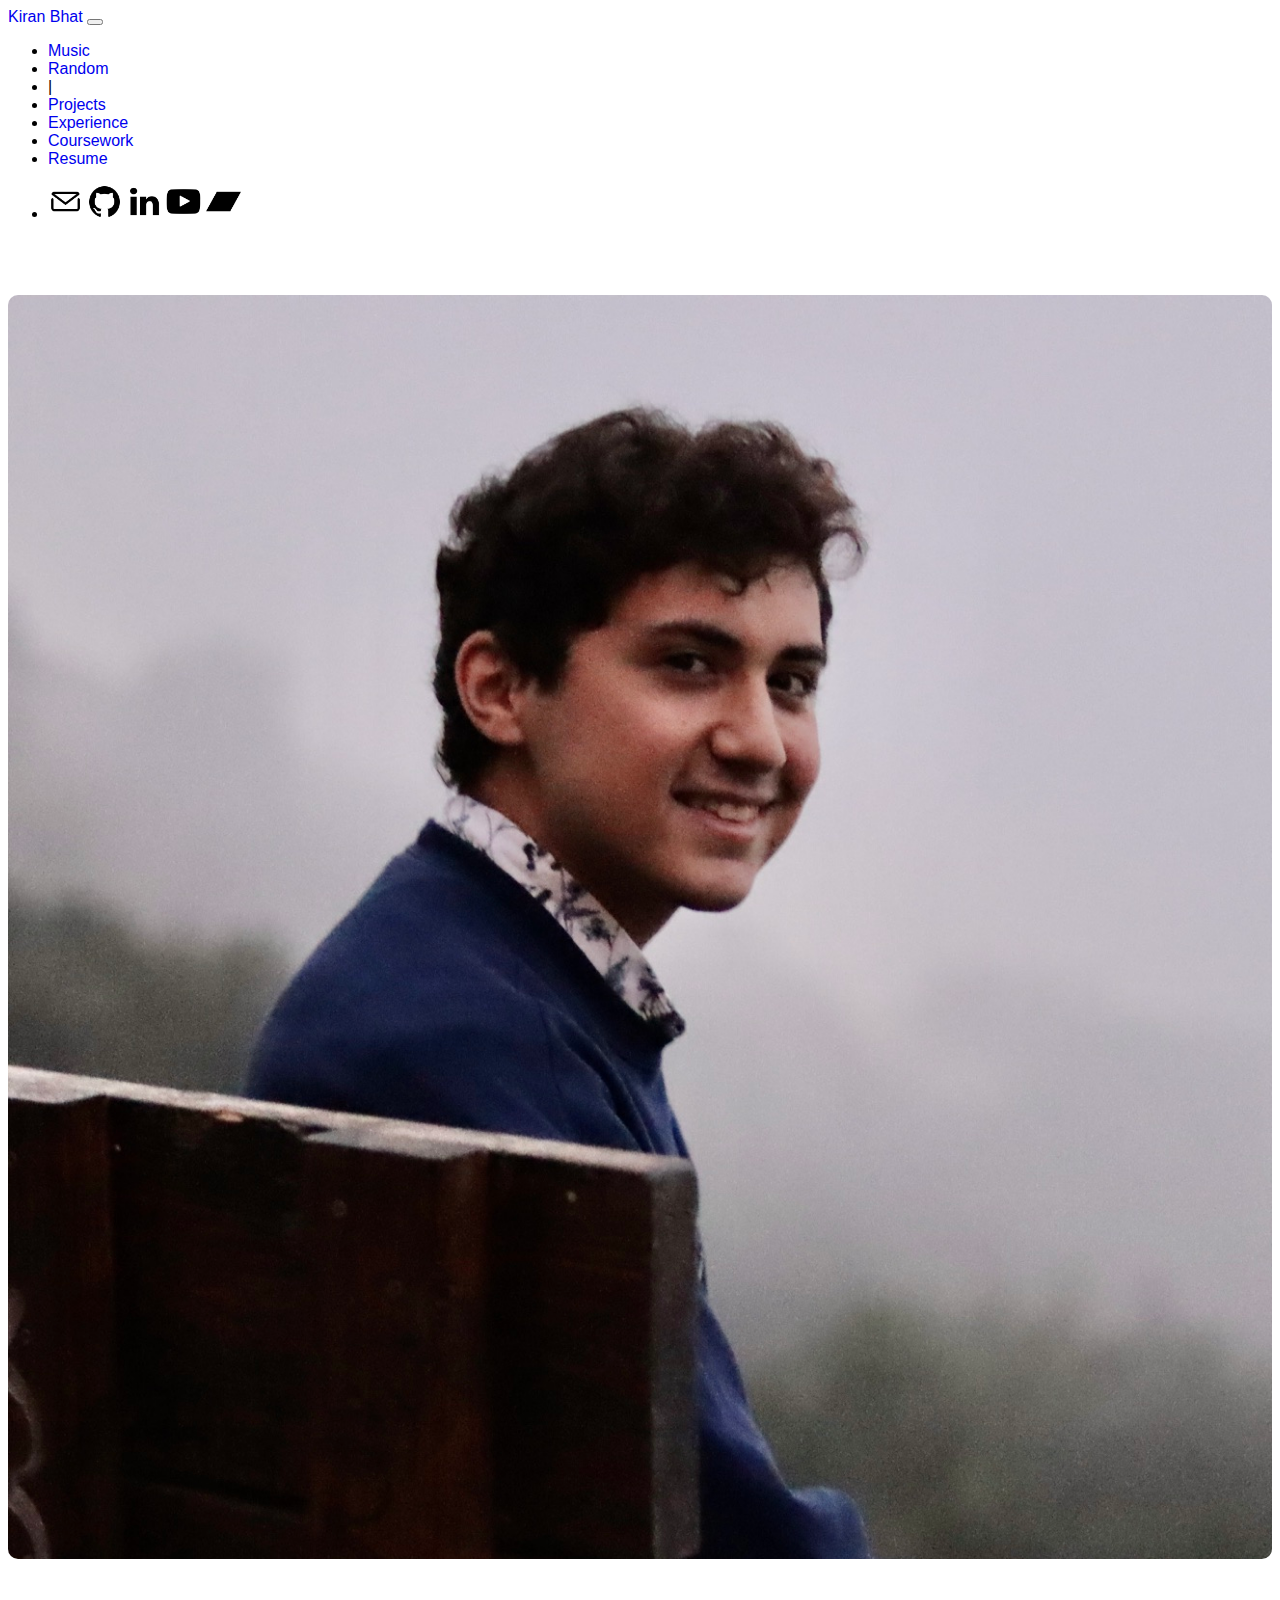
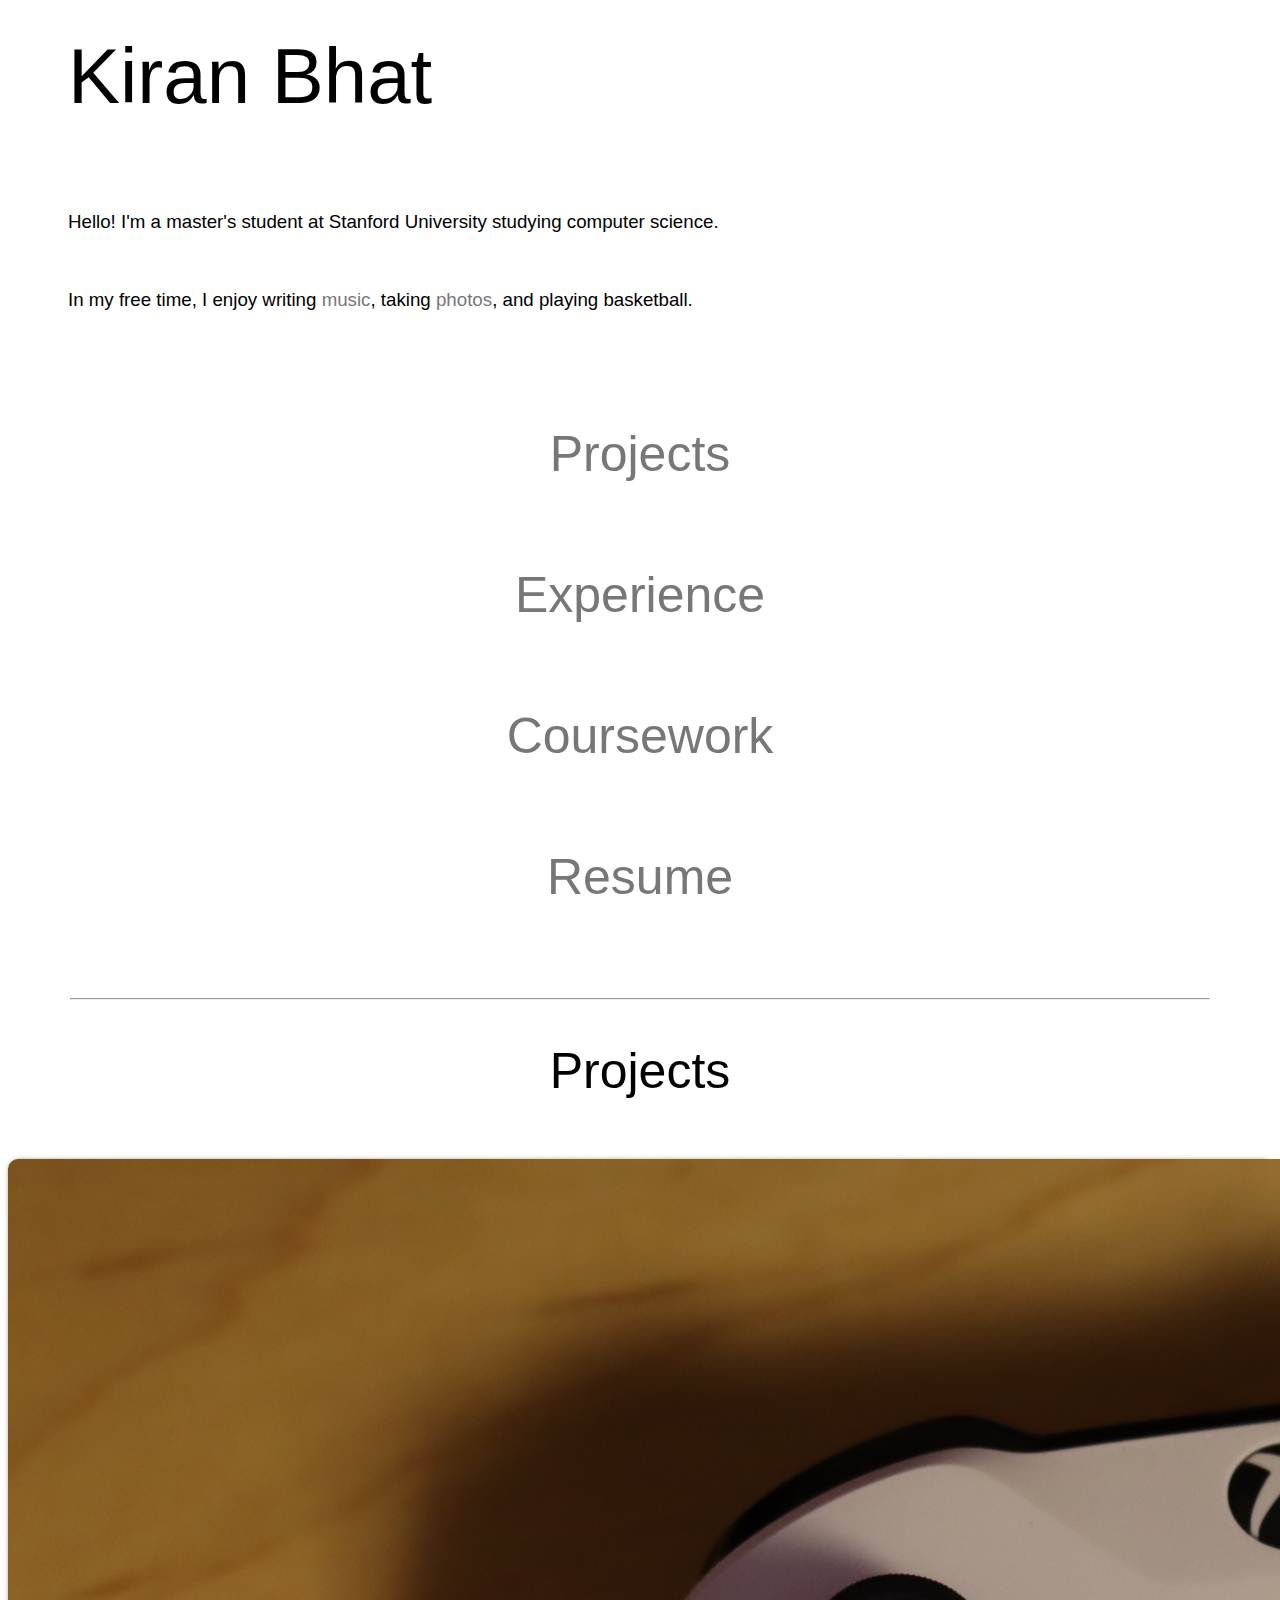
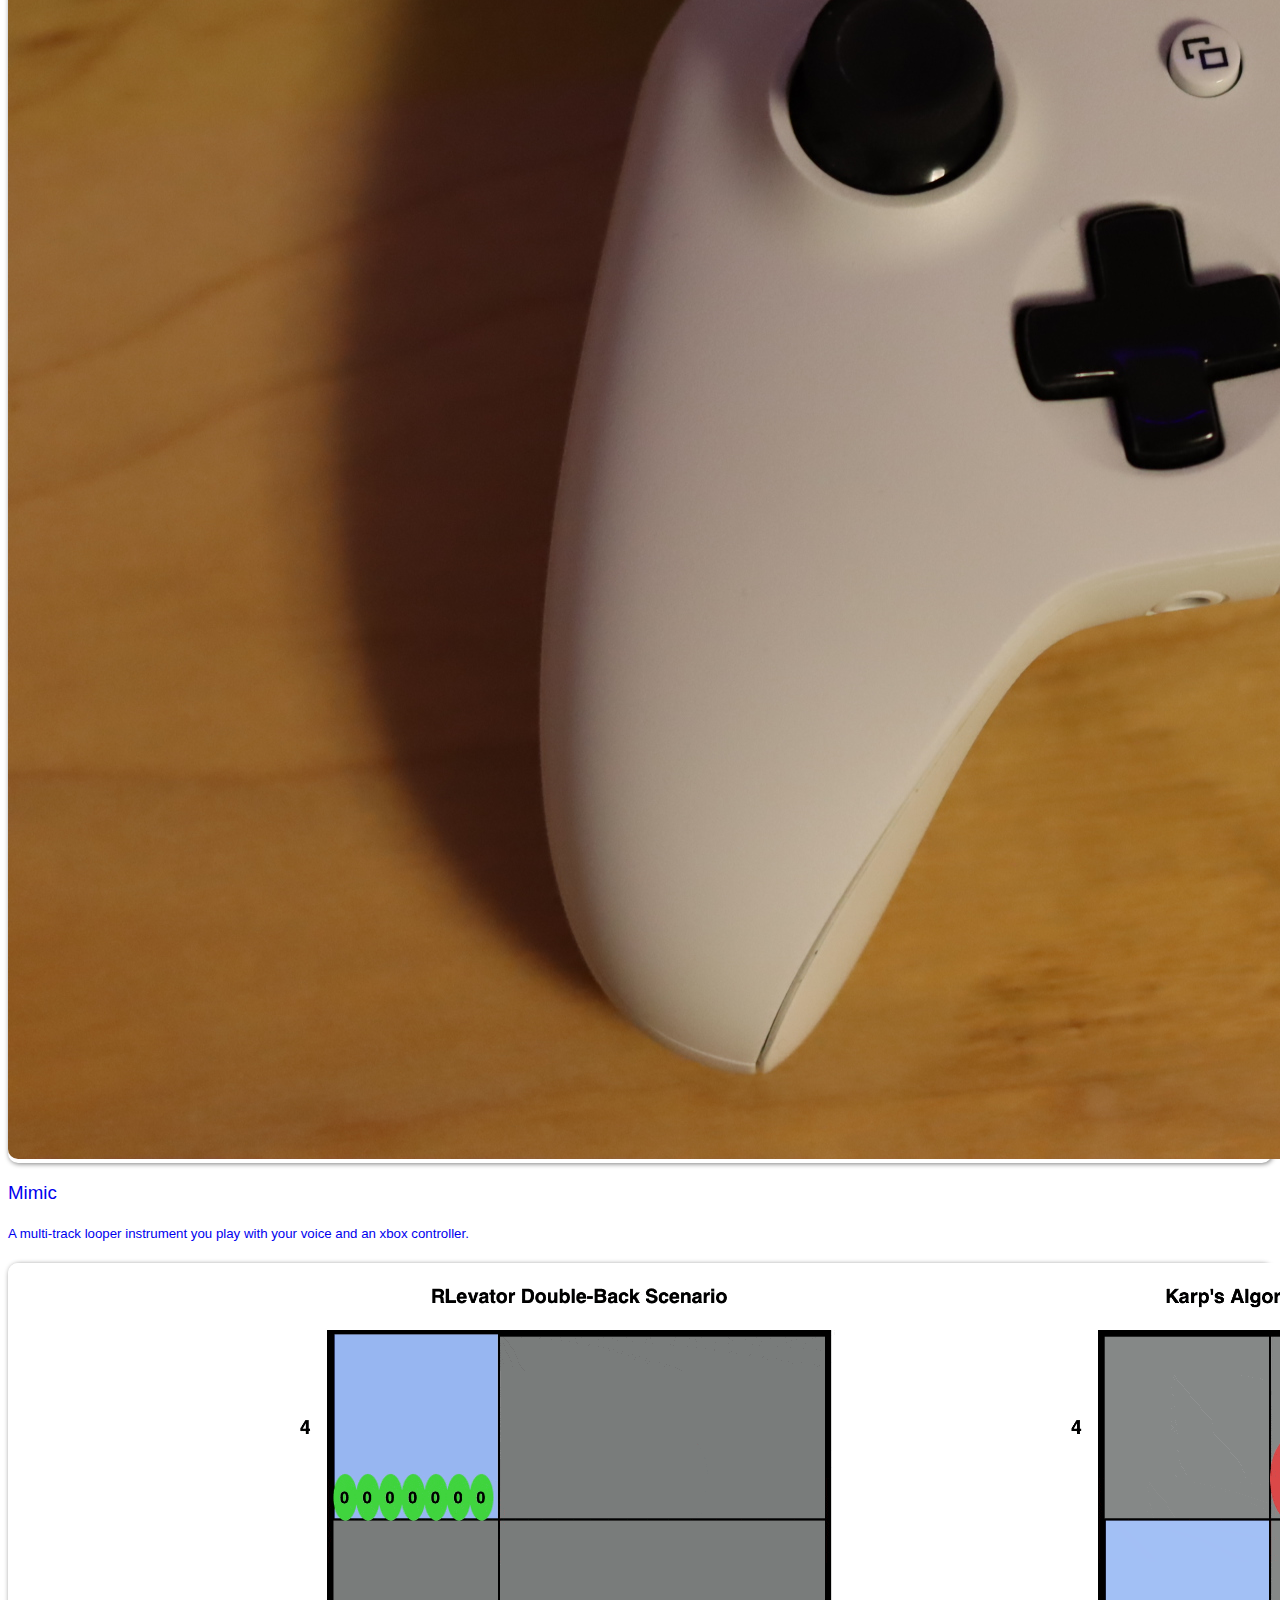
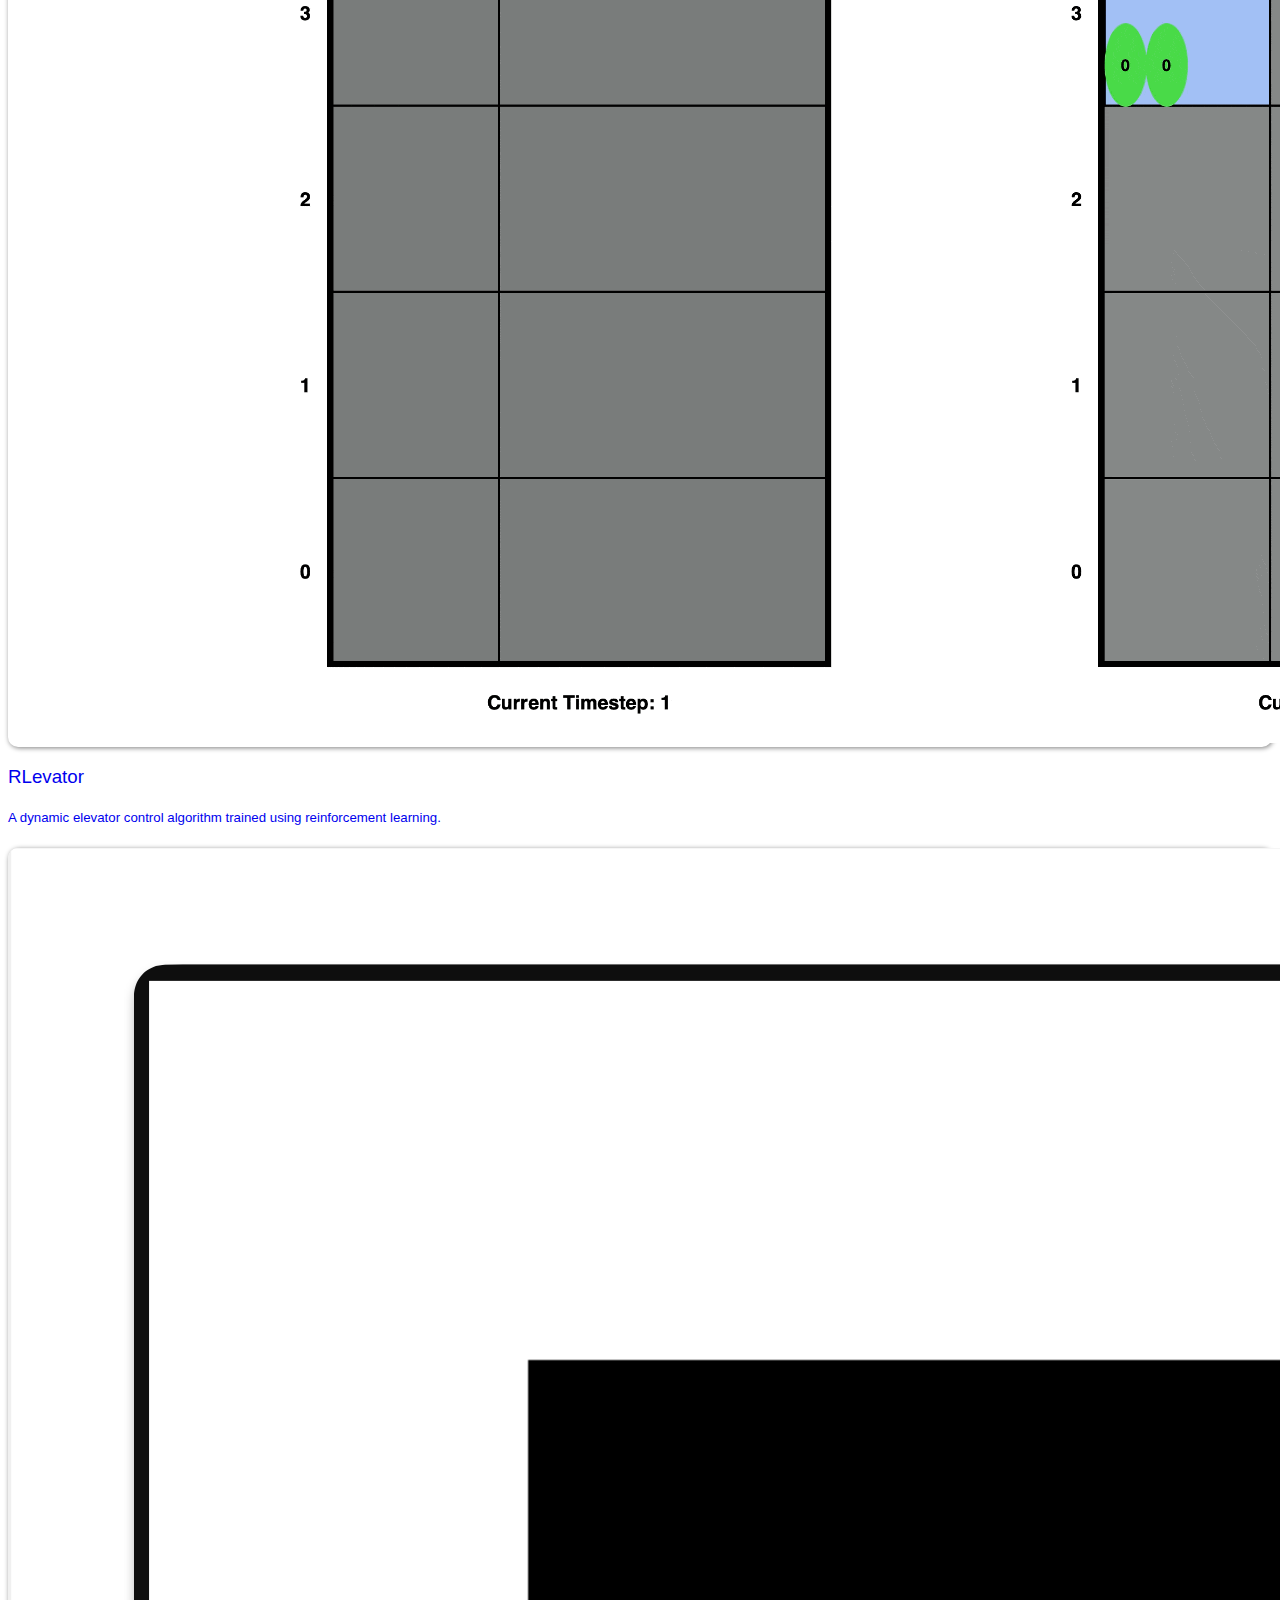
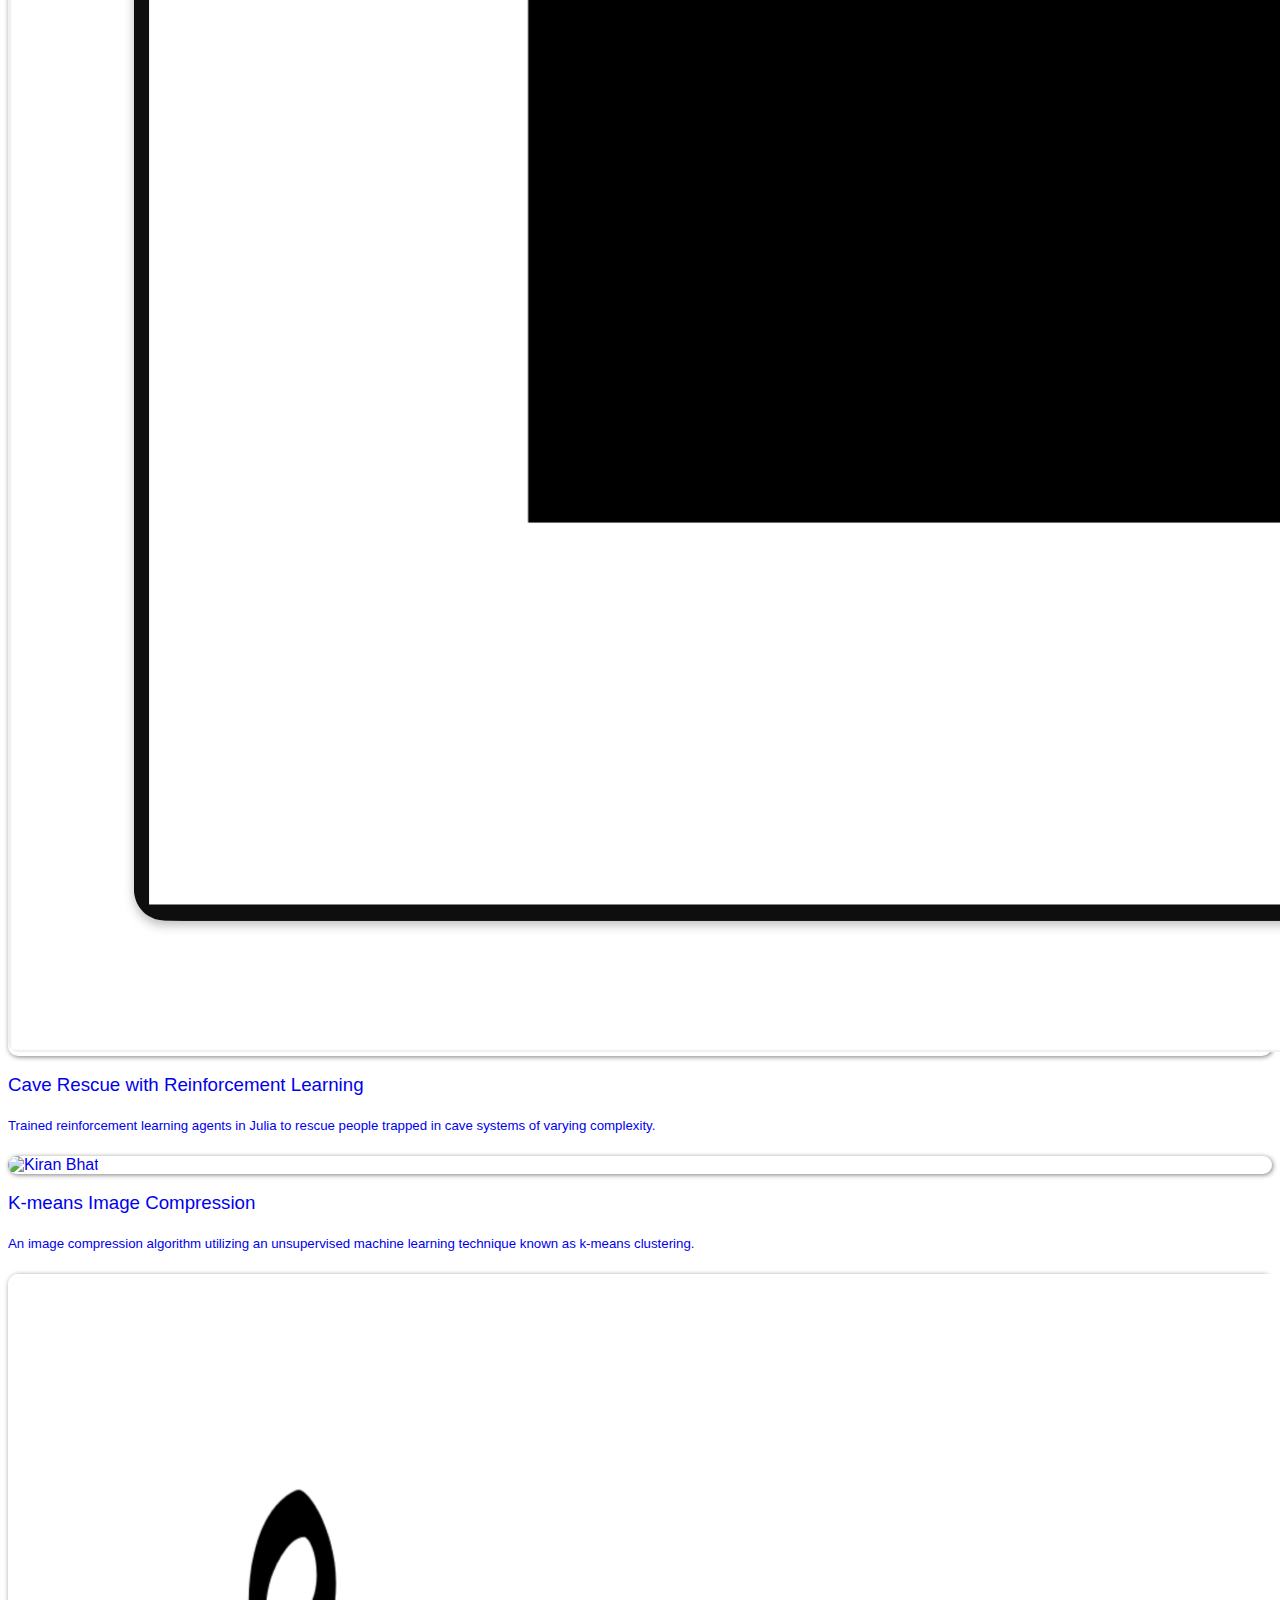
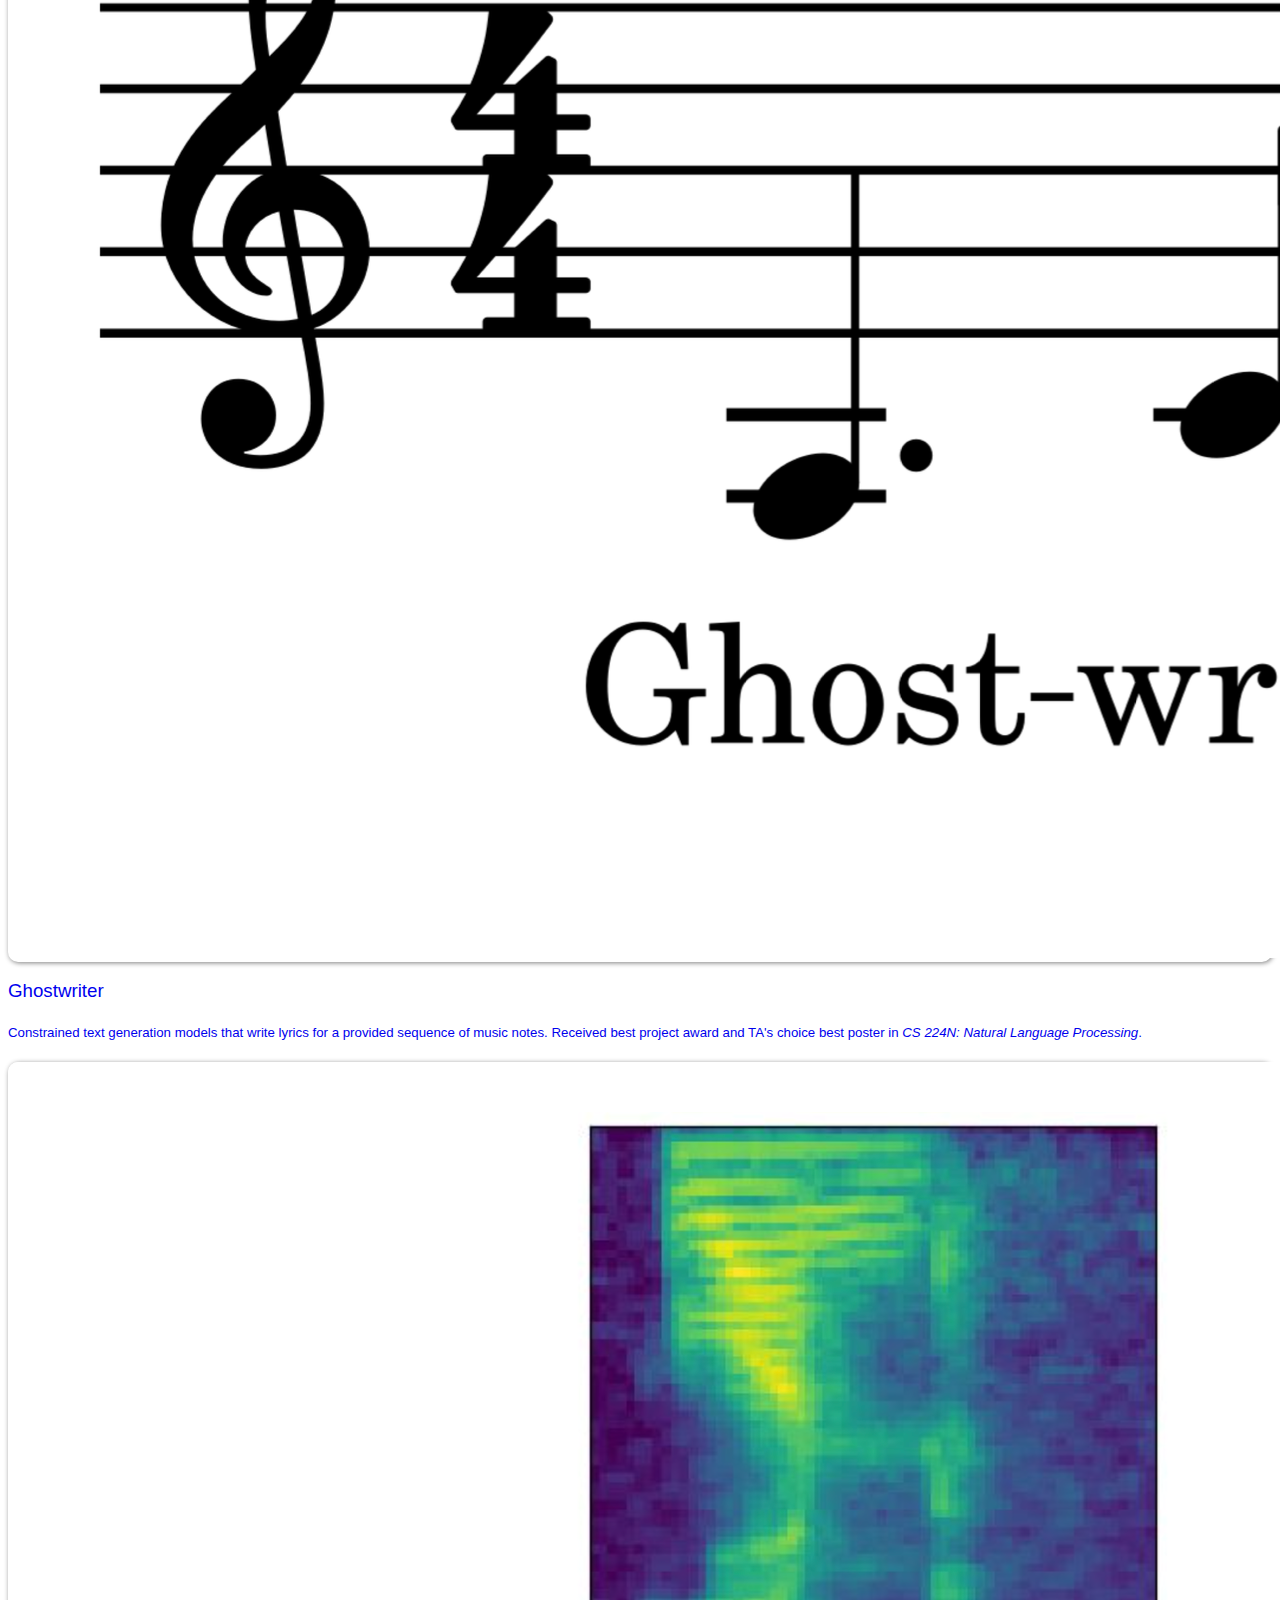
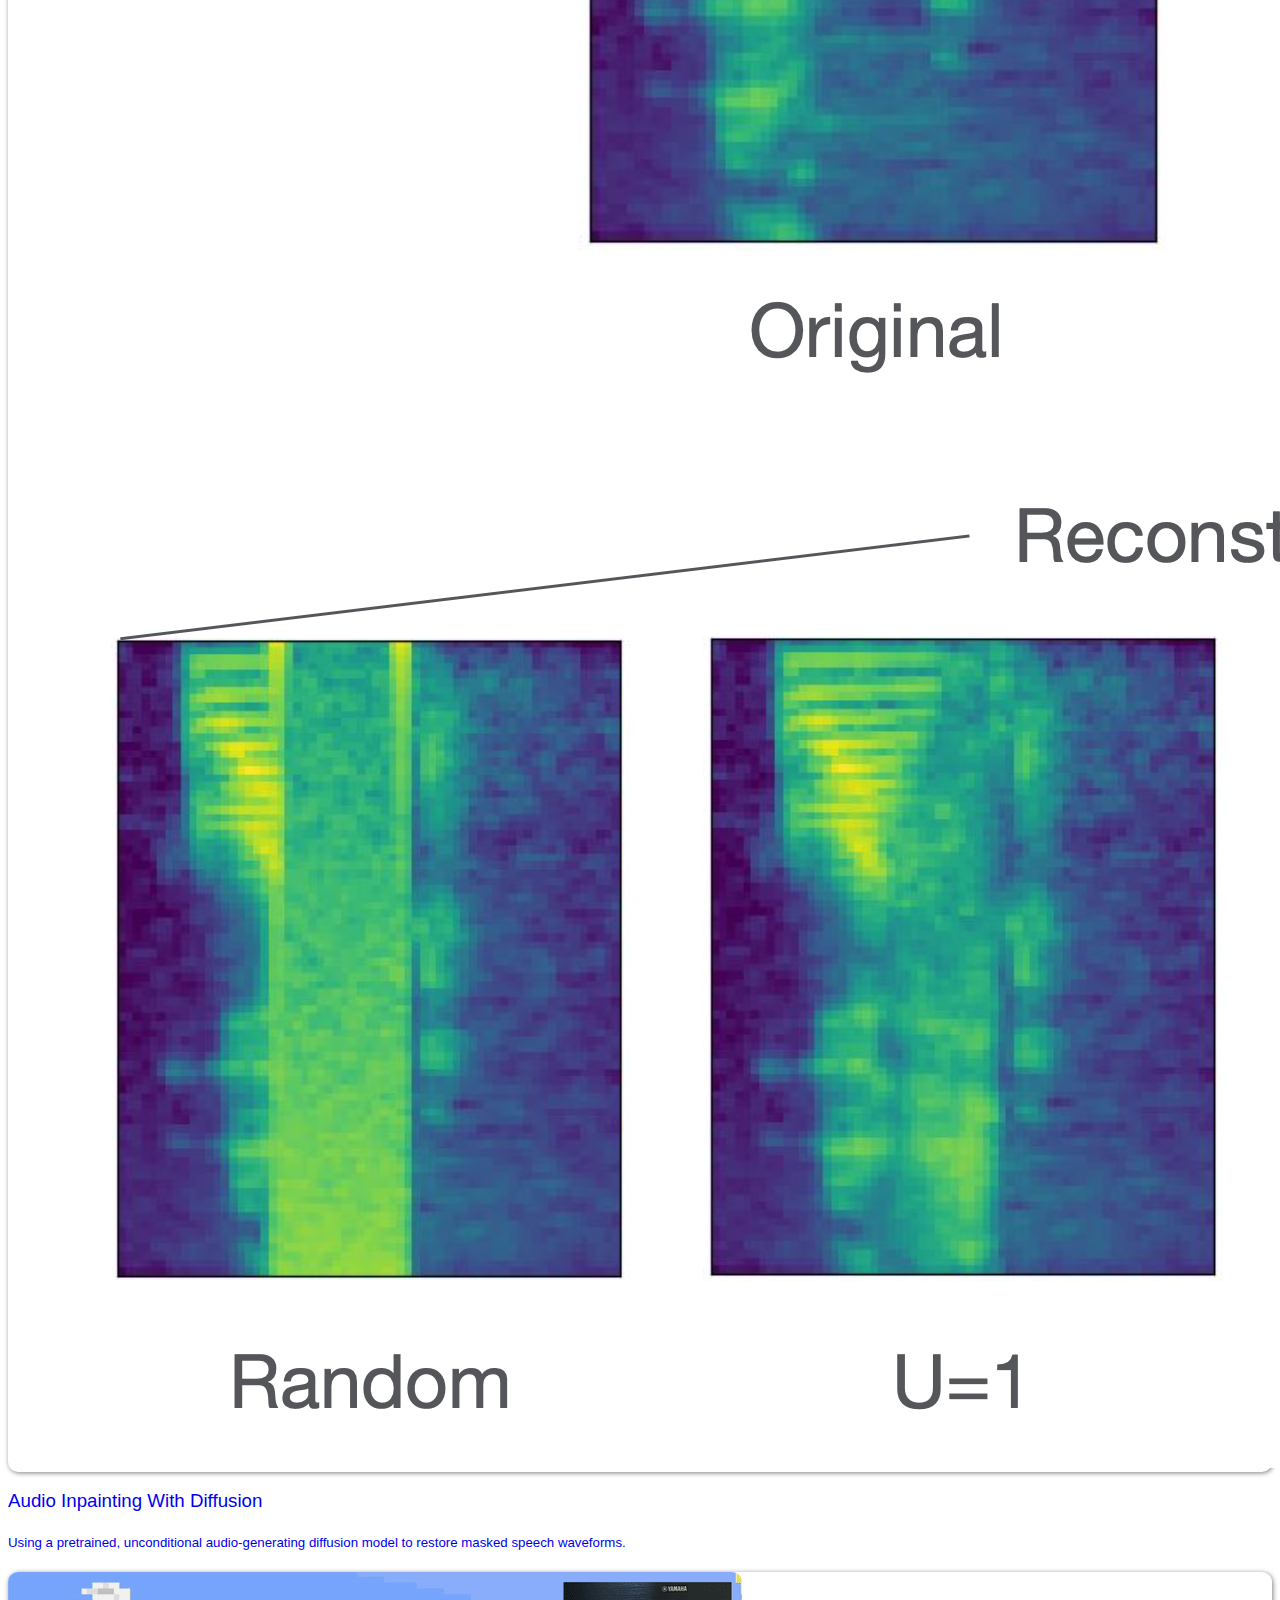
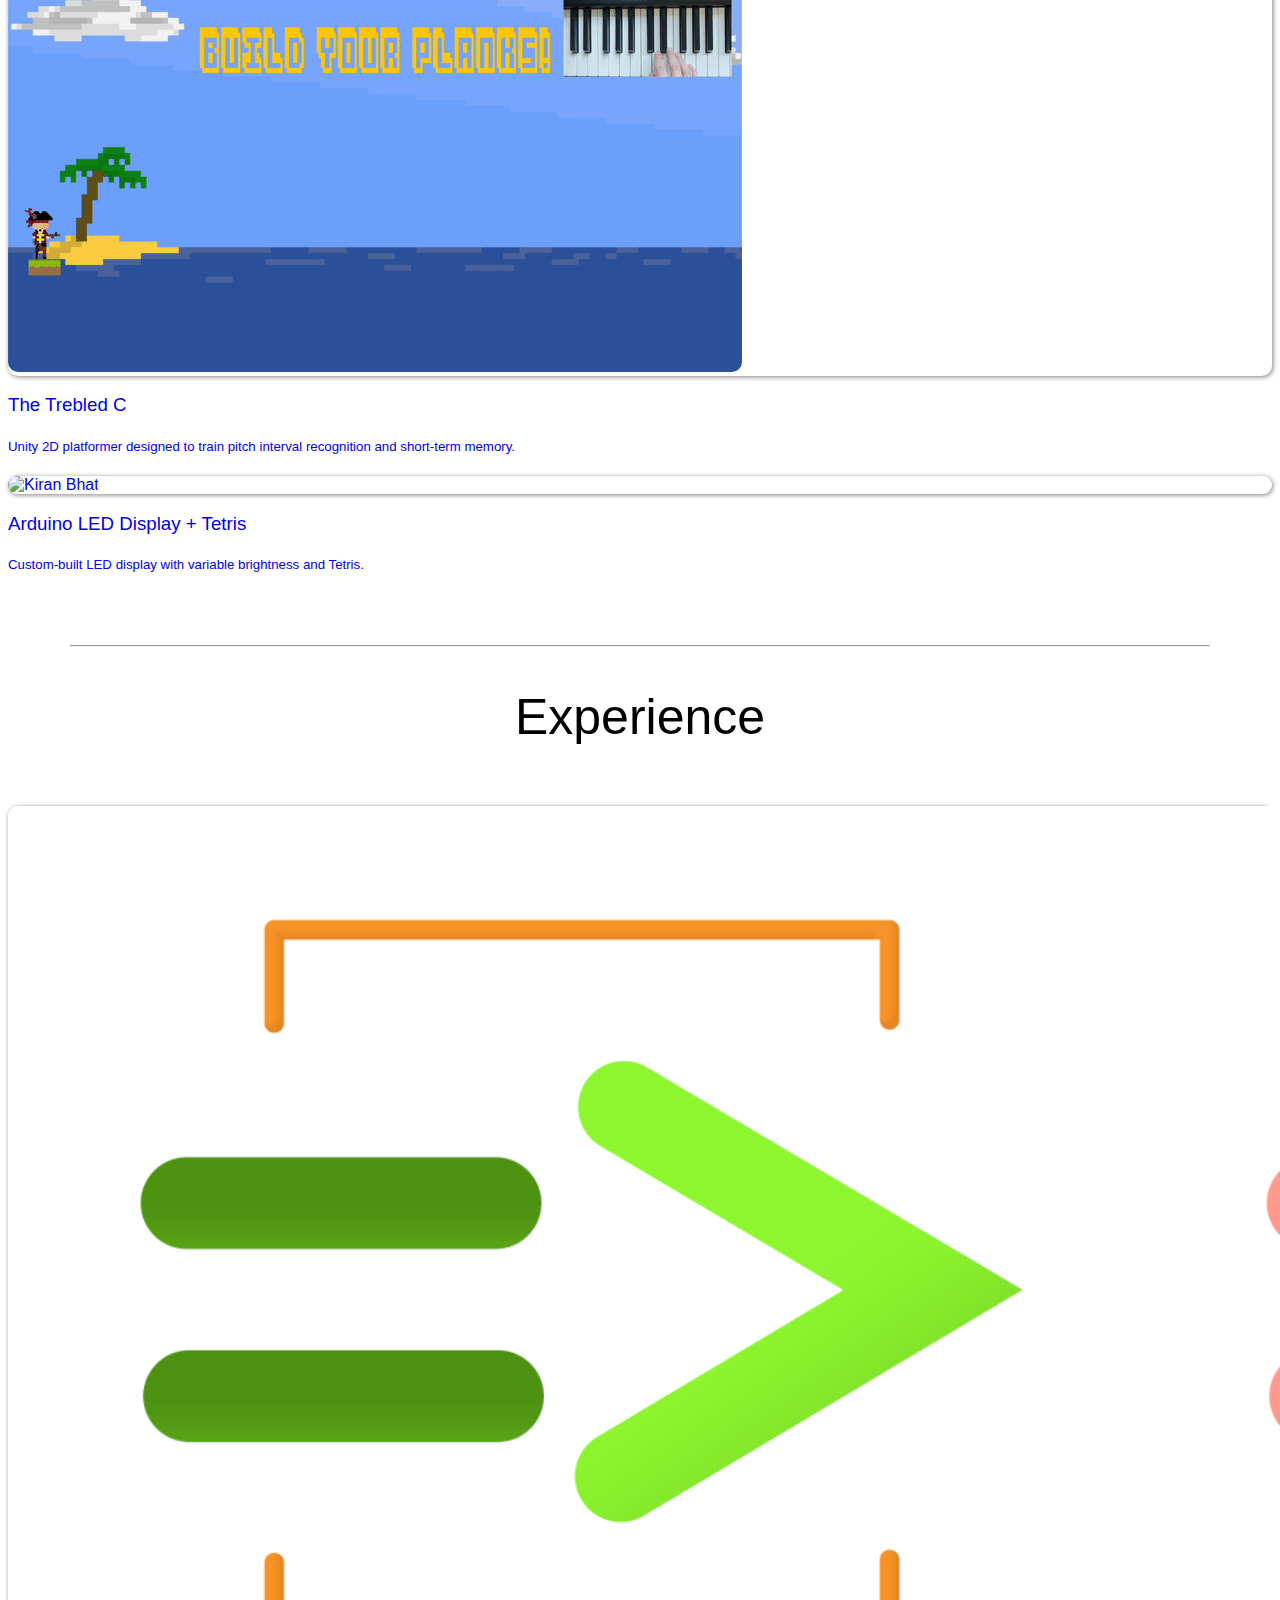
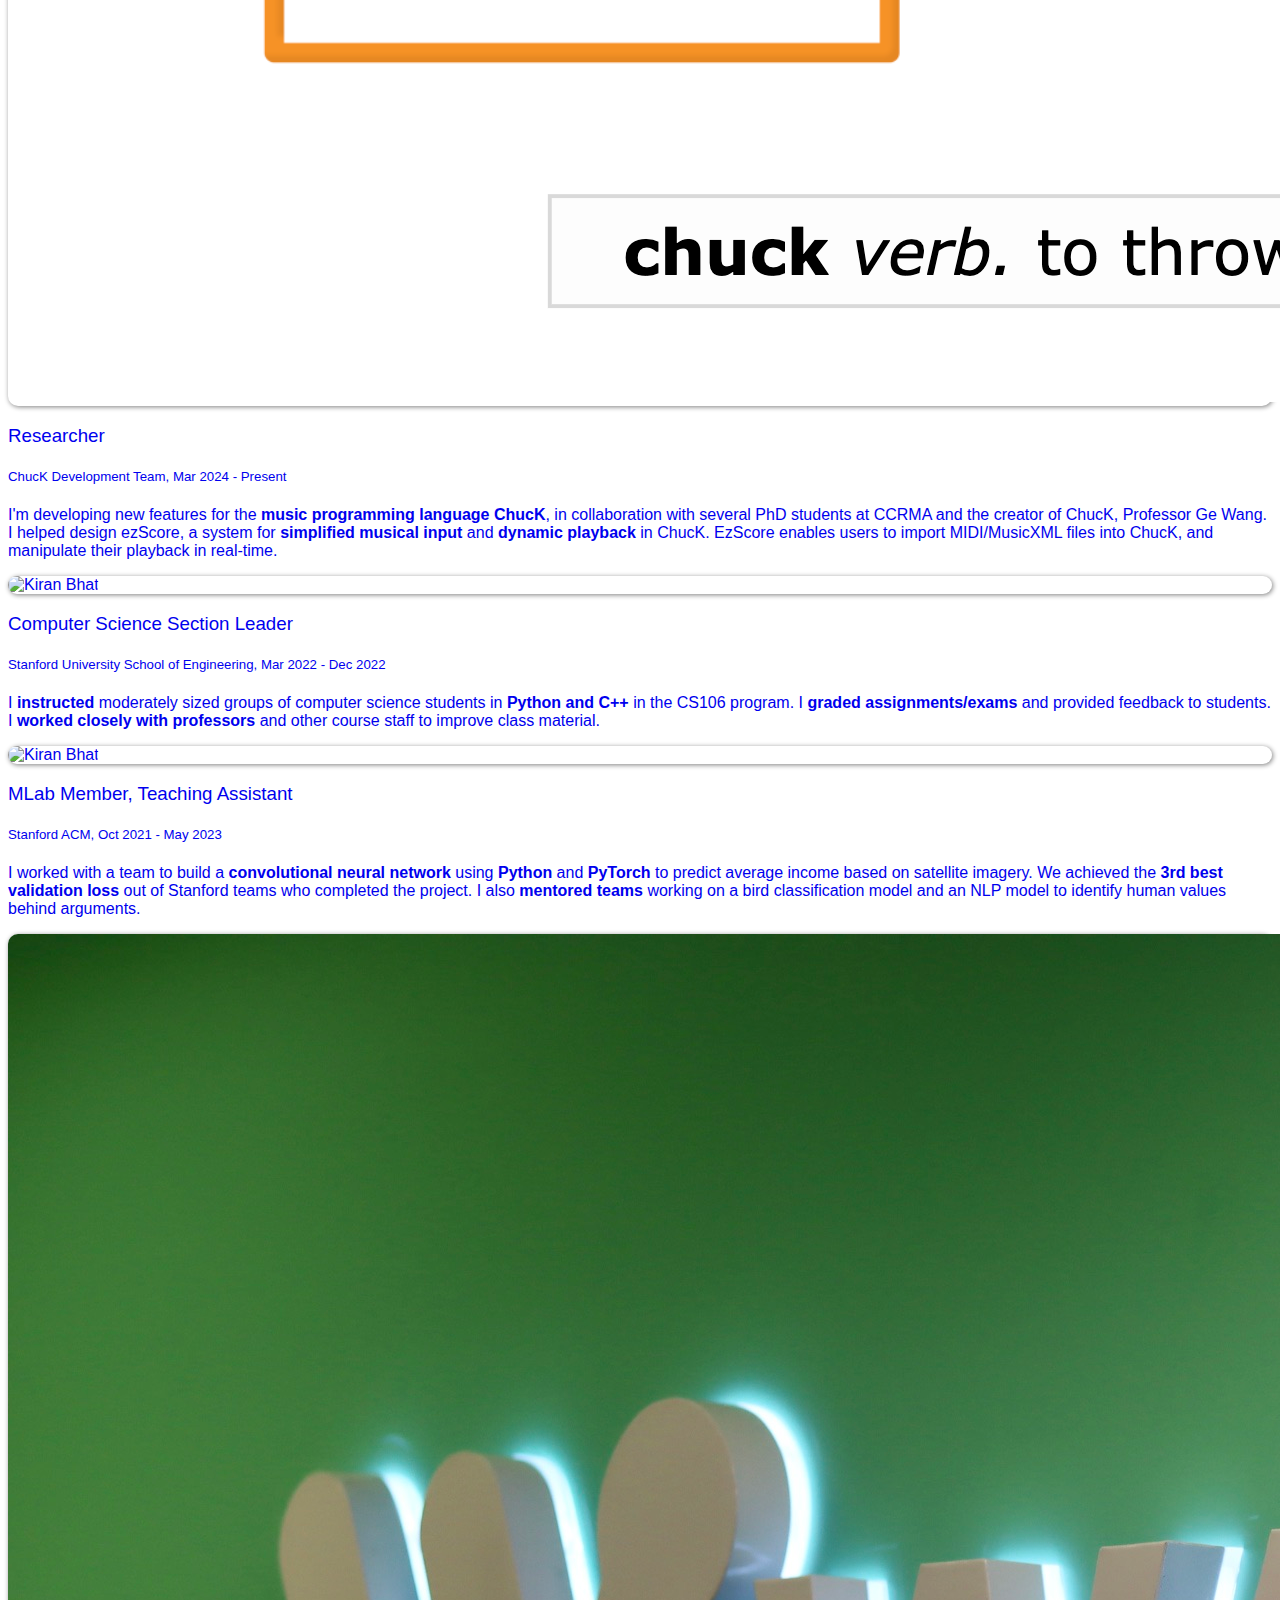
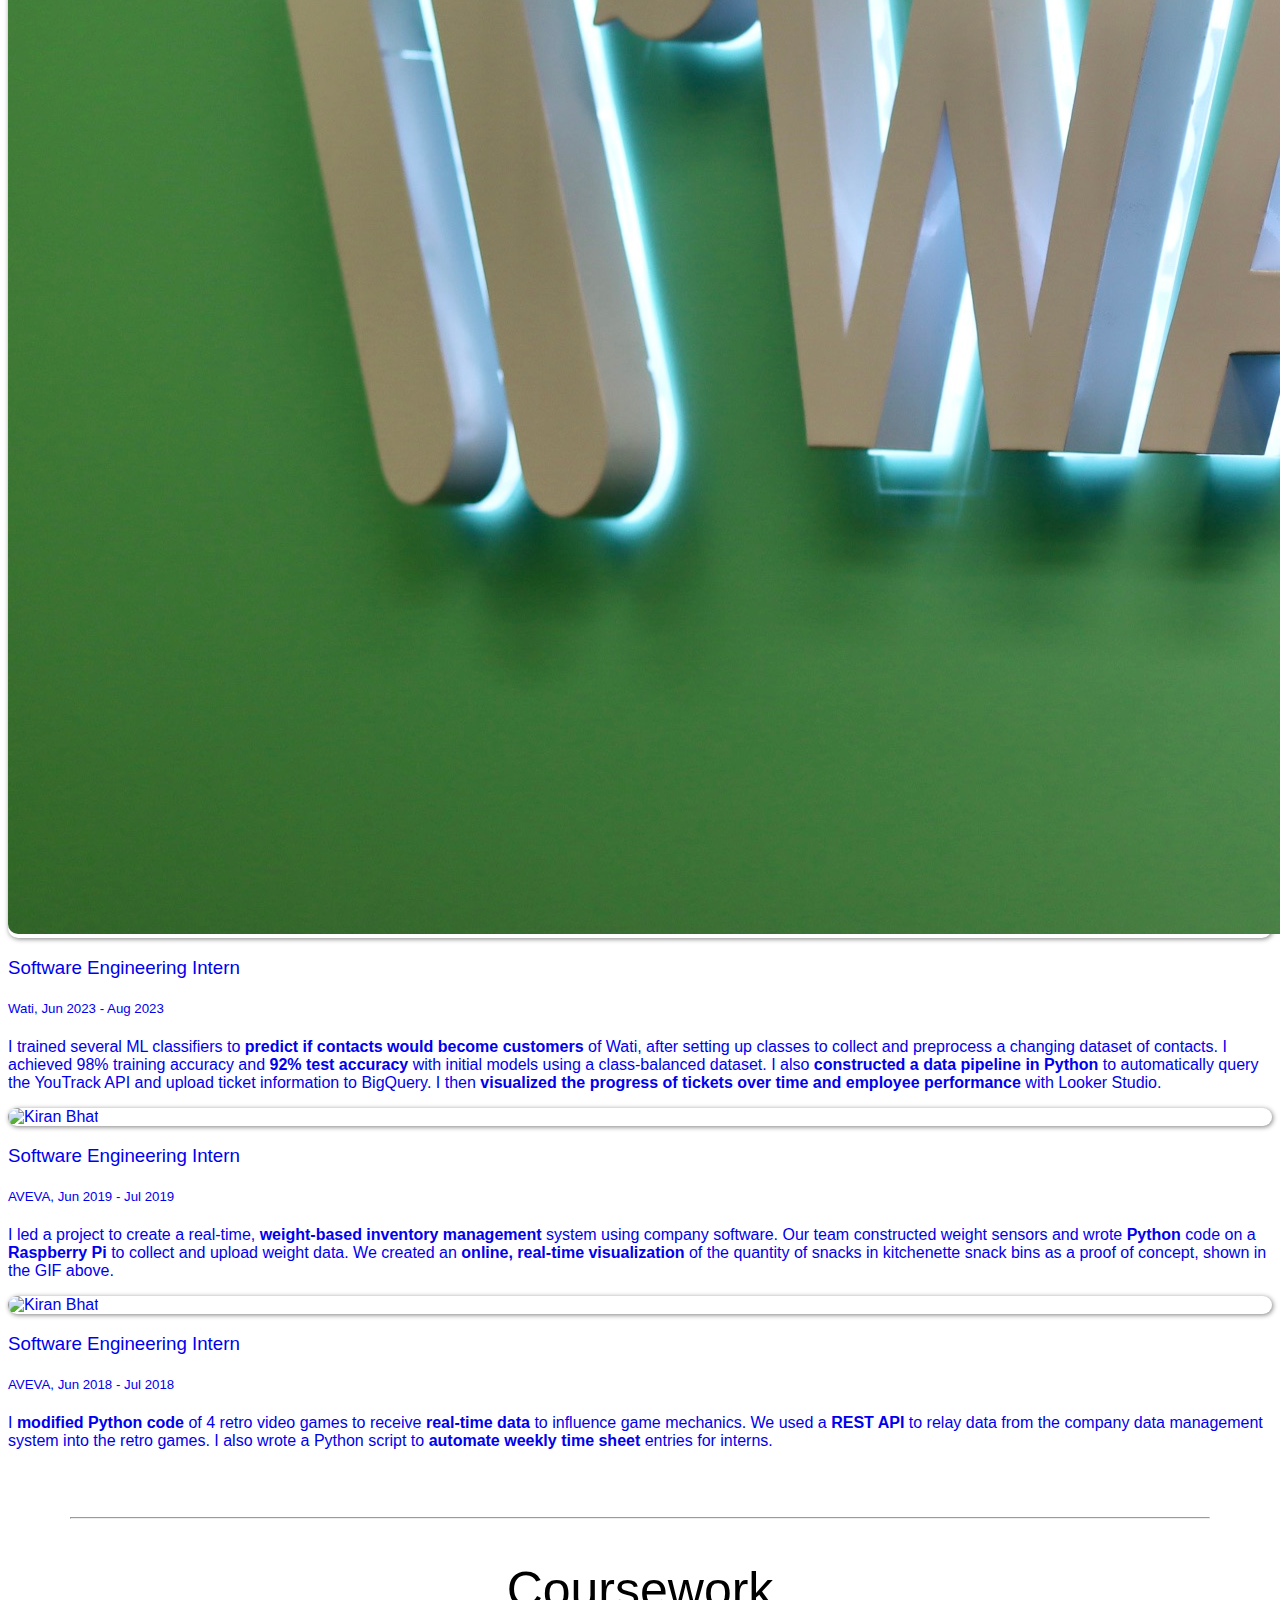
==== commit 9faca2a7: "big update to website, divided fun stuff section" ====
--- a/index.html
+++ b/index.html
@@ -24,6 +24,15 @@
           <!-- Left side of Navbar -->
           <ul class="navbar-nav">
             <li class="nav-item">
+              <a class="nav-link" href="music">Music</a>
+            </li>
+            <li class="nav-item">
+              <a class="nav-link" href="random">Random</a>
+            </li>
+            <li class="nav-item">
+              <a class="nav-link">|</a>
+            </li>
+            <li class="nav-item">
               <a class="nav-link" href="#projects">Projects</a>
             </li>
             <li class="nav-item">
@@ -31,9 +40,6 @@
             </li>
             <li class="nav-item">
               <a class="nav-link" href="#coursework">Coursework</a>
-            </li>
-            <li class="nav-item">
-              <a class="nav-link" href="fun-stuff">Fun Stuff</a>
             </li>
             <li class="nav-item">
               <a class="nav-link" href="files/Kiran-Bhat-Resume.pdf" target="_blank">Resume</a>
@@ -93,11 +99,11 @@
             <h1>Kiran Bhat</h1>
             <br>
             <h3>
-              What's up! I'm a first-year Master's student at Stanford University studying computer science.
+              Hello! I'm a master's student at Stanford University studying computer science.
             </h3>
             <br>
             <h3>
-              In my free time, I enjoy composing music, playing basketball, and taking photos.
+              In my free time, I enjoy writing <a href="music" class="link">music</a>, taking <a href="random#photography" class="link">photos</a>, and playing basketball.
             </h3>
             <br>
             <br>
@@ -117,8 +123,11 @@
               <a class="link" href="#coursework">Coursework</a>
             </h2>
             <h2>
+              <a class="link" href="files/Kiran-Bhat-Resume.pdf" target="_blank">Resume</a>
+            </h2>
+            <!-- <h2>
               <a class="link" href="fun-stuff">Fun Stuff</a>
-            </h2>
+            </h2> -->
           </div>
         </div>
       </div>
@@ -446,14 +455,14 @@
           <!-- Column 2 -->
           <div class="col-lg-3 col-md-12 col-sm-12 mx-auto">
             <h4>Music and Acoustics</h4>
-            <p><b>CS 476A</b> Music, Computing, and Design</p>
-            <p><b>CS 470</b> Music and AI</p>
+            <p><b><a href="https://ccrma.stanford.edu/~kvbhat/cs476a/" target="_blank">CS 476A</a></b> Music, Computing, and Design</p>
+            <p><b><a href="https://ccrma.stanford.edu/~kvbhat/cs470/" target="_blank">CS 470</a></b> Music and AI</p>
             <p><b>CS 275A</b> Symbolic Musical Information</p>
-            <p><b>CS 170</b> Stanford Laptop Orchestra</p>
+            <p><b><a href="https://slork.stanford.edu/events/2024/slorktastic/" target="_blank">CS 170</a></b> Stanford Laptop Orchestra</p>
             <p><b>MUSIC 320</b> Audio Signal Processing</p>
             <p><b>MUSIC 319</b> Computational Models of Sound Perception</p>
             <p><b>MUSIC 257</b> Neuroplasticity and Musical Gaming</p>
-            <p><b>MUSIC 220A</b> Computer-Generated Sound</p>
+            <p><b><a href="https://ccrma.stanford.edu/~kvbhat/220a/" target="_blank">MUSIC 220A</a></b> Computer-Generated Sound</p>
           </div>
 
           <!-- Column 2 -->
@@ -487,7 +496,7 @@
       <hr style="margin-top: 20px">
       <br>
       <div class="container">
-        <p>Created by Kiran Bhat. Last updated Nov 16, 2024.</p>
+        <p>Created by Kiran Bhat. Last updated Nov 28, 2024.</p>
       </div>
     </div>
 
--- a/index.css
+++ b/index.css
@@ -95,16 +95,46 @@
 
     /* darken text on hover */
     .link:hover {
-        color: rgb(65, 65, 65);
+        /* color: rgb(65, 65, 65); */
+        color: rgb(30, 30, 30);
+        text-shadow: 5px 5px rgb(174, 174, 174);
+    }
+
+    /* darken text on hover */
+    .link:active {
+        /* color: rgb(65, 65, 65); */
+        color: rgb(30, 30, 30);
+        text-shadow: 0px 0px rgb(174, 174, 174);
+    }
+
+    .nav-link {
+        transition: all 0.1s ease-in-out;
     }
 
     /* darken nav-link text on hover */
     .nav-link:hover {
-        color: rgb(65, 65, 65);
-    }
-
-    .navbar-brank:hover {
-        text-shadow: 5px 5px gray;
+        color: rgb(30, 30, 30);
+        text-shadow: 3px 3px rgb(174, 174, 174);
+    }
+
+    /* darken nav-link text on hover */
+    .nav-link:active {
+        color: rgb(30, 30, 30);
+        text-shadow: 0px 0px rgb(174, 174, 174);
+    }
+
+    .navbar-brand {
+        transition: all 0.1s ease-in-out;
+    }
+
+    .navbar-brand:hover {
+        color: rgb(30, 30, 30);
+        text-shadow: 4px 4px rgb(174, 174, 174);
+    }
+
+    .navbar-brand:active {
+        color: rgb(30, 30, 30);
+        text-shadow: 0px 0px rgb(174, 174, 174);
     }
 
     .card {
@@ -147,7 +177,7 @@
     display: flex;
     flex-direction: column;
     justify-content: center;
-    max-height: 1000px;
+    /* max-height: 1000px; */
 }
 
 /* For very small screens, decrease h1 and h2 sizes */
